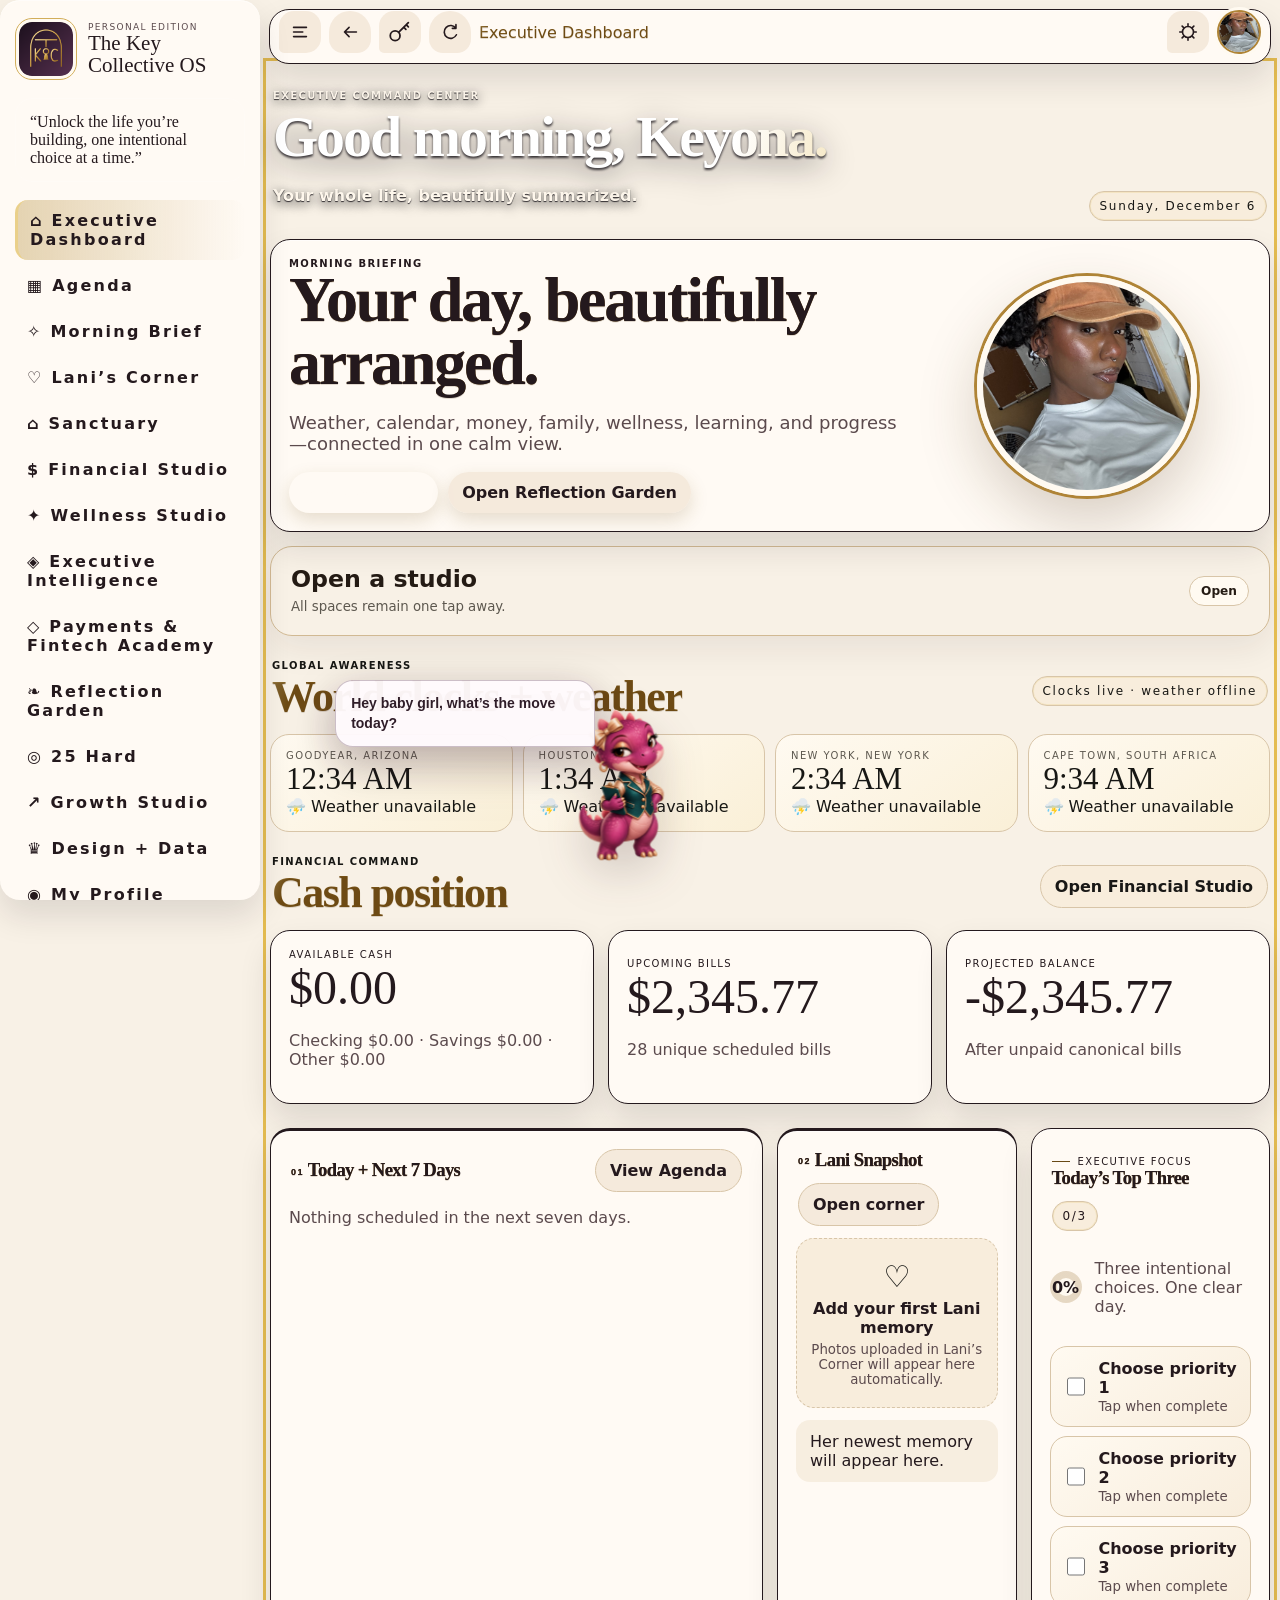
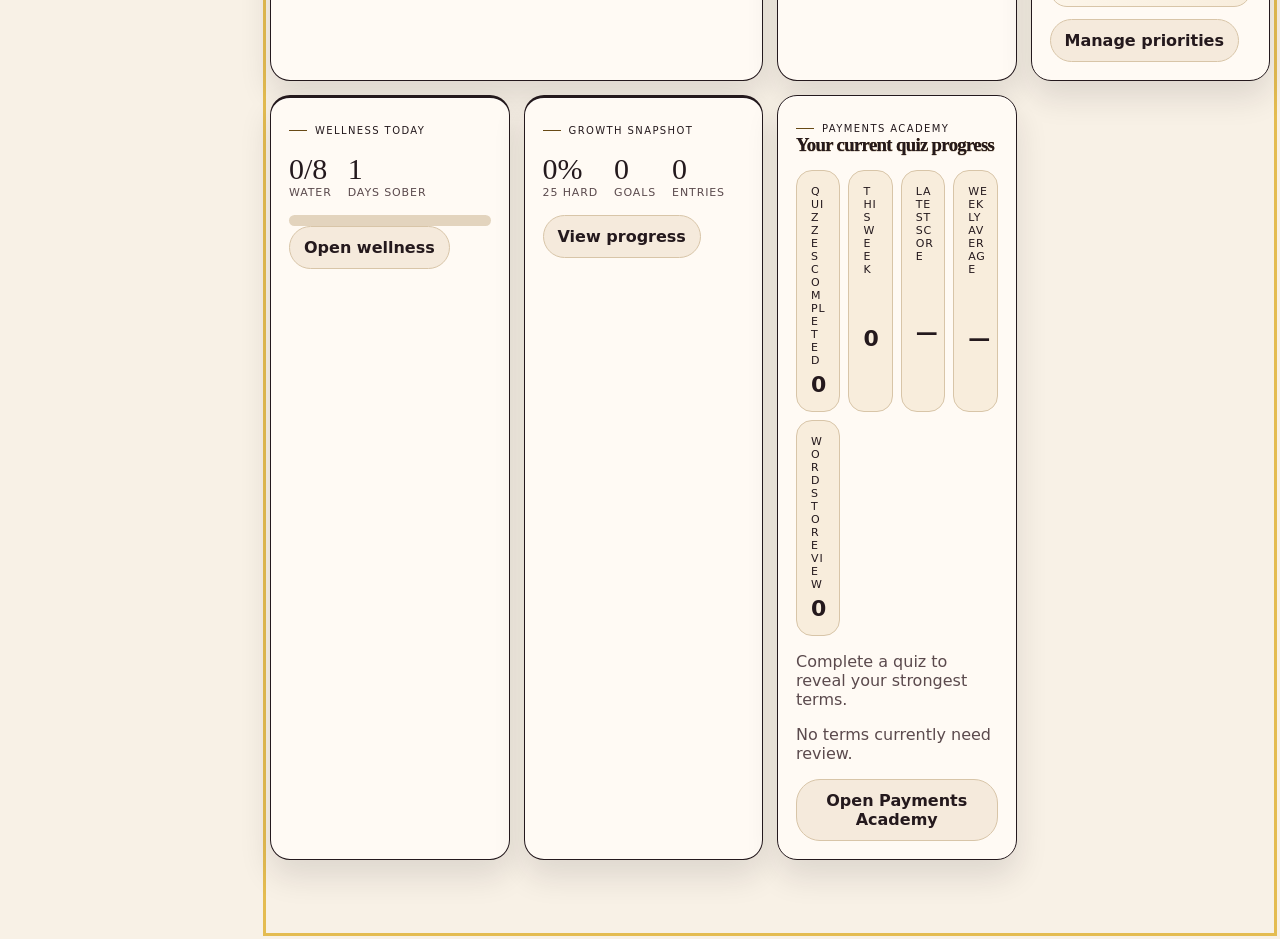
==== index.html @ 986fb818 "Brighten Monster rainbow heading" ====
<!doctype html><html lang="en"><head>
<meta charset="utf-8"><meta name="viewport" content="width=device-width,initial-scale=1,viewport-fit=cover">
<meta name="theme-color" content="#321d32">
<meta name="mobile-web-app-capable" content="yes">
  <meta name="apple-mobile-web-app-capable" content="yes">
  <meta name="apple-mobile-web-app-title" content="Key Collective">
  <meta name="apple-mobile-web-app-status-bar-style" content="black-translucent">
  <meta name="application-name" content="The Key Collective OS">
  <meta name="format-detection" content="telephone=no"><title>The Key Collective OS</title>
<link rel="manifest" href="manifest.webmanifest?v=16.55.59"><link rel="icon" type="image/png" sizes="192x192" href="icon-192.png?v=16.55.59"><link rel="apple-touch-icon" sizes="180x180" href="apple-touch-icon.png?v=16.55.59">
<link rel="preconnect" href="https://fonts.googleapis.com"><link rel="preconnect" href="https://fonts.gstatic.com" crossorigin><link href="https://fonts.googleapis.com/css2?family=Baloo+2:wght@600;700;800&family=Bree+Serif&family=DM+Serif+Display:ital@0;1&family=Fredoka:wght@500;600;700;800&family=Nunito:wght@400;600;700;800;900&display=swap" rel="stylesheet"><link rel="stylesheet" href="tokens.css?v=16.57.3"><link rel="stylesheet" href="app.css?v=16.58.44"><link rel="stylesheet" href="lani-atelier.css?v=16.57.50"><link rel="stylesheet" href="lani-responsive.css?v=16.57.50"><link rel="stylesheet" href="lani-global-collection.css?v=16.58.55">
</head><link rel="stylesheet" href="lani-global-collection.css?v=16.58.56"><body>
<div id="appShell" class="app-shell">
  <div id="menuScrim" class="menu-scrim" aria-hidden="true"></div>
  <aside id="sidebar" class="sidebar" aria-label="Primary navigation">
    <div class="brand"><img src="icon-192.png" alt="TKC — The Key Collective"><div><small>PERSONAL EDITION</small><strong>The Key<br>Collective OS</strong></div></div>
    <blockquote>“Unlock the life you’re building, one intentional choice at a time.”</blockquote>
    <nav id="nav"></nav>
  </aside>
  <main>
    <header class="topbar">
      <button id="menuButton" class="icon-button mobile-only" aria-label="Open menu"><svg viewBox="0 0 24 24" aria-hidden="true"><path d="M5 7h14M5 12h10M5 17h14"/></svg></button>
      <button id="backButton" class="icon-button" aria-label="Go back"><svg viewBox="0 0 24 24" aria-hidden="true"><path d="M19 12H6m5-5-5 5 5 5"/></svg></button>
      <button id="homeButton" class="icon-button" aria-label="Go to dashboard"><svg viewBox="0 0 24 24" aria-hidden="true"><circle cx="7.5" cy="15.5" r="4.5"/><path d="m10.7 12.3 9-9M15.4 7.6l2 2M17.7 5.3l2 2"/></svg></button>
      <button id="refreshButton" class="icon-button" aria-label="Refresh this page"><svg viewBox="0 0 24 24" aria-hidden="true"><path d="M18.5 8A7 7 0 1 0 19 15M18.5 8V4m0 4h-4"/></svg></button>
      <span id="breadcrumb">Executive Dashboard</span><span class="spacer"></span>
      <button id="themeButton" class="icon-button" aria-label="Toggle theme"><svg viewBox="0 0 24 24" aria-hidden="true"><circle cx="12" cy="12" r="6"/><path d="M12 3v2m0 14v2M3 12h2m14 0h2M5.6 5.6 7 7m10 10 1.4 1.4M18.4 5.6 17 7M7 17l-1.4 1.4"/></svg></button>
      <img class="avatar" title="Open My Profile" src="profile.jpg" alt="Key profile photo">
    </header>
    <div id="page" class="page" tabindex="-1"></div>
  </main>
</div>
<div id="offlineBanner" class="offline-banner">Offline mode · saved features remain available</div>
<div id="toast" class="toast" role="status"></div>
<script type="module" src="app.js?v=16.58.55"></script>
</body></html>
---- tokens.css ----
:root{--ivory:#f8f1e6;--cream:#efe2cf;--paper:#fffaf1;--paper2:#f8eddc;--ink:#241b14;--muted:#6c5d51;--gold:#af8436;--gold2:#ead08a;--gold3:#684915;--sage:#6f806b;--rose:#e8b9ca;--rose2:#bd668b;--line:#d8c5a8;--shadow:0 18px 46px rgba(67,43,13,.14);--radius:24px;--hero:#c9a44e;--heroInk:#21170e;--success:#52745b;--warning:#9a5f28;--danger:#9b4d48;--focus:#7657b4;--font-display:Georgia,'Times New Roman',serif;--font-body:Inter,ui-sans-serif,system-ui,-apple-system,BlinkMacSystemFont,'Segoe UI',sans-serif}
:root[data-theme="champagne"]{--ivory:#f8f1e6;--cream:#efe2cf;--paper:#fffaf1;--paper2:#f8eddc;--ink:#241b14;--muted:#6c5d51;--gold:#af8436;--gold2:#ead08a;--gold3:#684915;--sage:#6f806b;--rose:#e8b9ca;--rose2:#bd668b;--line:#d8c5a8;--hero:#c9a44e;--heroInk:#21170e}
:root[data-theme="ivory"]{--ivory:#fcfaf5;--cream:#f2eee5;--paper:#ffffff;--paper2:#f7f3eb;--ink:#1e1c19;--muted:#625d55;--gold:#9d7836;--gold2:#e6d2a4;--gold3:#654916;--sage:#728171;--rose:#e8c6cf;--rose2:#aa6579;--line:#ded7c9;--hero:#e8dfcc;--heroInk:#201c17}
:root[data-theme="midnight"]{--ivory:#14171b;--cream:#1b2026;--paper:#20262d;--paper2:#272f38;--ink:#f7f0e4;--muted:#c9c0b2;--gold:#d5ad58;--gold2:#efd88f;--gold3:#f0ca70;--sage:#8ca598;--rose:#dca0b8;--rose2:#efa5c3;--line:#46505a;--shadow:0 22px 58px rgba(0,0,0,.44);--hero:#2b3440;--heroInk:#fff7e8}
:root[data-theme="espresso"]{--ivory:#1b1410;--cream:#251b15;--paper:#2c2019;--paper2:#35271f;--ink:#fff1dd;--muted:#d6c1aa;--gold:#d0a45a;--gold2:#ebce8a;--gold3:#f4d58e;--sage:#9caf93;--rose:#dba2ae;--rose2:#efb2c1;--line:#5a4738;--shadow:0 22px 58px rgba(0,0,0,.48);--hero:#4a3325;--heroInk:#fff4df}
:root[data-theme="obsidian"]{--ivory:#0f1011;--cream:#171819;--paper:#1d1f20;--paper2:#242627;--ink:#faf5e8;--muted:#c8c1b4;--gold:#d9b85f;--gold2:#f1dc91;--gold3:#f2cc63;--sage:#91a18d;--rose:#d39bad;--rose2:#e9a7bd;--line:#444646;--shadow:0 22px 62px rgba(0,0,0,.56);--hero:#252523;--heroInk:#fff8e7}
:root[data-theme="sage"]{--ivory:#edf1e9;--cream:#dfe6db;--paper:#f9fbf6;--paper2:#e9efe5;--ink:#1d2a21;--muted:#56665a;--gold:#9a7a37;--gold2:#ded09b;--gold3:#665016;--sage:#55705d;--rose:#d9b9bd;--rose2:#a96876;--line:#c4d0c1;--hero:#8ba08a;--heroInk:#122018}
:root[data-theme="rose"]{--ivory:#fbf0f2;--cream:#f2dfe4;--paper:#fff9fa;--paper2:#f8e9ed;--ink:#332126;--muted:#755c64;--gold:#a88443;--gold2:#ead3a0;--gold3:#6b4e1c;--sage:#758779;--rose:#d99bb0;--rose2:#a74f72;--line:#dfc4cd;--hero:#d7a0b2;--heroInk:#2e1720}
:root[data-theme="ocean"]{--ivory:#eaf2f3;--cream:#dae7e9;--paper:#f8fcfc;--paper2:#e6f0f2;--ink:#17282e;--muted:#50666d;--gold:#9b7d42;--gold2:#ddd0a7;--gold3:#675020;--sage:#5f8581;--rose:#d2b5c0;--rose2:#9f647a;--line:#bfd2d5;--hero:#75a0a8;--heroInk:#10262b}
:root[data-theme="lavender"]{--ivory:#f2eff8;--cream:#e5dff0;--paper:#fbf9ff;--paper2:#eee9f7;--ink:#292239;--muted:#655c78;--gold:#9f7f42;--gold2:#e2cf9d;--gold3:#6b501b;--sage:#758878;--rose:#d5abc5;--rose2:#a66791;--line:#d0c6df;--hero:#a995c5;--heroInk:#20172e}
:root[data-theme="autumn"]{--ivory:#f5eadc;--cream:#ead8c3;--paper:#fff8ed;--paper2:#f2e3d0;--ink:#352116;--muted:#735b4b;--gold:#a8732d;--gold2:#dfbd78;--gold3:#6c4312;--sage:#79816a;--rose:#d59a87;--rose2:#a95442;--line:#d6bda4;--hero:#b87543;--heroInk:#27150c}
:root[data-theme="sapphire"]{--ivory:#111928;--cream:#182338;--paper:#202d45;--paper2:#273754;--ink:#f5f4ec;--muted:#c2c9d6;--gold:#d4b35e;--gold2:#edd993;--gold3:#f0ce70;--sage:#83a59c;--rose:#cba1b8;--rose2:#e2a5c3;--line:#435575;--shadow:0 22px 60px rgba(0,0,0,.48);--hero:#294269;--heroInk:#fff9e9}
:root[data-theme="desert"]{--ivory:#f8eee4;--cream:#efdccd;--paper:#fff9f3;--paper2:#f5e5d8;--ink:#35231b;--muted:#745e53;--gold:#ad7b39;--gold2:#e5c58f;--gold3:#714919;--sage:#7e8a72;--rose:#d98f82;--rose2:#ad514a;--line:#ddc4b1;--hero:#d28b68;--heroInk:#30180f}
:root[data-radius="classic"]{--radius:14px}:root[data-radius="soft"]{--radius:24px}:root[data-radius="ultra"]{--radius:34px}
:root[data-type="editorial"]{--font-display:'Times New Roman',Georgia,serif;--font-body:Arial,sans-serif}:root[data-type="modern"]{--font-display:Arial,sans-serif;--font-body:Arial,sans-serif}
:root[data-type="executive"]{--font-display:Georgia,'Times New Roman',serif;--font-body:Inter,ui-sans-serif,system-ui,sans-serif;--type-heading-weight:700;--type-heading-spacing:-.035em;--type-label-spacing:.14em}:root[data-type="classic"]{--font-display:Georgia,'Times New Roman',serif;--font-body:Inter,ui-sans-serif,system-ui,sans-serif;--type-heading-weight:600;--type-heading-spacing:0;--type-label-spacing:.08em}:root[data-type="minimal"]{--font-display:Inter,ui-sans-serif,system-ui,sans-serif;--font-body:Inter,ui-sans-serif,system-ui,sans-serif;--type-heading-weight:700;--type-heading-spacing:-.02em;--type-label-spacing:.12em}:root[data-type="feminine"]{--font-display:'Palatino Linotype',Palatino,Georgia,serif;--font-body:Inter,ui-sans-serif,system-ui,sans-serif;--type-heading-weight:600;--type-heading-spacing:-.015em;--type-label-spacing:.12em}:root[data-type="urban"]{--font-display:Inter,ui-sans-serif,system-ui,sans-serif;--font-body:Inter,ui-sans-serif,system-ui,sans-serif;--type-heading-weight:800;--type-heading-spacing:.01em;--type-label-spacing:.16em}
:root[data-motion="reduced"] *{animation-duration:.001ms!important;animation-iteration-count:1!important;transition-duration:.001ms!important;scroll-behavior:auto!important}
---- app.css ----
*{box-sizing:border-box}html{scroll-behavior:smooth}body{margin:0;background:radial-gradient(circle at 15% 0,rgba(239,217,141,.22),transparent 30%),linear-gradient(180deg,var(--ivory),var(--cream));color:var(--ink);font-family:Inter,-apple-system,BlinkMacSystemFont,"Segoe UI",sans-serif;min-height:100vh}button,input,textarea,select{font:inherit}button{cursor:pointer}.app-shell{display:grid;grid-template-columns:260px 1fr;min-height:100vh}.sidebar{position:sticky;top:0;height:100vh;overflow:auto;background:linear-gradient(180deg,#181612,#292218);color:#fff;padding:18px 15px;z-index:30}.brand{display:flex;gap:11px;align-items:center}.brand img{width:62px;height:62px;border-radius:17px;object-fit:cover;border:1px solid #d2ae5b}.brand small{display:block;color:#d8c9a4;letter-spacing:.15em;font-size:9px}.brand strong{font:21px/1.05 Georgia,serif}.sidebar blockquote{margin:18px 0;padding:14px;border:1px solid #ffffff24;border-radius:17px;background:#ffffff0c;font:16px Georgia,serif;color:#f0e5cf}.sidebar nav{display:grid;gap:5px}.nav-button{border:0;border-radius:13px;padding:11px 12px;background:transparent;color:#eee4d2;text-align:left;font-weight:750}.nav-button:hover,.nav-button.active{background:linear-gradient(90deg,#b892425f,#ffffff0d);border-left:3px solid var(--gold2)}main{min-width:0;padding:9px}.topbar{position:sticky;top:7px;z-index:20;display:flex;align-items:center;gap:8px;padding:9px;border:1px solid var(--line);background:color-mix(in srgb,var(--paper) 90%,transparent);backdrop-filter:blur(16px);border-radius:20px;box-shadow:var(--shadow)}.icon-button{width:42px;height:42px;border-radius:13px;border:1px solid var(--line);background:var(--paper);color:var(--ink);font-weight:900}.spacer{flex:1}.avatar{width:44px;height:44px;border-radius:50%;object-fit:cover;border:2px solid var(--gold);box-shadow:0 0 0 3px var(--paper)}.page{max-width:1500px;margin:auto;padding:22px 1px 70px;outline:none}.pagehead{display:flex;justify-content:space-between;align-items:end;gap:14px;margin:4px 3px 18px}.pagehead h1{margin:2px 0;font:clamp(35px,5vw,58px) Georgia,serif}.eyebrow{font-size:10px;letter-spacing:.19em;color:var(--gold3);font-weight:900;text-transform:uppercase}.sub,.muted{color:var(--muted)}.grid{display:grid;gap:14px}.g2{grid-template-columns:repeat(2,minmax(0,1fr))}.g3{grid-template-columns:repeat(3,minmax(0,1fr))}.g4{grid-template-columns:repeat(4,minmax(0,1fr))}.card{position:relative;overflow:hidden;background:linear-gradient(145deg,var(--paper),var(--paper2));border:1px solid var(--line);border-radius:var(--radius);padding:18px;box-shadow:var(--shadow)}.card.luxe:before{content:"❧";position:absolute;right:14px;top:8px;font-size:42px;color:color-mix(in srgb,var(--gold) 30%,transparent)}.gradient-card{background:linear-gradient(135deg,color-mix(in srgb,var(--paper) 72%,var(--gold2)),var(--paper),color-mix(in srgb,var(--paper) 82%,var(--sage)));transform:translateZ(0)}.card h2,.card h3{font-family:Georgia,serif;margin:0 0 9px}.metric{font:31px Georgia,serif}.mini{font-size:10px;text-transform:uppercase;letter-spacing:.1em;color:var(--muted)}.row{display:flex;gap:9px;align-items:center;justify-content:space-between;flex-wrap:wrap}.stack{display:grid;gap:10px}.btn{border:0;border-radius:14px;padding:11px 14px;background:linear-gradient(135deg,var(--gold3),var(--gold));color:white;font-weight:850;box-shadow:0 7px 18px rgba(118,87,29,.18)}.btn.secondary{background:linear-gradient(135deg,#455744,var(--sage))}.btn.ghost{background:var(--paper2);color:var(--ink);border:1px solid var(--line);box-shadow:none}.btn.danger{background:#743333}.input,textarea,select{width:100%;padding:11px 12px;border-radius:14px;border:1px solid var(--line);background:var(--paper);color:var(--ink)}textarea{resize:vertical}.pill{display:inline-flex;align-items:center;gap:5px;padding:7px 10px;border:1px solid var(--line);border-radius:999px;background:var(--paper2);font-size:12px}.bar{height:11px;border-radius:99px;background:color-mix(in srgb,var(--line) 70%,transparent);overflow:hidden}.bar span{height:100%;display:block;border-radius:99px;background:linear-gradient(90deg,var(--gold3),var(--gold2),var(--gold));box-shadow:0 0 16px rgba(239,217,141,.6)}.module-grid{display:grid;grid-template-columns:repeat(6,minmax(0,1fr));gap:10px}.module{min-height:110px;border:1px solid var(--line);border-radius:21px;background:linear-gradient(145deg,color-mix(in srgb,var(--paper) 75%,var(--gold2)),var(--paper));box-shadow:var(--shadow);color:var(--ink);display:grid;place-items:center;text-align:center;font-weight:850;padding:13px}.module .icon{font-size:33px;filter:drop-shadow(0 6px 6px rgba(70,45,10,.17))}.hero{min-height:230px;background:linear-gradient(125deg,var(--paper) 52%,color-mix(in srgb,var(--paper) 45%,var(--gold2)));display:grid;grid-template-columns:1.3fr .7fr;align-items:center}.hero img{width:180px;height:180px;border-radius:50%;object-fit:cover;border:6px solid var(--paper);box-shadow:0 0 0 3px var(--gold),var(--shadow);justify-self:center}.weather-grid{display:grid;grid-template-columns:repeat(4,minmax(0,1fr));gap:10px}.weather-card{padding:15px;border-radius:19px;background:linear-gradient(145deg,var(--paper),color-mix(in srgb,var(--paper) 75%,var(--gold2)));border:1px solid var(--line)}.calendar{display:grid;grid-template-columns:repeat(7,1fr);gap:6px}.dow{text-align:center;font-size:11px;font-weight:900;color:var(--muted)}.day{min-height:82px;padding:7px;text-align:left;border-radius:13px;border:1px solid var(--line);background:var(--paper)}.day.today{background:color-mix(in srgb,var(--paper) 45%,var(--gold2))}.agenda-item,.entry{padding:12px;border:1px solid var(--line);border-radius:15px;background:var(--paper);margin:8px 0}.gallery{display:grid;grid-template-columns:repeat(3,1fr);gap:9px}.gallery img{width:100%;aspect-ratio:1;object-fit:cover;border-radius:16px}.slideshow{height:320px;position:relative;border-radius:22px;overflow:hidden;background:#f9dbe7}.slideshow img{position:absolute;inset:0;width:100%;height:100%;object-fit:cover;opacity:0;transition:opacity .8s}.slideshow img.active{opacity:1}.lani-page{background:linear-gradient(180deg,#fff5fa,#f8dcea);border-radius:28px;padding:16px}.lani-page .card{--paper:#fffafd;--paper2:#fdebf3;--line:#efbfd1;--gold:#d77aa0;--gold2:#f3bdd2;--gold3:#9e456a}.funfacts{display:grid;grid-template-columns:repeat(2,1fr);gap:8px}.prompt{font:20px Georgia,serif;padding:17px;border-left:5px solid var(--gold);background:color-mix(in srgb,var(--paper) 55%,var(--gold2));border-radius:0 18px 18px 0}.toast{position:fixed;right:20px;bottom:20px;background:#17130f;color:#fff;padding:12px 16px;border-radius:13px;opacity:0;transform:translateY(8px);transition:.2s;z-index:90}.toast.show{opacity:1;transform:none}.menu-scrim{display:none}.mobile-only{display:none}.status{padding:9px 11px;border-radius:12px;background:color-mix(in srgb,var(--paper) 75%,var(--gold2));border:1px solid var(--line)}
@media(max-width:1100px){.module-grid{grid-template-columns:repeat(3,1fr)}.g4,.weather-grid{grid-template-columns:repeat(2,1fr)}}
@media(max-width:780px){.app-shell{display:block}.sidebar{position:fixed;left:-280px;width:260px;transition:left .25s}.app-shell.menu-open .sidebar{left:0}.menu-scrim{display:block;position:fixed;inset:0;background:#0008;opacity:0;pointer-events:none;transition:.2s;z-index:25}.app-shell.menu-open .menu-scrim{opacity:1;pointer-events:auto}.mobile-only{display:inline-grid}.g2,.g3,.g4,.weather-grid,.hero{grid-template-columns:1fr}.module-grid{grid-template-columns:repeat(2,1fr)}.calendar{gap:3px}.day{min-height:58px;font-size:12px}.pagehead{align-items:flex-start;flex-direction:column}.gallery{grid-template-columns:repeat(2,1fr)}}

/* Milestone 2: executive dashboard + responsive foundation patch */
.command-banner{min-height:260px;display:grid;grid-template-columns:minmax(0,1.3fr) minmax(180px,.7fr);align-items:center;gap:24px;background:radial-gradient(circle at 84% 12%,rgba(239,217,141,.35),transparent 30%),linear-gradient(135deg,var(--paper),color-mix(in srgb,var(--paper) 68%,var(--gold2)))}
.command-banner h2{font-size:clamp(34px,5vw,64px);line-height:.98;max-width:720px}.command-banner p{font-size:18px;max-width:760px}.command-banner img{width:min(220px,70vw);aspect-ratio:1;border-radius:50%;object-fit:cover;border:6px solid var(--paper);box-shadow:0 0 0 3px var(--gold),0 25px 60px rgba(72,51,18,.22);justify-self:center}.briefing-actions{display:flex;gap:10px;flex-wrap:wrap;margin-top:18px}
.dashboard-section{margin-top:24px}.section-title{display:flex;justify-content:space-between;align-items:center;gap:12px;flex-wrap:wrap;margin:0 2px 12px}.section-title h2,.section-title h3{margin:0;font-family:Georgia,serif}.section-title h2{font-size:clamp(28px,4vw,44px)}
.premium-modules .module{position:relative;overflow:hidden;align-content:center;gap:7px;background:linear-gradient(145deg,color-mix(in srgb,var(--paper) 70%,var(--gold2)),var(--paper) 58%,color-mix(in srgb,var(--paper) 88%,var(--sage)));box-shadow:inset 0 1px rgba(255,255,255,.55),0 16px 32px rgba(80,58,25,.13);transition:transform .2s ease,box-shadow .2s ease,border-color .2s ease}.premium-modules .module:before{content:"";position:absolute;inset:-40% 40% 45% -30%;transform:rotate(22deg);background:linear-gradient(90deg,transparent,rgba(255,255,255,.34),transparent)}.premium-modules .module:hover,.premium-modules .module:focus-visible{transform:translateY(-3px);box-shadow:inset 0 1px rgba(255,255,255,.65),0 22px 42px rgba(80,58,25,.18);border-color:var(--gold)}.premium-modules .module strong{font-size:16px}.premium-modules .module small{color:var(--muted);font-size:11px;font-weight:600}.premium-modules .module .icon{font-size:31px}
.finance-strip{display:grid;grid-template-columns:repeat(3,minmax(0,1fr));gap:14px}.metric-card{min-height:165px;display:flex;flex-direction:column;justify-content:center;background:linear-gradient(145deg,color-mix(in srgb,var(--paper) 68%,var(--gold2)),var(--paper),color-mix(in srgb,var(--paper) 90%,var(--sage)))}.metric-card .metric{font-size:clamp(32px,5vw,48px)}.warning-card{background:linear-gradient(145deg,color-mix(in srgb,var(--paper) 65%,#e7b9aa),var(--paper))}
.dashboard-grid{display:grid;grid-template-columns:repeat(4,minmax(0,1fr));gap:14px;margin-top:24px}.dashboard-panel{min-height:210px}.dashboard-panel.span-2{grid-column:span 2}.priority-list{display:grid;gap:9px;margin-bottom:12px}.priority-card{display:flex;gap:10px;align-items:center;padding:12px;border:1px solid var(--line);border-radius:17px;background:linear-gradient(145deg,var(--paper),var(--paper2))}.priority-card input{width:21px;height:21px;accent-color:var(--gold3)}.priority-card span{display:grid;gap:2px}.priority-card small{color:var(--muted)}.metric-row{display:flex;gap:16px;flex-wrap:wrap;margin:16px 0}.metric-row span{display:grid}.metric-row b{font:30px Georgia,serif}.metric-row small{font-size:11px;text-transform:uppercase;letter-spacing:.08em;color:var(--muted)}
.card a.entry{display:block;overflow-wrap:anywhere;word-break:break-word}.card .stack .btn,.card .btn{max-width:100%;white-space:normal}.card .row>*{min-width:0}.entry{overflow-wrap:anywhere}.topbar{padding-left:max(9px,env(safe-area-inset-left));padding-right:max(9px,env(safe-area-inset-right))}.page{padding-bottom:calc(70px + env(safe-area-inset-bottom))}
@media(max-width:1100px){.dashboard-grid{grid-template-columns:repeat(2,minmax(0,1fr))}.finance-strip{grid-template-columns:repeat(3,minmax(0,1fr))}}
@media(max-width:780px){main{padding:7px}.topbar{top:6px}.command-banner{grid-template-columns:1fr;text-align:left}.command-banner img{width:170px;justify-self:start}.finance-strip,.dashboard-grid{grid-template-columns:1fr}.dashboard-panel.span-2{grid-column:auto}.premium-modules .module{min-height:150px}.section-title .btn{width:auto}.card{padding:16px}.card .row{align-items:stretch}.card .row>.btn,.card .row>a.btn{flex:1 1 150px}.funfacts{grid-template-columns:1fr}.lani-page{padding:10px}.pagehead h1{font-size:43px}.topbar #breadcrumb{font-size:16px}.weather-card .metric{font-size:29px}}
@media(max-width:420px){.module-grid{gap:9px}.premium-modules .module{min-height:138px;padding:11px}.command-banner{padding:20px}.command-banner h2{font-size:42px}.weather-card{padding:14px}.icon-button{width:40px;height:40px}.avatar{width:42px;height:42px}.topbar{gap:6px}.card .btn,.btn{padding:10px 12px}}

/* Milestone 3 — Lani's Corner */
.lani-page{position:relative;isolation:isolate;background:radial-gradient(circle at 10% 4%,rgba(255,255,255,.96),transparent 26%),linear-gradient(160deg,#fff9fc 0%,#ffe9f3 48%,#f7d7e6 100%);border:1px solid #efbfd1;box-shadow:0 28px 70px rgba(132,65,94,.15);color:#38262f;overflow:hidden}.lani-page:before,.lani-page:after{content:"";position:absolute;border-radius:50%;filter:blur(3px);z-index:-1}.lani-page:before{width:260px;height:260px;right:-100px;top:180px;background:rgba(255,199,222,.35)}.lani-page:after{width:210px;height:210px;left:-100px;bottom:120px;background:rgba(226,205,255,.32)}.lani-page .sub,.lani-page .muted{color:#785d69}.lani-page .eyebrow{color:#9e456a}.lani-page .card{--paper:#fffafd;--paper2:#fdebf3;--line:#eebbd0;--gold:#cf648f;--gold2:#f4bdd4;--gold3:#994061;color:#38262f;box-shadow:0 17px 38px rgba(130,71,96,.13)}.lani-page textarea,.lani-page input{color:#38262f;background:rgba(255,255,255,.72)}.lani-sky{display:flex;justify-content:flex-end;gap:10px;font-size:24px;padding:2px 8px;animation:laniFloat 6s ease-in-out infinite}.lani-stickers{font-size:36px;white-space:nowrap}.lani-hero{display:grid;grid-template-columns:1.4fr .6fr;align-items:center;margin-bottom:14px;background:linear-gradient(135deg,#fffafd,#ffdce9 55%,#e8ddff)}.lani-hero h2{font-size:clamp(30px,5vw,50px)}.lani-quick-facts{display:flex;flex-wrap:wrap;gap:8px}.lani-orbit{display:grid;grid-template-columns:repeat(2,70px);justify-content:center;gap:8px;font-size:42px}.lani-orbit span{display:grid;place-items:center;aspect-ratio:1;border-radius:50%;background:rgba(255,255,255,.68);box-shadow:0 12px 25px rgba(130,71,96,.12)}.lani-orbit span:last-child{grid-column:1/-1;justify-self:center}.slideshow{height:390px;background:linear-gradient(145deg,#f9dbe7,#eadfff);border:1px solid #edbdd0;box-shadow:inset 0 0 0 10px rgba(255,255,255,.34)}.slideshow img{transition:opacity .9s ease,transform 5s ease;transform:scale(1.03)}.slideshow img.active{transform:scale(1.1)}.lani-empty{height:100%;display:grid;place-content:center;text-align:center;gap:8px;padding:30px;color:#5c3c4a}.lani-empty span{font-size:52px}.lani-empty b{font:26px Georgia,serif}.lani-empty small{color:#806574}.slideshow-controls{display:grid;grid-template-columns:auto 1fr auto;gap:10px;align-items:center;margin:10px 0}.slide-dots{display:flex;justify-content:center;gap:6px;flex-wrap:wrap}.slide-dot{width:9px;height:9px;padding:0;border:0;border-radius:50%;background:#d9a9bd}.slide-dot.active{background:#994061;transform:scale(1.35)}.lani-thumbs{display:flex;gap:8px;overflow-x:auto;padding:3px 0 10px;scrollbar-width:thin}.lani-thumb{flex:0 0 65px;height:65px;padding:0;border:2px solid transparent;border-radius:14px;overflow:hidden;background:none}.lani-thumb.active{border-color:#994061}.lani-thumb img{width:100%;height:100%;object-fit:cover}.lani-upload{display:inline-flex}.photo-note{font-size:12px}.sensitive-details{margin-top:14px;border:1px dashed #d99ab4;border-radius:16px;padding:12px;background:rgba(255,255,255,.42)}.sensitive-details summary{cursor:pointer;font-weight:850;color:#7c3655}.sensitive-details label{display:block;margin-top:10px}.memory-timeline{margin-top:14px}.memory-entry{position:relative;display:grid;grid-template-columns:18px 1fr;gap:10px;padding:4px 0 17px}.memory-entry:before{content:"";position:absolute;left:7px;top:15px;bottom:-3px;width:2px;background:#efbfd1}.memory-entry:last-child:before{display:none}.memory-dot{width:16px;height:16px;border-radius:50%;background:linear-gradient(135deg,#994061,#f4bdd4);box-shadow:0 0 0 5px #fff3f8}.text-button{border:0;background:transparent;color:#8c3b5e;text-decoration:underline;padding:0}.snapshot-card{background:linear-gradient(145deg,#fffdf7,#fff1f7)!important}.snapshot-line{display:grid;grid-template-columns:minmax(110px,.8fr) 1.2fr;gap:12px;padding:11px 0;border-bottom:1px solid #eed5df}.snapshot-line:last-child{border-bottom:0}.snapshot-line span{color:#654d58}.check-grid{display:grid;grid-template-columns:repeat(2,minmax(0,1fr));gap:9px}.cute-check{display:flex;align-items:center;gap:10px;padding:13px;border:1px solid #eab7cc;border-radius:16px;background:rgba(255,255,255,.62);font-weight:750}.cute-check input{width:22px;height:22px;accent-color:#bd557f}.dark .lani-page{color:#38262f}.dark .lani-page .card,.dark .lani-page textarea,.dark .lani-page input{color:#38262f}.dark .lani-page .sub,.dark .lani-page .muted{color:#785d69}@keyframes laniFloat{50%{transform:translateY(-5px)}}
@media(max-width:780px){.lani-hero{grid-template-columns:1fr}.lani-orbit{display:none}.lani-stickers{font-size:27px}.slideshow{height:330px}.snapshot-line{grid-template-columns:1fr}.check-grid{grid-template-columns:1fr}.lani-page .pagehead{align-items:start}.lani-page .pagehead h1{font-size:46px}}
@media print{body.print-lani *{visibility:hidden!important}body.print-lani #laniShareCard,body.print-lani #laniShareCard *{visibility:visible!important}body.print-lani #laniShareCard{position:absolute;inset:20px;width:calc(100% - 40px);box-shadow:none;border:2px solid #d9a9bd}}

/* Milestone 4 — Money Studio */
.money-page{display:grid;gap:16px}.money-head{align-items:center}.money-ornament{font-size:clamp(30px,7vw,54px);filter:drop-shadow(0 8px 13px rgba(82,57,14,.2))}.money-hero{display:flex;align-items:center;justify-content:space-between;gap:20px;padding:25px;background:radial-gradient(circle at 80% 15%,rgba(239,217,141,.38),transparent 38%),linear-gradient(135deg,color-mix(in srgb,var(--paper) 82%,var(--gold2)),var(--paper2))}.money-hero h2{font-size:clamp(30px,5vw,52px)}.net-worth-orb{flex:0 0 215px;aspect-ratio:1;border-radius:50%;display:grid;place-content:center;text-align:center;background:radial-gradient(circle at 35% 25%,#fff9d8,#d8af4d 48%,#72500d);border:5px double rgba(255,255,255,.72);box-shadow:0 18px 45px rgba(99,67,12,.28),inset 0 0 32px rgba(255,255,255,.45);color:#221707}.net-worth-orb span{font-size:11px;text-transform:uppercase;letter-spacing:.16em}.net-worth-orb strong{font:clamp(24px,4vw,37px) Georgia,serif}.money-metrics{grid-template-columns:repeat(4,minmax(0,1fr))}.money-primary-grid,.money-secondary-grid,.money-tertiary-grid{margin-top:0}.account-card,.cashflow-card,.bill-manager{min-width:0}.money-form-grid{display:grid;grid-template-columns:repeat(2,minmax(0,1fr));gap:12px;margin:12px 0}.money-form-grid label{display:grid;gap:6px;font-weight:700;color:var(--ink)}.toggle-label{display:flex!important;align-items:center;gap:10px;align-self:end;min-height:54px}.toggle-label input{width:22px;height:22px}.cashflow-card canvas{width:100%;height:250px}.cashflow-legend{display:flex;gap:13px;flex-wrap:wrap;color:var(--muted);font-size:12px}.cashflow-legend span{display:flex;align-items:center;gap:6px}.cashflow-legend i{width:10px;height:10px;border-radius:50%}.legend-income{background:#d8af4d}.legend-bills{background:#b85a5a}.legend-left{background:#63816b}.bill-list,.saving-goal-list,.insight-stack{display:grid;gap:10px;margin-top:16px}.bill-row{display:grid;grid-template-columns:58px minmax(0,1fr) auto;gap:12px;align-items:center;padding:12px;border:1px solid var(--line);border-radius:18px;background:color-mix(in srgb,var(--paper) 86%,var(--gold2));transition:.2s transform,.2s opacity}.bill-row:active{transform:scale(.99)}.bill-row.paid{opacity:.67}.bill-date{width:54px;height:58px;border-radius:14px;display:grid;place-content:center;text-align:center;background:linear-gradient(145deg,var(--gold2),var(--gold));color:#2c1e08;box-shadow:inset 0 1px #fff8}.bill-date span{font-size:10px;text-transform:uppercase}.bill-date b{font:24px Georgia,serif}.bill-info{min-width:0}.bill-info strong{font-size:17px}.bill-info small{display:block;color:var(--muted);margin-top:5px}.bill-actions{text-align:right}.bill-actions>div{display:flex;gap:8px;justify-content:flex-end}.paid-pill{background:#d9eadc;color:#274f32}.danger-text{color:#a13e3e!important}.vault-card{position:relative;overflow:hidden;border:1px solid var(--line);border-radius:21px;padding:16px;background:linear-gradient(135deg,color-mix(in srgb,var(--paper) 82%,var(--gold2)),var(--paper),color-mix(in srgb,var(--paper) 88%,var(--sage)));box-shadow:var(--shadow)}.vault-card.complete{box-shadow:0 0 0 2px color-mix(in srgb,var(--gold) 50%,transparent),0 18px 42px rgba(123,85,10,.24)}.vault-card h4{font:24px Georgia,serif;margin:3px 0}.vault-glow{position:absolute;width:140px;height:140px;border-radius:50%;right:-45px;top:-65px;background:radial-gradient(circle,rgba(255,232,145,.65),transparent 70%);pointer-events:none}.liquid-progress{height:22px;border-radius:99px;background:rgba(89,66,31,.12);overflow:hidden;border:1px solid var(--line);margin:12px 0}.liquid-progress span{display:block;height:100%;border-radius:inherit;background:linear-gradient(90deg,#8d6512,#efcf68,#fff0a6,#af7c16);background-size:180% 100%;animation:goldShimmer 3s linear infinite;box-shadow:inset 0 2px 3px rgba(255,255,255,.6)}@keyframes goldShimmer{to{background-position:180% 0}}.goal-contribute{display:grid;grid-template-columns:minmax(0,1fr) auto auto;gap:8px;margin-top:11px}.compact{padding:10px 13px}.insight{display:grid;grid-template-columns:42px 1fr;gap:10px;align-items:start;padding:13px;border:1px solid var(--line);border-radius:16px;background:color-mix(in srgb,var(--paper) 91%,var(--gold2))}.insight>span{font-size:25px}.insight p{margin:4px 0 0;color:var(--muted)}
/* Lani readability patch carried forward */
.lani-page,.lani-page .card,.lani-page label,.lani-page h1,.lani-page h2,.lani-page h3,.lani-page h4,.lani-page .snapshot-line,.lani-page .cute-check{color:#302128}.lani-page .sub,.lani-page .muted,.lani-page .photo-note{color:#735d68}.lani-page .eyebrow{color:#9d3f68}.lani-page textarea,.lani-page input{color:#302128;background:rgba(255,255,255,.66)}.lani-page .cute-check{display:inline-flex;align-items:center;gap:7px;margin:5px 8px 5px 0;padding:9px 12px;border:1px solid #e8a9c2;border-radius:999px;background:rgba(255,255,255,.58)}.lani-page .cute-check input{width:20px;height:20px;margin:0}.lani-page .snapshot-line{display:grid;grid-template-columns:minmax(120px,.8fr) 1.2fr;gap:12px;padding:10px 0;border-bottom:1px solid #edbfd0}.lani-page .slideshow-empty{line-height:1.25;max-width:100%}
@media(max-width:900px){.money-metrics{grid-template-columns:repeat(2,minmax(0,1fr))}.money-hero{align-items:flex-start}.net-worth-orb{flex-basis:170px}.goal-contribute{grid-template-columns:1fr auto}.goal-contribute .text-button{grid-column:1/-1;justify-self:start}}
@media(max-width:640px){.money-head{align-items:flex-start}.money-ornament{font-size:32px}.money-hero{display:grid}.net-worth-orb{width:170px;justify-self:center}.money-metrics{grid-template-columns:1fr 1fr}.money-form-grid{grid-template-columns:1fr}.bill-row{grid-template-columns:50px minmax(0,1fr)}.bill-actions{grid-column:2;text-align:left}.bill-actions>div{justify-content:flex-start}.goal-contribute{grid-template-columns:1fr}.goal-contribute>*{width:100%}.lani-page .snapshot-line{grid-template-columns:1fr}.lani-page .snapshot-line span{font-size:17px}}

/* Lani’s optional lullaby: a quiet, device-local control that never starts audio without a tap. */
.lani-audio-control{display:flex;align-items:center;gap:12px;flex-wrap:wrap;margin-top:12px;padding-top:10px;border-top:1px solid color-mix(in srgb,var(--lani-line,#efbfd1) 62%,transparent)}
.lani-audio-toggle{padding:8px 12px;border-radius:999px;font-size:12px;letter-spacing:.02em}
.lani-audio-toggle[aria-pressed="true"]{background:linear-gradient(135deg,#b95980,#e4a0ba);color:#fff;border-color:transparent;box-shadow:0 7px 16px rgba(137,61,94,.18)}
.lani-volume{display:flex;align-items:center;gap:8px;color:var(--lani-muted,#735d68);font-size:11px;font-weight:800;letter-spacing:.08em;text-transform:uppercase}
.lani-volume input{width:112px;height:4px;padding:0;border:0;background:transparent;accent-color:#b95980}
@media(max-width:640px){.lani-audio-control{align-items:flex-start}.lani-volume{width:100%}.lani-volume input{flex:1;max-width:180px}}

/* Sprint 6D — Lani’s independent visual worlds. These rules are scoped to
   the Lani route so the adult Global Card Collection remains untouched. */
html[data-lani-theme] body.lani-independent-theme .sidebar{background:linear-gradient(160deg,var(--lani-shell-a),var(--lani-shell-b))!important;color:var(--lani-shell-ink)!important;border-right:1px solid var(--lani-shell-line)}
html[data-lani-theme] body.lani-independent-theme .sidebar blockquote{color:var(--lani-shell-ink)!important;border-color:var(--lani-shell-line)!important;background:rgba(255,255,255,.11)!important}
html[data-lani-theme] body.lani-independent-theme .sidebar .brand small,html[data-lani-theme] body.lani-independent-theme .sidebar .nav-button{color:var(--lani-shell-ink)!important}
html[data-lani-theme] body.lani-independent-theme .sidebar .nav-button.active,html[data-lani-theme] body.lani-independent-theme .sidebar .nav-button:hover{background:var(--lani-shell-active)!important;border-left-color:var(--lani-shell-accent)!important}
html[data-lani-theme] body.lani-independent-theme .topbar{background:var(--lani-topbar)!important;border-color:var(--lani-shell-line)!important;color:var(--lani-shell-ink)!important}
html[data-lani-theme] body.lani-independent-theme .topbar .icon-button{background:var(--lani-topbar-button)!important;border-color:var(--lani-shell-line)!important;color:var(--lani-shell-ink)!important}
html[data-lani-theme] body.lani-independent-theme .topbar #breadcrumb{color:var(--lani-shell-ink)!important}

/* Sprint 6D.4 — screenshot-faithful Lani atelier. The approved vertical world
   is always shown in full and remains fixed; typography changes only the
   readable Global Card Collection and preview surfaces. */
html[data-lani-theme] body.lani-independent-theme{
  background-image:var(--lani-art-portrait)!important;
  background-repeat:no-repeat!important;
  background-position:center top!important;
  background-size:auto 100vh!important;
  background-attachment:fixed!important;
}
html[data-lani-theme="safari"] body.lani-independent-theme{background-color:#304f3e!important}
html[data-lani-theme="monsters"] body.lani-independent-theme{background-color:#9a6688!important}
html[data-lani-theme="dollhouse"] body.lani-independent-theme{background-color:#6e433b!important}

html[data-lani-theme] body.lani-independent-theme #laniExperienceStudio{
  grid-template-areas:"intro" "voices" "preview"!important;
  gap:14px!important;
  padding:20px!important;
  background:linear-gradient(145deg,rgba(255,253,249,.97),rgba(255,246,238,.92))!important;
  border:1px solid rgba(198,146,73,.68)!important;
  box-shadow:0 20px 42px rgba(62,35,39,.2),inset 0 1px rgba(255,255,255,.98)!important;
}
html[data-lani-theme] body.lani-independent-theme #laniExperienceStudio .lani-experience-head{display:contents!important}
html[data-lani-theme] body.lani-independent-theme #laniExperienceStudio .lani-experience-head>div:first-child{grid-area:intro!important;padding-right:190px}
html[data-lani-theme] body.lani-independent-theme #laniExperienceStudio .lani-experience-options{grid-area:voices!important;display:grid!important;grid-template-columns:repeat(3,minmax(0,1fr))!important;gap:12px!important;margin:0!important}
html[data-lani-theme] body.lani-independent-theme #laniExperienceStudio #laniExperiencePreview{grid-area:preview!important;width:100%!important;min-height:0!important;background-size:cover!important;background-position:center!important;border:1px solid rgba(203,155,98,.5)!important;padding:12px!important}

html[data-lani-theme] body.lani-independent-theme #laniExperienceStudio .lani-experience-option{
  display:grid!important;grid-template-columns:1fr!important;gap:8px!important;min-height:190px!important;padding:12px 13px 14px!important;
  background:linear-gradient(150deg,rgba(255,255,255,.97),rgba(255,245,236,.94))!important;
  border:1px solid #e2c095!important;border-radius:18px!important;color:#4d354a!important;text-align:left!important;
}
html[data-lani-theme] body.lani-independent-theme #laniExperienceStudio .lani-experience-sample{
  display:flex!important;align-items:center!important;justify-content:center!important;gap:.01em!important;min-height:108px!important;margin:0!important;
  border:1px solid rgba(185,133,73,.32)!important;border-radius:16px!important;background:#fff9f2!important;
  font-size:68px!important;line-height:1!important;letter-spacing:-.08em!important;text-shadow:none!important;-webkit-text-stroke:0!important;
}
html[data-lani-theme] body.lani-independent-theme #laniExperienceStudio .lani-experience-sample span{display:inline-block;filter:drop-shadow(0 6px 5px rgba(67,37,55,.2));transform:translateZ(0)}
html[data-lani-theme] body.lani-independent-theme #laniExperienceStudio .lani-experience-storybook{font-family:Georgia,"Book Antiqua",serif!important;font-style:normal!important}
html[data-lani-theme] body.lani-independent-theme #laniExperienceStudio .lani-experience-storybook span:nth-child(1){color:#9a76ad;text-shadow:1px 1px 0 #f2d7ec,3px 3px 0 #6f527e}
html[data-lani-theme] body.lani-independent-theme #laniExperienceStudio .lani-experience-storybook span:nth-child(2){color:#c8878b;text-shadow:1px 1px 0 #f8dfcf,3px 3px 0 #94615f}
html[data-lani-theme] body.lani-independent-theme #laniExperienceStudio .lani-experience-storybook span:nth-child(3){color:#8377a7;text-shadow:1px 1px 0 #ded7ef,3px 3px 0 #5f567d}
html[data-lani-theme] body.lani-independent-theme #laniExperienceStudio .lani-experience-wonder{font-family:"Cooper Black","Arial Rounded MT Bold","Trebuchet MS",sans-serif!important;background:#fffaf4!important;border-radius:16px!important}
html[data-lani-theme] body.lani-independent-theme #laniExperienceStudio .lani-experience-wonder span:nth-child(1){color:#7358a2;text-shadow:1px 1px 0 #c4b2dc,3px 3px 0 #46326f}
html[data-lani-theme] body.lani-independent-theme #laniExperienceStudio .lani-experience-wonder span:nth-child(2){color:#ee8848;text-shadow:1px 1px 0 #ffd1a3,3px 3px 0 #ad4f2e}
html[data-lani-theme] body.lani-independent-theme #laniExperienceStudio .lani-experience-wonder span:nth-child(3){color:#e45f7c;text-shadow:1px 1px 0 #ffc1cb,3px 3px 0 #9c3458}
html[data-lani-theme] body.lani-independent-theme #laniExperienceStudio .lani-experience-atelier{font-family:"Arial Rounded MT Bold","Avenir Next",Arial,sans-serif!important;background:#fffaf4!important;border-radius:16px!important}
html[data-lani-theme] body.lani-independent-theme #laniExperienceStudio .lani-experience-atelier span{color:#4ba9a5;text-shadow:1px 1px 0 #b7ebe4,3px 3px 0 #247771}
html[data-lani-theme] body.lani-independent-theme #laniExperienceStudio .lani-experience-option strong{display:block!important;margin-top:2px!important;color:#4d354a!important;font:700 18px/1.15 Georgia,serif!important;text-align:center}
html[data-lani-theme] body.lani-independent-theme #laniExperienceStudio .lani-experience-option small{display:block!important;color:#625761!important;font-size:12px!important;line-height:1.35!important;text-align:center}

html[data-lani-theme] body.lani-independent-theme #laniExperiencePreview .lani-preview-stage{
  display:grid!important;grid-template-columns:minmax(150px,190px) minmax(0,1fr) minmax(100px,150px)!important;gap:22px!important;align-items:center!important;
  min-height:310px!important;margin-top:7px!important;padding:22px!important;border-radius:22px!important;
  background:linear-gradient(135deg,rgba(255,255,255,.91),rgba(255,247,239,.82))!important;border:1px solid rgba(205,160,105,.5)!important;overflow:visible!important;
}
html[data-lani-theme] body.lani-independent-theme #laniExperiencePreview .lani-preview-photo{position:relative!important;width:180px!important;height:216px!important;margin:0!important;padding:0!important;background:#fff7ed!important;overflow:hidden!important;isolation:isolate}
html[data-lani-theme] body.lani-independent-theme #laniExperiencePreview .lani-preview-photo img{display:block!important;width:100%!important;height:100%!important;object-fit:cover!important;object-position:52% 34%!important}
html[data-lani-theme="monsters"] body.lani-independent-theme #laniExperiencePreview .lani-preview-photo{border:6px solid #d69ac7!important;border-radius:46% 54% 44% 56% / 40% 46% 54% 60%!important;box-shadow:0 0 0 3px #f4d8ee,0 12px 24px rgba(77,42,69,.2)!important}
html[data-lani-theme="safari"] body.lani-independent-theme #laniExperiencePreview .lani-preview-photo{border:6px solid #c99d52!important;border-radius:58% 42% 54% 46% / 68% 62% 38% 32%!important;transform:rotate(-2deg);box-shadow:0 0 0 3px #f2dfb7,0 12px 24px rgba(67,53,32,.22)!important}
html[data-lani-theme="dollhouse"] body.lani-independent-theme #laniExperiencePreview .lani-preview-photo{border:7px double #bd7d9e!important;border-radius:50% 50% 22px 22px!important;box-shadow:0 0 0 3px #ead0dc,0 0 0 6px #c69b55,0 13px 25px rgba(78,42,55,.22)!important}

html[data-lani-theme] body.lani-independent-theme #laniExperiencePreview .lani-preview-copy{min-width:0!important;color:#4a3b4b!important}
html[data-lani-theme] body.lani-independent-theme #laniExperiencePreview .lani-preview-wordmark{display:inline-block;font-size:clamp(58px,7vw,92px)!important;line-height:.86!important;letter-spacing:-.04em!important}
html[data-lani-experience="storybook"] body.lani-independent-theme #laniExperiencePreview .lani-preview-wordmark{font-family:Georgia,"Book Antiqua",serif!important;color:#8b69a4!important;-webkit-text-fill-color:#8b69a4!important;background:none!important;text-shadow:1px 1px 0 #f2d4e9,3px 3px 0 #c47f86,0 9px 18px rgba(70,41,76,.2)!important}
html[data-lani-experience="wonder"] body.lani-independent-theme #laniExperiencePreview .lani-preview-wordmark{font-family:"Cooper Black","Arial Rounded MT Bold","Trebuchet MS",sans-serif!important;background:linear-gradient(90deg,#7656a7 0 23%,#e7824a 24% 46%,#e7627e 47% 69%,#4aa6a1 70% 100%)!important;background-clip:text!important;-webkit-background-clip:text!important;color:transparent!important;-webkit-text-fill-color:transparent!important;text-shadow:0 5px 0 rgba(90,50,91,.2),0 10px 18px rgba(67,39,67,.18)!important}
html[data-lani-experience="atelier"] body.lani-independent-theme #laniExperiencePreview .lani-preview-wordmark{font-family:"Arial Rounded MT Bold","Avenir Next",Arial,sans-serif!important;color:#3e9996!important;-webkit-text-fill-color:#3e9996!important;background:none!important;text-shadow:1px 1px 0 #c5eee7,3px 3px 0 #d27c73,0 8px 16px rgba(34,91,89,.2)!important}

html[data-lani-theme] body.lani-independent-theme #laniExperiencePreview .lani-preview-companion{position:relative!important;display:grid!important;place-items:end center!important;width:138px!important;height:220px!important;margin:0!important;background:transparent!important;border:0!important;border-radius:0!important;box-shadow:none!important;overflow:visible!important;transform:none!important}
html[data-lani-theme] body.lani-independent-theme #laniExperiencePreview #laniPreviewCompanion{position:static!important;inset:auto!important;display:block!important;width:100%!important;height:100%!important;object-fit:contain!important;object-position:center bottom!important;background:none!important;border-radius:0!important;filter:drop-shadow(0 12px 12px rgba(75,39,47,.22))!important}
html[data-lani-theme] body.lani-independent-theme #laniExperiencePreview .lani-preview-filmstrip{display:flex!important;gap:7px!important;align-items:center!important;overflow-x:auto!important;margin-top:10px!important;padding:7px 10px!important;border-radius:16px!important;background:rgba(255,251,246,.88)!important;border:1px solid rgba(200,156,103,.46)!important;scrollbar-color:#c58b38 transparent}
html[data-lani-theme] body.lani-independent-theme #laniExperiencePreview .lani-preview-filmstrip img{flex:0 0 88px!important;width:88px!important;height:58px!important;object-fit:cover!important;border-radius:9px!important;border:1px solid rgba(160,103,77,.25)!important}

html[data-lani-experience="storybook"] body.lani-independent-theme .lani-page :is(h1,h2,h3,.section-title h2,.section-title h3){font-family:Georgia,"Book Antiqua",serif!important;color:#62476f!important;-webkit-text-fill-color:#62476f!important;background:none!important;text-shadow:0 2px 0 rgba(255,255,255,.78),0 7px 14px rgba(79,48,79,.18)!important}
html[data-lani-experience="wonder"] body.lani-independent-theme .lani-page :is(h1,h2,.section-title h2){font-family:"Cooper Black","Arial Rounded MT Bold","Trebuchet MS",sans-serif!important;background:linear-gradient(90deg,#7656a7,#e7824a 36%,#e7627e 62%,#4aa6a1)!important;background-clip:text!important;-webkit-background-clip:text!important;color:transparent!important;-webkit-text-fill-color:transparent!important;text-shadow:0 5px 0 rgba(83,49,80,.16),0 10px 20px rgba(69,39,64,.16)!important}
html[data-lani-experience="wonder"] body.lani-independent-theme .lani-page :is(h3,.section-title h3){font-family:"Arial Rounded MT Bold","Trebuchet MS",sans-serif!important;color:#69446e!important;-webkit-text-fill-color:#69446e!important;background:none!important;text-shadow:0 2px 0 rgba(255,255,255,.76),0 6px 12px rgba(74,43,70,.14)!important}
html[data-lani-experience="atelier"] body.lani-independent-theme .lani-page :is(h1,h2,.section-title h2){font-family:"Arial Rounded MT Bold","Avenir Next",Arial,sans-serif!important;color:#2d7777!important;-webkit-text-fill-color:#2d7777!important;background:none!important;text-shadow:1px 1px 0 #d8f3ec,3px 3px 0 rgba(200,117,108,.42),0 8px 16px rgba(43,91,88,.18)!important}
html[data-lani-experience="atelier"] body.lani-independent-theme .lani-page :is(h3,.section-title h3){font-family:"Avenir Next",Arial,sans-serif!important;color:#3e6265!important;-webkit-text-fill-color:#3e6265!important;background:none!important;text-shadow:0 2px 0 rgba(255,255,255,.75)!important}

@media(max-width:980px){
  html[data-lani-theme] body.lani-independent-theme{background-size:auto 100svh!important}
  html[data-lani-theme] body.lani-independent-theme #laniExperienceStudio .lani-experience-options{grid-template-columns:repeat(2,minmax(0,1fr))!important}
  html[data-lani-theme] body.lani-independent-theme #laniExperiencePreview .lani-preview-stage{grid-template-columns:150px minmax(0,1fr) 110px!important;gap:14px!important;padding:18px!important}
  html[data-lani-theme] body.lani-independent-theme #laniExperiencePreview .lani-preview-photo{width:145px!important;height:190px!important}
  html[data-lani-theme] body.lani-independent-theme #laniExperiencePreview .lani-preview-companion{display:grid!important;width:105px!important;height:180px!important}
}
@media(max-width:640px){
  html[data-lani-theme] body.lani-independent-theme{background-size:auto 100svh!important;background-position:center top!important}
  html[data-lani-theme] body.lani-independent-theme #laniExperienceStudio{padding:14px!important}
  html[data-lani-theme] body.lani-independent-theme #laniExperienceStudio .lani-experience-head>div:first-child{padding-right:0!important}
  html[data-lani-theme] body.lani-independent-theme #laniExperienceStudio .lani-experience-options{grid-template-columns:1fr!important}
  html[data-lani-theme] body.lani-independent-theme #laniExperiencePreview .lani-preview-stage{grid-template-columns:112px minmax(0,1fr)!important;gap:12px!important;min-height:0!important;padding:14px!important;text-align:left!important}
  html[data-lani-theme] body.lani-independent-theme #laniExperiencePreview .lani-preview-photo{width:108px!important;height:144px!important}
  html[data-lani-theme] body.lani-independent-theme #laniExperiencePreview .lani-preview-companion{display:grid!important;grid-column:1 / -1!important;justify-self:end!important;width:92px!important;height:130px!important;margin-top:-52px!important}
  html[data-lani-theme] body.lani-independent-theme #laniExperiencePreview .lani-preview-wordmark{font-size:52px!important}
  html[data-lani-theme] body.lani-independent-theme #laniExperiencePreview .lani-preview-filmstrip img{flex-basis:70px!important;width:70px!important;height:48px!important}
}

/* Theme-owned preview character: the typography card previews a character from
   the selected world, while Lulu remains the nurturing page companion. */
html[data-lani-theme] body.lani-independent-theme #laniExperiencePreview .lani-preview-companion{
  position:relative!important;display:grid!important;place-items:center!important;overflow:hidden!important;
  width:92px!important;height:92px!important;border-radius:26px!important;
  background:rgba(255,255,255,.18)!important;color:transparent!important;
  box-shadow:0 10px 22px rgba(65,37,42,.20),0 0 0 2px rgba(203,153,105,.58)!important;
  transform:none!important;
}
html[data-lani-theme] body.lani-independent-theme #laniExperiencePreview #laniPreviewCompanion{
  position:absolute!important;inset:0!important;display:block!important;width:100%!important;height:100%!important;
  border-radius:inherit!important;background-repeat:no-repeat!important;background-color:transparent!important;
  background-size:440% auto!important;box-shadow:none!important;color:transparent!important;
  filter:drop-shadow(0 7px 8px rgba(65,37,42,.24));pointer-events:none!important;
}
html[data-lani-theme="safari"] body.lani-independent-theme #laniExperiencePreview #laniPreviewCompanion{background-size:440% auto!important}
html[data-lani-theme="monsters"] body.lani-independent-theme #laniExperiencePreview #laniPreviewCompanion{background-size:470% auto!important}
html[data-lani-theme="dollhouse"] body.lani-independent-theme #laniExperiencePreview #laniPreviewCompanion{background-size:450% auto!important}
@media(max-width:980px){html[data-lani-theme] body.lani-independent-theme #laniExperiencePreview .lani-preview-companion{display:grid!important}}
@media(max-width:680px){html[data-lani-theme] body.lani-independent-theme #laniExperiencePreview .lani-preview-companion{width:84px!important;height:84px!important}}

/* Sprint 6D.3 — Lani atelier typography is a real page-wide voice. The
   selected world stays untouched; only readable surfaces, menus, and type
   receive the chosen playful treatment. */
html[data-lani-theme] body.lani-independent-theme .lani-experience-studio{position:relative;padding-top:18px!important}
html[data-lani-theme] body.lani-independent-theme .lani-experience-head{padding-right:168px}
html[data-lani-theme] body.lani-independent-theme .lani-experience-actions{position:absolute;top:11px;right:13px;z-index:5;display:flex;align-items:center;gap:7px;justify-content:flex-end}
html[data-lani-theme] body.lani-independent-theme .lani-experience-actions .lani-save-status{color:#f8e1ac;font-size:10px;font-weight:800;white-space:nowrap}
html[data-lani-theme] body.lani-independent-theme #saveLaniExperience{padding:7px 11px}
html[data-lani-theme] body.lani-independent-theme #saveLaniExperience:disabled{opacity:.45;cursor:default}
html[data-lani-theme] body.lani-independent-theme #closeLaniExperience{width:31px;height:31px;border-radius:10px;background:rgba(255,255,255,.12)!important;color:#fffaf0!important;border-color:rgba(255,255,255,.34)!important}
html[data-lani-theme] body.lani-independent-theme .lani-preview-companion{background:transparent!important;box-shadow:none!important;transform:none!important;overflow:visible!important}
html[data-lani-theme] body.lani-independent-theme .lani-preview-companion img{display:block;width:100%;height:100%;object-fit:contain;filter:drop-shadow(0 10px 12px rgba(0,0,0,.24));transform-origin:bottom center}
html[data-lani-theme] body.lani-independent-theme .lani-experience-preview.is-transitioning .lani-preview-companion img{animation:laniCompanionPop .7s cubic-bezier(.2,.85,.25,1.2) both}
html[data-lani-theme] body.lani-independent-theme .lani-preview-wordmark{transition:font-family .4s ease,color .4s ease,filter .5s ease,background-position 1.1s ease}
html[data-lani-theme] body.lani-independent-theme .lani-experience-option .lani-experience-sample{font-weight:800;letter-spacing:.015em;transition:transform .35s ease,filter .4s ease,background-position 1s ease}
html[data-lani-theme] body.lani-independent-theme .lani-experience-option:hover .lani-experience-sample{transform:translateY(-2px) rotate(-1deg);filter:drop-shadow(0 5px 7px rgba(35,20,38,.18))}

html[data-lani-experience="storybook"] body.lani-independent-theme :is(.lani-page,.lani-theme-studio,.lani-experience-studio,.sidebar,.topbar){--lani-display:Georgia,"Times New Roman",serif;--lani-body:"Trebuchet MS",Inter,sans-serif}
html[data-lani-experience="wonder"] body.lani-independent-theme :is(.lani-page,.lani-theme-studio,.lani-experience-studio,.sidebar,.topbar){--lani-display:"Trebuchet MS",Inter,sans-serif;--lani-body:"Trebuchet MS",Inter,sans-serif}
html[data-lani-experience="atelier"] body.lani-independent-theme :is(.lani-page,.lani-theme-studio,.lani-experience-studio,.sidebar,.topbar){--lani-display:"Avenir Next",Inter,Arial,sans-serif;--lani-body:"Avenir Next",Inter,Arial,sans-serif}
html[data-lani-experience] body.lani-independent-theme :is(.lani-page,.lani-theme-studio,.lani-experience-studio,.sidebar,.topbar){font-family:var(--lani-body)!important}
html[data-lani-experience] body.lani-independent-theme :is(.lani-page,.lani-theme-studio,.lani-experience-studio,.sidebar,.topbar) :is(h1,h2,h3,h4,.section-title,.lani-preview-wordmark,.lani-preview-copy h3){font-family:var(--lani-display)!important}
html[data-lani-experience] body.lani-independent-theme .lani-page :is(p,small,label,button,input,textarea,select,.pill,.status,.muted){font-family:var(--lani-body)!important}

html[data-lani-experience="storybook"] body.lani-independent-theme .lani-page :is(h1,h2,h3,.section-title h3),
html[data-lani-experience="storybook"] body.lani-independent-theme #laniExperiencePreview .lani-preview-wordmark,
html[data-lani-experience="storybook"] body.lani-independent-theme .lani-experience-sample.lani-experience-storybook{
  background:linear-gradient(105deg,#7656a7 0%,#d96d88 27%,#e9a33d 47%,#5e9eb1 68%,#7656a7 100%)!important;background-size:240% 100%!important;background-clip:text!important;-webkit-background-clip:text!important;color:transparent!important;-webkit-text-fill-color:transparent!important;text-shadow:1px 2px 0 rgba(255,255,255,.48),0 6px 12px rgba(67,38,74,.18)!important;animation:laniTypeShine 8s ease-in-out infinite!important
}
html[data-lani-experience="storybook"] body.lani-independent-theme .lani-experience-sample.lani-experience-storybook{font:800 32px/1 Georgia,serif!important}

html[data-lani-experience="wonder"] body.lani-independent-theme .lani-page :is(h1,h2,h3,.section-title h3),
html[data-lani-experience="wonder"] body.lani-independent-theme #laniExperiencePreview .lani-preview-wordmark,
html[data-lani-experience="wonder"] body.lani-independent-theme .lani-experience-sample.lani-experience-wonder{
  color:#fff7f2!important;-webkit-text-fill-color:#fff7f2!important;text-shadow:2px 2px 0 #d86f8f,4px 4px 0 #7b5aa6,0 8px 16px rgba(61,31,68,.25)!important;letter-spacing:.01em
}
html[data-lani-experience="wonder"] body.lani-independent-theme .lani-experience-sample.lani-experience-wonder{font:900 31px/1 "Trebuchet MS",sans-serif!important;background:linear-gradient(145deg,#ffe9a7,#f58b8f 46%,#8d69b9)!important;color:#fff!important;-webkit-text-fill-color:#fff!important;text-shadow:2px 2px 0 #a84b7c,0 5px 8px rgba(74,36,73,.22)!important}

html[data-lani-experience="atelier"] body.lani-independent-theme .lani-page :is(h1,h2,h3,.section-title h3),
html[data-lani-experience="atelier"] body.lani-independent-theme #laniExperiencePreview .lani-preview-wordmark,
html[data-lani-experience="atelier"] body.lani-independent-theme .lani-experience-sample.lani-experience-atelier{
  color:#fff9ee!important;-webkit-text-fill-color:#fff9ee!important;text-shadow:0 2px 0 rgba(43,80,82,.55),0 7px 14px rgba(23,49,53,.28)!important;letter-spacing:.02em
}
html[data-lani-experience="atelier"] body.lani-independent-theme .lani-experience-sample.lani-experience-atelier{font:900 31px/1 "Avenir Next",Inter,sans-serif!important;background:linear-gradient(145deg,#5c9ea2,#d66f86 55%,#e7b76f)!important;color:#fff9ee!important;-webkit-text-fill-color:#fff9ee!important}

html[data-lani-experience="storybook"] body.lani-independent-theme #laniExperiencePreview .lani-preview-wordmark{font-family:var(--lani-display)!important}
html[data-lani-experience="wonder"] body.lani-independent-theme #laniExperiencePreview .lani-preview-wordmark{font-family:var(--lani-display)!important}
html[data-lani-experience="atelier"] body.lani-independent-theme #laniExperiencePreview .lani-preview-wordmark{font-family:var(--lani-display)!important}
@keyframes laniTypeShine{0%,100%{background-position:100% 0}50%{background-position:0 0}}
@keyframes laniCompanionPop{0%{opacity:0;transform:translateY(18px) scale(.82) rotate(-4deg)}70%{opacity:1;transform:translateY(-4px) scale(1.04) rotate(2deg)}100%{opacity:1;transform:translateY(0) scale(1) rotate(0)}}
@media(max-width:640px){
  html[data-lani-theme] body.lani-independent-theme .lani-experience-head{padding-right:0}
  html[data-lani-theme] body.lani-independent-theme .lani-experience-actions{position:relative;top:auto;right:auto;margin-bottom:10px;justify-content:flex-start}
  html[data-lani-theme] body.lani-independent-theme .lani-experience-actions .lani-save-status{margin-right:auto}
}

/* Theme-owned preview character: the card shows a cropped detail from the
   selected Lani world, never Lulu or Kiki. */
html[data-lani-theme] body.lani-independent-theme .lani-preview-companion{background:transparent!important;box-shadow:none!important;overflow:visible!important}
html[data-lani-theme] body.lani-independent-theme .lani-preview-character{display:block;width:100%;height:100%;border-radius:inherit;background-repeat:no-repeat;background-size:430% auto;background-color:transparent;filter:drop-shadow(0 10px 12px rgba(0,0,0,.24));transform-origin:bottom center}
html[data-lani-theme="safari"] body.lani-independent-theme .lani-preview-character{background-size:440% auto}
html[data-lani-theme="monsters"] body.lani-independent-theme .lani-preview-character{background-size:470% auto}
html[data-lani-theme="dollhouse"] body.lani-independent-theme .lani-preview-character{background-size:450% auto}
html[data-lani-theme] body.lani-independent-theme .lani-experience-preview.is-transitioning .lani-preview-character{animation:laniCompanionPop .7s cubic-bezier(.2,.85,.25,1.2) both}

/* Lani atelier correction: the atmosphere owns the portrait frame and the
   companion preview. Typography stays as three polished, screenshot-like
   visual voice cards; there is no second frame picker to confuse the choice. */
html[data-lani-theme] body.lani-independent-theme #laniExperienceStudio .lani-frame-options,
html[data-lani-theme] body.lani-independent-theme #laniExperienceStudio .lani-experience-picker{display:none!important}
html[data-lani-theme] body.lani-independent-theme #laniExperienceStudio .lani-experience-option em{display:none!important}
html[data-lani-theme] body.lani-independent-theme #laniExperienceStudio{
  display:grid;grid-template-areas:"intro" "voices" "preview";gap:14px;padding:18px 20px 20px;
}
html[data-lani-theme] body.lani-independent-theme #laniExperienceStudio .lani-experience-head{display:contents}
html[data-lani-theme] body.lani-independent-theme #laniExperienceStudio .lani-experience-head>div:first-child{grid-area:intro}
html[data-lani-theme] body.lani-independent-theme #laniExperienceStudio .lani-experience-options{grid-area:voices;display:grid;grid-template-columns:repeat(3,minmax(0,1fr));gap:12px;margin:0}
html[data-lani-theme] body.lani-independent-theme #laniExperienceStudio #laniExperiencePreview{grid-area:preview;width:100%;min-height:320px;flex:none}
html[data-lani-theme] body.lani-independent-theme #laniExperienceStudio .lani-experience-option{
  display:grid;grid-template-columns:1fr;gap:9px;min-height:190px;padding:12px 13px 13px;border-radius:18px;
  background:linear-gradient(145deg,rgba(255,252,245,.98),rgba(255,240,231,.92))!important;
  border:1px solid rgba(218,174,121,.72);color:#4d354a!important;box-shadow:0 8px 16px rgba(61,34,38,.10);text-align:left;
}
html[data-lani-theme] body.lani-independent-theme #laniExperienceStudio .lani-experience-option:hover{transform:translateY(-3px);box-shadow:0 14px 24px rgba(61,34,38,.16)}
html[data-lani-theme] body.lani-independent-theme #laniExperienceStudio .lani-experience-option.selected{border:2px solid #d8892f;box-shadow:0 0 0 3px rgba(216,137,47,.18),0 14px 25px rgba(61,34,38,.16)}
html[data-lani-theme] body.lani-independent-theme #laniExperienceStudio .lani-experience-sample{
  display:flex;align-items:center;justify-content:center;min-height:104px;margin:0;border:0;border-radius:14px;
  background:linear-gradient(135deg,#e7c4c9,#f5d98d 52%,#8d6aa5);color:#fff8ee;
  font:700 70px/.9 Georgia,serif;letter-spacing:.03em;text-shadow:2px 2px 0 #704565,4px 4px 0 #d88947,0 10px 16px rgba(55,33,46,.24);-webkit-text-stroke:1px rgba(91,49,75,.36)
}
html[data-lani-theme] body.lani-independent-theme #laniExperienceStudio .lani-experience-sample.lani-experience-storybook{font-family:Georgia,serif;font-style:italic;background:linear-gradient(145deg,#d6bddb,#f6d7cc 56%,#e6bd86)}
html[data-lani-theme] body.lani-independent-theme #laniExperienceStudio .lani-experience-sample.lani-experience-wonder{font-family:"Trebuchet MS",sans-serif;font-weight:900;border-radius:25px;background:linear-gradient(145deg,#f49c62,#e46a79 46%,#71539b)}
html[data-lani-theme] body.lani-independent-theme #laniExperienceStudio .lani-experience-sample.lani-experience-atelier{font-family:"Trebuchet MS",sans-serif;font-weight:900;background:linear-gradient(145deg,#69bfc0,#f2bf82 55%,#df758d)}
html[data-lani-theme] body.lani-independent-theme #laniExperienceStudio .lani-experience-option strong{color:#4d354a!important;font:700 18px/1.15 Georgia,serif}
html[data-lani-theme] body.lani-independent-theme #laniExperienceStudio .lani-experience-option small{color:#625761!important;font-size:12px;line-height:1.35;margin-top:1px}
html[data-lani-theme] body.lani-independent-theme #laniExperienceStudio .lani-live-preview-kicker{margin-bottom:1px}
html[data-lani-theme] body.lani-independent-theme #laniExperienceStudio .lani-preview-stage{min-height:270px;grid-template-columns:190px minmax(0,1fr) 112px;padding:20px 22px;border-radius:21px;background:linear-gradient(135deg,rgba(255,255,255,.80),rgba(255,247,239,.62));}
html[data-lani-theme] body.lani-independent-theme #laniExperienceStudio .lani-preview-photo{width:178px;height:208px;}
html[data-lani-theme] body.lani-independent-theme #laniExperienceStudio .lani-preview-companion{
  position:relative;width:104px;height:132px;border-radius:28px 28px 38px 38px;overflow:hidden;
  background-image:var(--lani-art-landscape);background-size:300% auto;background-repeat:no-repeat;
  border:3px solid rgba(255,250,238,.9);box-shadow:0 11px 22px rgba(65,37,42,.20),0 0 0 2px rgba(203,153,105,.58);transform:rotate(3deg)
}
html[data-lani-theme] body.lani-independent-theme #laniExperienceStudio .lani-preview-companion span{display:block;position:absolute;inset:0;background:linear-gradient(180deg,transparent 55%,rgba(40,25,40,.18))}
html[data-lani-theme] body.lani-independent-theme #laniExperienceStudio #laniExperiencePreview[data-lani-frame="safari"] .lani-preview-photo{border-radius:22px 22px 44px 44px;border-color:#dbb272}
html[data-lani-theme] body.lani-independent-theme #laniExperienceStudio #laniExperiencePreview[data-lani-frame="safari"] .lani-preview-companion{background-position:88% 57%;}
html[data-lani-theme] body.lani-independent-theme #laniExperienceStudio #laniExperiencePreview[data-lani-frame="monsters"] .lani-preview-photo{border-radius:42% 42% 30% 30%;border-color:#d894c9}
html[data-lani-theme] body.lani-independent-theme #laniExperienceStudio #laniExperiencePreview[data-lani-frame="monsters"] .lani-preview-companion{background-position:93% 52%;}
html[data-lani-theme] body.lani-independent-theme #laniExperienceStudio #laniExperiencePreview[data-lani-frame="dollhouse"] .lani-preview-photo{border-radius:32px 32px 44px 44px;border-color:#c99bcf}
html[data-lani-theme] body.lani-independent-theme #laniExperienceStudio #laniExperiencePreview[data-lani-frame="dollhouse"] .lani-preview-companion{background-position:49% 62%;}
@media(max-width:980px){html[data-lani-theme] body.lani-independent-theme #laniExperienceStudio .lani-experience-options{grid-template-columns:1fr 1fr}html[data-lani-theme] body.lani-independent-theme #laniExperienceStudio .lani-experience-option{min-height:174px}}
@media(max-width:640px){html[data-lani-theme] body.lani-independent-theme #laniExperienceStudio{padding:14px}.lani-experience-options{grid-template-columns:1fr!important}html[data-lani-theme] body.lani-independent-theme #laniExperienceStudio .lani-preview-stage{grid-template-columns:112px minmax(0,1fr)!important;min-height:250px;padding:14px}.lani-preview-companion{display:none!important}}

/* Lani Corner Atelier — screenshot-led cream cards, dimensional type samples,
   and a compact live preview that keeps the selected vertical world visible. */
html[data-lani-theme] body.lani-independent-theme .lani-page{
  max-width:1400px!important;padding:18px 22px 84px!important;color:#3f3046!important;
}
html[data-lani-theme] body.lani-independent-theme .lani-head.lani-visual-head,
html[data-lani-theme] body.lani-independent-theme .lani-head{
  display:flex;align-items:center;gap:22px;min-height:132px;margin:0 0 14px!important;padding:22px 28px!important;
  border:1px solid rgba(187,132,56,.58)!important;border-radius:26px!important;
  background:linear-gradient(135deg,rgba(255,253,249,.97),rgba(255,246,238,.88))!important;
  color:#402b48!important;box-shadow:0 18px 38px rgba(64,33,39,.18),inset 0 1px rgba(255,255,255,.95)!important;
}
html[data-lani-theme] body.lani-independent-theme .lani-head h1{
  margin:0;color:#5a2d58!important;font:700 clamp(38px,5vw,70px)/.95 Georgia,"Times New Roman",serif!important;
  letter-spacing:-.045em;text-shadow:0 2px 0 rgba(255,255,255,.9),0 8px 18px rgba(80,35,57,.18)!important;
}
html[data-lani-theme] body.lani-independent-theme .lani-head .eyebrow{color:#7e3f68!important;font-size:12px;letter-spacing:.16em;font-weight:900;text-transform:uppercase}
html[data-lani-theme] body.lani-independent-theme .lani-head .sub{max-width:700px;margin:8px 0 0;color:#4d4a50!important;font-size:15px;line-height:1.35}
html[data-lani-theme] body.lani-independent-theme .lani-head:before{content:"✦";display:grid;place-items:center;flex:0 0 54px;width:54px;height:66px;border:2px solid #c58b38;border-radius:18px;color:#c58b38;font-size:32px;background:linear-gradient(145deg,#fffdf4,#f9e7c9);box-shadow:0 6px 12px rgba(113,68,37,.18)}
html[data-lani-theme] body.lani-independent-theme .lani-head-actions{margin-left:auto}
html[data-lani-theme] body.lani-independent-theme .lani-head-actions .btn{background:rgba(255,255,255,.62)!important;color:#5a2d58!important;border-color:#cf9c55!important;box-shadow:0 6px 14px rgba(106,65,44,.13)}

html[data-lani-theme] body.lani-independent-theme #laniThemeStudio{
  margin:0 0 14px!important;padding:12px 16px!important;border-radius:20px!important;
  background:rgba(255,249,242,.84)!important;color:#49344c!important;border:1px solid rgba(207,155,88,.55)!important;
  box-shadow:0 12px 24px rgba(62,36,38,.12),inset 0 1px rgba(255,255,255,.95)!important;backdrop-filter:blur(10px) saturate(1.04)!important;
}
html[data-lani-theme] body.lani-independent-theme #laniThemeStudio .lani-theme-studio-head{align-items:center!important}
html[data-lani-theme] body.lani-independent-theme #laniThemeStudio .lani-theme-intro h2{font-size:22px;color:#5a2d58!important}
html[data-lani-theme] body.lani-independent-theme #laniThemeStudio .lani-theme-intro p{color:#665b64!important}
html[data-lani-theme] body.lani-independent-theme #laniThemeStudio .lani-theme-options{grid-template-columns:repeat(3,minmax(0,1fr));gap:8px;margin-top:9px}
html[data-lani-theme] body.lani-independent-theme #laniThemeStudio .lani-theme-option{grid-template-columns:72px minmax(0,1fr);padding:7px;border-color:#e2c89b;background:rgba(255,255,255,.58)!important;color:#4c3a4c!important}
html[data-lani-theme] body.lani-independent-theme #laniThemeStudio .lani-theme-option-copy strong{color:#5a2d58!important;font-size:13px}
html[data-lani-theme] body.lani-independent-theme #laniThemeStudio .lani-theme-option-copy small{color:#6f646b!important}
html[data-lani-theme] body.lani-independent-theme #laniThemeStudio .lani-theme-badge{color:#8b5a32;background:#f6e6ce}

html[data-lani-theme] body.lani-independent-theme #laniExperienceStudio{
  margin:0 0 16px!important;padding:20px!important;border-radius:27px!important;background:linear-gradient(145deg,rgba(255,253,249,.97),rgba(255,247,239,.90))!important;
  color:#3f3046!important;border:1px solid rgba(198,146,73,.64)!important;box-shadow:0 20px 42px rgba(62,35,39,.20),inset 0 1px rgba(255,255,255,.98)!important;backdrop-filter:blur(12px) saturate(1.04)!important;
}
html[data-lani-theme] body.lani-independent-theme #laniExperienceStudio .lani-experience-head{align-items:flex-start!important;gap:20px;padding:2px 3px 14px;border-bottom:1px solid rgba(189,135,73,.42)}
html[data-lani-theme] body.lani-independent-theme #laniExperienceStudio .lani-experience-head>div:first-child{min-width:0}
html[data-lani-theme] body.lani-independent-theme #laniExperienceStudio .lani-experience-head .eyebrow{color:#75456d!important;font-size:12px;letter-spacing:.14em;font-weight:900;text-transform:uppercase}
html[data-lani-theme] body.lani-independent-theme #laniExperienceStudio .lani-experience-head h2{margin:4px 0 3px;color:#5a2d58!important;font:800 clamp(24px,3vw,34px)/1 Georgia,"Times New Roman",serif!important;letter-spacing:.015em}
html[data-lani-theme] body.lani-independent-theme #laniExperienceStudio .lani-experience-head p{color:#5d555d!important;font-size:14px;line-height:1.35}
html[data-lani-theme] body.lani-independent-theme .lani-experience-picker{display:grid;gap:5px;min-width:190px;color:#735067;font-size:10px;font-weight:900;letter-spacing:.12em;text-transform:uppercase}
html[data-lani-theme] body.lani-independent-theme .lani-experience-picker select{height:40px;padding:0 13px;border:1px solid #d6ad73;border-radius:12px;background:#fffaf3;color:#4a3548;font-size:13px;letter-spacing:0;text-transform:none;box-shadow:inset 0 1px rgba(255,255,255,.9)}
html[data-lani-theme] body.lani-independent-theme #laniExperienceStudio .lani-experience-options{grid-template-columns:repeat(3,minmax(0,1fr));gap:12px;margin:15px 0 0}
html[data-lani-theme] body.lani-independent-theme #laniExperienceStudio .lani-experience-option{position:relative;display:block;min-height:166px;padding:12px;border:1px solid #e7cca8;border-radius:17px;background:linear-gradient(150deg,rgba(255,255,255,.78),rgba(255,242,231,.72))!important;color:#4b3a4a!important;text-align:left;transition:transform .25s ease,box-shadow .25s ease,border-color .25s ease}
html[data-lani-theme] body.lani-independent-theme #laniExperienceStudio .lani-experience-option:hover{transform:translateY(-3px);box-shadow:0 12px 22px rgba(74,43,45,.14)}
html[data-lani-theme] body.lani-independent-theme #laniExperienceStudio .lani-experience-option.selected{border:2px solid #d89432;box-shadow:0 0 0 3px rgba(216,148,50,.16),0 14px 24px rgba(74,43,45,.16)}
html[data-lani-theme] body.lani-independent-theme #laniExperienceStudio .lani-experience-option.selected:after{content:"✓";position:absolute;top:-11px;right:-10px;display:grid;place-items:center;width:30px;height:30px;border-radius:50%;background:#eaa344;color:white;font-weight:900;border:2px solid #fff7e7;box-shadow:0 4px 10px rgba(89,54,32,.22)}
html[data-lani-theme] body.lani-independent-theme #laniExperienceStudio .lani-experience-sample{display:flex;align-items:center;justify-content:center;min-height:88px;margin-bottom:10px;border:1px solid rgba(190,137,75,.35);border-radius:14px;background:linear-gradient(145deg,#f4d7cf,#e4c4e1 52%,#f5d28d);color:#fff7f1;font-size:58px;letter-spacing:.06em;text-shadow:1px 1px 0 #774067,2px 2px 0 #d18b4d,0 7px 14px rgba(67,38,55,.22);-webkit-text-stroke:1px rgba(114,59,77,.38)}
html[data-lani-theme] body.lani-independent-theme #laniExperienceStudio .lani-experience-sample.lani-experience-storybook{font-family:Georgia,serif;font-style:italic;background:linear-gradient(135deg,#cfb7d8,#f2d5c7)}
html[data-lani-theme] body.lani-independent-theme #laniExperienceStudio .lani-experience-sample.lani-experience-wonder{font-family:"Trebuchet MS",sans-serif;background:linear-gradient(135deg,#ffb55c,#f0796b 48%,#8150a3);border-radius:20px}
html[data-lani-theme] body.lani-independent-theme #laniExperienceStudio .lani-experience-sample.lani-experience-atelier{font-family:Arial,sans-serif;font-weight:800;background:linear-gradient(135deg,#79c5c3,#f4bf83 52%,#e87886);border-radius:11px}
html[data-lani-theme] body.lani-independent-theme #laniExperienceStudio .lani-experience-option strong{color:#4d354a!important;font:700 18px/1.12 Georgia,serif}
html[data-lani-theme] body.lani-independent-theme #laniExperienceStudio .lani-experience-option small{display:block;margin-top:5px;color:#625761!important;font-size:12px;line-height:1.3}
html[data-lani-theme] body.lani-independent-theme #laniExperienceStudio .lani-experience-option em{margin-top:9px;color:#a36c2c;font-size:10px;letter-spacing:.07em}

html[data-lani-theme] body.lani-independent-theme #laniExperiencePreview.lani-live-preview{flex:1 1 520px;min-height:0;border-radius:17px;background-position:center;background-size:cover;box-shadow:none;overflow:visible}
html[data-lani-theme] body.lani-independent-theme #laniExperiencePreview.lani-live-preview:before{display:none}
html[data-lani-theme] body.lani-independent-theme .lani-live-preview-kicker{color:#75456d;font-size:11px;letter-spacing:.15em;font-weight:900}
html[data-lani-theme] body.lani-independent-theme .lani-preview-stage{position:relative;display:grid;grid-template-columns:180px minmax(0,1fr) 90px;gap:18px;align-items:center;min-height:250px;margin-top:8px;padding:18px;border-radius:20px;background:linear-gradient(135deg,rgba(255,255,255,.72),rgba(255,246,241,.48));border:1px solid rgba(220,187,151,.58);overflow:hidden}
html[data-lani-theme] body.lani-independent-theme .lani-preview-photo{width:170px;height:190px;border:4px solid #f4d4c0;border-radius:38% 42% 35% 46%;background:linear-gradient(160deg,rgba(255,248,234,.18),rgba(111,74,85,.46)),var(--lani-art-portrait) center/cover no-repeat;box-shadow:0 10px 20px rgba(69,39,42,.18),0 0 0 2px #cdb1df;display:grid;place-items:end center;padding-bottom:10px;overflow:hidden}
html[data-lani-theme] body.lani-independent-theme .lani-preview-photo span{padding:4px 12px;border-radius:999px;background:rgba(255,253,247,.82);color:#5a2d58;font:700 15px Georgia,serif}
html[data-lani-theme] body.lani-independent-theme .lani-preview-copy{min-width:0;color:#4a3b4b}.lani-preview-wordmark{font:700 clamp(48px,6vw,80px)/.85 Georgia,serif;color:#b44e66;text-shadow:1px 1px 0 #f7c25d,2px 2px 0 #8162a5;letter-spacing:.02em}.lani-preview-copy p{margin:10px 0;color:#4d4350;font-size:14px}.lani-preview-copy p span{color:#d76b84}.lani-preview-rule{height:1px;background:#d6ad73;margin:9px 0}.lani-preview-copy h3{margin:0;color:#60405b;font:700 20px Georgia,serif}.lani-preview-copy small{display:block;margin-top:5px;color:#625761;line-height:1.3}.lani-preview-memory{margin-top:11px;padding:7px 12px!important;background:#6f487c!important;border-color:#d3a260!important;color:#fffaf0!important}
html[data-lani-theme] body.lani-independent-theme .lani-preview-companion{display:grid;place-items:center;width:76px;height:76px;border-radius:25px;background:linear-gradient(145deg,#f5ba76,#d86f8f 52%,#7861a4);color:#fff6dc;font-size:45px;box-shadow:0 10px 20px rgba(79,42,50,.18);transform:rotate(6deg)}
html[data-lani-theme] body.lani-independent-theme .lani-frame-options{margin-top:14px;padding-top:12px;border-top:1px solid rgba(189,135,73,.42)}
html[data-lani-theme] body.lani-independent-theme .lani-frame-label{color:#75456d;font-size:11px;letter-spacing:.14em;font-weight:900}
html[data-lani-theme] body.lani-independent-theme .lani-frame-grid{display:grid;grid-template-columns:repeat(3,minmax(0,1fr));gap:10px;margin-top:8px}
html[data-lani-theme] body.lani-independent-theme .lani-frame-option{display:flex;align-items:center;gap:9px;padding:8px;border:1px solid #e7cca8;border-radius:14px;background:rgba(255,255,255,.58);color:#4b3a4a;text-align:left;transition:.25s ease}.lani-frame-option:hover{transform:translateY(-2px);box-shadow:0 8px 16px rgba(74,43,45,.12)}.lani-frame-option.selected{border-color:#d89432;box-shadow:0 0 0 2px rgba(216,148,50,.18)}.lani-frame-swatch{display:grid;place-items:center;flex:0 0 34px;height:34px;border-radius:11px;color:#fff;font-size:19px}.lani-frame-monsters{background:linear-gradient(145deg,#f18f75,#865a9b)}.lani-frame-safari{background:linear-gradient(145deg,#81a76e,#d0a267)}.lani-frame-dollhouse{background:linear-gradient(145deg,#c88ca0,#7d5a99)}.lani-frame-option strong{display:block;color:#4d354a;font:700 13px Georgia,serif}.lani-frame-option small{display:block;margin-top:2px;color:#6b5d67;font-size:10px}

@media(max-width:980px){html[data-lani-theme] body.lani-independent-theme .lani-head{padding:18px!important}.lani-preview-stage{grid-template-columns:140px minmax(0,1fr)!important}.lani-preview-companion{display:none!important}}
@media(max-width:680px){html[data-lani-theme] body.lani-independent-theme .lani-page{padding:10px 9px 58px!important}.lani-head{display:block!important}.lani-head:before{margin-bottom:12px}.lani-head-actions{margin-top:12px}.lani-experience-head{display:block!important}.lani-experience-picker{margin-top:12px}.lani-experience-options,.lani-frame-grid{grid-template-columns:1fr!important}.lani-preview-stage{grid-template-columns:1fr!important;text-align:center}.lani-preview-photo{margin:auto}.lani-preview-copy{display:grid;justify-items:center}}

/* Let the world read as a composition instead of a cropped sliver. The art
   spans the viewport width, while the cards remain the readable foreground. */
html[data-lani-theme] body.lani-independent-theme{
  background-size:100% auto!important;
  background-position:center top!important;
  background-attachment:fixed!important;
  background-color:#f3e6d7!important;
}
html[data-lani-theme] body.lani-independent-theme .lani-page .card{
  background:linear-gradient(145deg,rgba(255,250,243,.82),rgba(246,225,229,.74))!important;
  backdrop-filter:blur(5px) saturate(1.04)!important;
}
html[data-lani-theme="safari"] body.lani-independent-theme .lani-page .card{background:linear-gradient(145deg,rgba(255,250,237,.80),rgba(226,237,218,.72))!important}
html[data-lani-theme="monsters"] body.lani-independent-theme .lani-page .card{background:linear-gradient(145deg,rgba(255,251,254,.78),rgba(247,222,239,.70))!important}
html[data-lani-theme="dollhouse"] body.lani-independent-theme .lani-page .card{background:linear-gradient(145deg,rgba(255,250,243,.80),rgba(244,220,223,.72))!important}
.lani-card-toggle{display:inline-flex;align-items:center;gap:5px;margin-left:auto;padding:6px 9px;border:1px solid color-mix(in srgb,var(--lani-line,#d79ab2) 72%,transparent);border-radius:999px;background:rgba(255,255,255,.30);color:var(--lani-ink,#38262f);font-size:10px;font-weight:850;letter-spacing:.03em;white-space:nowrap}
.lani-card-toggle b{font-size:14px;line-height:.7}.lani-card-toggle:hover,.lani-card-toggle:focus-visible{border-color:var(--lani-shell-accent,#d28aa6);box-shadow:0 5px 14px rgba(75,45,65,.12);outline:none}
.lani-card-body{display:grid;gap:inherit}.lani-card.is-collapsed{padding-bottom:12px}
html[data-lani-theme] body.lani-independent-theme .lani-page .card.is-collapsed .lani-card-toggle{margin-top:0}
html[data-lani-theme] body.lani-independent-theme .avatar{border-color:var(--lani-shell-accent)!important}

html[data-lani-theme="safari"]{--lani-shell-a:#304b3d;--lani-shell-b:#172d27;--lani-shell-ink:#fff6df;--lani-shell-line:#c8a96b80;--lani-shell-active:#b28d4036;--lani-shell-accent:#e7c979;--lani-topbar:rgba(45,77,67,.94);--lani-topbar-button:#396252}
html[data-lani-theme="monsters"]{--lani-shell-a:#783b65;--lani-shell-b:#3d285e;--lani-shell-ink:#fff7fb;--lani-shell-line:#f6b8d78c;--lani-shell-active:#ea91bd3b;--lani-shell-accent:#ffd4e7;--lani-topbar:rgba(112,56,103,.94);--lani-topbar-button:#8d4f82}
html[data-lani-theme="dollhouse"]{--lani-shell-a:#703e54;--lani-shell-b:#382445;--lani-shell-ink:#fff4f5;--lani-shell-line:#e7b47791;--lani-shell-active:#d38d9e3b;--lani-shell-accent:#f2c58b;--lani-topbar:rgba(107,54,75,.95);--lani-topbar-button:#814a63}

html[data-lani-theme="safari"] .lani-page{--lani-ink:#27392d;--lani-muted:#5c6b5e;--lani-line:#b7a06d;--lani-card:#fff7e8;--lani-card-alt:#e6efdc;background-color:#dce8d7!important;background-image:radial-gradient(circle at 8% 10%,rgba(246,231,180,.9) 0 8%,transparent 25%),radial-gradient(circle at 88% 18%,rgba(95,144,112,.42) 0 10%,transparent 29%),linear-gradient(135deg,#dfe9d8 0%,#f4e8c8 48%,#bdd1bc 100%)!important;color:var(--lani-ink)!important}
html[data-lani-theme="safari"] .lani-page:before{background:rgba(84,133,93,.28)!important;filter:blur(1px)!important}
html[data-lani-theme="safari"] .lani-page:after{background:rgba(224,185,103,.27)!important}
html[data-lani-theme="safari"] .lani-page .card{background:linear-gradient(145deg,rgba(255,250,237,.96),rgba(226,237,218,.94))!important;border-color:var(--lani-line)!important;color:var(--lani-ink)!important;box-shadow:0 18px 38px rgba(40,72,49,.18),inset 0 1px rgba(255,255,255,.8)!important}
html[data-lani-theme="safari"] .lani-page .card:after{content:"";position:absolute;right:15px;bottom:13px;width:56px;height:34px;opacity:.14;background:radial-gradient(ellipse at 20% 50%,var(--lani-ink) 0 18%,transparent 20%),radial-gradient(ellipse at 48% 25%,var(--lani-ink) 0 17%,transparent 19%),radial-gradient(ellipse at 75% 60%,var(--lani-ink) 0 18%,transparent 20%);transform:rotate(-12deg);pointer-events:none}

html[data-lani-theme="monsters"] .lani-page{--lani-ink:#45243e;--lani-muted:#73556f;--lani-line:#d786b1;--lani-card:#fff8fd;--lani-card-alt:#f6dcec;background-color:#f4d6e7!important;background-image:radial-gradient(circle at 10% 20%,rgba(248,174,203,.75) 0 7%,transparent 21%),radial-gradient(circle at 88% 14%,rgba(183,171,241,.64) 0 9%,transparent 24%),radial-gradient(circle at 80% 86%,rgba(117,201,198,.5) 0 8%,transparent 24%),linear-gradient(150deg,#f9dfeb 0%,#e9d7f4 48%,#cfeae4 100%)!important;color:var(--lani-ink)!important}
html[data-lani-theme="monsters"] .lani-page:before{background:rgba(237,128,178,.25)!important}
html[data-lani-theme="monsters"] .lani-page:after{background:rgba(125,208,200,.3)!important}
html[data-lani-theme="monsters"] .lani-page .card{background:linear-gradient(145deg,rgba(255,251,254,.97),rgba(247,222,239,.95))!important;border:2px solid var(--lani-line)!important;border-radius:28px!important;color:var(--lani-ink)!important;box-shadow:0 16px 34px rgba(116,66,105,.17),inset 0 1px rgba(255,255,255,.9)!important}
html[data-lani-theme="monsters"] .lani-page .card:after{content:"✦  •  ✦";position:absolute;right:16px;bottom:12px;color:#bc6b9f;letter-spacing:5px;opacity:.32;font-size:14px;pointer-events:none}

html[data-lani-theme="dollhouse"] .lani-page{--lani-ink:#4a2937;--lani-muted:#755364;--lani-line:#c98e9b;--lani-card:#fff7f1;--lani-card-alt:#f4d8d8;background-color:#e7c2c5!important;background-image:linear-gradient(90deg,rgba(255,244,231,.58) 0 8%,transparent 8% 92%,rgba(255,244,231,.42) 92%),radial-gradient(circle at 25% 18%,rgba(255,241,216,.82) 0 8%,transparent 22%),linear-gradient(145deg,#f4d5d3 0%,#e9c3c9 44%,#c7a5c4 100%)!important;color:var(--lani-ink)!important}
html[data-lani-theme="dollhouse"] .lani-page:before{background:rgba(250,213,185,.34)!important}
html[data-lani-theme="dollhouse"] .lani-page:after{background:rgba(185,142,190,.27)!important}
html[data-lani-theme="dollhouse"] .lani-page .card{background:linear-gradient(145deg,rgba(255,250,243,.97),rgba(244,220,223,.95))!important;border-color:var(--lani-line)!important;border-radius:26px 26px 14px 14px!important;color:var(--lani-ink)!important;box-shadow:0 18px 38px rgba(103,55,73,.18),inset 0 1px rgba(255,255,255,.86)!important}
html[data-lani-theme="dollhouse"] .lani-page .card:after{content:"";position:absolute;right:17px;top:13px;width:42px;height:28px;border:2px solid #c78c98;border-bottom:0;border-radius:24px 24px 0 0;opacity:.25;pointer-events:none}

html[data-lani-theme] .lani-page :is(h1,h2,h3,h4,p,label,strong,.sub,.muted,.eyebrow,.mini,.status,.pill){color:var(--lani-ink)!important}
html[data-lani-theme] .lani-page :is(.sub,.muted,.photo-note,.idea-meta){color:var(--lani-muted)!important}
html[data-lani-theme] .lani-page .eyebrow{color:color-mix(in srgb,var(--lani-ink) 72%,var(--lani-line))!important}
html[data-lani-theme] .lani-page :is(input,textarea,select){background:rgba(255,255,255,.78)!important;color:var(--lani-ink)!important;border-color:var(--lani-line)!important}

.lani-theme-studio{display:grid;gap:14px;margin:0 0 15px;padding:17px;border:1px solid color-mix(in srgb,var(--lani-line,#d79ab2) 70%,transparent);border-radius:24px;background:rgba(255,255,255,.28);box-shadow:0 12px 28px rgba(80,45,70,.09);color:var(--lani-ink,#38262f)}
.lani-theme-intro{display:flex;align-items:end;justify-content:space-between;gap:14px;flex-wrap:wrap}.lani-theme-intro h2{margin:3px 0 2px;font:clamp(24px,3vw,34px) Georgia,serif}.lani-theme-intro p{max-width:520px;margin:0;color:var(--lani-muted,#735d68);font-size:13px;line-height:1.45}.lani-theme-options{display:grid;grid-template-columns:repeat(3,minmax(0,1fr));gap:11px}.lani-theme-option{display:grid;grid-template-columns:86px 1fr;gap:11px;align-items:center;text-align:left;padding:10px;border:1px solid color-mix(in srgb,var(--lani-line,#d79ab2) 70%,transparent);border-radius:19px;background:rgba(255,255,255,.45);color:var(--lani-ink,#38262f);transition:transform .2s ease,box-shadow .2s ease,border-color .2s ease}.lani-theme-option:hover,.lani-theme-option.selected{transform:translateY(-2px);border-color:var(--lani-shell-accent,#d28aa6);box-shadow:0 10px 22px rgba(75,45,65,.14)}.lani-theme-option.selected{box-shadow:0 0 0 2px color-mix(in srgb,var(--lani-shell-accent,#d28aa6) 55%,transparent),0 12px 25px rgba(75,45,65,.15)}.lani-theme-art{position:relative;display:block;aspect-ratio:1;border-radius:16px;overflow:hidden;box-shadow:inset 0 0 0 1px rgba(255,255,255,.65)}.lani-theme-art i{position:absolute;z-index:2;left:50%;top:50%;transform:translate(-50%,-50%);font-style:normal;font-size:30px;filter:drop-shadow(0 4px 5px rgba(50,30,35,.25))}.lani-theme-art b,.lani-theme-art em{position:absolute;border-radius:50%;display:block}.lani-art-safari{background:linear-gradient(135deg,#315442,#d2b46f 54%,#8eaf8c)}.lani-art-safari b{width:46px;height:46px;left:-8px;top:9px;border:10px dotted rgba(255,244,207,.74)}.lani-art-safari em{width:50px;height:24px;right:-8px;bottom:12px;background:rgba(246,212,126,.48);transform:rotate(-17deg)}.lani-art-monsters{background:linear-gradient(135deg,#f2b0cb,#c8b5ef 55%,#8fd5cf)}.lani-art-monsters b{width:23px;height:23px;left:10px;bottom:13px;background:#ef8da8;box-shadow:36px -9px #aa94db,49px 9px #7ac6c0}.lani-art-monsters em{width:12px;height:12px;right:10px;top:10px;background:#fff1b9}.lani-art-dollhouse{background:linear-gradient(145deg,#f6d4ce,#9d6d91);border-radius:16px 16px 8px 8px}.lani-art-dollhouse b{width:39px;height:28px;left:24px;bottom:13px;border:5px solid rgba(255,240,218,.88);border-bottom:0;border-radius:24px 24px 0 0}.lani-art-dollhouse em{width:12px;height:12px;right:12px;top:11px;background:#e8b36f;box-shadow:-27px 5px #e0a7ba}.lani-theme-option-copy{display:grid;gap:3px;min-width:0}.lani-theme-option-copy strong{font:700 16px/1.1 Georgia,serif}.lani-theme-option-copy small{font-size:11px;line-height:1.35;color:var(--lani-muted,#735d68)}.lani-theme-badge{justify-self:start;margin-top:2px;padding:4px 7px;border-radius:999px;background:rgba(255,255,255,.5);font-size:9px;font-weight:850;letter-spacing:.08em;text-transform:uppercase}
@media(max-width:900px){.lani-theme-options{grid-template-columns:1fr}.lani-theme-option{grid-template-columns:74px 1fr}.lani-theme-art{max-width:74px}}


/* Milestones 5–7 — connected intelligence, premium experience, data engine */
.page>*{animation:pageRise .34s ease both}@keyframes pageRise{from{opacity:0;transform:translateY(8px)}to{opacity:1;transform:none}}
.module,.card,.btn{transition:transform .18s ease,box-shadow .18s ease,filter .18s ease}.btn:active,.module:active{transform:scale(.985)}
.offline-banner{display:none;position:fixed;left:50%;bottom:16px;transform:translateX(-50%);z-index:120;background:#282117;color:#fff6e6;border:1px solid #947744;border-radius:999px;padding:9px 14px;font-size:12px;box-shadow:0 12px 30px #0005}.offline .offline-banner{display:block}
.intelligence-head{align-items:center}.brief-hero{display:flex;justify-content:space-between;align-items:center;gap:20px;background:radial-gradient(circle at 88% 10%,rgba(239,217,141,.5),transparent 34%),linear-gradient(135deg,var(--paper),color-mix(in srgb,var(--paper) 72%,var(--sage)))}.brief-hero h2{font-size:clamp(35px,6vw,60px)}.brief-score{width:150px;aspect-ratio:1;border-radius:50%;display:grid;place-content:center;text-align:center;background:conic-gradient(var(--gold) var(--score,0%),color-mix(in srgb,var(--line) 65%,transparent) 0);box-shadow:inset 0 0 0 13px var(--paper),var(--shadow)}.brief-score strong{font:34px Georgia,serif}.brief-score span{font-size:11px;text-transform:uppercase;letter-spacing:.14em}.intelligence-grid{display:grid;grid-template-columns:repeat(2,minmax(0,1fr));gap:14px;margin-top:14px}.brief-line{display:flex;gap:10px;align-items:flex-start;padding:12px 0;border-bottom:1px solid var(--line)}.brief-line:last-child{border-bottom:0}.brief-line.done{opacity:.65;text-decoration:line-through}.brief-line span{font-size:20px}.brief-line small{display:block;color:var(--muted);margin-top:4px}.review-list{max-height:290px;overflow:auto;margin-top:12px}.global-search-card{margin-top:14px}.search-results{display:grid;gap:9px;margin-top:12px}.search-result{display:grid;grid-template-columns:auto minmax(0,1fr);gap:10px;padding:12px;border:1px solid var(--line);border-radius:16px;background:var(--paper2)}.search-result p{margin:4px 0 0;color:var(--muted)}.integrity-badge{display:inline-flex;padding:9px 12px;border-radius:999px;font-weight:850;margin:7px 0}.integrity-badge.healthy{background:#dcebdd;color:#275333}.integrity-badge.warning{background:#f2d6d1;color:#7b2e25}
@media(max-width:780px){.intelligence-grid{grid-template-columns:1fr}.brief-hero{display:grid}.brief-score{width:125px}.search-result{grid-template-columns:1fr}}
@media(prefers-reduced-motion:reduce){html{scroll-behavior:auto}.page>*,.module,.card,.btn{animation:none!important;transition:none!important}}

/* Sprint 6C.1 — Kiki companion foundation */
.kiki-companion{position:fixed;left:var(--companion-x,calc(100vw - 190px));bottom:max(12px,env(safe-area-inset-bottom));z-index:78;width:clamp(116px,12vw,172px);display:grid;justify-items:center;filter:drop-shadow(0 16px 22px rgba(53,29,42,.2));pointer-events:none;transition:left 4s cubic-bezier(.35,.05,.2,1)}
.kiki-companion[hidden]{display:none!important}
.kiki-character,.kiki-settings-button{pointer-events:auto;border:0;background:transparent;color:var(--ink)}
.kiki-character{padding:0;width:100%;transition:transform .3s ease}.kiki-character:hover{transform:translateY(-5px) rotate(-1deg)}
.kiki-character img{display:block;width:100%;height:auto;max-height:190px;object-fit:contain}
.kiki-companion.is-surprise-art{width:clamp(142px,15vw,205px)}.kiki-companion.is-surprise-art .kiki-character img{max-height:220px;animation:kikiArtReveal .5s cubic-bezier(.2,.9,.2,1)}
.kiki-settings-button{position:fixed;right:18px;bottom:max(18px,env(safe-area-inset-bottom));z-index:82;width:40px;height:40px;border-radius:50%;border:1px solid color-mix(in srgb,var(--gold) 45%,var(--line));background:color-mix(in srgb,var(--paper) 96%,transparent);color:var(--ink);box-shadow:var(--shadow);font-weight:900;letter-spacing:1px;pointer-events:auto}
.kiki-bubble{position:absolute;right:68%;bottom:74%;width:min(260px,65vw);padding:13px 15px;border:1px solid color-mix(in srgb,var(--gold) 52%,var(--line));border-radius:18px 18px 4px 18px;background:color-mix(in srgb,var(--paper) 96%,transparent);color:var(--ink);box-shadow:0 14px 40px rgba(53,29,42,.18);font:700 14px/1.4 Inter,sans-serif;backdrop-filter:blur(15px);pointer-events:none}
.kiki-companion[data-activity="arrive"] .kiki-character{animation:kikiArrive .7s cubic-bezier(.2,.8,.2,1)}
.kiki-companion.is-talking .kiki-character{animation:kikiTalk .75s ease-in-out infinite alternate}
.kiki-companion.is-walking .kiki-character{animation:kikiWalk .55s ease-in-out infinite alternate}.kiki-companion[data-mode="lulu"]{filter:drop-shadow(0 16px 24px rgba(206,93,142,.24))}
.kiki-settings{position:fixed;right:clamp(16px,3vw,42px);bottom:clamp(150px,22vh,235px);z-index:79;width:min(330px,calc(100vw - 32px));padding:17px;border:1px solid var(--line);border-radius:22px;background:color-mix(in srgb,var(--paper) 96%,transparent);box-shadow:0 25px 70px rgba(31,18,26,.28);backdrop-filter:blur(20px)}
.kiki-settings-head{display:flex;align-items:flex-start;justify-content:space-between;margin-bottom:11px}.kiki-settings-head span{display:block;font:22px Georgia,serif}.kiki-settings-head b{display:block;color:var(--muted);font-size:12px;margin-top:2px}.kiki-settings-head button{border:0;background:transparent;color:var(--ink);font-size:24px}.kiki-settings label{display:flex;align-items:center;justify-content:space-between;gap:18px;padding:10px 2px;border-top:1px solid var(--line);font-weight:750}.kiki-settings select{width:auto;min-width:112px;padding:7px 9px;border-radius:12px}.kiki-settings input[type="checkbox"]{width:20px;height:20px;accent-color:var(--gold3)}
@keyframes kikiArrive{0%{opacity:0;transform:translateX(45px) rotate(5deg)}70%{opacity:1;transform:translateX(-4px) rotate(-2deg)}100%{transform:none}}
@keyframes kikiTalk{to{transform:translateY(-4px) rotate(1.5deg)}}
@keyframes kikiWalk{to{transform:translateY(-7px) rotate(-2deg)}}
.kiki-character.hover-twirl{animation:kikiTwirl 1.2s cubic-bezier(.3,.8,.3,1)}.kiki-character.hover-shimmy{animation:kikiShimmy .24s ease-in-out 5 alternate}.kiki-character.hover-hop{animation:kikiHop .62s ease-in-out 2}.kiki-character.hover-sass{animation:kikiSass 1.2s ease-in-out}
@keyframes kikiTwirl{50%{transform:rotateY(180deg) scale(.92)}100%{transform:rotateY(360deg)}}@keyframes kikiShimmy{to{transform:translateX(9px) rotate(4deg)}}@keyframes kikiHop{50%{transform:translateY(-22px) scale(1.03)}}@keyframes kikiSass{35%{transform:rotate(-8deg) translateY(-5px)}65%{transform:rotate(5deg) translateY(-3px)}}
.kiki-character.idle-peek{animation:kikiPeek 1.7s ease}.kiki-character.idle-sway{animation:kikiSway 1.8s ease-in-out}.kiki-character.move-celebrate{animation:kikiCelebrate 1.4s ease}.kiki-character.move-soft-bounce{animation:kikiSoftBounce 1.5s ease}.kiki-character.surprise-moonwalk{animation:kikiMoonwalk 4.8s ease-in-out infinite}.kiki-character.surprise-drag{animation:kikiDrag 5s ease-in-out infinite}.kiki-character.surprise-present{animation:kikiPresent 4.8s ease-in-out infinite}.kiki-character.surprise-dance{animation:kikiDance .55s ease-in-out infinite alternate}.kiki-character.surprise-sway{animation:kikiSway 4.8s ease-in-out infinite}.kiki-character.surprise-hug{animation:kikiHug 4.8s ease-in-out infinite}
@keyframes kikiPeek{30%{transform:translateX(-18px) rotate(-8deg)}65%{transform:translateX(8px) rotate(5deg)}}@keyframes kikiSway{50%{transform:translateX(8px) rotate(4deg)}}@keyframes kikiCelebrate{25%,75%{transform:translateY(-18px) rotate(-5deg)}50%{transform:translateY(0) rotate(6deg)}}@keyframes kikiSoftBounce{45%{transform:translateY(-10px) scale(1.03)}70%{transform:translateY(-3px)}}@keyframes kikiMoonwalk{30%{transform:translateX(38px) rotate(4deg)}70%{transform:translateX(-42px) rotate(-4deg)}}@keyframes kikiDrag{40%{transform:translateX(-28px) rotate(-7deg)}75%{transform:translateX(22px) rotate(5deg)}}@keyframes kikiPresent{35%{transform:scale(.88) rotate(-7deg)}65%{transform:scale(1.08) rotate(5deg)}}@keyframes kikiDance{to{transform:translateY(-10px) rotate(8deg)}}@keyframes kikiHug{45%{transform:scale(1.1) rotate(-2deg)}70%{transform:scale(.97)}}
@keyframes kikiArtReveal{from{opacity:0;transform:scale(.78) rotate(-5deg)}to{opacity:1;transform:none}}
html[data-companion-motion="reduced"] .kiki-companion *{animation:none!important;transition:none!important}
@media(prefers-reduced-motion:reduce){.kiki-companion *{animation:none!important;transition:none!important}}
@media(max-width:720px){.kiki-companion{width:106px;right:8px;bottom:max(8px,env(safe-area-inset-bottom))}.kiki-bubble{right:60%;bottom:78%;font-size:13px;width:min(230px,70vw)}.kiki-settings{bottom:125px}}

/* Keep Lulu/Kiki messages anchored to their companion so movement never leaves a bubble behind. */
.kiki-companion .kiki-bubble{position:absolute;right:68%;left:auto;bottom:74%;z-index:79;width:min(260px,65vw);transition:opacity .2s ease,transform .2s ease}
.kiki-talk-button{width:100%;margin:2px 0 12px;padding:11px 14px;border:1px solid color-mix(in srgb,var(--gold) 55%,var(--line));border-radius:12px;background:color-mix(in srgb,var(--paper) 92%,var(--gold));color:var(--ink);font:700 13px/1.2 Inter,sans-serif;cursor:pointer}
.kiki-talk-button:hover,.kiki-talk-button:focus-visible{filter:brightness(1.04);outline:2px solid color-mix(in srgb,var(--gold) 60%,transparent);outline-offset:2px}
.kiki-mode-note{margin:0 0 12px;color:var(--muted);font:600 12px/1.45 Inter,sans-serif}
.kiki-restore{position:fixed;right:18px;bottom:max(18px,env(safe-area-inset-bottom));z-index:78;padding:9px 13px;border:1px solid color-mix(in srgb,var(--gold) 55%,var(--line));border-radius:999px;background:color-mix(in srgb,var(--paper) 94%,transparent);color:var(--ink);box-shadow:0 10px 28px rgba(53,29,42,.14);font:700 12px/1 Inter,sans-serif;cursor:pointer}
.kiki-restore[hidden]{display:none!important}
@media(max-width:720px){.kiki-companion .kiki-bubble{right:60%;bottom:78%;width:min(230px,70vw)}}
.kiki-settings:popover-open{inset:auto clamp(16px,3vw,42px) clamp(150px,22vh,235px) auto;margin:0}

/* Sprint 6C.3 — Lani's Corner experience */
.lani-experience{display:grid;gap:14px;margin:14px 0}.lani-welcome-card{display:flex;align-items:center;justify-content:space-between;gap:20px;background:linear-gradient(135deg,color-mix(in srgb,var(--paper) 88%,#f5dff5),color-mix(in srgb,var(--paper) 86%,#ffe4ee));border-color:color-mix(in srgb,var(--line) 60%,#c99bd5)}.lani-welcome-card h2{margin:.2em 0}.lani-discovery-grid,.lani-connection-grid{align-items:start}.lani-feature-card{min-width:0}.lani-filter-grid{display:grid;grid-template-columns:1fr 1fr;gap:9px;margin:14px 0}.lani-filter-grid select{width:100%;min-width:0;padding:10px;border-radius:13px;background:var(--paper);color:var(--ink);border:1px solid var(--line)}.lani-idea-list{display:grid;gap:10px;margin-top:14px;max-height:520px;overflow:auto;padding-right:4px}.lani-idea{padding:14px;border:1px solid color-mix(in srgb,var(--line) 72%,#cfa7db);border-radius:17px;background:color-mix(in srgb,var(--paper) 92%,#f3e5fa)}.lani-idea.featured{background:linear-gradient(135deg,color-mix(in srgb,var(--paper) 82%,#ead4fa),color-mix(in srgb,var(--paper) 88%,#ffe2ed))}.lani-idea h4{margin:5px 0;font:700 18px/1.2 Georgia,serif}.lani-idea p{margin:0 0 8px;color:var(--muted);line-height:1.5}.idea-meta{color:color-mix(in srgb,var(--ink) 72%,#8c4fa0);font:800 11px/1.2 Inter,sans-serif;text-transform:uppercase;letter-spacing:.06em}.recipe-rating{display:flex;gap:6px;flex-wrap:wrap}.mini-choice{padding:6px 9px;border:1px solid var(--line);border-radius:999px;background:var(--paper);color:var(--ink);font-size:11px}.mini-choice.active{background:#8e4f9e;color:#fff;border-color:#8e4f9e}.tiny-win-entry{display:flex;gap:9px;margin:12px 0}.tiny-win-entry .input{margin:0}.tiny-win{display:flex;gap:10px;padding:10px 0;border-top:1px solid var(--line)}.tiny-win>span{color:#b67837}.tiny-win small{display:block;color:var(--muted);margin-top:3px}.lulu-love-card{background:radial-gradient(circle at 92% 10%,rgba(236,180,221,.35),transparent 35%),linear-gradient(145deg,var(--paper),color-mix(in srgb,var(--paper) 78%,#ead7fa))}.lulu-love-card h3{font-size:clamp(24px,3vw,36px);line-height:1.25}.lani-experience-6c3 .lani-page{--lani-lilac:#ead7fa}
@media(max-width:720px){.lani-welcome-card{display:grid}.lani-filter-grid{grid-template-columns:1fr}.tiny-win-entry{display:grid}.lani-idea-list{max-height:430px}}
.tiny-win{display:grid;grid-template-columns:auto 1fr auto;align-items:start}
.lani-photo-enter{transform-origin:center;will-change:transform,opacity,filter;backface-visibility:hidden}.slideshow[data-transition="bloom"] .lani-photo-enter{animation:laniPhotoBloom 1.25s cubic-bezier(.22,.61,.36,1) both}.slideshow[data-transition="slide"] .lani-photo-enter{animation:laniPhotoSlide 1.2s cubic-bezier(.22,.61,.36,1) both}.slideshow[data-transition="storybook"]{perspective:1200px}.slideshow[data-transition="storybook"] .lani-photo-enter{animation:laniPhotoStory 1.3s cubic-bezier(.22,.61,.36,1) both;transform-origin:left center}.slideshow[data-transition="cozy-zoom"] .lani-photo-enter{animation:laniPhotoCozy 1.35s cubic-bezier(.22,.61,.36,1) both}
@keyframes laniPhotoBloom{from{opacity:.08;filter:blur(4px) saturate(.88);transform:scale(.975)}to{opacity:1;filter:none;transform:none}}@keyframes laniPhotoSlide{from{opacity:.08;transform:translateX(18px) scale(.99)}to{opacity:1;transform:none}}@keyframes laniPhotoStory{from{opacity:.08;transform:rotateY(-10deg) scale(.985)}to{opacity:1;transform:none}}@keyframes laniPhotoCozy{from{opacity:.08;filter:brightness(1.04);transform:scale(1.035)}to{opacity:1;filter:none;transform:none}}
html[data-companion-motion="reduced"] .lani-photo-enter{animation:none!important}@media(prefers-reduced-motion:reduce){.lani-photo-enter{animation:none!important}}
.card.luxe:before{display:none!important;content:none!important}

/* The Key Collective signature language */
.card.luxe{background-image:linear-gradient(90deg,var(--gold3) 0 34px,transparent 34px),linear-gradient(180deg,color-mix(in srgb,var(--gold2) 55%,transparent) 0 1px,transparent 1px),linear-gradient(145deg,var(--paper),var(--paper2));background-size:72px 2px,100% 100%,100% 100%;background-repeat:no-repeat;background-position:18px 0,0 0,0 0}
.dashboard-grid{counter-reset:key-brief}
.dashboard-panel{counter-increment:key-brief;border-radius:22px 22px 22px 7px;box-shadow:0 20px 48px color-mix(in srgb,var(--ink) 10%,transparent)}
.dashboard-panel h3:first-child:before,.dashboard-panel .section-title h3:first-child:before{content:"0" counter(key-brief) "  ";font-family:Inter,sans-serif;font-size:9px;letter-spacing:.16em;color:var(--gold3);vertical-align:middle}
.dashboard-panel .mini{display:inline-flex;align-items:center;gap:8px}.dashboard-panel .mini:before{content:"";width:18px;height:1px;background:var(--gold3)}
.module .icon{width:58px;height:54px;display:grid;place-items:center;margin-inline:auto;background:linear-gradient(145deg,color-mix(in srgb,var(--paper) 72%,var(--gold2)),var(--paper));border:1px solid color-mix(in srgb,var(--gold3) 45%,var(--line));border-radius:18px 18px 18px 5px;box-shadow:inset 0 1px rgba(255,255,255,.65),0 10px 24px color-mix(in srgb,var(--ink) 11%,transparent)}
.module:nth-child(4n+2) .icon{border-radius:50% 50% 18% 18%/60% 60% 24% 24%;clip-path:polygon(50% 0,88% 17%,100% 58%,76% 100%,24% 100%,0 58%,12% 17%)}
.module:nth-child(4n+3) .icon{border-radius:50% 50% 12px 12px;clip-path:polygon(22% 0,78% 0,100% 24%,100% 76%,78% 100%,22% 100%,0 76%,0 24%)}
.module:nth-child(4n) .icon{border-radius:28px 8px 28px 8px;transform:rotate(-2deg)}
.module:nth-child(4n) .icon>*{transform:rotate(2deg)}
.icon-button{border-radius:15px 15px 15px 5px}.topbar .icon-button:nth-of-type(even){border-radius:50% 50% 14px 14px}
@media(max-width:600px){.module .icon{width:52px;height:49px}.dashboard-panel{border-radius:19px 19px 19px 6px}}

/* Page shortcuts: one cohesive arched silhouette, with unframed artwork */
.premium-modules .module,.module-grid .module{min-height:152px;padding:28px 15px 17px;border-radius:50% 50% 22px 22px/38% 38% 22px 22px;background:linear-gradient(155deg,color-mix(in srgb,var(--paper) 88%,var(--gold2)),var(--paper));border:1px solid color-mix(in srgb,var(--gold3) 32%,var(--line));box-shadow:inset 0 1px rgba(255,255,255,.72),0 18px 38px color-mix(in srgb,var(--ink) 11%,transparent);transition:transform .28s cubic-bezier(.2,.8,.2,1),box-shadow .28s ease}
.premium-modules .module:hover,.module-grid .module:hover{transform:translateY(-4px);box-shadow:inset 0 1px rgba(255,255,255,.76),0 24px 48px color-mix(in srgb,var(--ink) 15%,transparent)}
.premium-modules .module .icon,.module-grid .module .icon,.premium-modules .module:nth-child(n) .icon,.module-grid .module:nth-child(n) .icon{display:block;width:auto;height:auto;margin:0 0 7px;padding:0;background:none;border:0;border-radius:0;clip-path:none;box-shadow:none;transform:none;font-size:34px;filter:drop-shadow(0 7px 8px color-mix(in srgb,var(--ink) 17%,transparent))}
@media(max-width:600px){.premium-modules .module,.module-grid .module{min-height:135px;padding-top:24px}.premium-modules .module .icon,.module-grid .module .icon{width:auto;height:auto}}

/* Compact arched shortcut grid */
.premium-modules.module-grid,.dashboard-studios-6b49 .module-grid{grid-template-columns:repeat(auto-fit,minmax(108px,1fr));gap:8px}
.premium-modules .module,.module-grid .module{min-height:116px;padding:19px 10px 12px;border-radius:50% 50% 17px 17px/35% 35% 17px 17px;gap:4px}
.premium-modules .module .icon,.module-grid .module .icon{font-size:28px;margin-bottom:3px}
.premium-modules .module strong,.module-grid .module strong{font-size:13px;line-height:1.15}
.premium-modules .module small,.module-grid .module small{font-size:9px;line-height:1.2}
@media(max-width:780px){.premium-modules.module-grid,.dashboard-studios-6b49 .module-grid{grid-template-columns:repeat(3,minmax(0,1fr))}.premium-modules .module,.module-grid .module{min-height:110px;padding:17px 8px 11px}}
@media(max-width:430px){.premium-modules.module-grid,.dashboard-studios-6b49 .module-grid{grid-template-columns:repeat(3,minmax(0,1fr));gap:7px}.premium-modules .module,.module-grid .module{min-height:103px;padding:15px 6px 9px}.premium-modules .module .icon,.module-grid .module .icon{font-size:25px}}
.topbar .icon-button{display:grid;place-items:center;background:transparent;border:0;box-shadow:none;color:var(--gold3);transition:color .2s ease,transform .2s ease}.topbar .icon-button svg{width:22px;height:22px;fill:none;stroke:currentColor;stroke-width:1.75;stroke-linecap:round;stroke-linejoin:round}.topbar .icon-button:hover{color:var(--ink);transform:translateY(-1px)}.topbar #homeButton svg{width:26px;height:26px;stroke-width:1.65}

/* Sprint 6C.3 — twelve complete monochromatic luxury atmospheres */
html[data-theme="pearl"]{--ivory:#f4ead9;--cream:#e8d5b7;--paper:#fffaf0;--paper2:#f5e6ce;--ink:#2f2419;--muted:#705f4c;--gold:#b8893f;--gold2:#e9cf9b;--gold3:#75531f;--line:#d9c09a;--accent:#b8893f;--accent-2:#dfbd7d;--sidebar:#8d6933;--sidebar-ink:#fffaf0;--lux-bg:url('assets/theme-pearl-champagne-couture.png') center top/760px auto repeat;--lux-image:url('assets/theme-pearl-champagne-couture.png');--lux-card:linear-gradient(145deg,rgba(255,253,247,.98),rgba(245,230,206,.94));--lux-side:linear-gradient(180deg,#8d6933,#4e381c)}
html[data-theme="blackberry"]{--ivory:#321d32;--cream:#4e2b49;--paper:#fdf4fb;--paper2:#ead6e7;--ink:#342032;--muted:#725c70;--gold:#9a732c;--gold2:#d8bb70;--gold3:#69470f;--line:#cdb2c8;--accent:#7e356e;--accent-2:#b9873a;--sidebar:#2a172a;--sidebar-ink:#fff4fb;--lux-bg:url('assets/theme-blackberry-deco.png') center top/700px auto repeat;--lux-image:url('assets/theme-blackberry-deco.png');--lux-card:linear-gradient(145deg,rgba(255,249,253,.98),rgba(234,214,231,.96));--lux-side:linear-gradient(180deg,#321d32,#170b18)}
html[data-theme="ruby"]{--ivory:#4b0f1d;--cream:#751b31;--paper:#fff5f6;--paper2:#f5dce1;--ink:#3c1720;--muted:#76575e;--gold:#a91f43;--gold2:#e495a8;--gold3:#75102d;--line:#d9afb9;--accent:#b31f48;--accent-2:#e45a78;--sidebar:#4a0d1c;--sidebar-ink:#fff6f7;--lux-bg:url('assets/theme-garnet-jewel-mosaic.png') center top/760px auto repeat;--lux-image:url('assets/theme-garnet-jewel-mosaic.png');--lux-card:linear-gradient(145deg,rgba(255,250,250,.98),rgba(245,220,225,.95));--lux-side:linear-gradient(180deg,#650f28,#2a0710)}
html[data-theme="rose"]{--ivory:#ffeaf1;--cream:#f8dbe5;--paper:#fffafb;--paper2:#fbe8ef;--ink:#44212d;--muted:#805e69;--gold:#a95c66;--gold2:#d9ad78;--gold3:#7d2f4d;--line:#dfb7c5;--accent:#b84d68;--accent-2:#d69b66;--sidebar:#873a58;--sidebar-ink:#fff8fb;--lux-bg:url('assets/theme-rose-couture-tweed.png') center top/700px auto repeat;--lux-image:url('assets/theme-rose-couture-tweed.png');--lux-card:linear-gradient(145deg,rgba(255,252,253,.98),rgba(251,232,239,.96));--lux-side:linear-gradient(180deg,#a84d70,#632740)}
html[data-theme="amethyst"]{--ivory:#39244e;--cream:#56386f;--paper:#faf6ff;--paper2:#e7dcef;--ink:#342442;--muted:#6d6079;--gold:#7951a0;--gold2:#c3a5db;--gold3:#4e2b70;--line:#c9b6d8;--accent:#8053aa;--accent-2:#b579d0;--sidebar:#2d1b3e;--sidebar-ink:#fcf6ff;--lux-bg:linear-gradient(rgba(45,12,61,.12),rgba(45,12,61,.12)),url('assets/theme-amethyst-cheetah.png') center top/680px auto repeat;--lux-image:url('assets/theme-amethyst-cheetah.png');--lux-card:linear-gradient(145deg,rgba(253,250,255,.98),rgba(232,220,240,.95));--lux-side:linear-gradient(180deg,#472b60,#20102e)}
html[data-theme="sapphire"]{--ivory:#102640;--cream:#193b62;--paper:#f6f9ff;--paper2:#dce7f3;--ink:#172c45;--muted:#5e6e82;--gold:#356ea5;--gold2:#9ec4e3;--gold3:#174c7c;--line:#aec5da;--accent:#2f73b5;--accent-2:#63a6dc;--sidebar:#0c2138;--sidebar-ink:#f5f9ff;--lux-bg:url('assets/theme-sapphire-stardust.png') center top/700px auto repeat;--lux-image:url('assets/theme-sapphire-stardust.png');--lux-card:linear-gradient(145deg,rgba(249,252,255,.98),rgba(221,233,244,.96));--lux-side:linear-gradient(180deg,#12385c,#071522)}
html[data-theme="emerald"]{--ivory:#163e32;--cream:#285e4c;--paper:#f5fbf8;--paper2:#dcece5;--ink:#19382e;--muted:#5a7067;--gold:#2f7b61;--gold2:#c5a75b;--gold3:#17543f;--line:#a9c9bc;--accent:#2b8062;--accent-2:#b99744;--sidebar:#12352b;--sidebar-ink:#f4fbf8;--lux-bg:url('assets/theme-emerald-crocodile.png') center top/720px auto repeat;--lux-image:url('assets/theme-emerald-crocodile.png');--lux-card:linear-gradient(145deg,rgba(249,253,251,.98),rgba(220,236,229,.95));--lux-side:linear-gradient(180deg,#1c513f,#0b241c)}
html[data-theme="teal"]{--ivory:#17464b;--cream:#287079;--paper:#f3fcfc;--paper2:#d8eeee;--ink:#17383c;--muted:#587276;--gold:#27818a;--gold2:#d1b56f;--gold3:#155b62;--line:#a7ced0;--accent:#26818a;--accent-2:#b99a4c;--sidebar:#103b40;--sidebar-ink:#f1fcfc;--lux-bg:url('assets/theme-teal-murano.png') center top/720px auto repeat;--lux-image:url('assets/theme-teal-murano.png');--lux-card:linear-gradient(145deg,rgba(247,254,254,.97),rgba(216,238,238,.94));--lux-side:linear-gradient(180deg,#19545a,#09282b)}
html[data-theme="copper"]{--ivory:#4b281b;--cream:#7c452f;--paper:#fff8f3;--paper2:#efddcf;--ink:#42291f;--muted:#796257;--gold:#a85a35;--gold2:#ddb08e;--gold3:#71381e;--line:#d1b39f;--accent:#ac5d39;--accent-2:#d78458;--sidebar:#3b2118;--sidebar-ink:#fff7f1;--lux-bg:url('assets/theme-copper-chainmail.png') center top/760px auto repeat;--lux-image:url('assets/theme-copper-chainmail.png');--lux-card:linear-gradient(145deg,rgba(255,251,247,.98),rgba(239,221,207,.95));--lux-side:linear-gradient(180deg,#65351f,#28140e)}
html[data-theme="espresso"]{--ivory:#2c1e18;--cream:#493329;--paper:#fff8ef;--paper2:#eadccf;--ink:#38281f;--muted:#706057;--gold:#78513a;--gold2:#c6a48d;--gold3:#4f3022;--line:#c7b3a5;--accent:#79503a;--accent-2:#a97859;--sidebar:#271a15;--sidebar-ink:#fff7ee;--lux-bg:linear-gradient(118deg,rgba(30,15,8,.48),transparent 32%,rgba(255,232,199,.22) 49%,transparent 67%,rgba(28,13,7,.38)),radial-gradient(circle at 14% 5%,rgba(255,232,199,.35),transparent 30%),url('assets/theme-espresso-houndstooth.png') center top/640px auto repeat;--lux-image:url('assets/theme-espresso-houndstooth.png');--lux-card:linear-gradient(145deg,rgba(255,250,244,.98),rgba(235,220,207,.95));--lux-side:linear-gradient(180deg,#38261f,#180f0c)}
html[data-theme="onyx"]{--ivory:#151517;--cream:#242428;--paper:#faf9fb;--paper2:#e3e1e6;--ink:#232226;--muted:#65636b;--gold:#4d4b52;--gold2:#b9b7bf;--gold3:#28272c;--line:#c4c2c8;--accent:#4b4950;--accent-2:#85828d;--sidebar:#111114;--sidebar-ink:#fbfafc;--lux-bg:linear-gradient(132deg,rgba(255,255,255,.08),transparent 38%,rgba(0,0,0,.26) 78%,transparent),url('assets/theme-onyx-bandana.png') center top/690px auto repeat;--lux-image:url('assets/theme-onyx-bandana.png');--lux-card:linear-gradient(145deg,rgba(253,252,254,.98),rgba(228,226,231,.95));--lux-side:linear-gradient(180deg,#25252a,#08080a)}
html[data-theme="silver"]{--ivory:#d8d9df;--cream:#bfc2ca;--paper:#ffffff;--paper2:#e8e9ed;--ink:#292b31;--muted:#666a73;--gold:#747985;--gold2:#cbd0d8;--gold3:#4a4f59;--line:#c0c3ca;--accent:#737985;--accent-2:#a6abb5;--sidebar:#4c5059;--sidebar-ink:#fff;--lux-bg:url('assets/theme-platinum-deco-brocade.png') center top/760px auto repeat;--lux-image:url('assets/theme-platinum-deco-brocade.png');--lux-card:linear-gradient(145deg,rgba(255,255,255,.98),rgba(232,233,237,.96));--lux-side:linear-gradient(180deg,#666b75,#30333a)}

html:is([data-theme="pearl"],[data-theme="blackberry"],[data-theme="ruby"],[data-theme="rose"],[data-theme="amethyst"],[data-theme="sapphire"],[data-theme="emerald"],[data-theme="teal"],[data-theme="copper"],[data-theme="espresso"],[data-theme="onyx"],[data-theme="silver"]) body{background-color:var(--ivory);background-image:var(--lux-bg)!important;background-attachment:fixed;background-size:cover;color:var(--ink)}
html:is([data-theme="pearl"],[data-theme="blackberry"],[data-theme="ruby"],[data-theme="rose"],[data-theme="amethyst"],[data-theme="sapphire"],[data-theme="emerald"],[data-theme="teal"],[data-theme="copper"],[data-theme="espresso"],[data-theme="onyx"],[data-theme="silver"]) .sidebar{background:var(--lux-side)!important;color:var(--sidebar-ink);box-shadow:18px 0 50px rgba(0,0,0,.16)}
html:is([data-theme="pearl"],[data-theme="blackberry"],[data-theme="ruby"],[data-theme="rose"],[data-theme="amethyst"],[data-theme="sapphire"],[data-theme="emerald"],[data-theme="teal"],[data-theme="copper"],[data-theme="espresso"],[data-theme="onyx"],[data-theme="silver"]) .card{background:var(--lux-card);border-color:color-mix(in srgb,var(--accent) 28%,white);box-shadow:inset 0 1px rgba(255,255,255,.86),0 20px 52px rgba(14,8,14,.16);color:var(--ink)}
html:is([data-theme="pearl"],[data-theme="blackberry"],[data-theme="ruby"],[data-theme="rose"],[data-theme="amethyst"],[data-theme="sapphire"],[data-theme="emerald"],[data-theme="teal"],[data-theme="copper"],[data-theme="espresso"],[data-theme="onyx"],[data-theme="silver"]) .topbar{background:color-mix(in srgb,var(--paper) 88%,transparent);border-color:color-mix(in srgb,var(--accent) 24%,transparent)}
html:is([data-theme="pearl"],[data-theme="blackberry"],[data-theme="ruby"],[data-theme="rose"],[data-theme="amethyst"],[data-theme="sapphire"],[data-theme="emerald"],[data-theme="teal"],[data-theme="copper"],[data-theme="espresso"],[data-theme="onyx"],[data-theme="silver"]) :is(.btn:not(.ghost),.bar span,.segmented button.active){background:linear-gradient(135deg,var(--accent),var(--accent-2));color:#fff}
html:is([data-theme="pearl"],[data-theme="blackberry"],[data-theme="ruby"],[data-theme="rose"],[data-theme="amethyst"],[data-theme="sapphire"],[data-theme="emerald"],[data-theme="teal"],[data-theme="copper"],[data-theme="espresso"],[data-theme="onyx"],[data-theme="silver"]) :is(input,textarea,select,.btn.ghost){background:color-mix(in srgb,var(--paper) 92%,var(--accent) 8%);border-color:var(--line);color:var(--ink)}

.theme-preview.theme-pearl{background:radial-gradient(ellipse at 15% 0,#fff 0 9%,transparent 36%),conic-gradient(from 210deg at 55% 115%,#a97832,#f8e8c5,#c99a4f,#fff7e7,#b98236,#efd8a7,#fffaf0,#c49347,#a97832)}.theme-preview.theme-blackberry{background:repeating-linear-gradient(135deg,#321d32 0 14px,#452441 14px 28px)}.theme-preview.theme-ruby{background:radial-gradient(ellipse at 72% -10%,rgba(255,213,221,.7) 0 4%,transparent 35%),radial-gradient(ellipse at 50% 45%,#c12650,#790d2d 48%,#2c020d)}.theme-preview.theme-rose{background:radial-gradient(circle,#a6496c 0 4px,transparent 5px) 0 0/24px 24px,linear-gradient(145deg,#f4c1d2,#d7789c)}.theme-preview.theme-amethyst{background:radial-gradient(ellipse at 18% 28%,transparent 0 6px,#251033 7px 11px,transparent 12px) 0 0/58px 48px,radial-gradient(ellipse at 70% 68%,transparent 0 4px,#371547 5px 9px,transparent 10px) 0 0/48px 42px,linear-gradient(145deg,#361746,#a65bc0)}.theme-preview.theme-sapphire{background:linear-gradient(32deg,transparent 60%,#3c719e 60% 72%,transparent 72%),linear-gradient(145deg,#08192a,#1d4c75)}.theme-preview.theme-emerald{background:repeating-radial-gradient(ellipse at 100% 0,#2c7058 0 3px,#174434 4px 18px)}.theme-preview.theme-teal{background:linear-gradient(120deg,rgba(255,255,255,.25) 0 20%,transparent 20% 52%,rgba(94,201,204,.2) 52% 70%,transparent 70%),linear-gradient(145deg,#123e43,#32828a)}.theme-preview.theme-copper{background:linear-gradient(45deg,#682c19 25%,transparent 25% 75%,#682c19 75%) 0 0/48px 48px,linear-gradient(45deg,#db946e 25%,transparent 25% 75%,#db946e 75%) 24px 24px/48px 48px,linear-gradient(145deg,#73351f,#bd7048)}.theme-preview.theme-espresso{background:repeating-linear-gradient(92deg,rgba(255,255,255,.06) 0 1px,transparent 1px 5px),linear-gradient(145deg,#20130f,#543a2e)}.theme-preview.theme-onyx{background:radial-gradient(circle at 50% 50%,transparent 0 5px,#ffffff28 6px 7px,transparent 8px 15px,#00000077 16px 17px,transparent 18px) 0 0/52px 52px,conic-gradient(from 45deg,transparent 0 12.5%,#ffffff15 12.5% 25%,transparent 25% 50%,#00000055 50% 62.5%,transparent 62.5%) 0 0/52px 52px,linear-gradient(145deg,#08080a,#29292f)}.theme-preview.theme-silver{background:radial-gradient(ellipse at 8% 10%,#fff 0 7%,transparent 30%),conic-gradient(from 128deg at 46% 52%,#5f6672,#f8f9fb,#8d939e,#fff,#707783,#e4e7eb,#8b919c,#fff,#6f7681,#d9dce2,#5f6672)}
.theme-preview.theme-amethyst{background:linear-gradient(rgba(45,12,61,.08),rgba(45,12,61,.08)),url('assets/theme-amethyst-cheetah.png') center/cover}
.theme-preview.theme-espresso{background:linear-gradient(118deg,rgba(34,16,8,.42),transparent 38%,rgba(255,231,197,.24) 55%,transparent 72%),url('assets/theme-espresso-houndstooth.png') center/cover}
.theme-preview.theme-rose{background:#ffeaf1 url('assets/theme-rose-couture-tweed.png') center/cover}
.theme-preview.theme-teal{background:#0d3135 url('assets/theme-teal-murano.png') center/cover}
.theme-preview.theme-ruby{background:#4b0f1d url('assets/theme-garnet-jewel-mosaic.png') center/cover}
.theme-preview.theme-pearl{background:#f4ead9 url('assets/theme-pearl-champagne-couture.png') center/cover}
.theme-preview.theme-copper{background:#4b281b url('assets/theme-copper-chainmail.png') center/cover}
.theme-preview.theme-silver{background:#d8d9df url('assets/theme-platinum-deco-brocade.png') center/cover}
.theme-preview.theme-onyx{background:linear-gradient(135deg,rgba(255,255,255,.03),rgba(0,0,0,.16)),url('assets/theme-onyx-bandana.png') center/cover}
.theme-preview.theme-sapphire{background:#071828 url('assets/theme-sapphire-stardust.png') center/cover}
.theme-preview.theme-blackberry{background:#281225 url('assets/theme-blackberry-deco.png') center/cover}
.theme-preview.theme-emerald{background:#0c2b22 url('assets/theme-emerald-crocodile.png') center/cover}
.theme-preview:is(.theme-pearl,.theme-blackberry,.theme-ruby,.theme-rose,.theme-amethyst,.theme-sapphire,.theme-emerald,.theme-teal,.theme-copper,.theme-espresso,.theme-onyx,.theme-silver)>*{background:rgba(255,255,255,.72)!important;border:1px solid rgba(255,255,255,.5)}
html:is([data-theme="pearl"],[data-theme="blackberry"],[data-theme="ruby"],[data-theme="rose"],[data-theme="amethyst"],[data-theme="sapphire"],[data-theme="emerald"],[data-theme="teal"],[data-theme="copper"],[data-theme="espresso"],[data-theme="onyx"],[data-theme="silver"]) :is(.card,.luxury-disclosure-6b49,.studio-section,.theme-card){color:var(--ink)!important;-webkit-text-fill-color:var(--ink)}
html:is([data-theme="pearl"],[data-theme="blackberry"],[data-theme="ruby"],[data-theme="rose"],[data-theme="amethyst"],[data-theme="sapphire"],[data-theme="emerald"],[data-theme="teal"],[data-theme="copper"],[data-theme="espresso"],[data-theme="onyx"],[data-theme="silver"]) :is(.card,.luxury-disclosure-6b49,.studio-section,.theme-card) :is(p,small,.muted,.sub){color:var(--muted)!important;-webkit-text-fill-color:var(--muted)}
html:is([data-theme="blackberry"],[data-theme="ruby"],[data-theme="amethyst"],[data-theme="sapphire"],[data-theme="emerald"],[data-theme="teal"],[data-theme="copper"],[data-theme="espresso"],[data-theme="onyx"]) .pagehead{color:#fff8fc;text-shadow:0 2px 18px rgba(0,0,0,.22)}
html:is([data-theme="blackberry"],[data-theme="ruby"],[data-theme="amethyst"],[data-theme="sapphire"],[data-theme="emerald"],[data-theme="teal"],[data-theme="copper"],[data-theme="espresso"],[data-theme="onyx"]) .pagehead :is(.sub,.eyebrow){color:rgba(255,248,252,.82)!important;-webkit-text-fill-color:rgba(255,248,252,.82)}
html:is([data-theme="pearl"],[data-theme="blackberry"],[data-theme="ruby"],[data-theme="rose"],[data-theme="amethyst"],[data-theme="sapphire"],[data-theme="emerald"],[data-theme="teal"],[data-theme="copper"],[data-theme="espresso"],[data-theme="onyx"],[data-theme="silver"]) :is(.card,.luxury-disclosure-6b49,.theme-card){background:var(--lux-card)!important}
html:is([data-theme="pearl"],[data-theme="blackberry"],[data-theme="ruby"],[data-theme="rose"],[data-theme="amethyst"],[data-theme="sapphire"],[data-theme="emerald"],[data-theme="teal"],[data-theme="copper"],[data-theme="espresso"],[data-theme="onyx"],[data-theme="silver"]) :is(.card,.luxury-disclosure-6b49,.studio-section,.theme-card) :is(h1,h2,h3,h4,strong,label,summary){color:var(--ink)!important;-webkit-text-fill-color:var(--ink)}

/* Milestone 8 — Pulse + connected intelligence */
.pulse-head{align-items:center}.pulse-actions{display:flex;gap:10px;align-items:center;flex-wrap:wrap}.pulse-hero{min-height:245px;display:flex;align-items:center;justify-content:space-between;gap:25px;background:radial-gradient(circle at 82% 12%,rgba(239,217,141,.44),transparent 34%),linear-gradient(135deg,var(--paper),color-mix(in srgb,var(--paper) 76%,var(--sage)))}.pulse-hero h2{font-size:clamp(34px,5vw,58px);max-width:760px}.pulse-state{min-width:190px;padding:20px;border:1px solid var(--line);border-radius:24px;background:color-mix(in srgb,var(--paper) 78%,transparent);text-align:center;display:grid;justify-items:center;gap:7px}.pulse-state small{color:var(--muted)}.pulse-orb{width:72px;aspect-ratio:1;border-radius:50%;background:radial-gradient(circle at 35% 30%,#fff6be,#d4a935 48%,#65440b);box-shadow:0 0 0 8px color-mix(in srgb,var(--paper) 72%,transparent),0 16px 38px rgba(90,61,11,.28);animation:pulseGlow 2.2s ease-in-out infinite}@keyframes pulseGlow{50%{transform:scale(1.04);filter:brightness(1.08)}}.pulse-summary{display:grid;grid-template-columns:repeat(3,minmax(0,1fr));gap:14px;margin:14px 0}.summary-story{display:grid;gap:10px}.summary-story a,.headline a{color:inherit;text-decoration:none}.summary-story a:hover,.headline a:hover{text-decoration:underline}.pulse-topic-grid{display:grid;grid-template-columns:repeat(2,minmax(0,1fr));gap:14px}.pulse-topic{min-height:260px}.headline{padding:12px 0;border-bottom:1px solid var(--line)}.headline:last-child{border-bottom:0}.headline b{display:block;line-height:1.35}.headline small{display:block;color:var(--muted);margin-top:6px}.pulse-skeleton{display:grid;gap:14px}.pulse-skeleton i{display:block;height:42px;border-radius:12px;background:linear-gradient(90deg,var(--paper2),color-mix(in srgb,var(--paper2) 55%,var(--gold2)),var(--paper2));background-size:200% 100%;animation:skeletonMove 1.4s linear infinite}@keyframes skeletonMove{to{background-position:-200% 0}}.pulse-connection{margin-top:14px;display:flex;justify-content:space-between;gap:20px;align-items:center}.pulse-empty{padding:18px;border:1px dashed var(--line);border-radius:16px;color:var(--muted)}.pulse-error{border-color:#b65e53;background:color-mix(in srgb,var(--paper) 82%,#efc4bf)}
@media(max-width:900px){.pulse-summary{grid-template-columns:1fr 1fr}.pulse-topic-grid{grid-template-columns:1fr}}
@media(max-width:640px){.pulse-hero,.pulse-connection{display:grid}.pulse-state{min-width:0}.pulse-summary{grid-template-columns:1fr}.pulse-actions{width:100%}.pulse-actions .btn{flex:1}}
.brief-metric-grid{display:grid;grid-template-columns:repeat(4,minmax(0,1fr));gap:14px;margin-top:14px}.growth-rings{display:grid;grid-template-columns:repeat(4,minmax(0,1fr));gap:14px}.growth-ring-card{text-align:center}.growth-ring{--p:0;width:126px;aspect-ratio:1;border-radius:50%;display:grid;place-items:center;margin:0 auto 13px;background:conic-gradient(var(--gold) calc(var(--p)*1%),color-mix(in srgb,var(--line) 70%,transparent) 0);position:relative}.growth-ring:after{content:"";position:absolute;inset:12px;border-radius:50%;background:var(--paper)}.growth-ring span{position:relative;z-index:1;font:25px Georgia,serif}.timeline-row{display:grid;grid-template-columns:18px 1fr;gap:10px;padding:10px 0}.timeline-row small{display:block;color:var(--muted);margin:4px 0 8px}.timeline-dot{width:12px;height:12px;border-radius:50%;margin-top:4px;background:var(--gold);box-shadow:0 0 0 5px color-mix(in srgb,var(--gold2) 50%,transparent)}.heatmap{display:grid;grid-template-columns:repeat(14,1fr);gap:7px}.heatmap span{aspect-ratio:1;border-radius:5px;background:color-mix(in srgb,var(--line) 72%,transparent)}.heatmap span[data-level="1"]{background:color-mix(in srgb,var(--sage) 35%,var(--paper))}.heatmap span[data-level="2"]{background:color-mix(in srgb,var(--sage) 60%,var(--paper))}.heatmap span[data-level="3"],.heatmap span[data-level="4"]{background:var(--sage)}
@media(max-width:900px){.brief-metric-grid,.growth-rings{grid-template-columns:repeat(2,1fr)}}@media(max-width:560px){.brief-metric-grid,.growth-rings{grid-template-columns:1fr 1fr}.growth-ring{width:100px}.heatmap{grid-template-columns:repeat(7,1fr)}}

/* Theme-owned preview character: the typography card previews a character from
   the selected world, while Lulu remains the nurturing page companion. Keep
   this crop visible on every device and prevent legacy emoji/gradient styling
   from masking the artwork. */
html[data-lani-theme] body.lani-independent-theme #laniExperiencePreview .lani-preview-companion{
  position:relative!important;display:grid!important;place-items:center!important;overflow:hidden!important;
  width:92px!important;height:92px!important;border-radius:26px!important;
  background:rgba(255,255,255,.18)!important;color:transparent!important;
  box-shadow:0 10px 22px rgba(65,37,42,.20),0 0 0 2px rgba(203,153,105,.58)!important;
  transform:none!important;
}
html[data-lani-theme] body.lani-independent-theme #laniExperiencePreview #laniPreviewCompanion{
  position:absolute!important;inset:0!important;display:block!important;width:100%!important;height:100%!important;
  border-radius:inherit!important;background-repeat:no-repeat!important;background-color:transparent!important;
  background-size:440% auto!important;box-shadow:none!important;color:transparent!important;
  filter:drop-shadow(0 7px 8px rgba(65,37,42,.24));pointer-events:none!important;
}
html[data-lani-theme="safari"] body.lani-independent-theme #laniExperiencePreview #laniPreviewCompanion{background-size:440% auto!important}
html[data-lani-theme="monsters"] body.lani-independent-theme #laniExperiencePreview #laniPreviewCompanion{background-size:470% auto!important}
html[data-lani-theme="dollhouse"] body.lani-independent-theme #laniExperiencePreview #laniPreviewCompanion{background-size:450% auto!important}
@media(max-width:980px){html[data-lani-theme] body.lani-independent-theme #laniExperiencePreview .lani-preview-companion{display:grid!important}}
@media(max-width:680px){html[data-lani-theme] body.lani-independent-theme #laniExperiencePreview .lani-preview-companion{width:84px!important;height:84px!important}}

/* Executive Refinement Sprint 1 — Design System + Founder Profile */
body{font-family:var(--font-body);color:var(--ink);background:var(--ivory)}h1,h2,h3,h4,.brand strong,.metric,.growth-ring span{font-family:var(--font-display)}
.avatar{cursor:pointer;outline-offset:4px}.avatar:hover{transform:translateY(-1px);box-shadow:0 0 0 3px var(--gold2),0 10px 25px rgba(0,0,0,.18)}.avatar:focus-visible{outline:3px solid var(--focus)}
:where(button,a,input,textarea,select):focus-visible{outline:3px solid var(--focus);outline-offset:3px}
:root[data-texture="linen"] body{background-image:repeating-linear-gradient(0deg,transparent 0 3px,color-mix(in srgb,var(--ink) 2%,transparent) 3px 4px)}
:root[data-texture="glow"] body{background-image:radial-gradient(circle at 75% 2%,color-mix(in srgb,var(--gold2) 25%,transparent),transparent 36%),radial-gradient(circle at 8% 88%,color-mix(in srgb,var(--sage) 16%,transparent),transparent 35%)}
:root[data-cards="solid"] .card{background:var(--paper);backdrop-filter:none}:root[data-cards="soft"] .card{background:color-mix(in srgb,var(--paper) 94%,var(--cream));box-shadow:0 10px 26px color-mix(in srgb,var(--ink) 10%,transparent)}
.card,.module,.btn,input,textarea,select,.pill{border-radius:var(--radius)}
.design-hero{display:flex;align-items:center;justify-content:space-between;gap:30px;min-height:220px;background:linear-gradient(135deg,var(--hero),color-mix(in srgb,var(--hero) 72%,var(--paper)));color:var(--heroInk)}.design-hero .eyebrow,.design-hero p{color:color-mix(in srgb,var(--heroInk) 82%,transparent)}.design-hero h2{font-size:clamp(34px,5vw,58px);max-width:720px}.design-swatch{display:grid;grid-template-columns:repeat(2,62px);gap:10px}.design-swatch i{display:block;aspect-ratio:1;border-radius:20px;border:1px solid color-mix(in srgb,var(--heroInk) 20%,transparent)}.design-swatch i:nth-child(1){background:var(--paper)}.design-swatch i:nth-child(2){background:var(--ink)}.design-swatch i:nth-child(3){background:var(--gold)}.design-swatch i:nth-child(4){background:var(--sage)}
.studio-section{margin-top:28px}.theme-gallery{display:grid;grid-template-columns:repeat(3,minmax(0,1fr));gap:14px}.theme-card{position:relative;text-align:left;padding:14px;border:1px solid var(--line);background:var(--paper);color:var(--ink);border-radius:22px;box-shadow:0 10px 28px color-mix(in srgb,var(--ink) 8%,transparent);cursor:pointer}.theme-card:hover{transform:translateY(-3px);box-shadow:var(--shadow)}.theme-card.selected{border:2px solid var(--gold);box-shadow:0 0 0 4px color-mix(in srgb,var(--gold2) 40%,transparent),var(--shadow)}.theme-card em{position:absolute;top:22px;right:22px;padding:5px 9px;border-radius:999px;background:var(--ink);color:var(--paper);font-size:10px;font-style:normal;font-weight:800;text-transform:uppercase;letter-spacing:.08em}.theme-preview{height:112px;border-radius:16px;padding:13px;display:grid;grid-template-columns:1fr 34%;grid-template-rows:26px 1fr;gap:9px;overflow:hidden}.theme-preview span{grid-column:1/-1;border-radius:999px}.theme-preview b,.theme-preview i{display:block;border-radius:10px}.theme-copy{display:grid;grid-template-columns:32px 1fr;gap:9px;margin-top:12px;align-items:start}.theme-copy>span{font-size:23px}.theme-copy strong,.theme-copy small{display:block}.theme-copy small{margin-top:4px;color:var(--muted);line-height:1.35}
.theme-champagne{background:#f8f1e6}.theme-champagne span{background:#af8436}.theme-champagne b{background:#fffaf1}.theme-champagne i{background:#6f806b}.theme-ivory{background:#fcfaf5}.theme-ivory span{background:#9d7836}.theme-ivory b{background:#fff}.theme-ivory i{background:#e8dfcc}.theme-midnight{background:#14171b}.theme-midnight span{background:#d5ad58}.theme-midnight b{background:#20262d}.theme-midnight i{background:#8ca598}.theme-espresso{background:#1b1410}.theme-espresso span{background:#d0a45a}.theme-espresso b{background:#2c2019}.theme-espresso i{background:#9caf93}.theme-obsidian{background:#0f1011}.theme-obsidian span{background:#d9b85f}.theme-obsidian b{background:#1d1f20}.theme-obsidian i{background:#444646}.theme-sage{background:#edf1e9}.theme-sage span{background:#55705d}.theme-sage b{background:#f9fbf6}.theme-sage i{background:#9a7a37}.theme-rose{background:#fbf0f2}.theme-rose span{background:#d99bb0}.theme-rose b{background:#fff9fa}.theme-rose i{background:#a88443}.theme-ocean{background:#eaf2f3}.theme-ocean span{background:#75a0a8}.theme-ocean b{background:#f8fcfc}.theme-ocean i{background:#9b7d42}.theme-lavender{background:#f2eff8}.theme-lavender span{background:#a995c5}.theme-lavender b{background:#fbf9ff}.theme-lavender i{background:#9f7f42}.theme-autumn{background:#f5eadc}.theme-autumn span{background:#b87543}.theme-autumn b{background:#fff8ed}.theme-autumn i{background:#79816a}.theme-sapphire{background:#111928}.theme-sapphire span{background:#d4b35e}.theme-sapphire b{background:#202d45}.theme-sapphire i{background:#83a59c}.theme-desert{background:#f8eee4}.theme-desert span{background:#d28b68}.theme-desert b{background:#fff9f3}.theme-desert i{background:#7e8a72}
.studio-grid{display:grid;grid-template-columns:repeat(2,minmax(0,1fr));gap:14px;margin-top:20px}.studio-grid label,.blueprint-card label{display:grid;gap:7px;margin:13px 0;font-weight:750}.contrast-demo{padding:18px;border-radius:20px;background:var(--paper2);border:1px solid var(--line)}.contrast-demo h4{font-size:25px;margin:0 0 7px}.quality-list{display:grid;gap:8px;padding-left:20px;color:var(--muted)}
.founder-card{display:grid;grid-template-columns:180px minmax(0,1fr) 155px;align-items:center;gap:26px;background:radial-gradient(circle at 88% 10%,color-mix(in srgb,var(--gold2) 48%,transparent),transparent 34%),linear-gradient(135deg,var(--paper),color-mix(in srgb,var(--paper) 76%,var(--sage)))}.founder-card>img{width:180px;height:210px;object-fit:cover;border-radius:80px 80px 26px 26px;border:4px solid var(--paper);box-shadow:var(--shadow)}.founder-card h2{font-size:clamp(42px,6vw,72px);margin:2px 0}.founder-title{font-weight:800;color:var(--gold3)}.founder-card blockquote{font-family:var(--font-display);font-size:20px;line-height:1.45;margin:18px 0;color:var(--ink)}.founder-meta{display:flex;gap:8px;flex-wrap:wrap}.founder-meta span{padding:7px 10px;border:1px solid var(--line);border-radius:999px;font-size:11px;font-weight:800}.life-orb{width:145px;aspect-ratio:1;border-radius:50%;display:grid;place-content:center;text-align:center;background:conic-gradient(var(--gold) var(--score),color-mix(in srgb,var(--line) 70%,transparent) 0);box-shadow:inset 0 0 0 13px var(--paper),var(--shadow)}.life-orb strong{font:38px var(--font-display)}.life-orb small{font-weight:800}.profile-metrics{display:grid;grid-template-columns:repeat(4,minmax(0,1fr));gap:14px;margin:14px 0}.profile-grid{display:grid;grid-template-columns:repeat(2,minmax(0,1fr));gap:14px}.profile-grid .span-2{grid-column:1/-1}.value-chips{display:flex;flex-wrap:wrap;gap:8px;margin:15px 0}.value-chips span{padding:9px 12px;border-radius:999px;background:color-mix(in srgb,var(--gold2) 42%,var(--paper));border:1px solid var(--line);font-weight:800}.quick-actions{display:grid;gap:8px;margin-top:20px}.achievement-grid{display:grid;grid-template-columns:repeat(4,minmax(0,1fr));gap:12px}.achievement{display:grid;grid-template-columns:42px 1fr;gap:10px;align-items:center;padding:14px;border:1px solid var(--line);border-radius:18px;background:var(--paper2)}.achievement>span{font-size:30px}.achievement small{display:block;color:var(--muted);margin-top:3px}
@media(max-width:980px){.theme-gallery{grid-template-columns:repeat(2,1fr)}.founder-card{grid-template-columns:140px 1fr}.founder-card>img{width:140px;height:175px}.life-orb{grid-column:1/-1;width:125px}.profile-metrics,.achievement-grid{grid-template-columns:repeat(2,1fr)}}
@media(max-width:680px){.design-hero,.founder-card{display:grid}.design-swatch{grid-template-columns:repeat(4,42px)}.theme-gallery,.studio-grid,.profile-grid{grid-template-columns:1fr}.profile-grid .span-2{grid-column:auto}.theme-preview{height:95px}.founder-card{grid-template-columns:1fr;text-align:center}.founder-card>img{justify-self:center;width:150px;height:180px}.founder-meta,.value-chips{justify-content:center}.life-orb{grid-column:auto;justify-self:center}.profile-metrics{grid-template-columns:1fr 1fr}.achievement-grid{grid-template-columns:1fr}.profile-head{align-items:flex-start}}


/* Executive Refinement Sprint 2 — Identity, Intelligence, Motivation */
h1,h2,h3{font-weight:700;letter-spacing:-.018em}.sub,.muted,.card p{font-weight:520}.american-pulse{background:radial-gradient(circle at 88% 5%,color-mix(in srgb,var(--gold2) 55%,transparent),transparent 35%),linear-gradient(135deg,var(--hero),color-mix(in srgb,var(--hero) 82%,#17324c));}.pulse-preferences{margin:14px 0}.topic-toggle-grid{display:grid;grid-template-columns:repeat(3,1fr);gap:10px}.topic-toggle{display:flex;align-items:center;gap:10px;padding:13px;border:1px solid var(--line);border-radius:16px;background:var(--paper2);font-weight:800}.topic-toggle input{accent-color:var(--gold)}
.level-hero{display:flex;justify-content:space-between;align-items:center;gap:25px;background:radial-gradient(circle at 83% 10%,color-mix(in srgb,var(--gold2) 60%,transparent),transparent 35%),linear-gradient(135deg,var(--paper),color-mix(in srgb,var(--paper) 75%,var(--sage)))}.level-hero h2{font-size:clamp(42px,7vw,76px);margin:3px 0}.level-bar{height:13px;border-radius:999px;background:color-mix(in srgb,var(--line) 70%,transparent);overflow:hidden;max-width:560px}.level-bar span{display:block;height:100%;background:linear-gradient(90deg,var(--gold3),var(--gold));border-radius:inherit}.xp-orb{width:165px;aspect-ratio:1;border-radius:50%;display:grid;place-content:center;text-align:center;background:linear-gradient(145deg,var(--gold2),var(--paper));box-shadow:inset 0 0 0 12px color-mix(in srgb,var(--paper) 80%,transparent),var(--shadow)}.xp-orb strong{font:32px var(--font-display)}.xp-orb small{font-weight:800}.growth-story-grid,.profile-focus-grid{display:grid;grid-template-columns:repeat(4,1fr);gap:14px;margin:14px 0}.badge-grid{display:grid;grid-template-columns:repeat(3,1fr);gap:10px}.growth-badge{display:grid;text-align:center;gap:6px;padding:16px 10px;border:1px solid var(--line);border-radius:18px;background:var(--paper2)}.growth-badge>span{font-size:32px}.growth-badge small{color:var(--muted)}.growth-badge.locked{filter:saturate(.25);opacity:.55}.growth-badge.unlocked{box-shadow:inset 0 0 0 2px color-mix(in srgb,var(--gold) 55%,transparent)}.celebration{border-left:4px solid var(--gold)}
.sanctuary-hero{display:flex;align-items:center;justify-content:space-between;min-height:190px;background:radial-gradient(circle at 85% 25%,color-mix(in srgb,var(--sage) 36%,transparent),transparent 38%),linear-gradient(135deg,var(--paper),var(--paper2))}.sanctuary-hero h2{font-size:clamp(32px,5vw,55px);max-width:800px}.sanctuary-mark{font:88px var(--font-display);color:var(--gold);opacity:.75}.ritual-grid{display:grid;grid-template-columns:repeat(2,1fr);gap:14px;margin-top:14px}.ritual-card{display:grid;grid-template-columns:56px 1fr;gap:10px}.ritual-icon{font-size:38px}.ritual-checks,.ritual-card textarea{grid-column:1/-1}.ritual-checks{display:grid;gap:8px;margin:7px 0}.ritual-checks label{display:flex;align-items:center;gap:10px;padding:10px;border-radius:13px;background:var(--paper2);font-weight:700}.ritual-checks input{accent-color:var(--sage)}
.founder-experience{min-height:300px}.profile-focus-grid textarea{min-height:92px}.identity-stat{display:grid;align-content:center}.profile-data{display:grid;gap:4px;padding:14px;margin-top:18px;border:1px solid var(--line);border-radius:16px;background:var(--paper2)}.profile-data small{color:var(--muted)}
.card,.module,.theme-card{transition:transform .22s ease,box-shadow .22s ease,border-color .22s ease}.card:hover{border-color:color-mix(in srgb,var(--gold) 42%,var(--line))}.module:hover,.theme-card:hover{transform:translateY(-4px)}.status,.pulse-empty{font-family:var(--font-display);font-size:17px;line-height:1.5}.span-2{grid-column:1/-1}
@media(max-width:900px){.growth-story-grid,.profile-focus-grid{grid-template-columns:repeat(2,1fr)}.topic-toggle-grid,.badge-grid{grid-template-columns:repeat(2,1fr)}}
@media(max-width:680px){.level-hero,.sanctuary-hero{display:grid}.xp-orb{width:130px}.growth-story-grid,.profile-focus-grid,.ritual-grid,.topic-toggle-grid{grid-template-columns:1fr}.badge-grid{grid-template-columns:repeat(2,1fr)}.sanctuary-mark{display:none}}
/* Sprint 3 · Living Intelligence */
.page-enter{animation:pageRise .42s cubic-bezier(.2,.8,.2,1)}@keyframes pageRise{from{opacity:0;transform:translateY(10px)}to{opacity:1;transform:none}}
.card,.module,.btn{transition:transform .22s ease,box-shadow .22s ease,opacity .22s ease}.card:hover{transform:translateY(-2px)}.btn:active,.module:active{transform:scale(.98)}
.celebration-burst{position:fixed;z-index:9999;left:50%;top:18%;transform:translateX(-50%);padding:18px 28px;border-radius:999px;background:var(--surface);box-shadow:0 20px 80px rgba(0,0,0,.24);display:flex;gap:16px;align-items:center;animation:celebrate 2.2s both}.celebration-burst span,.celebration-burst i{font-size:24px;color:var(--gold)}@keyframes celebrate{0%{opacity:0;transform:translate(-50%,-20px) scale(.8)}18%,75%{opacity:1;transform:translate(-50%,0) scale(1)}100%{opacity:0;transform:translate(-50%,-15px) scale(1.05)}}
.hard-hero{display:grid;grid-template-columns:1fr 1fr;gap:24px;align-items:end}.hard-add{display:grid;gap:10px}.hard-grid{display:grid;grid-template-columns:repeat(3,minmax(0,1fr));gap:18px;margin-top:20px}.hard-card{min-height:300px;padding:22px;border:1px solid var(--line);border-radius:var(--radius);background:var(--surface);position:relative;display:flex;flex-direction:column;gap:14px}.hard-card.complete{box-shadow:0 0 0 2px color-mix(in srgb,var(--gold) 55%,transparent),0 20px 60px rgba(121,86,20,.15)}.hard-number{font-family:var(--serif);font-size:34px;color:var(--gold);opacity:.7}.hard-empty{margin:auto;text-align:center;display:grid;gap:8px}.hard-empty span{font-size:42px;color:var(--gold)}.hard-ring,.wellness-ring{width:110px;height:110px;border-radius:50%;display:grid;place-items:center;background:conic-gradient(var(--gold) var(--p),color-mix(in srgb,var(--line) 75%,transparent) 0);position:relative}.hard-ring:before,.wellness-ring:before{content:"";position:absolute;inset:9px;border-radius:50%;background:var(--surface)}.hard-ring strong,.wellness-ring strong,.wellness-ring small{z-index:1}.wellness-ring small{display:block}.academy-hero{display:grid;gap:22px}.academy-flow{display:flex;flex-wrap:wrap;align-items:center;gap:10px}.academy-flow span{padding:10px 14px;border:1px solid var(--line);border-radius:999px}.academy-flow i{color:var(--gold)}.quiz-options{display:grid;gap:12px;margin-top:20px}.quiz-option{padding:16px;text-align:left;border:1px solid var(--line);border-radius:14px;background:var(--surface-2);color:var(--ink)}.quiz-option.correct{outline:2px solid #4e8f66}.quiz-option.wrong{outline:2px solid #a65b5b}.wellness-score{display:flex;align-items:center;gap:28px}.wellness-grid{display:grid;grid-template-columns:repeat(3,1fr);gap:18px;margin-top:20px}.forecast-hero{display:grid;grid-template-columns:1fr 2fr;gap:24px;align-items:center}.forecast-strip{display:grid;grid-template-columns:repeat(4,1fr);gap:12px}.forecast-strip div{padding:16px;border-radius:14px;background:var(--surface-2);display:grid;gap:6px}.journal-library{display:grid;gap:12px;max-height:580px;overflow:auto;margin-top:16px}.journal-entry p{white-space:pre-wrap}.save-story{margin-top:8px}.headline{position:relative;padding-right:4px}
@media(max-width:900px){.hard-hero,.forecast-hero{grid-template-columns:1fr}.hard-grid,.wellness-grid{grid-template-columns:1fr 1fr}.forecast-strip{grid-template-columns:1fr 1fr}}@media(max-width:620px){.hard-grid,.wellness-grid{grid-template-columns:1fr}.wellness-score{align-items:flex-start}.hard-card{min-height:250px}}
@media(prefers-reduced-motion:reduce){.page-enter,.celebration-burst{animation:none}.card,.module,.btn{transition:none}}

/* Executive Refinement Sprint 4 */
.snapshot-caption{margin-top:12px;padding:12px 14px;border-radius:14px;background:color-mix(in srgb,var(--gold) 10%,transparent);font-family:var(--serif)}
.snapshot-caption p{margin:.3rem 0 0;font-size:1.02rem;line-height:1.45}.dashboard-lani-photo{width:100%;height:180px;object-fit:cover;border-radius:18px}
.calendar-legend,.agenda-tabs{display:flex;gap:12px;flex-wrap:wrap;margin-bottom:14px}.calendar-legend span{font-size:.78rem;display:flex;align-items:center;gap:5px}.dot{display:inline-block;width:7px;height:7px;border-radius:50%}.dot.event{background:#4f7cac}.dot.task{background:#5f8a67}.dot.birthday{background:#d17f9e}.dot.holiday{background:#9d74bd}.dot.bill{background:#c7962e}.day-dots{display:flex;gap:3px;min-height:8px;margin-top:6px}.day-detail-group{padding:8px 0;border-bottom:1px solid var(--line)}.day-detail-group p{margin:.2rem 0}.agenda-tabs .active{box-shadow:inset 0 0 0 1px var(--gold)}
.editable-pill{cursor:pointer;border:1px solid var(--line)}.vault-thumb{position:relative}.vault-thumb span{position:absolute;right:4px;top:4px;width:22px;height:22px;border-radius:50%;background:rgba(20,15,10,.72);color:white;display:grid;place-items:center}
.quick-info-grid{display:grid;grid-template-columns:repeat(3,minmax(0,1fr));gap:12px}.quick-info-grid label{margin:0}.quick-info-card{overflow:hidden}
.morning-routine-card{margin-bottom:14px}.routine-grid{display:grid;grid-template-columns:repeat(2,minmax(0,1fr));gap:10px}.routine-item{display:flex;align-items:center;gap:10px;padding:12px;border:1px solid var(--line);border-radius:14px;background:var(--surface-soft)}
.bill-import-card{margin-top:16px}.academy-expansion{margin-top:14px}.academy-track-grid{display:grid;grid-template-columns:repeat(2,minmax(0,1fr));gap:12px}.academy-track-grid article,.resource-library a{padding:14px;border:1px solid var(--line);border-radius:14px}.resource-library{display:grid;grid-template-columns:repeat(3,minmax(0,1fr));gap:10px;margin-top:14px}.resource-library a{text-decoration:none;color:var(--ink)}
.compact-goals{display:grid;grid-template-columns:repeat(3,minmax(0,1fr));gap:12px;margin-top:14px}.compact-goals .gradient-card{min-height:190px;padding:15px;position:relative}.goal-icon{font-size:1.55rem;display:block;margin-bottom:8px}.compact-goals h3{font-size:1.05rem;margin:.5rem 0}.premium-glyph{letter-spacing:.2em;color:var(--gold)}
.prompt-chip-grid{display:flex;flex-wrap:wrap;gap:8px}.profile-grid,.studio-grid,.intelligence-grid{align-items:start}#progressCanvas{display:block;width:100%;max-width:100%;min-height:260px}.growth-grid,.progress-grid{overflow:visible!important}
@media(max-width:760px){.quick-info-grid,.academy-track-grid,.resource-library,.compact-goals,.routine-grid{grid-template-columns:1fr 1fr}.compact-goals .gradient-card{min-height:170px}.calendar .day{min-height:62px;padding:7px}.day .mini{display:none}}
@media(max-width:460px){.quick-info-grid,.academy-track-grid,.resource-library{grid-template-columns:1fr}.compact-goals{grid-template-columns:1fr 1fr;gap:9px}.compact-goals .gradient-card{min-height:155px;padding:12px}}
/* Executive Refinement Sprint 5 */
.intelligence-command,.preview-room{display:flex;justify-content:space-between;align-items:center;gap:24px}.memo-list,.memory-note{display:grid;gap:12px}.memo-row,.memory-note{display:flex;align-items:center;gap:12px;padding:12px;border:1px solid var(--line);border-radius:16px;background:var(--surface)}.memo-row audio{max-width:260px}.memo-row>div,.memory-note>div{flex:1}.memo-row small{display:block}.span-2{grid-column:span 2}.autosave-indicator{font-size:12px;color:var(--muted);margin-top:10px}.ritual-grid{display:grid;grid-template-columns:repeat(2,minmax(0,1fr));gap:16px}.editable-check{display:grid;grid-template-columns:auto 1fr auto;gap:8px;align-items:center;margin:8px 0}.editable-check input[type="text"],.editable-check input:not([type]){margin:0}.design-pack-grid{display:grid;grid-template-columns:repeat(4,minmax(0,1fr));gap:12px;margin:16px 0}.design-pack{padding:16px;text-align:left;border:1px solid var(--line);background:var(--surface);color:var(--ink);border-radius:16px}.design-pack strong,.design-pack small{display:block}.design-pack.selected,.theme-card.selected{outline:2px solid var(--accent);box-shadow:0 0 0 4px color-mix(in srgb,var(--accent) 16%,transparent)}.preview-mini{width:220px;min-height:150px;border-radius:24px;padding:18px;background:var(--surface);box-shadow:var(--shadow);display:grid;gap:10px}.preview-mini .preview-top{height:18px;border-radius:99px;background:var(--accent)}.preview-mini i{display:block;height:24px;border-radius:10px;background:color-mix(in srgb,var(--accent) 15%,var(--surface))}.celebration-layer{position:fixed;inset:0;pointer-events:none;z-index:9999;overflow:hidden}.celebration-layer i{position:absolute;left:50%;top:45%;font-style:normal;color:var(--accent);animation:kcBurst .9s ease-out forwards;transform:rotate(calc(var(--i)*21deg)) translateY(0)}@keyframes kcBurst{to{opacity:0;transform:rotate(calc(var(--i)*21deg)) translateY(calc(-70px - var(--i)*4px)) scale(.5)}}
html[data-theme="royal"]{--bg:#f7f4ea;--surface:rgba(255,255,255,.82);--ink:#13243f;--muted:#647064;--accent:#b89643;--accent-2:#8fa28e;--line:rgba(19,36,63,.14);--sidebar:#162845;--sidebar-ink:#fffdf5}
html[data-theme="crimson"]{--bg:#fbf4f3;--surface:rgba(255,255,255,.84);--ink:#40151c;--muted:#795a5d;--accent:#a51f36;--accent-2:#d4af75;--line:rgba(64,21,28,.14);--sidebar:#651526;--sidebar-ink:#fff8f5}
html[data-theme="amber"]{--bg:#fff7ec;--surface:rgba(255,255,255,.84);--ink:#34261d;--muted:#736358;--accent:#c66b25;--accent-2:#d7a74f;--line:rgba(52,38,29,.14);--sidebar:#5b311b;--sidebar-ink:#fffaf3}
html[data-theme="sun"]{--bg:#fffceb;--surface:rgba(255,255,255,.88);--ink:#27313a;--muted:#697078;--accent:#d0a61d;--accent-2:#f0cf65;--line:rgba(39,49,58,.14);--sidebar:#34404a;--sidebar-ink:#fffceb}
html[data-theme="emerald"]{--bg:#f2f8f4;--surface:rgba(255,255,255,.84);--ink:#17352b;--muted:#61736c;--accent:#1f7a58;--accent-2:#c3a75d;--line:rgba(23,53,43,.14);--sidebar:#174b3b;--sidebar-ink:#f8fff9}
html[data-theme="sapphire"]{--bg:#f2f6fc;--surface:rgba(255,255,255,.86);--ink:#102946;--muted:#607083;--accent:#2466a8;--accent-2:#a9c8e8;--line:rgba(16,41,70,.14);--sidebar:#102f55;--sidebar-ink:#f7fbff}
html[data-theme="amethyst"]{--bg:#f8f4fb;--surface:rgba(255,255,255,.85);--ink:#332041;--muted:#75657c;--accent:#7d4aa8;--accent-2:#c8acd8;--line:rgba(51,32,65,.14);--sidebar:#402352;--sidebar-ink:#fff9ff}
html[data-theme="rose"]{--bg:#fff5f8;--surface:rgba(255,255,255,.86);--ink:#3d2030;--muted:#7a6570;--accent:#bd4f7a;--accent-2:#e6b8c9;--line:rgba(61,32,48,.14);--sidebar:#632a43;--sidebar-ink:#fff8fb}
html[data-theme="teal"]{--bg:#eff9f8;--surface:rgba(255,255,255,.86);--ink:#15363a;--muted:#5d7375;--accent:#248b8a;--accent-2:#9bcac3;--line:rgba(21,54,58,.14);--sidebar:#164b50;--sidebar-ink:#f5ffff}
html[data-theme="coral"]{--bg:#fff5f1;--surface:rgba(255,255,255,.86);--ink:#422720;--muted:#7b6862;--accent:#d26955;--accent-2:#efb9a7;--line:rgba(66,39,32,.14);--sidebar:#6b3028;--sidebar-ink:#fff9f5}
html[data-theme="silver"]{--bg:#f4f6f8;--surface:rgba(255,255,255,.9);--ink:#202831;--muted:#69727c;--accent:#68798a;--accent-2:#b9c1c9;--line:rgba(32,40,49,.14);--sidebar:#28313b;--sidebar-ink:#f9fbfd}
html[data-theme="noir"]{--bg:#111318;--surface:rgba(30,33,40,.9);--ink:#f8f3e8;--muted:#b8b4ab;--accent:#d3b15a;--accent-2:#8e99a6;--line:rgba(255,255,255,.14);--sidebar:#090b0e;--sidebar-ink:#fff9e9}
.sidebar{background:var(--sidebar,var(--surface));color:var(--sidebar-ink,var(--ink))}.sidebar a,.sidebar button,.sidebar blockquote{color:inherit}
html[data-type="executive"] h1,html[data-type="executive"] h2,html[data-type="executive"] h3{letter-spacing:-.025em}html[data-type="modern"]{font-family:Inter,system-ui,sans-serif}html[data-type="modern"] h1,html[data-type="modern"] h2,html[data-type="modern"] h3{font-family:Inter,system-ui,sans-serif}html[data-type="urban"] h1,html[data-type="urban"] h2{text-transform:uppercase;letter-spacing:.01em}html[data-type="feminine"] h1,html[data-type="feminine"] h2{font-style:italic}html[data-texture="paper"] body{background-image:repeating-linear-gradient(0deg,transparent 0 3px,rgba(0,0,0,.018) 3px 4px)}html[data-texture="pearl"] body{background-image:radial-gradient(circle at 20% 10%,rgba(255,255,255,.9),transparent 42%),radial-gradient(circle at 90% 30%,color-mix(in srgb,var(--accent) 10%,transparent),transparent 40%)}
html[data-type] body{font-family:var(--font-body)}html[data-type] h1,html[data-type] h2,html[data-type] h3,html[data-type] h4,html[data-type] .brand strong,html[data-type] .metric,html[data-type] .growth-ring span{font-family:var(--font-display)}html[data-type] h1,html[data-type] h2,html[data-type] h3{font-weight:var(--type-heading-weight,600);letter-spacing:var(--type-heading-spacing,0)}html[data-type] .eyebrow,html[data-type] .mini,html[data-type] .pill,html[data-type] .nav-button{letter-spacing:var(--type-label-spacing,.08em)}html[data-type="executive"] h1,html[data-type="executive"] h2,html[data-type="executive"] h3{font-weight:700}html[data-type="editorial"] h1,html[data-type="editorial"] h2,html[data-type="editorial"] h3{font-weight:500;letter-spacing:-.015em}html[data-type="modern"] h1,html[data-type="modern"] h2,html[data-type="modern"] h3{font-weight:700;letter-spacing:-.035em}html[data-type="minimal"] .eyebrow,html[data-type="minimal"] .mini{font-size:.68rem;letter-spacing:.18em}html[data-type="feminine"] h1,html[data-type="feminine"] h2,html[data-type="feminine"] h3{font-style:italic;font-weight:600}html[data-type="urban"] h1,html[data-type="urban"] h2,html[data-type="urban"] h3{font-weight:800;text-transform:uppercase;letter-spacing:.015em}
@media(max-width:760px){.span-2{grid-column:auto}.ritual-grid,.design-pack-grid{grid-template-columns:1fr}.intelligence-command,.preview-room{align-items:flex-start;flex-direction:column}.preview-mini{width:100%}.memo-row{align-items:flex-start;flex-wrap:wrap}.memo-row audio{width:100%;max-width:none}}

/* Sprint 6A — Executive Experience Foundation */
.hard-command{display:grid;grid-template-columns:minmax(0,.8fr) minmax(320px,1.2fr);gap:22px;align-items:center}.hard-toolbar{display:flex;justify-content:space-between;align-items:center;gap:18px;margin:18px 0 12px}.view-switch{display:inline-flex;padding:4px;border:1px solid var(--line);border-radius:15px;background:color-mix(in srgb,var(--paper) 82%,transparent)}.view-button{border:0;background:transparent;color:var(--muted);padding:9px 14px;border-radius:11px;font-weight:850}.view-button.active{background:var(--gold3);color:var(--paper);box-shadow:0 8px 20px color-mix(in srgb,var(--gold3) 28%,transparent)}.hard-progress-summary{display:flex;align-items:center;gap:10px;min-width:min(330px,45%)}.hard-progress-bar{height:8px;flex:1;border-radius:999px;background:color-mix(in srgb,var(--line) 80%,transparent);overflow:hidden}.hard-progress-bar i,.hard-inline-progress i{display:block;height:100%;background:linear-gradient(90deg,var(--gold3),var(--gold2));border-radius:inherit;transition:width .45s ease}.hard-board.grid-view{display:grid;grid-template-columns:repeat(auto-fit,minmax(190px,1fr));gap:11px}.hard-board.list-view{display:grid;gap:8px}.hard-tile{position:relative;border:1px solid var(--line);border-radius:17px;background:linear-gradient(145deg,color-mix(in srgb,var(--paper) 92%,transparent),color-mix(in srgb,var(--paper2) 88%,transparent));overflow:hidden;transition:transform .22s ease,border-color .22s ease,box-shadow .22s ease}.hard-tile:hover{transform:translateY(-2px);border-color:var(--gold2);box-shadow:0 12px 30px color-mix(in srgb,var(--gold3) 12%,transparent)}.hard-board.grid-view .hard-tile{min-height:190px;padding:12px}.hard-board.list-view .hard-tile{display:grid;grid-template-columns:58px 1fr;min-height:96px;padding:10px 14px}.hard-index{font:700 12px Georgia,serif;letter-spacing:.12em;color:var(--muted)}.hard-tile-main{display:grid;gap:7px}.hard-board.list-view .hard-tile-main{grid-template-columns:minmax(180px,1fr) 54px minmax(120px,.7fr) minmax(130px,.7fr);align-items:center;gap:14px}.hard-tile-heading h3{font-size:17px;margin:5px 0 0}.mini-ring{width:49px;aspect-ratio:1;border-radius:50%;display:grid;place-items:center;background:conic-gradient(var(--gold3) var(--p),color-mix(in srgb,var(--line) 65%,transparent) 0);position:relative}.mini-ring:after{content:"";position:absolute;inset:5px;border-radius:50%;background:var(--paper)}.mini-ring strong{position:relative;z-index:1;font-size:11px}.hard-inline-progress{height:7px;border-radius:99px;background:color-mix(in srgb,var(--line) 65%,transparent);overflow:hidden}.hard-tile input[type=range]{width:100%;accent-color:var(--gold3)}.hard-tile-actions{display:flex;justify-content:space-between;gap:8px;font-size:12px}.hard-tile.complete:after{content:"✦";position:absolute;right:9px;top:7px;color:var(--gold3);animation:softPulse 2.2s infinite}.hard-empty-action{height:100%;width:100%;border:0;background:transparent;color:var(--muted);display:grid;place-content:center;gap:5px}.hard-empty-action span{font-size:25px;color:var(--gold3)}.hard-board.list-view .hard-tile.empty{min-height:72px}.hard-board.list-view .hard-empty-action{grid-column:2;display:flex;justify-content:flex-start;align-items:center}.milestone-unlock,.focus-celebration{position:fixed;inset:0;z-index:150;display:grid;place-items:center;pointer-events:none;background:color-mix(in srgb,#000 18%,transparent);animation:fadeAway 1.8s forwards}.milestone-unlock>div,.focus-celebration{font-family:Georgia,serif}.milestone-unlock>div{display:grid;gap:7px;text-align:center;padding:25px 34px;border:1px solid var(--gold2);border-radius:22px;background:var(--paper);box-shadow:0 24px 75px color-mix(in srgb,var(--gold3) 30%,transparent);animation:unlockRise .55s ease}.milestone-unlock span{font-size:32px;color:var(--gold3)}.focus-celebration{display:flex;gap:12px;font-size:23px;color:var(--paper)}
.executive-focus-card{position:relative;overflow:hidden}.focus-ring-wrap{display:flex;align-items:center;gap:13px;margin:8px 0 14px}.focus-ring{--focus:0%;width:67px;aspect-ratio:1;border-radius:50%;display:grid;place-items:center;background:conic-gradient(var(--gold3) var(--focus),color-mix(in srgb,var(--line) 65%,transparent) 0);position:relative}.focus-ring:after{content:"";position:absolute;inset:7px;border-radius:50%;background:var(--paper)}.focus-ring strong{position:relative;z-index:1}.priority-dialog{border:0;padding:0;background:transparent;max-width:min(720px,calc(100vw - 24px));width:100%;color:var(--ink)}.priority-dialog::backdrop{background:rgba(18,14,11,.5);backdrop-filter:blur(7px)}.priority-dialog-shell{padding:22px;border:1px solid var(--line);border-radius:24px;background:var(--paper);box-shadow:0 28px 90px rgba(0,0,0,.25)}.priority-rank-tabs{display:grid;grid-template-columns:repeat(3,1fr);gap:7px;margin:15px 0}.rank-tab{padding:10px;border:1px solid var(--line);border-radius:12px;background:var(--paper2);color:var(--ink);font-weight:800}.rank-tab.active{background:var(--gold3);color:var(--paper)}.priority-editor-grid{display:grid;grid-template-columns:1fr 1fr;gap:12px}.priority-editor-grid label{display:grid;gap:6px}.priority-editor-grid .wide{grid-column:1/-1}.priority-dialog-actions{display:flex;justify-content:space-between;gap:10px;margin-top:16px}.date-wrap{display:flex;width:100%;min-width:0;border:1px solid var(--line);border-radius:12px;padding:10px;background:var(--paper2)}.date-wrap input{display:block;width:100%;min-width:0;border:0;background:transparent;padding:0;color:var(--ink)}
.dashboard-photo-stage{position:relative;width:100%;height:190px;padding:0;border:0;border-radius:18px;overflow:hidden;background:var(--paper2)}.dashboard-photo-stage img{position:absolute;inset:0;width:100%;height:100%;object-fit:cover;opacity:0;transform:scale(1.025);transition:opacity 1s ease,transform 6s ease}.dashboard-photo-stage img.active{opacity:1;transform:scale(1.09)}.photo-count{position:absolute;right:10px;bottom:10px;padding:6px 9px;border-radius:999px;background:rgba(20,17,15,.68);color:#fff;font-size:11px;backdrop-filter:blur(8px)}.dashboard-photo-empty{width:100%;min-height:170px;border:1px dashed var(--gold2);border-radius:18px;background:color-mix(in srgb,var(--paper) 78%,var(--gold2));color:var(--ink);display:grid;place-content:center;gap:5px}.dashboard-photo-empty:first-letter{font-size:28px;color:var(--gold3)}
.contrast-demo .btn{position:relative;overflow:hidden}.contrast-demo .btn:before{content:"";position:absolute;inset:-120% -40%;background:linear-gradient(110deg,transparent 35%,rgba(255,255,255,.55),transparent 65%);transform:translateX(-60%);transition:transform .7s ease}.contrast-demo .btn:hover:before,.contrast-demo .btn.preview-success:before{transform:translateX(60%)}.button-ripple{position:absolute;width:12px;height:12px;border-radius:50%;background:rgba(255,255,255,.55);transform:translate(-50%,-50%) scale(0);animation:ripple .65s ease-out}.contrast-demo .btn.preview-success{animation:buttonSuccess .75s ease}
@keyframes ripple{to{transform:translate(-50%,-50%) scale(18);opacity:0}}@keyframes buttonSuccess{40%{transform:scale(.96)}70%{transform:scale(1.035)}}@keyframes unlockRise{from{opacity:0;transform:translateY(18px) scale(.94)}}@keyframes fadeAway{0%,72%{opacity:1}100%{opacity:0}}@keyframes softPulse{50%{filter:drop-shadow(0 0 7px var(--gold2));transform:scale(1.15)}}
/* Adaptive contrast safety net */
:root:not([data-theme="midnight"]):not([data-theme="obsidian"]):not([data-theme="sapphire"]){--adaptive-text:#28231f;--adaptive-muted:#665e57} :root:not([data-theme="midnight"]):not([data-theme="obsidian"]):not([data-theme="sapphire"]) body{color:var(--adaptive-text)} :root:not([data-theme="midnight"]):not([data-theme="obsidian"]):not([data-theme="sapphire"]) .muted,:root:not([data-theme="midnight"]):not([data-theme="obsidian"]):not([data-theme="sapphire"]) .sub{color:var(--adaptive-muted)}
@media(max-width:800px){.hard-command{grid-template-columns:1fr}.hard-toolbar{align-items:flex-start;flex-direction:column}.hard-progress-summary{min-width:100%}.hard-board.grid-view{grid-template-columns:repeat(2,minmax(0,1fr))}.hard-board.list-view .hard-tile{grid-template-columns:42px 1fr}.hard-board.list-view .hard-tile-main{grid-template-columns:1fr 50px}.hard-board.list-view .hard-inline-progress,.hard-board.list-view input,.hard-board.list-view .hard-tile-actions{grid-column:1/-1}.priority-editor-grid{grid-template-columns:1fr}.priority-editor-grid .wide{grid-column:auto}}
@media(max-width:470px){.hard-board.grid-view{grid-template-columns:1fr 1fr}.hard-board.grid-view .hard-tile{min-height:172px;padding:10px}.hard-tile-heading h3{font-size:15px}.hard-tile-actions{flex-direction:column}.priority-dialog-actions{flex-direction:column-reverse}.priority-dialog-actions .btn{width:100%}}

/* Sprint 6D.4 final authority: atmosphere-owned portrait frame and companion.
   This deliberately sits after legacy Lani layers so old crop-based previews
   cannot override the approved cloud, footprint, and royal frames. */
html[data-lani-theme] body.lani-independent-theme{
  background-image:var(--lani-art-portrait)!important;
  background-repeat:no-repeat!important;
  background-position:center top!important;
  background-size:auto 100vh!important;
  background-attachment:fixed!important;
}
html[data-lani-theme] body.lani-independent-theme #laniExperiencePreview .lani-preview-photo{
  position:relative!important;width:180px!important;height:216px!important;margin:0!important;padding:0!important;
  overflow:hidden!important;background:#fff8ef!important;transform:none!important;
}
html[data-lani-theme] body.lani-independent-theme #laniExperiencePreview .lani-preview-photo img{
  display:block!important;width:100%!important;height:100%!important;object-fit:cover!important;object-position:52% 34%!important;
}
html[data-lani-theme="monsters"] body.lani-independent-theme #laniExperiencePreview .lani-preview-photo{
  border:6px solid #d69ac7!important;border-radius:46% 54% 44% 56% / 40% 46% 54% 60%!important;
  box-shadow:0 0 0 3px #f4d8ee,0 12px 24px rgba(77,42,69,.2)!important;
}
html[data-lani-theme="safari"] body.lani-independent-theme #laniExperiencePreview .lani-preview-photo{
  border:6px solid #c99d52!important;border-radius:64% 44% 58% 38% / 70% 60% 44% 34%!important;
  clip-path:polygon(35% 0,65% 0,73% 12%,83% 7%,94% 17%,90% 30%,100% 42%,91% 54%,95% 69%,80% 76%,74% 92%,59% 88%,48% 100%,36% 89%,20% 94%,15% 79%,2% 70%,8% 55%,0 42%,11% 31%,7% 17%,21% 9%)!important;
  box-shadow:0 0 0 3px #f2dfb7,0 12px 24px rgba(67,53,32,.22)!important;
}
html[data-lani-theme="dollhouse"] body.lani-independent-theme #laniExperiencePreview .lani-preview-photo{
  border:7px double #bd7d9e!important;border-radius:50% 50% 22px 22px!important;
  outline:3px solid #c69b55!important;outline-offset:3px!important;
  box-shadow:0 13px 25px rgba(78,42,55,.22)!important;
}
html[data-lani-theme] body.lani-independent-theme #laniExperiencePreview .lani-preview-companion{
  position:relative!important;display:grid!important;place-items:end center!important;width:138px!important;height:220px!important;
  margin:0!important;background:transparent!important;border:0!important;border-radius:0!important;box-shadow:none!important;
  overflow:visible!important;transform:none!important;
}
html[data-lani-theme] body.lani-independent-theme #laniExperiencePreview #laniPreviewCompanion{
  position:static!important;inset:auto!important;display:block!important;width:100%!important;height:100%!important;
  object-fit:contain!important;object-position:center bottom!important;background:none!important;border-radius:0!important;
  box-shadow:none!important;filter:drop-shadow(0 12px 12px rgba(75,39,47,.22))!important;pointer-events:none!important;
}
@media(max-width:980px){
  html[data-lani-theme] body.lani-independent-theme #laniExperiencePreview .lani-preview-photo{width:145px!important;height:190px!important}
  html[data-lani-theme] body.lani-independent-theme #laniExperiencePreview .lani-preview-companion{display:grid!important;width:105px!important;height:180px!important}
}
@media(max-width:640px){
  html[data-lani-theme] body.lani-independent-theme{background-size:auto 100svh!important}
  html[data-lani-theme] body.lani-independent-theme #laniExperiencePreview .lani-preview-photo{width:108px!important;height:144px!important}
  html[data-lani-theme] body.lani-independent-theme #laniExperiencePreview .lani-preview-companion{display:grid!important;width:92px!important;height:130px!important}
}
/* Sprint 6B — Executive Intelligence + interaction repair */
:root{--text-on-light:#211d1a;--muted-on-light:#625a53;--text-on-dark:#fffaf0;--muted-on-dark:#ded5c8}.card,input,textarea,select,button{color:var(--ink)}html[data-theme="noir"] .card,html[data-theme="sapphire"] .card,html[data-theme="emerald"] .card{--ink:var(--text-on-dark);--muted:var(--muted-on-dark)}.contrast-safe{color:var(--ink)!important}.lux-fireworks,.mini-fireworks{position:fixed;inset:0;z-index:999;pointer-events:none;overflow:hidden}.lux-fireworks i,.mini-fireworks i{position:absolute;left:var(--x);bottom:12%;width:7px;height:7px;border-radius:50%;background:radial-gradient(circle,#fff 0 25%,#d6aa3a 30% 70%,transparent 72%);animation:firework 1.6s var(--d) ease-out forwards}.mini-fireworks i{width:4px;height:4px;animation-duration:.7s}@keyframes firework{to{transform:translate(calc((var(--i) - 15)*3px),-70vh) scale(.1);opacity:0}}.lani-arrow{position:absolute;top:50%;transform:translateY(-50%);z-index:4;width:44px;height:44px;border-radius:50%;border:1px solid currentColor;background:rgba(20,18,18,.72);color:#fff;font-size:22px}.lani-arrow.prev{left:12px}.lani-arrow.next{right:12px}.cash-command{margin-top:18px}.cash-grid{display:grid;grid-template-columns:repeat(2,1fr);gap:12px}.cash-grid label{display:grid;gap:6px}.cash-summary{display:grid;grid-template-columns:repeat(3,1fr);gap:10px;margin-top:14px}.cash-summary>div{padding:14px;border-radius:16px;background:var(--paper2);display:grid;gap:4px}.cash-summary strong{font-size:22px}.reflection-dialog{border:0;background:transparent;width:min(720px,calc(100vw - 24px));color:var(--ink)}.reflection-dialog::backdrop{background:rgba(0,0,0,.55);backdrop-filter:blur(6px)}.reflection-close{float:right}.reflection-body{white-space:pre-wrap;font-size:1.08rem;line-height:1.7}.preview-room .btn{position:relative;overflow:hidden;transition:transform .15s ease}.preview-room .btn.is-pressed{transform:scale(.96)}.preview-room .btn.is-loading:after{content:"";position:absolute;inset:0;background:linear-gradient(100deg,transparent,rgba(255,255,255,.5),transparent);animation:shimmer .65s linear}.preview-room .btn.is-success{box-shadow:0 0 0 4px color-mix(in srgb,var(--gold2) 35%,transparent)}@keyframes shimmer{from{transform:translateX(-100%)}to{transform:translateX(100%)}}html[data-texture="linen"] body{background-image:linear-gradient(135deg,#dff4ff 0%,#eefbff 42%,#fff8e8 100%),repeating-linear-gradient(0deg,rgba(255,255,255,.22) 0 1px,transparent 1px 4px)}html[data-texture="paper"] body{background-image:repeating-linear-gradient(0deg,transparent 0 3px,rgba(82,62,35,.035) 3px 4px),linear-gradient(#fbf2df,#fffaf0)}.hard-board.grid-view{grid-template-columns:repeat(auto-fit,minmax(145px,1fr))}.hard-board.grid-view .hard-tile{min-height:145px}.hard-board.list-view .hard-tile{min-height:76px}.hard-tile-heading h3{font-size:15px}@media(max-width:600px){.cash-grid,.cash-summary{grid-template-columns:1fr}.hard-board.grid-view{grid-template-columns:repeat(2,minmax(0,1fr))}}

/* Sprint 6B connected-experience completion */
.theme-gallery{grid-template-columns:repeat(auto-fit,minmax(190px,1fr));gap:10px}.theme-card{min-height:92px;padding:10px}.theme-preview{min-height:48px}.theme-copy{gap:8px}.theme-copy small{line-height:1.25}.theme-card.selected{box-shadow:0 0 0 3px color-mix(in srgb,var(--accent) 34%,transparent),var(--shadow)}
.dashboard-lani-photo{width:100%;height:190px;object-fit:cover;border-radius:18px;display:block}.agenda-dialog{border:0;padding:0;background:transparent;width:min(680px,calc(100vw - 24px));color:var(--ink)}.agenda-dialog::backdrop{background:rgba(7,10,16,.62);backdrop-filter:blur(12px)}.agenda-modal{max-height:82vh;overflow:auto;background:color-mix(in srgb,var(--surface) 94%,transparent);backdrop-filter:blur(24px)}.agenda-quick-list{display:grid;gap:10px}.agenda-quick-item{width:100%;text-align:left;border:1px solid var(--line);background:color-mix(in srgb,var(--surface) 92%,transparent);border-radius:16px;padding:13px;display:flex;gap:12px;align-items:flex-start}.agenda-quick-item small{display:block;color:var(--muted);margin-bottom:3px}.agenda-dot{width:10px;height:10px;border-radius:50%;margin-top:7px;background:var(--accent)}.agenda-dot.birthday{background:#df78aa}.agenda-dot.holiday{background:#69b978}.agenda-dot.task{background:#a98bd1}.agenda-dot.bill{background:#dc7064}.calendar-connect{display:flex;flex-wrap:wrap;gap:10px;align-items:center;margin-top:12px}.sync-status{font-size:.82rem;color:var(--muted)}
html[data-theme="noir"],html[data-theme="sapphire"],html[data-theme="emerald"]{--ink:#fffaf0;--muted:#d6d0c6}html[data-theme="noir"] .card,html[data-theme="sapphire"] .card,html[data-theme="emerald"] .card{color:#fffaf0}html[data-theme="noir"] .card p,html[data-theme="noir"] .card small,html[data-theme="noir"] .card label,html[data-theme="sapphire"] .card p,html[data-theme="sapphire"] .card small,html[data-theme="sapphire"] .card label,html[data-theme="emerald"] .card p,html[data-theme="emerald"] .card small,html[data-theme="emerald"] .card label{color:#ded8cf}html[data-theme="noir"] .card input,html[data-theme="noir"] .card textarea,html[data-theme="noir"] .card select,html[data-theme="sapphire"] .card input,html[data-theme="sapphire"] .card textarea,html[data-theme="sapphire"] .card select,html[data-theme="emerald"] .card input,html[data-theme="emerald"] .card textarea,html[data-theme="emerald"] .card select{background:rgba(9,13,21,.74);color:#fffaf0;border-color:rgba(230,196,111,.28)}html[data-theme="noir"] ::placeholder,html[data-theme="sapphire"] ::placeholder,html[data-theme="emerald"] ::placeholder{color:#aeb4bf;opacity:1}
@media(max-width:600px){.theme-gallery{grid-template-columns:repeat(2,minmax(0,1fr))}.theme-card{min-height:82px;padding:8px}.theme-copy small{display:none}.theme-preview{min-height:38px}}

/* Sprint 6B.1 verified completion layer */
.sprint-6b1 .card{--card-title:var(--ink);--card-body:color-mix(in srgb,var(--ink) 88%,transparent);--card-muted:color-mix(in srgb,var(--ink) 68%,transparent)}
html[data-theme="noir"] .card,html[data-theme="sapphire"] .card,html[data-theme="emerald"] .card{--card-title:#fff8e8;--card-body:#eee9df;--card-muted:#bec5cf}
.sprint-6b1 .card h1,.sprint-6b1 .card h2,.sprint-6b1 .card h3,.sprint-6b1 .card strong,.sprint-6b1 .card b{color:var(--card-title)}
.sprint-6b1 .card p,.sprint-6b1 .card label,.sprint-6b1 .card .entry{color:var(--card-body)}
.sprint-6b1 .card small,.sprint-6b1 .card .muted{color:var(--card-muted)}
html[data-theme="noir"] .ritual-editor input,html[data-theme="noir"] .ritual-editor textarea,html[data-theme="sapphire"] .ritual-editor input,html[data-theme="sapphire"] .ritual-editor textarea,html[data-theme="emerald"] .ritual-editor input,html[data-theme="emerald"] .ritual-editor textarea{background:#101827;color:#fff8e8;border-color:rgba(221,183,86,.35)}
html[data-theme="noir"] .ritual-editor input::placeholder,html[data-theme="noir"] .ritual-editor textarea::placeholder,html[data-theme="sapphire"] .ritual-editor input::placeholder,html[data-theme="sapphire"] .ritual-editor textarea::placeholder,html[data-theme="emerald"] .ritual-editor input::placeholder,html[data-theme="emerald"] .ritual-editor textarea::placeholder{color:#aeb6c3}
.lux-notifications{position:fixed;right:18px;top:78px;z-index:9999;display:grid;gap:10px;width:min(360px,calc(100vw - 32px));pointer-events:none}.lux-notice{display:grid;grid-template-columns:34px 1fr;gap:10px;padding:13px 15px;border:1px solid color-mix(in srgb,var(--gold) 46%,var(--line));border-radius:18px;background:color-mix(in srgb,var(--paper) 88%,transparent);backdrop-filter:blur(22px);box-shadow:var(--shadow);opacity:0;transform:translateY(-12px) scale(.98);transition:.24s ease;color:var(--ink)}.lux-notice.show{opacity:1;transform:none}.lux-notice small{display:block;margin-top:3px;color:var(--muted)}.notice-mark{width:30px;height:30px;border-radius:50%;display:grid;place-items:center;background:color-mix(in srgb,var(--gold2) 32%,transparent);color:var(--gold3);font-weight:900}
.calendar-bridge{margin-top:16px;padding:18px;border:1px solid var(--line);border-radius:22px;background:color-mix(in srgb,var(--paper2) 88%,transparent)}.provider-grid{display:grid;grid-template-columns:repeat(2,minmax(0,1fr));gap:12px}.provider-grid article{display:grid;gap:9px;padding:15px;border:1px solid var(--line);border-radius:18px;background:var(--paper)}.provider-grid article small{min-height:38px;color:var(--muted)}.bridge-checks{display:flex;gap:8px;flex-wrap:wrap;margin-top:12px}.bridge-checks span{padding:6px 9px;border-radius:999px;background:color-mix(in srgb,var(--sage) 20%,var(--paper));font-size:.76rem;font-weight:800}.intelligence-receipt{display:flex;gap:11px;align-items:center;margin-bottom:14px;padding:12px 15px;border:1px solid var(--line);border-radius:18px;background:color-mix(in srgb,var(--paper) 88%,transparent);backdrop-filter:blur(16px)}.intelligence-receipt>span{font-size:22px;color:var(--gold)}.intelligence-receipt small{display:block;color:var(--muted)}.lux-pressed{transform:scale(.97)!important}.achievement-ready{animation:achievementIn .5s both;animation-delay:var(--delay)}@keyframes achievementIn{from{opacity:0;transform:translateY(8px)}to{opacity:1;transform:none}}
@media(max-width:650px){.provider-grid{grid-template-columns:1fr}.lux-notifications{top:68px;right:16px}}


/* Sprint 6B.1 Final corrective release */
html.sprint-6b1-final[data-contrast="dark"]{
  --ink:#fff8e8;--muted:#d2cbc0;--card-title:#fffaf0;--card-body:#eee8dc;--card-muted:#c3c9d2;
}
html.sprint-6b1-final[data-contrast="dark"] body,
html.sprint-6b1-final[data-contrast="dark"] main,
html.sprint-6b1-final[data-contrast="dark"] .pagehead,
html.sprint-6b1-final[data-contrast="dark"] .pagehead h1,
html.sprint-6b1-final[data-contrast="dark"] .pagehead h2,
html.sprint-6b1-final[data-contrast="dark"] .pagehead p,
html.sprint-6b1-final[data-contrast="dark"] .sub{color:#fff8e8}
html.sprint-6b1-final[data-theme="noir"] .page>p,
html.sprint-6b1-final[data-theme="noir"] .page>div>p,
html.sprint-6b1-final[data-theme="noir"] .muted{color:#d2cbc0!important}
html.sprint-6b1-final[data-contrast="dark"] .btn:not(.secondary):not(.ghost){color:#17130d}
html.sprint-6b1-final[data-contrast="dark"] .btn.secondary,
html.sprint-6b1-final[data-contrast="dark"] .btn.ghost,
html.sprint-6b1-final[data-contrast="dark"] button{color:#fff8e8}
html.sprint-6b1-final[data-theme="ivory"],
html.sprint-6b1-final[data-theme="champagne"]{--ink:#241f1a;--muted:#625b53}
html.sprint-6b1-final[data-theme="ivory"] .card,
html.sprint-6b1-final[data-theme="ivory"] input,
html.sprint-6b1-final[data-theme="ivory"] textarea,
html.sprint-6b1-final[data-theme="ivory"] select{color:#241f1a}

.provider-choice-modal{max-width:680px}
.provider-choice-grid{display:grid;gap:10px;margin:18px 0}
.provider-choice{display:grid;grid-template-columns:48px 1fr auto;align-items:center;gap:12px;width:100%;padding:14px;text-align:left;border:1px solid var(--line);border-radius:17px;background:var(--paper2);color:var(--ink)}
.provider-choice div{display:grid;gap:3px}.provider-choice small{color:var(--muted)}
.provider-logo{width:42px;height:42px;border-radius:13px;display:grid;place-items:center;font-weight:900;background:var(--paper);border:1px solid var(--line)}
.provider-logo.google{color:#4285f4}.provider-logo.apple{color:var(--ink)}.provider-logo.file{font-size:11px;color:var(--gold)}
.provider-detail{margin-top:15px}.connection-panel{display:grid;gap:12px;padding:16px;border:1px solid var(--line);border-radius:18px;background:var(--paper2)}
.connection-panel .btn,.connection-panel a.btn{width:100%;justify-content:center}
.connection-summary{display:grid;grid-template-columns:repeat(3,1fr);gap:10px}
.connection-summary>div{display:grid;grid-template-columns:42px 1fr;gap:3px 10px;align-items:center;padding:12px;border:1px solid var(--line);border-radius:16px;background:var(--paper)}
.connection-summary .provider-logo{grid-row:1/3}.connection-summary small{color:var(--muted)}
.calendar-choice{display:flex;gap:10px;align-items:center;padding:10px;border:1px solid var(--line);border-radius:14px}.calendar-choice span{display:grid}.calendar-choice small{color:var(--muted)}
.status.warning{border-color:color-mix(in srgb,#d6aa3a 55%,var(--line));background:color-mix(in srgb,#d6aa3a 10%,var(--paper))}
.modal-actions{margin-top:16px}

.dashboard-lani-carousel{position:relative;min-height:190px}.dashboard-lani-carousel .dashboard-photo-stage{width:100%}.dashboard-lani-carousel .photo-count{position:absolute;right:12px;bottom:10px;z-index:5;padding:5px 9px;border-radius:999px;background:rgba(0,0,0,.58);color:#fff;font-size:11px}
.dashboard-lani-carousel .lani-arrow{width:38px;height:38px}
.dashboard-photo-stage img{position:absolute;inset:0;width:100%;height:190px;object-fit:cover;border-radius:18px;opacity:0;transition:opacity .8s ease}.dashboard-photo-stage img.active{opacity:1}.dashboard-photo-stage{position:relative;height:190px;border:0;background:transparent}

.hard-tile{perspective:900px}.hard-tile.gold-flipped{background:linear-gradient(145deg,#f8e7a3,#b78626 55%,#6e4a12);border-color:#f8df85;color:#1d1508;box-shadow:0 18px 40px rgba(183,134,38,.28)}
.hard-tile.gold-flipped .pill,.hard-tile.gold-flipped .hard-index,.hard-tile.gold-flipped .text-button{color:#241a08}.hard-tile.just-completed{animation:goldFlip .75s ease both}
@keyframes goldFlip{0%{transform:rotateY(0)}50%{transform:rotateY(90deg) scale(1.04)}100%{transform:rotateY(0)}}

.brief-priority-field{display:grid;gap:7px;margin:12px 0}.brief-priority-field input{width:100%}

.connected-accounts-card{margin-bottom:16px}.wellness-provider-grid{display:grid;grid-template-columns:repeat(2,1fr);gap:12px}
.wellness-provider-grid article{display:grid;grid-template-columns:46px 1fr;gap:10px;align-items:center;padding:14px;border:1px solid var(--line);border-radius:17px;background:var(--paper2)}
.wellness-provider-grid article .btn{grid-column:1/3}.wellness-provider-icon{width:44px;height:44px;border-radius:14px;display:grid;place-items:center;background:linear-gradient(145deg,var(--gold2),var(--gold));color:#241a08;font-weight:900}.wellness-provider-grid small{display:block;color:var(--muted)}

.financial-luxury-page{position:relative}.financial-luxury-page:before{content:"";position:absolute;inset:-20px;z-index:-1;border-radius:30px;background:radial-gradient(circle at 15% 10%,rgba(70,127,92,.2),transparent 38%),linear-gradient(145deg,rgba(8,48,35,.12),rgba(167,203,177,.08)),repeating-radial-gradient(ellipse at 80% 20%,transparent 0 9px,rgba(192,218,194,.08) 10px 11px)}
.financial-depth-card{position:relative;overflow:hidden;box-shadow:0 18px 44px rgba(7,35,25,.12);transition:transform .25s ease,box-shadow .25s ease}
.financial-depth-card:hover{transform:translateY(-3px);box-shadow:0 24px 54px rgba(7,35,25,.18)}
.financial-depth-card:after{content:"";position:absolute;inset:auto -20% -55% 30%;height:130px;border-radius:50%;background:repeating-radial-gradient(ellipse,transparent 0 8px,rgba(218,185,99,.12) 9px 10px);pointer-events:none}

@media(max-width:640px){.connection-summary,.wellness-provider-grid{grid-template-columns:1fr}.provider-choice-modal{padding:14px}}



/* Home-screen PWA parity */
@supports (padding: max(0px)){
  body{
    padding-top:env(safe-area-inset-top);
    padding-right:env(safe-area-inset-right);
    padding-bottom:env(safe-area-inset-bottom);
    padding-left:env(safe-area-inset-left);
  }
  .sidebar{padding-bottom:max(18px,env(safe-area-inset-bottom))}
  .topbar{padding-top:max(0px,env(safe-area-inset-top))}
}
@media (display-mode: standalone){
  html,body{min-height:100%;overscroll-behavior-y:none}
  body{user-select:none;-webkit-user-select:none}
  input,textarea,select,[contenteditable="true"]{user-select:text;-webkit-user-select:text}
}


/* Sprint 6B.2 interaction repair */
.hard-create-grid{display:grid;grid-template-columns:minmax(140px,.7fr) minmax(220px,1.5fr) auto;gap:12px;align-items:end}
.hard-create-grid label{display:grid;gap:7px}.hard-toolbar{display:flex;justify-content:space-between;gap:16px;align-items:center;margin-top:18px}
.segmented{display:inline-flex;padding:4px;border:1px solid var(--line);border-radius:999px;background:var(--paper2)}
.segmented button{border:0;background:transparent;color:var(--muted);padding:9px 18px;border-radius:999px}
.segmented button.active{background:var(--gold);color:#211708;font-weight:800}
.hard-progress-summary{min-width:230px;display:grid;gap:5px}.hard-progress-summary>span{height:8px;border-radius:999px;background:var(--paper2);overflow:hidden}.hard-progress-summary i{display:block;height:100%;background:linear-gradient(90deg,var(--gold2),var(--gold));transition:width .35s ease}
.hard-board{display:grid;grid-template-columns:repeat(auto-fit,minmax(210px,1fr));gap:14px;margin-top:14px}.hard-board.list-view{grid-template-columns:1fr}
.hard-tile{min-height:210px;padding:16px;border:1px solid var(--line);border-radius:20px;background:var(--paper);position:relative;overflow:hidden}.hard-board.list-view .hard-tile{min-height:0}
.hard-index{font-family:var(--serif);font-size:22px;color:var(--gold)}.hard-empty-action{width:100%;min-height:145px;border:0;background:transparent;color:var(--muted);display:grid;place-items:center;align-content:center;gap:5px}.hard-empty-action span{font-size:28px}
.hard-tile-heading h3{margin:10px 0}.hard-inline-progress{height:8px;border-radius:999px;background:var(--paper2);overflow:hidden}.hard-inline-progress i{display:block;height:100%;background:linear-gradient(90deg,var(--gold2),var(--gold))}
.hard-range-label{display:grid;grid-template-columns:1fr auto;gap:8px;margin-top:14px}.hard-range-label input{grid-column:1/3;width:100%}.hard-tile-actions{display:flex;justify-content:space-between;margin-top:10px}
.hard-tile.gold-flipped{background:linear-gradient(145deg,#fff0ad,#c89531 55%,#745017);color:#1d1508;border-color:#f7df87}.hard-tile.just-completed{animation:goldFlip .8s ease}
.agenda-primary-actions{display:grid;grid-template-columns:1fr 1fr;gap:12px}.agenda-month-controls{display:flex;align-items:center;gap:8px}
.calendar{display:grid;grid-template-columns:repeat(7,minmax(0,1fr));gap:5px}.calendar-weekday{text-align:center;font-size:11px;color:var(--muted);padding:6px 0}.calendar-blank{min-height:54px}
.calendar-day{min-height:58px;border:1px solid var(--line);border-radius:13px;background:var(--paper2);color:var(--ink);display:flex;flex-direction:column;justify-content:space-between;padding:8px;text-align:left}.calendar-day.today{box-shadow:inset 0 0 0 2px var(--gold)}.calendar-day:active{transform:scale(.97)}
.calendar-dots{display:flex;gap:3px}.agenda-upcoming{width:100%;border:0;background:transparent;text-align:left}
.interaction-day-modal{backdrop-filter:blur(24px);-webkit-backdrop-filter:blur(24px);background:color-mix(in srgb,var(--paper) 88%,transparent)}
.provider-choice-grid{display:grid;gap:10px;margin:15px 0}.provider-choice{display:grid;grid-template-columns:45px 1fr auto;gap:12px;align-items:center;text-align:left;width:100%;padding:13px;border:1px solid var(--line);border-radius:16px;background:var(--paper2);color:var(--ink)}.provider-choice div{display:grid}.provider-choice small{color:var(--muted)}
.provider-logo{width:42px;height:42px;border-radius:13px;display:grid;place-items:center;background:var(--paper);border:1px solid var(--line);font-weight:900}.connection-panel{display:grid;gap:12px;padding:15px;border:1px solid var(--line);border-radius:17px;background:var(--paper2)}.connection-panel .btn{justify-content:center;width:100%}
html[data-interaction-contrast="dark"] body,html[data-interaction-contrast="dark"] .pagehead,html[data-interaction-contrast="dark"] .pagehead h1,html[data-interaction-contrast="dark"] .pagehead p{color:#fff8e8}
html[data-interaction-contrast="dark"] .muted{color:#d5cec1!important}html[data-interaction-contrast="dark"] .card h2,html[data-interaction-contrast="dark"] .card h3,html[data-interaction-contrast="dark"] .card b{color:#fffaf1}
html[data-interaction-contrast="dark"] input,html[data-interaction-contrast="dark"] textarea,html[data-interaction-contrast="dark"] select{color:#fff8e8;background:rgba(14,16,20,.58)}html[data-interaction-contrast="dark"] ::placeholder{color:#aeb1b9;opacity:1}
@media(max-width:680px){.hard-create-grid{grid-template-columns:1fr}.hard-toolbar{align-items:stretch;flex-direction:column}.hard-progress-summary{min-width:0}.agenda-primary-actions{grid-template-columns:1fr}.calendar{gap:3px}.calendar-day{min-height:50px;padding:6px}.calendar-weekday{font-size:9px}}



/* Sprint 6B.3 canonical baseline */
html[data-palette-mode="dark"],html[data-palette-mode="dark"] body{color:#fff8e8}
html[data-palette-mode="dark"] .pagehead,
html[data-palette-mode="dark"] .pagehead h1,
html[data-palette-mode="dark"] .pagehead h2,
html[data-palette-mode="dark"] .pagehead p,
html[data-palette-mode="dark"] .card h1,
html[data-palette-mode="dark"] .card h2,
html[data-palette-mode="dark"] .card h3,
html[data-palette-mode="dark"] .card b{color:#fff8e8}
html[data-palette-mode="dark"] .muted,
html[data-palette-mode="dark"] .sub,
html[data-palette-mode="dark"] small,
html[data-palette-mode="dark"] label{color:#d8d0c3}
html[data-palette-mode="dark"] input,
html[data-palette-mode="dark"] textarea,
html[data-palette-mode="dark"] select{color:#fff8e8;background:rgba(12,15,18,.64);border-color:rgba(255,239,201,.22)}
html[data-palette-mode="dark"] input::placeholder,
html[data-palette-mode="dark"] textarea::placeholder{color:#aeb3bc;opacity:1}
.canonical-lani-carousel{position:relative;min-height:190px;overflow:hidden;border-radius:18px}
.canonical-lani-stage{position:relative;width:100%;height:190px;padding:0;border:0;background:transparent}
.canonical-lani-stage img{position:absolute;inset:0;width:100%;height:100%;object-fit:cover;opacity:0;transition:opacity .75s ease}
.canonical-lani-stage img.active{opacity:1}
.canonical-lani-arrow{position:absolute;top:50%;z-index:3;width:40px;height:40px;border-radius:50%;border:1px solid rgba(255,255,255,.35);background:rgba(13,13,13,.58);color:#fff;font-size:25px;transform:translateY(-50%);backdrop-filter:blur(12px)}
.canonical-lani-arrow.previous{left:10px}.canonical-lani-arrow.next{right:10px}
.canonical-lani-count{position:absolute;right:10px;bottom:10px;z-index:3;padding:5px 9px;border-radius:999px;background:rgba(13,13,13,.62);color:#fff;font-size:11px}
.dashboard-photo-empty{width:100%;min-height:170px;display:grid;place-items:center;align-content:center;gap:5px;border:1px dashed var(--line);border-radius:18px;background:var(--paper2);color:var(--ink)}
.dashboard-photo-empty span{font-size:30px;color:var(--gold)}
html[data-install-mode="standalone"] body{min-height:100dvh;overscroll-behavior-y:none}



/* Sprint 6B.4 identity, continuity, and central theme lock */
html[data-palette-mode="dark"] body,
html[data-palette-mode="dark"] main,
html[data-palette-mode="dark"] .page,
html[data-palette-mode="dark"] .sidebar,
html[data-palette-mode="dark"] .topbar{color:#fff8e8}
html[data-palette-mode="dark"] .page h1,
html[data-palette-mode="dark"] .page h2,
html[data-palette-mode="dark"] .page h3,
html[data-palette-mode="dark"] .page h4,
html[data-palette-mode="dark"] .page strong,
html[data-palette-mode="dark"] .page b{color:#fff8e8}
html[data-palette-mode="dark"] .page p,
html[data-palette-mode="dark"] .page label,
html[data-palette-mode="dark"] .page small,
html[data-palette-mode="dark"] .page .muted,
html[data-palette-mode="dark"] .page .sub{color:#d8d0c3}
html[data-palette-mode="light"] .page,
html[data-palette-mode="light"] .page h1,
html[data-palette-mode="light"] .page h2,
html[data-palette-mode="light"] .page h3,
html[data-palette-mode="light"] .page p,
html[data-palette-mode="light"] .page label{color:var(--ink)}
.kc-build-status{margin:14px;width:calc(100% - 28px);display:flex;align-items:center;gap:10px;padding:11px 12px;border:1px solid var(--line);border-radius:15px;background:var(--paper2);color:var(--ink);text-align:left}
.kc-build-status span:last-child{display:grid}.kc-build-status small{color:var(--muted)}
.kc-build-dot{width:10px;height:10px;border-radius:50%;background:#54c77a;box-shadow:0 0 0 5px rgba(84,199,122,.14)}
.build-diagnostics-modal{max-width:720px}
.diagnostic-grid{display:grid;grid-template-columns:repeat(2,minmax(0,1fr));gap:10px;margin:16px 0}
.diagnostic-grid>div{display:grid;gap:4px;padding:12px;border:1px solid var(--line);border-radius:14px;background:var(--paper2);overflow-wrap:anywhere}
.diagnostic-grid small{color:var(--muted)}
.diagnostic-note{padding:14px;border:1px solid var(--line);border-radius:15px;background:color-mix(in srgb,var(--gold) 7%,var(--paper2))}
.diagnostic-note p{margin-bottom:0}
.diagnostic-actions{display:grid;gap:10px;margin-top:14px}.diagnostic-actions .btn{width:100%;justify-content:center}
.kc-install-guidance{position:fixed;left:max(12px,env(safe-area-inset-left));right:max(12px,env(safe-area-inset-right));bottom:max(12px,env(safe-area-inset-bottom));z-index:10000;display:grid;grid-template-columns:1fr auto;gap:12px;align-items:center;padding:13px 15px;border:1px solid rgba(218,185,99,.42);border-radius:17px;background:rgba(19,20,22,.94);color:#fff8e8;box-shadow:0 18px 50px rgba(0,0,0,.32);backdrop-filter:blur(18px)}
.kc-install-guidance div{display:grid;gap:3px}.kc-install-guidance small{color:#d7d0c3}.kc-install-guidance button{border:0;background:transparent;color:#fff;font-size:24px}
@media(max-width:640px){.diagnostic-grid{grid-template-columns:1fr}.kc-build-status{margin:10px;width:calc(100% - 20px)}}



/* Sprint 6B.5 stabilization */
html[data-foreground-mode="light-on-dark"]{
  --kc-surface-text:#fff8e8;
  --kc-muted-text:#d8d0c3;
  --kc-input-bg:rgba(8,12,18,.72);
  --kc-input-border:rgba(255,244,215,.28);
}
html[data-foreground-mode="dark-on-light"]{
  --kc-surface-text:#191816;
  --kc-muted-text:#5f5a52;
  --kc-input-bg:rgba(255,255,255,.82);
  --kc-input-border:rgba(40,36,30,.22);
}
html[data-foreground-mode] body,
html[data-foreground-mode] .page,
html[data-foreground-mode] .sidebar,
html[data-foreground-mode] .topbar,
html[data-foreground-mode] .card,
html[data-foreground-mode] dialog,
html[data-foreground-mode] .module,
html[data-foreground-mode] .entry,
html[data-foreground-mode] .status,
html[data-foreground-mode] .prompt{
  color:var(--kc-surface-text) !important;
}
html[data-foreground-mode] h1,
html[data-foreground-mode] h2,
html[data-foreground-mode] h3,
html[data-foreground-mode] h4,
html[data-foreground-mode] h5,
html[data-foreground-mode] h6,
html[data-foreground-mode] p,
html[data-foreground-mode] span,
html[data-foreground-mode] b,
html[data-foreground-mode] strong,
html[data-foreground-mode] label,
html[data-foreground-mode] li,
html[data-foreground-mode] td,
html[data-foreground-mode] th,
html[data-foreground-mode] legend{
  color:inherit;
}
html[data-foreground-mode] small,
html[data-foreground-mode] .muted,
html[data-foreground-mode] .sub,
html[data-foreground-mode] .mini{
  color:var(--kc-muted-text) !important;
}
html[data-foreground-mode] input,
html[data-foreground-mode] textarea,
html[data-foreground-mode] select{
  color:var(--kc-surface-text) !important;
  background:var(--kc-input-bg) !important;
  border-color:var(--kc-input-border) !important;
  -webkit-text-fill-color:var(--kc-surface-text);
}
html[data-foreground-mode] input::placeholder,
html[data-foreground-mode] textarea::placeholder{
  color:var(--kc-muted-text) !important;
  opacity:1;
}
html[data-foreground-mode] .btn,
html[data-foreground-mode] button,
html[data-foreground-mode] a{
  text-decoration-color:currentColor;
}
html[data-foreground-mode="light-on-dark"] .btn:not(.ghost):not(.secondary){
  color:#17140e !important;
}
html[data-foreground-mode="dark-on-light"] .btn:not(.ghost):not(.secondary){
  color:#17140e !important;
}
html[data-foreground-mode] .btn.ghost,
html[data-foreground-mode] .btn.secondary,
html[data-foreground-mode] .icon-button,
html[data-foreground-mode] .calendar-day,
html[data-foreground-mode] .agenda-choice{
  color:var(--kc-surface-text) !important;
}
.frosted-day-dialog::backdrop,
#agendaImport6B5::backdrop,
#agendaExport6B5::backdrop{
  background:rgba(5,8,13,.52);
  backdrop-filter:blur(14px);
  -webkit-backdrop-filter:blur(14px);
}
.frosted-day-dialog .agenda-modal,
#agendaImport6B5 .agenda-modal,
#agendaExport6B5 .agenda-modal{
  background:color-mix(in srgb,var(--paper) 86%,transparent);
  border:1px solid color-mix(in srgb,var(--gold) 30%,var(--line));
  box-shadow:0 28px 90px rgba(0,0,0,.32);
  backdrop-filter:blur(24px) saturate(135%);
  -webkit-backdrop-filter:blur(24px) saturate(135%);
}
.agenda-choice-grid{
  display:grid;
  grid-template-columns:repeat(3,minmax(0,1fr));
  gap:12px;
  margin-top:16px;
}
.agenda-choice{
  min-height:150px;
  display:grid;
  align-content:center;
  justify-items:start;
  gap:7px;
  padding:18px;
  border:1px solid var(--line);
  border-radius:18px;
  background:var(--paper2);
  text-align:left;
}
.agenda-choice>span{font-size:28px}
.agenda-choice small{line-height:1.45}
.wellness-essential-grid{align-items:stretch}
.wellness-water-card .metric{margin:8px 0 10px}
.wellness-water-bar{margin-bottom:16px}
.calendar-day{touch-action:manipulation;cursor:pointer}
.calendar-day:focus-visible{outline:3px solid var(--gold);outline-offset:2px}
.hard-tile.complete,
.hard-tile.gold-flipped{
  border-color:#d8b85b !important;
  background:linear-gradient(145deg,#f4dc8c,#9d7526) !important;
  color:#17140e !important;
}
.hard-tile.complete *,
.hard-tile.gold-flipped *{color:#17140e !important}
@media(max-width:720px){
  .agenda-choice-grid{grid-template-columns:1fr}
  .agenda-choice{min-height:112px}
}



/* Sprint 6B.6 — component-surface contrast engine */
:root{
  --kc-on-light:#171714;
  --kc-on-light-muted:#5d584f;
  --kc-on-dark:#fff8e8;
  --kc-on-dark-muted:#d7d0c2;
}
[data-surface-tone="light"]{
  --kc-component-fg:var(--kc-on-light);
  --kc-component-muted:var(--kc-on-light-muted);
  color:var(--kc-component-fg) !important;
}
[data-surface-tone="dark"]{
  --kc-component-fg:var(--kc-on-dark);
  --kc-component-muted:var(--kc-on-dark-muted);
  color:var(--kc-component-fg) !important;
}
[data-surface-tone] h1,
[data-surface-tone] h2,
[data-surface-tone] h3,
[data-surface-tone] h4,
[data-surface-tone] h5,
[data-surface-tone] h6,
[data-surface-tone] p,
[data-surface-tone] label,
[data-surface-tone] legend,
[data-surface-tone] li,
[data-surface-tone] td,
[data-surface-tone] th,
[data-surface-tone] strong,
[data-surface-tone] b,
[data-surface-tone] em,
[data-surface-tone] span:not(.dot):not(.agenda-dot):not(.notice-mark):not(.kc-build-dot){
  color:inherit !important;
  -webkit-text-fill-color:currentColor;
}
[data-surface-tone] small,
[data-surface-tone] .muted,
[data-surface-tone] .sub,
[data-surface-tone] .mini,
[data-surface-tone] .autosave-indicator{
  color:var(--kc-component-muted) !important;
  -webkit-text-fill-color:var(--kc-component-muted);
}
[data-surface-tone="light"] input,
[data-surface-tone="light"] textarea,
[data-surface-tone="light"] select{
  color:var(--kc-on-light) !important;
  -webkit-text-fill-color:var(--kc-on-light);
  background:#fffdf7 !important;
  border-color:rgba(31,29,24,.26) !important;
}
[data-surface-tone="dark"] input,
[data-surface-tone="dark"] textarea,
[data-surface-tone="dark"] select{
  color:var(--kc-on-dark) !important;
  -webkit-text-fill-color:var(--kc-on-dark);
  background:rgba(6,10,17,.78) !important;
  border-color:rgba(255,246,220,.28) !important;
}
[data-surface-tone="light"] input::placeholder,
[data-surface-tone="light"] textarea::placeholder{
  color:#716b61 !important;
  -webkit-text-fill-color:#716b61;
  opacity:1;
}
[data-surface-tone="dark"] input::placeholder,
[data-surface-tone="dark"] textarea::placeholder{
  color:#c7c0b3 !important;
  -webkit-text-fill-color:#c7c0b3;
  opacity:1;
}

/* Buttons use their own actual surface rather than inheriting the page. */
.btn[data-surface-tone="light"],
button[data-surface-tone="light"],
.theme-card[data-surface-tone="light"],
.design-pack[data-surface-tone="light"],
.calendar-day[data-surface-tone="light"],
.agenda-choice[data-surface-tone="light"]{
  color:var(--kc-on-light) !important;
}
.btn[data-surface-tone="dark"],
button[data-surface-tone="dark"],
.theme-card[data-surface-tone="dark"],
.design-pack[data-surface-tone="dark"],
.calendar-day[data-surface-tone="dark"],
.agenda-choice[data-surface-tone="dark"]{
  color:var(--kc-on-dark) !important;
}
.btn:not(.ghost):not(.secondary){
  color:#17140e !important;
  -webkit-text-fill-color:#17140e;
}
.btn.ghost[data-surface-tone="dark"],
.btn.secondary[data-surface-tone="dark"]{
  color:var(--kc-on-dark) !important;
}
.btn.ghost[data-surface-tone="light"],
.btn.secondary[data-surface-tone="light"]{
  color:var(--kc-on-light) !important;
}

/* Design + Data dedicated repair */
.design-data-6b6 .design-head,
.design-data-6b6 .design-hero,
.design-data-6b6 .studio-section,
.design-data-6b6 .studio-grid>.card,
.design-data-6b6 .readability-card,
.design-data-6b6 .contrast-demo{
  isolation:isolate;
}
.design-data-6b6 .design-head[data-surface-tone="light"] h1,
.design-data-6b6 .design-head[data-surface-tone="light"] .eyebrow,
.design-data-6b6 .design-head[data-surface-tone="light"] .sub{
  color:var(--kc-on-light) !important;
}
.design-data-6b6 .design-head[data-surface-tone="dark"] h1,
.design-data-6b6 .design-head[data-surface-tone="dark"] .eyebrow,
.design-data-6b6 .design-head[data-surface-tone="dark"] .sub{
  color:var(--kc-on-dark) !important;
}
.design-data-6b6 .theme-card{
  min-height:176px;
}
.design-data-6b6 .theme-copy{
  position:relative;
  z-index:2;
}
.design-data-6b6 .theme-copy strong{
  display:block;
  font-weight:800;
  line-height:1.15;
}
.design-data-6b6 .theme-copy small{
  display:block;
  margin-top:4px;
  line-height:1.35;
}
.design-data-6b6 .theme-preview,
.design-data-6b6 .theme-preview *{
  -webkit-text-fill-color:initial;
}
.design-data-6b6 .design-pack{
  min-height:74px;
}
.design-data-6b6 .design-pack strong{
  font-weight:800;
}
.design-data-6b6 .design-control-label{
  display:grid;
  gap:7px;
  font-weight:700;
}
.design-data-6b6 .design-control-label select{
  width:100%;
}
.design-data-6b6 .quality-list li{
  color:inherit !important;
}
.design-data-6b6 .readability-card .contrast-demo{
  border:1px solid color-mix(in srgb,currentColor 18%,transparent);
}
.design-data-6b6 .autosave-indicator,
.design-data-6b6 .status,
.design-data-6b6 .prompt{
  opacity:1 !important;
}

/* Explicit fallback before JS classification completes. */
html[data-theme="champagne"] .design-data-6b6,
html[data-theme="ivory"] .design-data-6b6,
html[data-theme="sage"] .design-data-6b6,
html[data-theme="rose"] .design-data-6b6,
html[data-theme="ocean"] .design-data-6b6,
html[data-theme="lavender"] .design-data-6b6,
html[data-theme="autumn"] .design-data-6b6,
html[data-theme="desert"] .design-data-6b6{
  --kc-fallback-fg:var(--kc-on-light);
  color:var(--kc-fallback-fg);
}
html[data-theme="midnight"] .design-data-6b6,
html[data-theme="espresso"] .design-data-6b6,
html[data-theme="obsidian"] .design-data-6b6,
html[data-theme="sapphire"] .design-data-6b6{
  --kc-fallback-fg:var(--kc-on-dark);
  color:var(--kc-fallback-fg);
}

/* Visible focus and disabled states in either tone. */
[data-surface-tone] :focus-visible{
  outline:3px solid #e4bc51 !important;
  outline-offset:3px;
}
[data-surface-tone] :disabled,
[data-surface-tone] [aria-disabled="true"]{
  opacity:.58;
  color:var(--kc-component-muted) !important;
}

/* Gold completion remains intentionally dark on a light gold surface. */
.hard-tile.complete,
.hard-tile.gold-flipped,
.hard-tile.complete *,
.hard-tile.gold-flipped *{
  color:#17140e !important;
  -webkit-text-fill-color:#17140e !important;
}



/* Sprint 6B.7 — interaction and contrast closure */

/* retired legacy theme is retired. A legacy noir attribute receives Midnight Noir tokens
   only long enough for state migration to complete. */
html[data-theme="noir"]{
  --paper:#111722;
  --paper2:#182236;
  --surface:#1d2940;
  --ink:#fff8e8;
  --muted:#d4ccbe;
  --line:rgba(255,244,216,.22);
  --gold:#d8b34f;
}

/* Agenda's final capture-owned dialog. */
.agenda-day-6b7::backdrop{
  background:rgba(5,8,14,.56);
  backdrop-filter:blur(16px);
  -webkit-backdrop-filter:blur(16px);
}
.agenda-day-6b7 .agenda-modal{
  background:color-mix(in srgb,var(--paper) 88%,transparent);
  border:1px solid color-mix(in srgb,var(--gold) 32%,var(--line));
  box-shadow:0 30px 100px rgba(0,0,0,.38);
  backdrop-filter:blur(26px) saturate(140%);
  -webkit-backdrop-filter:blur(26px) saturate(140%);
}
.agenda-day-6b7 .agenda-quick-item{
  min-height:62px;
}

/* Theme cards must remain readable even before the contrast observer's
   second render pass completes. */
.theme-card-6b7{
  color:#171714 !important;
  -webkit-text-fill-color:#171714;
}
.theme-card-6b7 .theme-copy,
.theme-card-6b7 .theme-copy strong{
  color:#171714 !important;
  -webkit-text-fill-color:#171714;
}
.theme-card-6b7 .theme-copy small{
  color:#5d584f !important;
  -webkit-text-fill-color:#5d584f;
  opacity:1 !important;
}
.theme-card-6b7 .theme-preview,
.theme-card-6b7 .theme-preview *{
  -webkit-text-fill-color:initial;
}

/* Component contrast still wins when a card truly renders as dark. */
.theme-card-6b7[data-surface-tone="dark"],
.theme-card-6b7[data-surface-tone="dark"] .theme-copy,
.theme-card-6b7[data-surface-tone="dark"] .theme-copy strong{
  color:#fff8e8 !important;
  -webkit-text-fill-color:#fff8e8;
}
.theme-card-6b7[data-surface-tone="dark"] .theme-copy small{
  color:#d7d0c2 !important;
  -webkit-text-fill-color:#d7d0c2;
}

/* Transparent and gradient panels receive explicit tone inheritance once
   their effective blended surface has been measured. */
[data-surface-tone="light"]{
  --kc-component-fg:#171714;
  --kc-component-muted:#5d584f;
}
[data-surface-tone="dark"]{
  --kc-component-fg:#fff8e8;
  --kc-component-muted:#d7d0c2;
}
[data-surface-tone] > :where(h1,h2,h3,h4,h5,h6,p,label,legend,strong,b,em,li){
  color:inherit !important;
}
[data-surface-tone="light"] :where(.eyebrow,.section-title,.theme-copy,.autosave-indicator){
  color:#171714;
}
[data-surface-tone="dark"] :where(.eyebrow,.section-title,.theme-copy,.autosave-indicator){
  color:#fff8e8;
}

/* 25 Hard release-state styling. */
#hardBoard[data-verification="create-persist-complete-gold"] .hard-tile.complete,
#hardBoard[data-verification="create-persist-complete-gold"] .hard-tile.gold-flipped{
  background:linear-gradient(145deg,#f5dd8b,#b8882f) !important;
  border-color:#dfbd5d !important;
  color:#17140e !important;
}
#hardBoard[data-verification="create-persist-complete-gold"] .hard-tile.complete *,
#hardBoard[data-verification="create-persist-complete-gold"] .hard-tile.gold-flipped *{
  color:#17140e !important;
  -webkit-text-fill-color:#17140e !important;
}

/* Wellness is approved and intentionally untouched by 6B.7. */



/* Sprint 6B.8 — final 6B closure */
.frosted-day-dialog::backdrop{
  background:rgba(5,8,14,.58);
  backdrop-filter:blur(16px);
  -webkit-backdrop-filter:blur(16px);
}
.frosted-day-dialog .agenda-modal{
  background:color-mix(in srgb,var(--paper) 88%,transparent);
  border:1px solid color-mix(in srgb,var(--gold) 34%,var(--line));
  box-shadow:0 30px 100px rgba(0,0,0,.38);
  backdrop-filter:blur(26px) saturate(140%);
  -webkit-backdrop-filter:blur(26px) saturate(140%);
}
.bill-tracking-toolbar{
  display:flex;
  justify-content:space-between;
  align-items:center;
  gap:12px;
  margin:16px 0;
  padding:12px;
  border:1px solid var(--line);
  border-radius:16px;
  background:var(--paper2);
}
.bill-tracking-toolbar>div:first-child{display:grid;gap:3px}
.bill-paid-check{
  min-width:92px;
  display:grid;
  justify-items:center;
  gap:5px;
  padding:10px;
  border-radius:14px;
  background:var(--paper2);
}
.bill-paid-check input{width:22px;height:22px}
.bill-row.paid{opacity:.78}
.bill-row.paid .bill-info strong{text-decoration:line-through}
#personalHighlights6B8,#dashboardInsights6B8{display:grid;gap:9px}
#dashboardInsights6B8 .brief-line{padding:8px 0}
@media(max-width:640px){
  .bill-tracking-toolbar{align-items:stretch;flex-direction:column}
  .bill-tracking-toolbar .segmented{width:100%}
  .bill-tracking-toolbar .segmented button{flex:1}
}



/* Sprint 6B.9 — Payments Academy and command-center refinement */
.academy-luxe{display:grid;gap:18px}
.academy-head{align-items:flex-end}
.academy-hero{
  display:grid;
  grid-template-columns:1fr auto;
  align-items:center;
  gap:24px;
  overflow:hidden;
  background:
    radial-gradient(circle at 88% 12%,color-mix(in srgb,var(--gold) 26%,transparent),transparent 34%),
    linear-gradient(145deg,color-mix(in srgb,var(--paper) 92%,transparent),var(--paper2));
}
.academy-orb,.academy-result-orb{
  width:132px;height:132px;border-radius:50%;
  display:grid;place-content:center;text-align:center;
  border:1px solid color-mix(in srgb,var(--gold) 44%,var(--line));
  background:radial-gradient(circle at 35% 25%,color-mix(in srgb,var(--gold) 34%,white),color-mix(in srgb,var(--paper2) 88%,transparent));
  box-shadow:inset 0 1px 0 rgba(255,255,255,.32),0 20px 50px rgba(0,0,0,.14);
}
.academy-orb strong,.academy-result-orb{font-size:34px;font-family:var(--serif)}
.academy-orb span{font-size:12px;max-width:82px}
.academy-grid{display:grid;grid-template-columns:minmax(0,1.55fr) minmax(280px,.75fr);gap:18px}
.academy-search-row{display:grid;grid-template-columns:1fr 220px;gap:10px;margin-bottom:14px}
.academy-deck{min-height:365px;outline:none;touch-action:pan-y}
.glossary-card{
  position:relative;min-height:365px;padding:34px;border-radius:28px;overflow:hidden;
  display:grid;align-content:center;gap:16px;
  border:1px solid color-mix(in srgb,var(--gold) 36%,var(--line));
  background:
    linear-gradient(135deg,rgba(255,255,255,.09),transparent 42%),
    radial-gradient(circle at 88% 10%,color-mix(in srgb,var(--gold) 24%,transparent),transparent 30%),
    var(--paper2);
  box-shadow:0 24px 70px color-mix(in srgb,var(--ink) 14%,transparent);
}
.glossary-card h2{font-size:clamp(32px,5vw,54px);line-height:1.02;margin:0}
.glossary-card p{font-size:18px;line-height:1.65;max-width:760px;margin:0}
.glossary-shine{position:absolute;inset:-40% 58% auto -18%;height:220%;transform:rotate(18deg);background:linear-gradient(90deg,transparent,rgba(255,255,255,.12),transparent);pointer-events:none}
.glossary-footer{display:flex;justify-content:space-between;gap:16px;margin-top:14px;padding-top:14px;border-top:1px solid var(--line);font-size:12px}
.academy-controls{display:flex;justify-content:space-between;gap:10px;margin-top:14px}
.academy-stat-grid{display:grid;grid-template-columns:1fr 1fr;gap:10px;margin:14px 0}
.academy-stat-grid>div,.paid-metric-grid>div,.academy-summary-lines>div{
  padding:14px;border-radius:16px;border:1px solid var(--line);background:var(--paper2);display:grid;gap:5px
}
.academy-stat-grid span,.paid-metric-grid span,.academy-summary-lines span{font-size:11px;text-transform:uppercase;letter-spacing:.08em}
.academy-stat-grid strong,.paid-metric-grid b,.academy-summary-lines b{font-size:22px}
.academy-signal{padding:14px 0;border-top:1px solid var(--line)}
.academy-signal p{margin:5px 0 0}
.glossary-category{padding:16px 0;border-top:1px solid var(--line)}
.glossary-category:first-child{border-top:0}
.glossary-category h4{margin:0 0 10px}
.glossary-row{width:100%;text-align:left;padding:14px 0;border:0;border-top:1px solid color-mix(in srgb,var(--line) 70%,transparent);background:transparent;display:grid;gap:4px}
.glossary-row span{font-weight:800}
.glossary-row small{line-height:1.45}
.academy-dialog::backdrop{background:rgba(5,8,14,.62);backdrop-filter:blur(16px);-webkit-backdrop-filter:blur(16px)}
.academy-quiz-modal{width:min(720px,calc(100vw - 28px));max-height:88vh;overflow:auto}
.quiz-prompt{font-size:20px;line-height:1.55;padding:18px;border-radius:18px;background:var(--paper2);border:1px solid var(--line);margin:14px 0}
.quiz-options{display:grid;gap:10px}
.quiz-option{text-align:left;padding:15px;border-radius:16px;border:1px solid var(--line);background:var(--paper2)}
.quiz-option.correct{border-color:#4b9c6a;background:color-mix(in srgb,#4b9c6a 18%,var(--paper2))}
.quiz-option.incorrect{border-color:#b45b5b;background:color-mix(in srgb,#b45b5b 16%,var(--paper2))}
.quiz-feedback{margin-top:16px;padding:16px;border-radius:18px;border:1px solid var(--line)}
.academy-result-orb{margin:18px auto}
.academy-summary-lines{display:grid;grid-template-columns:repeat(3,1fr);gap:8px;margin:10px 0}
.paid-command{margin:16px 0}
.paid-metric-grid{display:grid;grid-template-columns:repeat(4,1fr);gap:10px;margin:14px 0}
.paid-bill-row{display:grid;grid-template-columns:auto 1fr auto;align-items:center;gap:12px;padding:13px 0;border-top:1px solid var(--line)}
.paid-bill-row input{width:24px;height:24px}
.paid-bill-row div{display:grid;gap:3px}
.agenda-final-dialog::backdrop{background:rgba(5,8,14,.6);backdrop-filter:blur(18px);-webkit-backdrop-filter:blur(18px)}
.saved-confirmation{border-color:color-mix(in srgb,#4b9c6a 44%,var(--line));background:color-mix(in srgb,#4b9c6a 13%,var(--paper2))}
html[data-theme="sapphire"] .sapphire-readable-6b9,
html[data-theme="sapphire"] .sapphire-readable-6b9 .card,
html[data-theme="sapphire"] .sapphire-readable-6b9 .status,
html[data-theme="sapphire"] .sapphire-readable-6b9 .prompt{
  color:#fff8e8 !important;
}
html[data-theme="sapphire"] .sapphire-readable-6b9 .muted,
html[data-theme="sapphire"] .sapphire-readable-6b9 .sub,
html[data-theme="sapphire"] .sapphire-readable-6b9 small{
  color:#ded6c8 !important;
  -webkit-text-fill-color:#ded6c8 !important;
}
html[data-theme="sapphire"] .sapphire-readable-6b9 input,
html[data-theme="sapphire"] .sapphire-readable-6b9 textarea,
html[data-theme="sapphire"] .sapphire-readable-6b9 select{
  color:#fff8e8 !important;
  -webkit-text-fill-color:#fff8e8 !important;
}
@media(max-width:760px){
  .academy-hero,.academy-grid{grid-template-columns:1fr}
  .academy-orb{width:108px;height:108px}
  .academy-search-row{grid-template-columns:1fr}
  .academy-controls{display:grid;grid-template-columns:1fr 1fr}
  .academy-controls .btn:last-child{grid-column:1/-1}
  .academy-summary-lines,.paid-metric-grid{grid-template-columns:1fr 1fr}
  .glossary-card{min-height:390px;padding:26px}
}



/* Sprint 6B.10 — Agenda and Financial Closure */
.agenda-6b10{display:grid;gap:14px}
.agenda-field-grid{display:grid;grid-template-columns:1fr 1fr;gap:12px;margin:14px 0}
.agenda-field-grid label{display:grid;gap:6px}
.agenda-field-grid .span-2{grid-column:1/-1}
.agenda-dialog-6b10::backdrop{background:rgba(5,8,14,.62);backdrop-filter:blur(18px);-webkit-backdrop-filter:blur(18px)}
.agenda-dialog-6b10 .agenda-modal{width:min(820px,calc(100vw - 28px));max-height:90vh;overflow:auto}
.agenda-dialog-summary{display:grid;gap:9px;margin:12px 0 18px}
.bill-checklist-card-6b10{margin-top:18px}
.bill-checklist-6b10{display:grid;margin-top:14px}
.bill-check-row-6b10{
  display:grid;grid-template-columns:auto 1fr auto;align-items:center;gap:14px;
  padding:15px 0;border-top:1px solid var(--line)
}
.bill-check-row-6b10 input{width:26px;height:26px}
.bill-check-row-6b10 div{display:grid;gap:4px}
.bill-check-row-6b10>span{font-weight:800}
.bill-check-row-6b10.paid{opacity:.78}
.bill-check-row-6b10.paid b{text-decoration:line-through}
.bill-filter-6b10{margin-top:12px}
@media(max-width:680px){
  .agenda-field-grid{grid-template-columns:1fr}
  .agenda-field-grid .span-2{grid-column:auto}
  .bill-check-row-6b10{grid-template-columns:auto 1fr}
  .bill-check-row-6b10>span{grid-column:2}
}



/* Sprint 6B.11 — Stability and Navigation Closure */
.agenda-6b11{display:grid;gap:14px}
.academy-review-panel-6b11{margin:18px 0}
.review-chip-grid{display:flex;flex-wrap:wrap;gap:8px}



/* Sprint 6B.12 — Financial interaction, shared routine progress, and approved theme refinements */
.bill-list-6b12{display:grid;margin-top:14px}
.bill-row-6b12{
  appearance:none;width:100%;display:grid;grid-template-columns:auto 1fr auto;align-items:center;gap:14px;
  text-align:left;padding:15px 0;border:0;border-top:1px solid var(--line);background:transparent;color:var(--ink);
  cursor:pointer;touch-action:manipulation
}
.bill-row-6b12:focus-visible{outline:2px solid var(--accent);outline-offset:4px}
.bill-checkbox-6b12{
  width:28px;height:28px;border-radius:8px;border:2px solid color-mix(in srgb,var(--accent) 72%,var(--line));
  display:grid;place-items:center;font-weight:900;background:var(--surface);color:white
}
.bill-row-6b12.is-paid .bill-checkbox-6b12{background:var(--accent)}
.bill-row-6b12.is-paid{opacity:.82}
.bill-row-6b12.is-paid .bill-copy-6b12>b{text-decoration:line-through}
.bill-copy-6b12{display:grid;gap:4px}
.bill-row-6b12>strong{white-space:nowrap}
.sanctuary-progress-6b12{display:grid;gap:12px}
.routine-summary-number{font-family:var(--serif);font-size:36px;margin:8px 0}
.sanctuary-summary-6b12 .bar,.sanctuary-progress-6b12 .bar{height:10px;border-radius:99px;overflow:hidden;background:color-mix(in srgb,var(--accent) 14%,var(--surface))}
.sanctuary-summary-6b12 .bar span,.sanctuary-progress-6b12 .bar span{display:block;height:100%;border-radius:inherit;background:linear-gradient(90deg,var(--accent),var(--accent-2))}

/* Coral Society — coral-orange with refined teal accents */
html[data-theme="coral"]{
  --bg:#fff4ee;
  --surface:rgba(255,255,255,.9);
  --ink:#35211d;
  --muted:#745f59;
  --accent:#e45f3f;
  --accent-2:#2b9b93;
  --line:rgba(53,33,29,.15);
  --sidebar:#b8422f;
  --sidebar-ink:#fffaf6;
}
html[data-theme="coral"] .bar span,
html[data-theme="coral"] .segmented button.active,
html[data-theme="coral"] .theme-card.selected{
  background-color:var(--accent-2);
}

/* Amber Studio — brighter luxury orange */
html[data-theme="amber"]{
  --bg:#fff6e8;
  --surface:rgba(255,255,255,.9);
  --ink:#312119;
  --muted:#725b4e;
  --accent:#f27622;
  --accent-2:#ffb24d;
  --line:rgba(49,33,25,.15);
  --sidebar:#a84712;
  --sidebar-ink:#fffaf2;
}

/* Sunlit Citron — deep golden yellow, never brown */
html[data-theme="sun"]{
  --bg:#fff9cf;
  --surface:rgba(255,255,248,.92);
  --ink:#211f17;
  --muted:#5f5a45;
  --accent:#e4b400;
  --accent-2:#ffd84d;
  --line:rgba(33,31,23,.18);
  --sidebar:#d5a600;
  --sidebar-ink:#1f1c12;
}
html[data-theme="sun"] body,
html[data-theme="sun"] .page,
html[data-theme="sun"] .card,
html[data-theme="sun"] input,
html[data-theme="sun"] textarea,
html[data-theme="sun"] select,
html[data-theme="sun"] button{
  color:#211f17;
}
html[data-theme="sun"] .sidebar,
html[data-theme="sun"] .sidebar button,
html[data-theme="sun"] .sidebar .nav-button{
  color:#1f1c12;
}
@media(max-width:680px){
  .bill-row-6b12{grid-template-columns:auto 1fr}
  .bill-row-6b12>strong{grid-column:2}
}



/* Sprint 6B.13 — Agenda restoration and financial consolidation */
.calendar-grid-6b13{
  display:grid !important;
  grid-template-columns:repeat(7,minmax(0,1fr));
  gap:8px;
  min-height:420px;
  margin-top:14px;
}
.calendar-weekday-6b13{
  text-align:center;
  font-size:11px;
  font-weight:800;
  text-transform:uppercase;
  letter-spacing:.08em;
  color:var(--muted);
  padding:6px 0;
}
.calendar-blank-6b13{min-height:76px}
.calendar-day-6b13{
  min-height:88px;
  padding:10px;
  border:1px solid var(--line);
  border-radius:16px;
  background:var(--surface);
  color:var(--ink);
  text-align:left;
  display:grid;
  align-content:start;
  gap:6px;
  touch-action:manipulation;
}
.calendar-day-6b13.today{
  outline:2px solid var(--accent);
  outline-offset:2px;
}
.calendar-day-6b13 b{font-size:16px}
.calendar-day-6b13 small{
  font-size:10px;
  line-height:1.3;
  overflow:hidden;
  display:-webkit-box;
  -webkit-line-clamp:2;
  -webkit-box-orient:vertical;
}
.agenda-nav-6b13{display:flex;align-items:center;gap:10px}
.agenda-fields-6b13{display:grid;grid-template-columns:1fr 1fr;gap:12px;margin:14px 0}
.agenda-fields-6b13 label{display:grid;gap:6px}
.agenda-fields-6b13 .span-2{grid-column:1/-1}
.agenda-dialog-6b13::backdrop{background:rgba(5,8,14,.62);backdrop-filter:blur(18px);-webkit-backdrop-filter:blur(18px)}
.agenda-dialog-6b13 .agenda-modal{width:min(840px,calc(100vw - 28px));max-height:90vh;overflow:auto}
.agenda-summary-6b13{display:grid;gap:8px;margin:12px 0 16px}
.balance-grid-6b13{display:grid;grid-template-columns:repeat(3,1fr);gap:12px;margin:14px 0}
.balance-grid-6b13 label{display:grid;gap:6px}
.hidden-legacy-bills-6b13{display:none !important}
.canonical-bills-6b13{margin-top:18px}
.canonical-bill-list-6b13{display:grid;margin-top:14px}
.canonical-bill-row-6b13{
  width:100%;
  display:grid;
  grid-template-columns:auto 1fr auto;
  align-items:center;
  gap:14px;
  padding:15px 0;
  border:0;
  border-top:1px solid var(--line);
  background:transparent;
  color:var(--ink);
  text-align:left;
  touch-action:manipulation;
}
.canonical-bill-row-6b13>span:nth-child(2){display:grid;gap:4px}
.canonical-bill-row-6b13.paid{opacity:.8}
.canonical-bill-row-6b13.paid b{text-decoration:line-through}
@media(max-width:760px){
  .calendar-grid-6b13{gap:5px;min-height:360px}
  .calendar-day-6b13{min-height:72px;padding:7px;border-radius:12px}
  .calendar-day-6b13 small{display:none}
  .agenda-fields-6b13,.balance-grid-6b13{grid-template-columns:1fr}
  .agenda-fields-6b13 .span-2{grid-column:auto}
  .canonical-bill-row-6b13{grid-template-columns:auto 1fr}
  .canonical-bill-row-6b13>strong{grid-column:2}
}



/* Sprint 6B.14 corrective */
.agenda-month-picker-6b14{
  appearance:none;border:1px solid var(--line);cursor:pointer;font:inherit;
}
.agenda-month-native-6b14{
  position:fixed;width:1px;height:1px;opacity:.01;pointer-events:none;left:50%;top:80px;
}
.bill-import-preview-6b14{display:grid;gap:10px;max-height:520px;overflow:auto;margin:14px 0;padding-right:4px}
.bill-import-row-6b14{display:grid;grid-template-columns:32px minmax(180px,2fr) minmax(100px,.7fr) minmax(145px,1fr) minmax(130px,1fr) minmax(115px,.8fr);gap:8px;align-items:center}
.bill-import-row-6b14 input,.bill-import-row-6b14 select{min-width:0;width:100%;padding:10px;border:1px solid var(--line);border-radius:12px;background:var(--paper);color:var(--ink)}
.bill-import-index{display:grid;place-items:center;width:28px;height:28px;border-radius:50%;background:var(--paper2);font-size:11px;font-weight:800}
.academy-summary-6b14{grid-template-columns:repeat(4,minmax(0,1fr))}
:root[data-theme="sapphire"] .agenda-final-6b13 .agenda-calendar-card-6b13,
:root[data-theme="sapphire"] .agenda-final-6b13 .calendar-day-6b13,
:root[data-theme="sapphire"] .agenda-final-6b13 .agenda-editor-card-6b13,
:root[data-theme="sapphire"] .agenda-dialog-6b13 .agenda-modal{
  background:#f4f7fc !important;color:#172235 !important;
}
:root[data-theme="sapphire"] .agenda-final-6b13 .calendar-day-6b13 *,
:root[data-theme="sapphire"] .agenda-final-6b13 .agenda-calendar-card-6b13 *,
:root[data-theme="sapphire"] .agenda-final-6b13 .agenda-editor-card-6b13 *,
:root[data-theme="sapphire"] .agenda-dialog-6b13 .agenda-modal *{
  color:#172235;
}
:root[data-theme="sapphire"] .agenda-final-6b13 input,
:root[data-theme="sapphire"] .agenda-final-6b13 textarea,
:root[data-theme="sapphire"] .agenda-dialog-6b13 input,
:root[data-theme="sapphire"] .agenda-dialog-6b13 textarea{
  background:#fff !important;color:#172235 !important;border-color:#a9b7ca !important;
}
:root[data-theme="sapphire"] .agenda-final-6b13 input::placeholder,
:root[data-theme="sapphire"] .agenda-final-6b13 textarea::placeholder,
:root[data-theme="sapphire"] .agenda-dialog-6b13 input::placeholder,
:root[data-theme="sapphire"] .agenda-dialog-6b13 textarea::placeholder{color:#637087 !important}
@media(max-width:760px){
  .bill-import-row-6b14{grid-template-columns:28px 1fr 96px}
  .bill-import-row-6b14 [data-bill-field="due"],
  .bill-import-row-6b14 [data-bill-field="category"],
  .bill-import-row-6b14 [data-bill-field="frequency"]{grid-column:2/-1}
  .academy-summary-6b14{grid-template-columns:repeat(2,minmax(0,1fr))}
}


/* Sprint 6B.15 — final Sapphire Lani contrast and shared-data corrections */
:root[data-theme="sapphire"] .lani-page .card,
:root[data-theme="sapphire"] .lani-page .lani-hero,
:root[data-theme="sapphire"] .lani-page .lani-collage-card,
:root[data-theme="sapphire"] .lani-page .lani-main-grid .card,
:root[data-theme="sapphire"] .lani-page .lani-memory-card,
:root[data-theme="sapphire"] .lani-page .lani-facts-card{
  color:#172235 !important;
}
:root[data-theme="sapphire"] .lani-page .card *,
:root[data-theme="sapphire"] .lani-page .lani-hero *,
:root[data-theme="sapphire"] .lani-page .lani-main-grid .card *{
  color:#172235;
}
:root[data-theme="sapphire"] .lani-page input,
:root[data-theme="sapphire"] .lani-page textarea,
:root[data-theme="sapphire"] .lani-page select{
  background:#fff !important;
  color:#172235 !important;
  border-color:#a9b7ca !important;
}
:root[data-theme="sapphire"] .lani-page input::placeholder,
:root[data-theme="sapphire"] .lani-page textarea::placeholder{
  color:#637087 !important;
}
:root[data-theme="sapphire"] .lani-page .btn,
:root[data-theme="sapphire"] .lani-page .pill{
  color:#172235;
}



/* Sprint 6B.16 — native month picker overlay and final Lani contrast */
.agenda-nav-6b13{position:relative}
.agenda-month-native-6b14{
  opacity:.01 !important;
  pointer-events:auto !important;
  cursor:pointer;
  color:transparent !important;
  background:transparent !important;
  -webkit-appearance:none;
  appearance:none;
}
:root[data-theme="sapphire"] .lani-page,
:root[data-theme="sapphire"] .lani-page .pagehead,
:root[data-theme="sapphire"] .lani-page .pagehead *,
:root[data-theme="sapphire"] .lani-page .lani-head,
:root[data-theme="sapphire"] .lani-page .lani-head *,
:root[data-theme="sapphire"] .lani-page h1,
:root[data-theme="sapphire"] .lani-page h2,
:root[data-theme="sapphire"] .lani-page h3,
:root[data-theme="sapphire"] .lani-page h4,
:root[data-theme="sapphire"] .lani-page p,
:root[data-theme="sapphire"] .lani-page label,
:root[data-theme="sapphire"] .lani-page small,
:root[data-theme="sapphire"] .lani-page .mini,
:root[data-theme="sapphire"] .lani-page .eyebrow,
:root[data-theme="sapphire"] .lani-page .muted{
  color:#172235 !important;
}
:root[data-theme="sapphire"] .lani-page input,
:root[data-theme="sapphire"] .lani-page textarea,
:root[data-theme="sapphire"] .lani-page select{
  color:#172235 !important;
  -webkit-text-fill-color:#172235 !important;
}



/* Sprint 6B.17 — final Financial Studio tracker and Dashboard Academy card */
.bill-checklist-final-6b17{
  margin-top:24px;
}
.bill-checklist-final-6b17 .canonical-bill-list-6b13{
  display:grid;
  gap:10px;
}
.bill-checklist-final-6b17 .canonical-bill-row-6b13{
  width:100%;
  text-align:left;
}
.bill-checklist-final-6b17 .bill-checkbox-6b12{
  flex:0 0 auto;
}
.academy-dashboard-final-6b17 .academy-summary-lines{
  margin:14px 0;
}
@media(max-width:640px){
  .bill-checklist-final-6b17 .canonical-bill-row-6b13{
    grid-template-columns:auto minmax(0,1fr);
  }
  .bill-checklist-final-6b17 .canonical-bill-row-6b13 strong{
    grid-column:2;
    justify-self:start;
  }
}



/* Sprint 6B.18 — open-page corrections only */
.academy-dashboard-final-6b18 .academy-summary-lines{
  margin:14px 0;
}
.global-result-6b18{
  width:100%;
  display:grid;
  grid-template-columns:auto minmax(0,1fr);
  gap:12px;
  text-align:left;
  border:0;
  background:transparent;
  color:inherit;
  padding:12px;
  border-radius:14px;
}
.global-result-6b18:hover,
.global-result-6b18:focus-visible{
  background:color-mix(in srgb,var(--paper2) 82%,transparent);
}
.global-result-6b18 small{
  display:block;
  margin-top:2px;
}
.bill-manager-final-6b18{
  margin-top:24px;
}
.bill-add-card-6b18,
.bill-manager-row-6b18{
  border:1px solid var(--line);
  border-radius:18px;
  padding:16px;
  margin-top:14px;
  background:color-mix(in srgb,var(--paper2) 88%,transparent);
}
.bill-manager-list-6b18{
  display:grid;
  gap:12px;
  margin-top:16px;
}
.bill-manager-head-6b18{
  display:flex;
  align-items:center;
  justify-content:space-between;
  gap:12px;
  margin-bottom:12px;
}
.bill-manager-fields-6b18{
  display:grid;
  grid-template-columns:repeat(5,minmax(0,1fr));
  gap:10px;
}
.bill-manager-fields-6b18 label{
  display:grid;
  gap:6px;
  font-weight:750;
  font-size:12px;
}
.bill-manager-fields-6b18 input,
.bill-manager-fields-6b18 select{
  width:100%;
}
.bill-paid-toggle-6b18{
  display:flex !important;
  align-items:center;
  gap:8px;
  font-weight:800;
}
.sobriety-streak-6b18{
  text-align:center;
  padding:18px;
}
.sobriety-streak-6b18 .metric{
  font-size:clamp(54px,12vw,86px);
}
.btn.danger{
  border-color:color-mix(in srgb,#a83b3b 45%,var(--line));
}
@media(max-width:900px){
  .bill-manager-fields-6b18{
    grid-template-columns:repeat(2,minmax(0,1fr));
  }
}
@media(max-width:560px){
  .bill-manager-fields-6b18{
    grid-template-columns:1fr;
  }
  .bill-manager-head-6b18{
    align-items:flex-start;
  }
}


/* Sprint 6B.19 — Financial Studio bill list only */
.bill-control-mount-6b19{margin-top:18px}
.full-bill-manager-6b19{margin-top:0}
.bill-add-6b19,.bill-row-6b19{border:1px solid var(--line);border-radius:18px;padding:16px;margin-top:14px;background:color-mix(in srgb,var(--paper2) 88%,transparent)}
.bill-list-final-6b19{display:grid;gap:12px;margin-top:16px}
.bill-row-6b19.is-paid{opacity:.78}
.bill-row-top-6b19,.bill-row-footer-6b19{display:flex;align-items:center;justify-content:space-between;gap:12px}
.bill-row-footer-6b19{margin-top:12px}
.bill-status-6b19{display:flex;align-items:center;gap:8px;font-weight:800}
.bill-fields-6b19{display:grid;grid-template-columns:repeat(5,minmax(0,1fr));gap:10px;margin:12px 0}
.bill-fields-6b19 label{display:grid;gap:6px;font-size:12px;font-weight:750}
.bill-fields-6b19 input,.bill-fields-6b19 select{width:100%}
@media(max-width:900px){.bill-fields-6b19{grid-template-columns:repeat(2,minmax(0,1fr))}}
@media(max-width:560px){.bill-fields-6b19{grid-template-columns:1fr}.bill-row-top-6b19,.bill-row-footer-6b19{align-items:flex-start;flex-direction:column}.bill-row-top-6b19 .btn,.bill-row-footer-6b19 .btn{width:100%}}
\n\n/* Sprint 6B.20 — Financial Studio and Dashboard final ownership */
.financial-controls-6b20{display:grid;gap:18px;margin-top:18px}
.balance-control-6b20,.full-bill-manager-6b20{scroll-margin-top:84px}
.balance-grid-6b20{display:grid;grid-template-columns:repeat(3,minmax(0,1fr));gap:12px;align-items:end}
.balance-grid-6b20 label,.bill-fields-6b20 label{display:grid;gap:7px;font-weight:750;font-size:12px}
.balance-grid-6b20 input,.bill-fields-6b20 input,.bill-fields-6b20 select{width:100%}
.balance-total-6b20{display:grid;gap:6px;min-height:56px;padding:12px 14px;border:1px solid var(--line);border-radius:14px;background:color-mix(in srgb,var(--paper2) 88%,transparent)}
.balance-total-6b20 strong{font-size:24px}
.bill-add-6b20,.bill-row-6b20{border:1px solid var(--line);border-radius:18px;padding:16px;background:color-mix(in srgb,var(--paper2) 88%,transparent)}
.bill-add-6b20{margin-top:16px}
.bill-list-6b20{display:grid;gap:12px;margin-top:16px}
.bill-fields-6b20{display:grid;grid-template-columns:repeat(5,minmax(0,1fr));gap:10px}
.bill-row-top-6b20,.bill-row-footer-6b20{display:flex;justify-content:space-between;align-items:center;gap:12px}
.bill-row-top-6b20{margin-bottom:12px}.bill-row-footer-6b20{margin-top:12px}
.bill-status-6b20{display:flex!important;align-items:center;gap:8px;font-weight:800}
.bill-row-6b20.is-paid{opacity:.82}
.btn.danger{border-color:color-mix(in srgb,#a63d3d 48%,var(--line))}
@media(max-width:900px){.balance-grid-6b20{grid-template-columns:repeat(2,minmax(0,1fr))}.balance-total-6b20{grid-column:1/-1}.bill-fields-6b20{grid-template-columns:repeat(2,minmax(0,1fr))}}
@media(max-width:560px){.balance-grid-6b20,.bill-fields-6b20{grid-template-columns:1fr}.bill-row-top-6b20,.bill-row-footer-6b20{align-items:flex-start;flex-direction:column}.bill-row-footer-6b20 .btn{width:100%}}

/* Sprint 6B.23: Emerald Estate readability + targeted controls */
.editable-movement-6b23{display:grid;gap:10px}
.movement-edit-6b23{display:grid;gap:6px}
.movement-edit-6b23 input{font-size:1.35rem;font-weight:700}
html[data-theme="emerald"]{--ink:#17352b!important;--muted:#53665e!important}
html[data-theme="emerald"] body,html[data-theme="emerald"] .pagehead,html[data-theme="emerald"] .pagehead h1,html[data-theme="emerald"] .pagehead h2,html[data-theme="emerald"] .pagehead h3,html[data-theme="emerald"] .pagehead p,html[data-theme="emerald"] .pagehead .sub,html[data-theme="emerald"] .eyebrow,html[data-theme="emerald"] .mini{color:#17352b!important}
html[data-theme="emerald"] .card{--ink:#17352b!important;--muted:#53665e!important;color:#17352b!important;background:rgba(255,255,255,.90)!important}
html[data-theme="emerald"] .card h1,html[data-theme="emerald"] .card h2,html[data-theme="emerald"] .card h3,html[data-theme="emerald"] .card h4,html[data-theme="emerald"] .card b,html[data-theme="emerald"] .card strong,html[data-theme="emerald"] .card label,html[data-theme="emerald"] .card p,html[data-theme="emerald"] .card small,html[data-theme="emerald"] .card span{color:#17352b!important}
html[data-theme="emerald"] .card .muted,html[data-theme="emerald"] .card small{color:#53665e!important}
html[data-theme="emerald"] input,html[data-theme="emerald"] textarea,html[data-theme="emerald"] select{background:#fffdf8!important;color:#17352b!important;border-color:rgba(23,53,43,.30)!important}
html[data-theme="emerald"] input::placeholder,html[data-theme="emerald"] textarea::placeholder{color:#71827b!important;opacity:1!important}
html[data-theme="emerald"] .btn:not(.secondary):not(.ghost){color:#fffaf0!important}

/* Sprint 6B.24: durable connected controls + Emerald Estate refresh safety */
.editable-movement-6b24,.editable-savings-6b24{display:grid;gap:10px;align-content:start}
.movement-edit-6b24,.savings-goal-edit-6b24{display:grid;gap:6px}
.movement-edit-6b24 input,.savings-goal-edit-6b24 input{font-size:1.25rem;font-weight:800;min-height:48px}
.editable-movement-6b24 .btn,.editable-savings-6b24 .btn{width:100%}
.morning-routine-card .routine-summary-number,[data-morning-routine24] .routine-summary-number{font-size:2rem;font-weight:850;margin:7px 0}
html[data-theme="emerald"] .module,html[data-theme="emerald"] .dashboard-panel,html[data-theme="emerald"] .metric-card,html[data-theme="emerald"] .brief-metric-grid>.card{background:rgba(255,255,255,.94)!important;border-color:rgba(23,53,43,.20)!important;color:#17352b!important}
html[data-theme="emerald"] .module .icon{color:#1f7a58!important;opacity:1!important;visibility:visible!important;filter:none!important}
html[data-theme="emerald"] .module strong,html[data-theme="emerald"] .module small,html[data-theme="emerald"] .dashboard-panel h3,html[data-theme="emerald"] .dashboard-panel .mini,html[data-theme="emerald"] .dashboard-panel p,html[data-theme="emerald"] .metric-card .mini,html[data-theme="emerald"] .metric-card .metric{color:#17352b!important;opacity:1!important;visibility:visible!important}
html[data-theme="emerald"] .module small,html[data-theme="emerald"] .dashboard-panel p,html[data-theme="emerald"] .muted{color:#53665e!important}
html[data-theme="emerald"] .entry,html[data-theme="emerald"] .brief-line,html[data-theme="emerald"] .insight,html[data-theme="emerald"] .status,html[data-theme="emerald"] .pill{color:#17352b!important}
html[data-theme="emerald"] .topbar,html[data-theme="emerald"] #breadcrumb{color:#17352b!important}
html[data-theme="emerald"] .btn.ghost,html[data-theme="emerald"] .btn.secondary{color:#17352b!important;border-color:rgba(23,53,43,.28)!important;background:rgba(255,255,255,.66)!important}
html[data-theme="emerald"] [data-interaction-contrast="dark"] .module strong,html[data-theme="emerald"] [data-interaction-contrast="dark"] .module small{color:#17352b!important}
@media(max-width:560px){.editable-movement-6b24,.editable-savings-6b24{min-width:0}}
html[data-theme="emerald"][data-interaction-contrast="dark"] .module strong,
html[data-theme="emerald"][data-interaction-contrast="dark"] .module small,
html[data-theme="emerald"][data-contrast="dark"] .module strong,
html[data-theme="emerald"][data-contrast="dark"] .module small{color:#17352b!important;opacity:1!important}

/* Sprint 6B.25: stable Morning Brief controls, Sanctuary history, Emerald icon contrast */
.stable-control-6b25{min-width:0;overflow:hidden;contain:layout paint}
.stable-control-6b25 .bar,.sanctuary-stat-6b25 .bar{display:block;width:100%;max-width:100%;overflow:hidden;box-sizing:border-box}
.stable-control-6b25 .bar>span,.sanctuary-stat-6b25 .bar>span{display:block;max-width:100%;min-width:0}
.stable-control-6b25 input{width:100%;max-width:100%;box-sizing:border-box}
.savings-progress-625{margin:.2rem 0 .45rem}
.sanctuary-history-6b25{margin:18px 0 24px}
.sanctuary-stats-grid-6b25{display:grid;grid-template-columns:repeat(4,minmax(0,1fr));gap:12px;margin-top:16px}
.sanctuary-stat-6b25{min-width:0;padding:15px;border:1px solid var(--line);border-radius:16px;background:color-mix(in srgb,var(--surface) 78%,transparent);display:grid;gap:8px}
.sanctuary-stat-6b25 strong{font-size:1.3rem}
.sanctuary-rule-6b25{margin:14px 0 0}
html[data-theme="emerald"] .module .icon,
html[data-theme="emerald"] .topbar .icon-button,
html[data-theme="emerald"] .dashboard-shortcuts .icon,
html[data-theme="emerald"] .quick-nav .icon{color:#17352b!important;-webkit-text-fill-color:#17352b!important;opacity:1!important;visibility:visible!important;filter:none!important;text-shadow:none!important}
html[data-theme="emerald"] .module .icon *{color:#17352b!important;fill:#17352b!important;stroke:#17352b!important}
@media(max-width:760px){.sanctuary-stats-grid-6b25{grid-template-columns:repeat(2,minmax(0,1fr))}}
@media(max-width:420px){.sanctuary-stats-grid-6b25{grid-template-columns:1fr}}

/* Sprint 6B.26 · Executive polish + synchronization */
.closest-goals-6b26{display:grid;gap:10px;margin-top:10px}
.closest-goal-6b26{display:grid;grid-template-columns:30px minmax(0,1fr) auto;gap:10px;align-items:center;padding:10px;border:1px solid var(--line);border-radius:14px;background:color-mix(in srgb,var(--paper) 88%,var(--accent-2,var(--gold2)))}
.closest-goal-6b26>div{min-width:0;display:grid;gap:7px}.closest-goal-6b26 b{white-space:nowrap;overflow:hidden;text-overflow:ellipsis}.closest-goal-6b26 strong{font:20px Georgia,serif}.goal-rank-6b26{width:28px;height:28px;border-radius:50%;display:grid;place-items:center;background:var(--accent,var(--gold));color:#fff!important;font-weight:900}
.brief-hard-6b26{grid-column:span 2}.brief-water-actions-6b26{margin-top:12px}.brief-water-actions-6b26 .btn{min-width:48px}

/* Emerald Estate: every known light surface uses dark text; known dark surfaces use light text. */
html[data-theme="emerald"]{--emerald-dark:#17352b;--emerald-muted:#53665e;--emerald-light:#fffdf8;--emerald-on-dark:#f8fff9}
html[data-theme="emerald"] .emerald-light-surface-6b26,
html[data-theme="emerald"] .emerald-light-surface-6b26 *,
html[data-theme="emerald"] #page .card,
html[data-theme="emerald"] #page .card *,
html[data-theme="emerald"] #page .ritual-checks label,
html[data-theme="emerald"] #page .ritual-checks label *{color:var(--emerald-dark)!important;-webkit-text-fill-color:var(--emerald-dark)!important}
html[data-theme="emerald"] #page .card .muted,
html[data-theme="emerald"] #page .card small,
html[data-theme="emerald"] #page .sub{color:var(--emerald-muted)!important;-webkit-text-fill-color:var(--emerald-muted)!important}
html[data-theme="emerald"] #page input,
html[data-theme="emerald"] #page textarea,
html[data-theme="emerald"] #page select{background:var(--emerald-light)!important;color:var(--emerald-dark)!important;-webkit-text-fill-color:var(--emerald-dark)!important}
html[data-theme="emerald"] #page input::placeholder,
html[data-theme="emerald"] #page textarea::placeholder{color:#71827b!important;-webkit-text-fill-color:#71827b!important;opacity:1!important}
html[data-theme="emerald"] .emerald-dark-surface-6b26,
html[data-theme="emerald"] .emerald-dark-surface-6b26 *,
html[data-theme="emerald"] #page .btn:not(.ghost):not(.secondary),
html[data-theme="emerald"] #page .btn:not(.ghost):not(.secondary) *{color:var(--emerald-on-dark)!important;-webkit-text-fill-color:var(--emerald-on-dark)!important}
html[data-theme="emerald"] #page .btn.ghost,
html[data-theme="emerald"] #page .btn.secondary,
html[data-theme="emerald"] #page .btn.danger{color:var(--emerald-dark)!important;-webkit-text-fill-color:var(--emerald-dark)!important;background:#fff!important;border-color:rgba(23,53,43,.32)!important}
html[data-theme="emerald"] #page [data-delete-ritual],
html[data-theme="emerald"] #page [data-remove-ritual],
html[data-theme="emerald"] #page .danger-text,
html[data-theme="emerald"] #page .btn.danger{font-weight:1000!important;opacity:1!important;visibility:visible!important}
html[data-theme="emerald"] .topbar .icon-button,
html[data-theme="emerald"] .module .icon{color:var(--emerald-dark)!important;-webkit-text-fill-color:var(--emerald-dark)!important;opacity:1!important;visibility:visible!important}

/* Theme accent choreography. Sapphire Executive intentionally remains unchanged. */
html:not([data-theme="sapphire"]):not([data-theme="noir"]) .module:nth-child(3n+1),
html:not([data-theme="sapphire"]):not([data-theme="noir"]) .dashboard-panel:nth-child(3n+1),
html:not([data-theme="sapphire"]):not([data-theme="noir"]) .brief-metric-grid>.card:nth-child(3n+1){border-top:3px solid var(--accent,var(--gold))}
html:not([data-theme="sapphire"]):not([data-theme="noir"]) .module:nth-child(3n+2),
html:not([data-theme="sapphire"]):not([data-theme="noir"]) .dashboard-panel:nth-child(3n+2),
html:not([data-theme="sapphire"]):not([data-theme="noir"]) .brief-metric-grid>.card:nth-child(3n+2){border-top:3px solid var(--accent-2,var(--sage))}
html:not([data-theme="sapphire"]):not([data-theme="noir"]) .pill{box-shadow:inset 0 0 0 1px color-mix(in srgb,var(--accent-2,var(--gold2)) 32%,transparent)}
html[data-theme="crimson"]{--accent-2:#8b4052}
html[data-theme="coral"]{--accent-2:#2f8f8c}
html[data-theme="emerald"]{--accent-2:#c3a75d}
html[data-theme="royal"]{--accent-2:#7c987f}
html[data-theme="amber"]{--accent-2:#8a704e}
html[data-theme="sun"]{--accent-2:#748796}
html[data-theme="amethyst"]{--accent-2:#b48cae}
html[data-theme="rose"]{--accent-2:#a47188}
html[data-theme="teal"]{--accent-2:#496f91}
html[data-theme="silver"]{--accent-2:#8b97a3}

@media(max-width:700px){.brief-hard-6b26{grid-column:auto}.closest-goal-6b26{grid-template-columns:28px minmax(0,1fr) auto}.closest-goal-6b26 strong{font-size:17px}}

/* Sprint 6B.27 — functional synchronization only; Design + Data remains frozen */
.brief-water-controls-6b27{display:grid;grid-template-columns:1fr 1fr;gap:8px;margin-top:12px}
.brief-water-controls-6b27 .btn{width:100%;min-width:0;padding:10px 12px;font-size:20px;line-height:1}
.brief-water-6b27 small{display:block;margin-top:9px}
.morning-routine-6b27 .bar{overflow:hidden;max-width:100%}
.morning-routine-6b27 .bar>span{max-width:100%}

/* Sprint 6B.28 — Morning Brief + Wellness only */
.brief-stepper-6b28{display:grid;grid-template-columns:1fr 1fr;gap:.45rem;margin-top:.7rem}
.brief-stepper-6b28 .btn{min-width:0;padding:.65rem .35rem;font-size:1.25rem}
.brief-water-6b28 small,.brief-gym-6b28 small{display:block;margin-top:.65rem;line-height:1.35}
.brief-gym-6b28 strong{display:block;margin-top:.6rem;font-size:.88rem}
.wellness-gym-card-6b28{margin-bottom:1.2rem}
.wellness-gym-number-6b28{font-size:4rem;line-height:1;margin-top:1rem;text-align:center}
.wellness-gym-label-6b28{text-align:center;font-weight:700}
.wellness-gym-actions-6b28{display:grid;grid-template-columns:1fr 1fr;gap:.65rem;margin:1rem 0}
.wellness-gym-actions-6b28 .btn{min-width:0}
.wellness-gym-goal-6b28{display:block;font-weight:700;margin-top:1rem}
.wellness-gym-goal-row-6b28{display:grid;grid-template-columns:minmax(0,1fr) auto;gap:.65rem;margin-top:.45rem}
.wellness-gym-goal-row-6b28 input{min-width:0}
.morning-routine-6b28 .routine-summary-number{font-size:1.65rem;font-weight:800;margin:.35rem 0}
@media (max-width:430px){
 .wellness-gym-actions-6b28{grid-template-columns:1fr 1fr}
 .wellness-gym-goal-row-6b28{grid-template-columns:1fr}
}

/* Sprint 6B.29 — active Morning Brief + Wellness corrections only */
.brief-water-actions-6b29,.wellness-gym-actions-6b29{display:grid;grid-template-columns:repeat(2,minmax(0,1fr));gap:8px;margin-top:12px}
.brief-open-wellness-6b29{width:100%;margin-top:8px}
.brief-gym-6b29 .btn,.morning-routine-6b29 .btn{margin-top:12px;width:100%}
.wellness-gym-card-6b29{margin-bottom:14px}
.wellness-gym-number-6b29{font:54px Georgia,serif;margin:8px 0 0}
.wellness-gym-actions-6b29{margin:15px 0}
.wellness-gym-goal-6b29{display:grid;gap:7px;font-weight:800}
.wellness-gym-goal-row-6b29{display:grid;grid-template-columns:minmax(0,1fr) auto;gap:8px}
.wellness-gym-goal-row-6b29 input{width:100%;padding:11px 12px;border-radius:14px;border:1px solid var(--line);background:var(--paper);color:var(--ink)}
.dashboard-grid .card.luxe.no-vine-6b29:before{display:none!important;content:none!important}
@media(max-width:620px){.wellness-gym-actions-6b29{grid-template-columns:repeat(2,minmax(0,1fr))}.wellness-gym-goal-row-6b29{grid-template-columns:1fr}.brief-water-actions-6b29 .btn{min-height:45px}}

/* Sprint 6B.31 — active Morning Brief + Wellness consolidation */
.wellness-gym-card-6b31 .wellness-gym-number-6b31{font-size:clamp(2.3rem,8vw,4rem);font-weight:800;line-height:1;margin:.3rem 0}
.wellness-gym-actions-6b31{display:grid;grid-template-columns:repeat(2,minmax(0,1fr));gap:.55rem;margin:1rem 0}
.wellness-gym-goal-row-6b31{display:grid;grid-template-columns:minmax(0,1fr) auto;gap:.6rem;align-items:center;margin-top:.4rem}
.brief-water-actions-6b31{display:grid;grid-template-columns:minmax(0,.7fr) minmax(0,1.3fr);gap:.55rem;margin:.8rem 0}
.brief-gym-6b31 strong,.brief-gym-6b31 small{display:block;margin-top:.45rem}
@media(max-width:520px){.wellness-gym-actions-6b31{grid-template-columns:1fr 1fr}.wellness-gym-goal-row-6b31{grid-template-columns:1fr}.brief-water-actions-6b31{grid-template-columns:1fr 1fr}}

/* Sprint 6B.32 — direct runtime correction for active Morning Brief + Wellness only */
.brief-controls-632,.gym-controls-632{display:grid;grid-template-columns:repeat(2,minmax(0,1fr));gap:.55rem;margin:.8rem 0}
.wide-632{width:100%;margin-top:.65rem}.gym-number-632{font-size:clamp(3rem,10vw,5rem);font-weight:800;line-height:1;text-align:center;margin:.8rem 0}.gym-goal-row-632{display:grid;grid-template-columns:minmax(0,1fr) auto;gap:.6rem;margin-top:.45rem}.wellness-gym-632{margin-block:1rem}.brief-gym-632 strong,.brief-gym-632 small{display:block;margin-top:.45rem}.brief-gym-632 .bar,.brief-water-632 .bar,[data-morning-reset-632] .bar{overflow:hidden}.brief-gym-632 .bar span,.brief-water-632 .bar span,[data-morning-reset-632] .bar span{max-width:100%}
@media(max-width:520px){.gym-goal-row-632{grid-template-columns:1fr}.brief-controls-632,.gym-controls-632{grid-template-columns:1fr 1fr}}

/* Sprint 6B.34 — keep decorative card layers from swallowing taps. */
[data-interactive634="true"],#wellnessGym634{position:relative;isolation:isolate}
[data-interactive634="true"]::before,[data-interactive634="true"]::after,#wellnessGym634::before,#wellnessGym634::after{pointer-events:none!important}
[data-interactive634="true"] button,#wellnessGym634 button,#wellnessGym634 input{position:relative;z-index:5;pointer-events:auto!important;touch-action:manipulation}
.controls-634{display:grid;grid-template-columns:repeat(2,minmax(0,1fr));gap:8px;margin-top:8px}
.gym-controls-634{grid-template-columns:repeat(4,minmax(0,1fr))}
.goal-row-634{display:grid;grid-template-columns:minmax(0,1fr) auto;gap:8px;align-items:center}
.wide-634{width:100%;margin-top:8px}
@media(max-width:520px){.gym-controls-634{grid-template-columns:repeat(2,minmax(0,1fr))}.goal-row-634{grid-template-columns:1fr}.goal-row-634 .btn{width:100%}}

/* Sprint 6B.35 — keep live Morning Brief values visible after legacy rerenders */
.brief-live-value-635{display:block!important;visibility:visible!important;opacity:1!important;color:var(--ink)!important;min-height:1.25em;margin:.3rem 0!important}
.brief-live-copy-635{display:block!important;visibility:visible!important;opacity:1!important;color:var(--ink)!important;margin:.25rem 0!important}
.controls-635{display:grid;grid-template-columns:1fr 1fr;gap:.45rem;margin:.55rem 0}.wide-635{width:100%;margin-top:.45rem}.goal-row-635{display:grid;grid-template-columns:minmax(0,1fr) auto;gap:.5rem;align-items:center}.gym-controls-635{grid-template-columns:repeat(4,minmax(0,1fr))}@media(max-width:560px){.gym-controls-635{grid-template-columns:1fr 1fr}}
.kc44-section-head{display:flex;justify-content:space-between;gap:18px;align-items:flex-start;margin:26px 0 16px}.kc44-section-head h2{margin:.25rem 0}.kc44-intel-grid,.kc44-reflection-grid{display:grid;grid-template-columns:repeat(2,minmax(0,1fr));gap:16px}.kc44-span-2{grid-column:1/-1}.kc44-signal{display:grid;grid-template-columns:minmax(90px,auto) 1fr;gap:12px;padding:12px 0;border-bottom:1px solid var(--line)}.kc44-signal>span{font-size:.72rem;text-transform:uppercase;letter-spacing:.08em;color:var(--accent)}.kc44-signal p,.kc44-signal small{margin:.25rem 0}.kc44-chips{display:flex;flex-wrap:wrap;gap:8px;margin:12px 0}.kc44-chips span{padding:7px 11px;border-radius:999px;background:var(--soft);border:1px solid var(--line)}.kc44-form-grid{display:grid;grid-template-columns:repeat(2,minmax(0,1fr));gap:12px;margin:12px 0}.kc44-timeline{margin-top:14px}.kc44-garden-hero{display:grid;grid-template-columns:minmax(0,1fr) minmax(220px,.7fr);align-items:center;gap:22px}.kc44-garden{min-height:150px;display:flex;flex-wrap:wrap;align-content:center;justify-content:center;gap:8px;padding:18px;border-radius:24px;background:radial-gradient(circle at 50% 100%,rgba(107,139,92,.22),transparent 60%),linear-gradient(145deg,rgba(242,215,167,.24),rgba(255,255,255,.05))}.kc44-garden span{font-size:1.8rem;color:var(--accent);filter:drop-shadow(0 4px 6px rgba(0,0,0,.12))}.kc44-garden .seed{opacity:.3}.kc44-compose{grid-column:1/-1}.kc44-prompt-tabs{display:flex;gap:8px;overflow-x:auto;padding:6px 0 12px}.kc44-prompt-tabs button{border:1px solid var(--line);background:var(--soft);color:var(--text);padding:8px 12px;border-radius:999px;white-space:nowrap}.kc44-prompt-tabs button.active{background:linear-gradient(135deg,var(--accent),var(--accent-2));color:#20170a}.kc44-journal-list{max-height:640px;overflow:auto}.kc44-entry-image{width:100%;max-height:260px;object-fit:cover;border-radius:16px;margin-top:10px}.kc44-search-result{width:100%;display:grid;grid-template-columns:auto 1fr;gap:12px;text-align:left;background:transparent;color:var(--text);border:0;border-bottom:1px solid var(--line);padding:14px 4px}.kc44-search-result:hover{background:var(--soft)}.kc44-search-result p{margin:.25rem 0}.kc44-attach{position:relative}.kc44-reflection textarea,.kc44-intel textarea{width:100%}@media(max-width:760px){.kc44-intel-grid,.kc44-reflection-grid,.kc44-form-grid,.kc44-garden-hero{grid-template-columns:1fr}.kc44-span-2,.kc44-compose{grid-column:auto}.kc44-section-head{flex-direction:column}.kc44-signal{grid-template-columns:1fr}.kc44-garden{min-height:120px}.kc44-journal-list{max-height:none}}
.kc44-evolution-card{min-width:0}.kc44-evolution-prompt{padding:12px 14px;border-radius:16px;background:var(--soft);border:1px solid var(--line)}.kc44-evolution-grid{display:grid;grid-template-columns:repeat(3,minmax(0,1fr));gap:10px;margin:14px 0}.kc44-evolution-month{display:grid;gap:7px;align-content:start;padding:10px;border:1px solid var(--line);border-radius:18px;background:color-mix(in srgb,var(--surface) 88%,transparent)}.kc44-evolution-month.current{border-color:var(--accent);box-shadow:0 0 0 2px color-mix(in srgb,var(--accent) 22%,transparent)}.kc44-evolution-preview{aspect-ratio:4/3;display:grid;place-items:center;overflow:hidden;border-radius:13px;background:linear-gradient(145deg,var(--soft),color-mix(in srgb,var(--accent) 12%,transparent));color:var(--muted);font-size:1.35rem}.kc44-evolution-preview :is(img,video){width:100%;height:100%;object-fit:cover}.kc44-evolution-month strong,.kc44-evolution-month small{display:block}.kc44-evolution-month small{min-height:2.4em;color:var(--muted)}.kc44-evolution-month .btn{width:100%;padding:7px 9px}.kc44-evolution-month .text-button{justify-self:start}@media(max-width:980px){.kc44-evolution-grid{grid-template-columns:repeat(2,minmax(0,1fr))}}@media(max-width:520px){.kc44-evolution-grid{grid-template-columns:1fr}}
.kc44-paycheck{margin-top:18px}.kc44-money-metrics{display:grid;grid-template-columns:repeat(3,minmax(0,1fr));gap:10px;margin:16px 0}.kc44-money-metrics>div{padding:14px;border:1px solid var(--line);border-radius:16px;background:color-mix(in srgb,var(--surface) 88%,var(--accent) 12%)}.kc44-money-metrics small,.kc44-money-metrics b{display:block}.kc44-money-metrics b{font-size:1.18rem;margin-top:5px}.kc44-money-metrics .is-short{border-color:#b65b63;background:color-mix(in srgb,var(--surface) 82%,#b65b63 18%)}.kc44-period-bills,.kc44-bill-drawer{margin-top:14px;border:1px solid var(--line);border-radius:18px;padding:0 14px}.kc44-period-bills>summary,.kc44-bill-drawer>summary{cursor:pointer;list-style:none;display:flex;justify-content:space-between;align-items:center;gap:10px;padding:16px 0;font-weight:800}.kc44-period-bills>summary::-webkit-details-marker,.kc44-bill-drawer>summary::-webkit-details-marker{display:none}.kc44-bill-filters{display:flex;flex-wrap:wrap;gap:8px;padding:0 0 14px}.kc44-bill-filters .active{border-color:var(--accent);box-shadow:0 0 0 2px color-mix(in srgb,var(--accent) 20%,transparent)}.kc44-bill-drawer #billList22{margin-bottom:14px}.kc44-bill-drawer [hidden]{display:none!important}
.kc44-bill-drawer>summary::after{content:'⌄';font-size:1.15rem;color:var(--muted);transition:transform .2s ease}.kc44-bill-drawer[open]>summary::after{transform:rotate(180deg)}
.kc44-bill-drawer>summary .pill{margin-left:auto}.kc44-bill-drawer #billList22{max-height:min(54vh,560px);overflow-y:auto;overscroll-behavior:contain;scrollbar-gutter:stable;padding:2px 8px 14px 2px;scrollbar-width:thin;scrollbar-color:color-mix(in srgb,var(--accent) 62%,var(--line)) transparent}.kc44-bill-drawer #billList22::-webkit-scrollbar{width:9px}.kc44-bill-drawer #billList22::-webkit-scrollbar-track{background:transparent}.kc44-bill-drawer #billList22::-webkit-scrollbar-thumb{background:color-mix(in srgb,var(--accent) 56%,var(--line));border:2px solid transparent;border-radius:999px;background-clip:padding-box}.kc44-bill-drawer #billList22:focus-visible{outline:2px solid var(--accent);outline-offset:3px}
@media(max-width:640px){.kc44-bill-drawer{padding-inline:12px}.kc44-bill-drawer #billList22{max-height:62vh;padding-right:5px}.kc44-bill-drawer>summary{font-size:.96rem}}
.academy-library{padding:0 18px}.academy-term-drawer>summary{cursor:pointer;list-style:none;display:flex;align-items:center;justify-content:space-between;gap:16px;padding:18px 0}.academy-term-drawer>summary::-webkit-details-marker{display:none}.academy-term-drawer>summary>span:first-child{display:grid;gap:4px}.academy-term-drawer>summary strong{font-family:var(--serif);font-size:clamp(1.15rem,2vw,1.5rem)}.academy-term-drawer>summary::after{content:'⌄';color:var(--muted);font-size:1.15rem;transition:transform .2s ease}.academy-term-drawer[open]>summary::after{transform:rotate(180deg)}.academy-term-drawer>summary .pill{margin-left:auto}.academy-term-drawer #academyLibrary{max-height:min(58vh,620px);overflow-y:auto;overscroll-behavior:contain;scrollbar-gutter:stable;padding:0 9px 18px 2px;scrollbar-width:thin;scrollbar-color:color-mix(in srgb,var(--accent) 62%,var(--line)) transparent}.academy-term-drawer #academyLibrary::-webkit-scrollbar{width:9px}.academy-term-drawer #academyLibrary::-webkit-scrollbar-track{background:transparent}.academy-term-drawer #academyLibrary::-webkit-scrollbar-thumb{background:color-mix(in srgb,var(--accent) 56%,var(--line));border:2px solid transparent;border-radius:999px;background-clip:padding-box}.academy-term-drawer #academyLibrary:focus-visible{outline:2px solid var(--accent);outline-offset:3px}
@media(max-width:640px){.academy-library{padding-inline:13px}.academy-term-drawer>summary{gap:10px}.academy-term-drawer>summary strong{font-size:1rem}.academy-term-drawer #academyLibrary{max-height:64vh;padding-right:5px}}
.agenda-dialog,.agenda-dialog-6b10,.agenda-dialog-6b13{max-width:100vw!important;width:calc(100vw - 20px)!important;margin:auto!important}.agenda-dialog .agenda-modal,.agenda-dialog-6b10 .agenda-modal,.agenda-dialog-6b13 .agenda-modal{box-sizing:border-box!important;width:100%!important;max-width:100%!important;overflow-x:hidden!important}.agenda-modal *{box-sizing:border-box;min-width:0}.agenda-modal input,.agenda-modal textarea,.agenda-modal select{display:block;width:100%!important;max-width:100%!important}.agenda-modal .grid,.agenda-modal .form-grid,.agenda-modal .calendar-editor-grid,.agenda-modal .bill-fields-6b20{grid-template-columns:minmax(0,1fr)!important}.agenda-quick-item,.agenda-dialog-summary,.interaction-day-modal{max-width:100%;overflow-wrap:anywhere}
@media(max-width:640px){.kc44-money-metrics{grid-template-columns:repeat(2,minmax(0,1fr))}.kc44-paycheck .kc44-form-grid{grid-template-columns:minmax(0,1fr)}.agenda-modal{padding:16px!important}}

/* Sprint 6B.44.2 navigation + Agenda Intelligence */
.kc44-agenda-intel{margin-bottom:16px;background:radial-gradient(circle at 88% 10%,color-mix(in srgb,var(--gold2) 34%,transparent),transparent 35%),linear-gradient(145deg,var(--paper),var(--paper2))}.kc44-agenda-concierge{margin-top:18px;padding:18px;border:1px solid var(--line);border-radius:20px;background:color-mix(in srgb,var(--paper2) 88%,transparent)}.kc44-agenda-concierge label{display:grid;gap:6px;font-weight:700}.kc44-agenda-concierge .status{margin-top:12px}.calendar-connect{margin-top:14px}#refreshButton[aria-busy="true"]{animation:kc44Spin .8s linear infinite}@keyframes kc44Spin{to{transform:rotate(360deg)}}
@media(max-width:560px){.topbar{gap:5px}.topbar .icon-button{width:38px;height:38px;flex:0 0 38px}.topbar .avatar{width:38px;height:38px}.topbar #breadcrumb{min-width:0;overflow:hidden;text-overflow:ellipsis;white-space:nowrap;font-size:12px}.kc44-agenda-concierge{padding:14px}.kc44-agenda-concierge .row .btn{width:100%;flex-basis:100%}}

/* Sprint 6B.46 final stabilization */
.priority-card-editable{cursor:pointer;transition:transform .18s ease,border-color .18s ease,box-shadow .18s ease}.priority-card-editable:hover,.priority-card-editable:focus-within{transform:translateY(-1px);border-color:var(--gold3);box-shadow:0 10px 28px rgba(32,23,10,.1)}
.agenda-jump-fields,.memory-field-grid{display:grid;grid-template-columns:repeat(2,minmax(0,1fr));gap:12px;margin:16px 0}.agenda-jump-fields label,.memory-detail-shell label{display:grid;gap:7px;font-weight:700}.agenda-jump-fields .wide{grid-column:1/-1}.agenda-month-native-6b14{position:absolute!important;width:1px!important;height:1px!important;opacity:0!important;pointer-events:none!important}
.memory-detail-dialog{border:0;padding:0;background:transparent;color:var(--ink);width:min(900px,calc(100vw - 24px));max-height:calc(100vh - 24px)}.memory-detail-dialog::backdrop{background:rgba(24,16,32,.6);backdrop-filter:blur(8px)}.memory-detail-shell{position:relative;box-sizing:border-box;padding:28px;overflow:auto;max-height:calc(100vh - 24px);border:1px solid color-mix(in srgb,#b99ae8 45%,var(--line));border-radius:28px;background:radial-gradient(circle at 90% 0,rgba(185,154,232,.2),transparent 34%),linear-gradient(145deg,var(--paper),color-mix(in srgb,var(--paper2) 85%,#d8c6f0 15%));box-shadow:0 30px 100px rgba(16,9,25,.35)}.memory-detail-close{position:absolute;right:18px;top:18px}.memory-detail-shell section{margin-top:20px;padding:20px;border:1px solid color-mix(in srgb,#b99ae8 40%,var(--line));border-radius:22px;background:color-mix(in srgb,var(--paper) 92%,#e8ddf6 8%)}.memory-detail-shell input,.memory-detail-shell textarea,.memory-detail-shell select{color:var(--ink);background:var(--paper2);border-color:var(--line)}.check-label{display:flex!important;grid-template-columns:auto 1fr!important;align-items:center;align-self:end;padding:12px;border:1px solid var(--line);border-radius:14px;background:var(--paper2)}.check-label input{width:auto}.final-reflection-mark{font-size:2rem;filter:drop-shadow(0 5px 10px rgba(73,48,107,.2))}.memory-update-timeline{display:grid;gap:14px}.memory-update-timeline article{display:grid;grid-template-columns:38px 1fr;gap:12px}.memory-update-dot{width:34px;height:34px;border-radius:50%;display:grid;place-items:center;background:#e4d4f5;color:#2d2038;border:1px solid #b99ae8}.memory-update-timeline small{display:block;color:var(--muted);margin-top:5px}.memory-card-footer{display:flex;justify-content:space-between;align-items:center;gap:12px;margin-top:14px;padding-top:12px;border-top:1px solid var(--line);color:var(--muted)}
html[data-theme="midnight"] .memory-detail-shell,html[data-theme="midnight"] .memory-detail-shell section{color:#faf7ff}.memory-detail-shell .btn,.memory-detail-shell .text-button,.agenda-jump-dialog .btn{color:var(--ink)}.memory-detail-shell .btn:not(.ghost):not(.secondary),.agenda-jump-dialog .btn:not(.ghost){color:#21142d}.memory-detail-shell :focus-visible,.agenda-jump-dialog :focus-visible,.priority-card-editable:focus-visible{outline:3px solid color-mix(in srgb,#8d62c2 75%,white);outline-offset:3px}
@media(max-width:640px){.agenda-jump-fields,.memory-field-grid{grid-template-columns:1fr}.agenda-jump-fields .wide{grid-column:auto}.memory-detail-shell{padding:22px 15px}.memory-detail-shell section{padding:15px}.memory-card-footer{align-items:flex-start;flex-direction:column}.memory-card-footer .btn{width:100%}}

/* Sprint 6B.49 — luxury compression + responsive repair */
.luxury-compression-6b49{min-width:0}
.luxury-compression-6b49>*{max-width:100%;min-width:0}
.luxury-disclosure-6b49{margin:16px 0;border:1px solid color-mix(in srgb,var(--line) 82%,var(--gold));border-radius:22px;background:linear-gradient(145deg,color-mix(in srgb,var(--paper) 96%,transparent),color-mix(in srgb,var(--paper2) 92%,var(--gold2)));box-shadow:0 12px 34px color-mix(in srgb,var(--ink) 8%,transparent);overflow:hidden}
.luxury-disclosure-6b49>summary{cursor:pointer;list-style:none;display:flex;align-items:center;justify-content:space-between;gap:18px;padding:18px 20px;color:var(--ink)}
.luxury-disclosure-6b49>summary::-webkit-details-marker{display:none}
.luxury-disclosure-6b49>summary>span:first-child{display:grid;gap:4px;min-width:0}
.luxury-disclosure-6b49>summary strong{font-family:var(--font-display,var(--serif));font-size:clamp(1.15rem,2.4vw,1.48rem)}
.luxury-disclosure-6b49>summary small{color:var(--muted);line-height:1.45}
.disclosure-action-6b49{flex:0 0 auto;padding:7px 11px;border:1px solid var(--line);border-radius:999px;background:var(--paper);font-size:.76rem;font-weight:850;color:var(--muted)}
.luxury-disclosure-6b49[open] .disclosure-action-6b49{font-size:0}
.luxury-disclosure-6b49[open] .disclosure-action-6b49::after{content:'Close';font-size:.76rem}
.luxury-disclosure-6b49>article,.luxury-disclosure-6b49>section,.luxury-disclosure-6b49>.module-grid{margin:0 14px 14px;width:calc(100% - 28px);max-width:calc(100% - 28px);box-sizing:border-box}
.luxury-disclosure-6b49>.module-grid{padding:4px}
.dashboard-studios-6b49{margin-top:14px}
.settings-tools-6b49>section.studio-section{padding:14px}

@media(max-width:760px){
  .luxury-compression-6b49 .pagehead{align-items:flex-start;flex-direction:column}
  .luxury-compression-6b49 .grid,.luxury-compression-6b49 .g2,.luxury-compression-6b49 .g3,.luxury-compression-6b49 .g4,.luxury-compression-6b49 .dashboard-grid,.luxury-compression-6b49 .profile-grid,.luxury-compression-6b49 .kc44-intel-grid,.luxury-compression-6b49 .kc44-reflection-grid,.luxury-compression-6b49 .wellness-grid,.luxury-compression-6b49 .forecast-hero,.luxury-compression-6b49 .founder-card{grid-template-columns:minmax(0,1fr)!important}
  .luxury-compression-6b49 .span-2,.luxury-compression-6b49 .kc44-span-2{grid-column:auto!important}
  .luxury-compression-6b49 input,.luxury-compression-6b49 textarea,.luxury-compression-6b49 select,.luxury-compression-6b49 button{max-width:100%;min-width:0}
  .luxury-compression-6b49 .row{max-width:100%}
  .luxury-disclosure-6b49>summary{padding:16px;align-items:flex-start}
  .luxury-disclosure-6b49>summary small{font-size:.8rem}
  .luxury-disclosure-6b49>article,.luxury-disclosure-6b49>section,.luxury-disclosure-6b49>.module-grid{margin:0 10px 10px;width:calc(100% - 20px);max-width:calc(100% - 20px)}
  .dashboard-studios-6b49 .module-grid{grid-template-columns:repeat(2,minmax(0,1fr))}
  .luxury-compression-6b49 .calendar{min-width:0;gap:4px}
  .luxury-compression-6b49 .calendar-day,.luxury-compression-6b49 .day{min-width:0;padding:6px 4px}
}

@media(max-width:420px){
  .luxury-disclosure-6b49>summary{gap:10px}
  .disclosure-action-6b49{padding:6px 8px}
  .dashboard-studios-6b49 .module-grid{grid-template-columns:1fr 1fr}
  .luxury-compression-6b49 .pagehead h1{font-size:clamp(2.1rem,12vw,3rem)}
}

/* Final monochromatic theme authority — intentionally last in cascade. */
html:is([data-theme="pearl"],[data-theme="blackberry"],[data-theme="ruby"],[data-theme="rose"],[data-theme="amethyst"],[data-theme="sapphire"],[data-theme="emerald"],[data-theme="teal"],[data-theme="copper"],[data-theme="espresso"],[data-theme="onyx"],[data-theme="silver"]) body{background:var(--lux-bg)!important;background-attachment:fixed!important;background-repeat:no-repeat!important;background-size:cover!important;color:var(--ink)}
html:is([data-theme="pearl"],[data-theme="blackberry"],[data-theme="ruby"],[data-theme="rose"],[data-theme="amethyst"],[data-theme="sapphire"],[data-theme="emerald"],[data-theme="teal"],[data-theme="copper"],[data-theme="espresso"],[data-theme="onyx"],[data-theme="silver"]) .sidebar{background:var(--lux-side)!important;color:var(--sidebar-ink)!important}
html:is([data-theme="pearl"],[data-theme="blackberry"],[data-theme="ruby"],[data-theme="rose"],[data-theme="amethyst"],[data-theme="sapphire"],[data-theme="emerald"],[data-theme="teal"],[data-theme="copper"],[data-theme="espresso"],[data-theme="onyx"],[data-theme="silver"]) :is(.card,.luxury-disclosure-6b49,.theme-card){background:var(--lux-card)!important;border-color:color-mix(in srgb,var(--accent) 28%,white)!important;color:var(--ink)!important}
html:is([data-theme="pearl"],[data-theme="blackberry"],[data-theme="ruby"],[data-theme="rose"],[data-theme="amethyst"],[data-theme="sapphire"],[data-theme="emerald"],[data-theme="teal"],[data-theme="copper"],[data-theme="espresso"],[data-theme="onyx"],[data-theme="silver"]) :is(.card,.luxury-disclosure-6b49,.studio-section,.theme-card) :is(h1,h2,h3,h4,strong,label,summary){color:var(--ink)!important;-webkit-text-fill-color:var(--ink)!important}
html:is([data-theme="pearl"],[data-theme="rose"],[data-theme="silver"]) .pagehead{color:var(--ink)!important;text-shadow:none}
html:is([data-theme="pearl"],[data-theme="rose"],[data-theme="silver"]) .pagehead :is(h1,.sub,.eyebrow){color:var(--ink)!important;-webkit-text-fill-color:var(--ink)!important}
html:is([data-theme="blackberry"],[data-theme="ruby"],[data-theme="amethyst"],[data-theme="sapphire"],[data-theme="emerald"],[data-theme="teal"],[data-theme="copper"],[data-theme="espresso"],[data-theme="onyx"]) .pagehead :is(h1,.sub,.eyebrow){color:#fff8fc!important;-webkit-text-fill-color:#fff8fc!important}
html[data-theme="copper"] .pagehead :is(h1,.sub,.eyebrow){text-shadow:0 2px 4px rgba(35,14,8,.92),0 0 18px rgba(35,14,8,.82)!important}

/* Lani's Corner keeps its joyful identity while carrying the selected theme with richer depth. */
html:is([data-theme="pearl"],[data-theme="blackberry"],[data-theme="ruby"],[data-theme="rose"],[data-theme="amethyst"],[data-theme="sapphire"],[data-theme="emerald"],[data-theme="teal"],[data-theme="copper"],[data-theme="espresso"],[data-theme="onyx"],[data-theme="silver"]) .lani-page{
  background:
    radial-gradient(circle at 88% 8%,color-mix(in srgb,#f7b7d2 68%,var(--accent) 32%),transparent 34%),
    radial-gradient(circle at 8% 86%,color-mix(in srgb,#c8a7eb 66%,var(--accent-2) 34%),transparent 38%),
    linear-gradient(145deg,color-mix(in srgb,#f2a9c8 66%,var(--accent) 34%),color-mix(in srgb,#d4b2eb 70%,var(--accent-2) 30%))!important;
  border-color:color-mix(in srgb,#8e3f69 52%,var(--accent) 48%)!important;
  box-shadow:0 28px 72px rgba(83,35,67,.24)!important;
}
html:is([data-theme="pearl"],[data-theme="blackberry"],[data-theme="ruby"],[data-theme="rose"],[data-theme="amethyst"],[data-theme="sapphire"],[data-theme="emerald"],[data-theme="teal"],[data-theme="copper"],[data-theme="espresso"],[data-theme="onyx"],[data-theme="silver"]) .lani-page :is(.card,.luxury-disclosure-6b49,.lani-idea,.cute-check,.sensitive-details){
  background:linear-gradient(145deg,rgba(255,250,253,.94),rgba(247,219,237,.91))!important;
  border-color:rgba(126,57,91,.3)!important;
  box-shadow:0 16px 36px rgba(82,35,66,.16)!important;
}
html:is([data-theme="pearl"],[data-theme="blackberry"],[data-theme="ruby"],[data-theme="rose"],[data-theme="amethyst"],[data-theme="sapphire"],[data-theme="emerald"],[data-theme="teal"],[data-theme="copper"],[data-theme="espresso"],[data-theme="onyx"],[data-theme="silver"]) .lani-page :is(.pagehead,h1,h2,h3,h4,p,label,strong,.sub,.muted,.eyebrow){
  color:#3e2031!important;
  -webkit-text-fill-color:#3e2031!important;
}

/* Living themes: restrained motion matched to each material. */
html[data-theme="pearl"] body{animation:tkcSilkFlow 24s ease-in-out infinite alternate}
html[data-theme="copper"] body{animation:tkcPatternGlide 34s linear infinite}
html[data-theme="blackberry"] body{animation:tkcBlackberryFanGlide 52s ease-in-out infinite alternate}
@keyframes tkcBlackberryFanGlide{from{background-position:center top}to{background-position:70px 38px}}
html[data-theme="rose"] body{animation:tkcRoseTweedDrift 48s ease-in-out infinite alternate}
@keyframes tkcRoseTweedDrift{from{background-position:center top}to{background-position:58px 42px}}
html[data-theme="ruby"] body{animation:tkcLacquerLight 20s ease-in-out infinite alternate}
html[data-theme="amethyst"] body{animation:tkcCoutureProwl 30s ease-in-out infinite alternate}
html[data-theme="silver"] body{animation:tkcSheenSweep 25s ease-in-out infinite alternate}
html[data-theme="teal"] body{animation:tkcTealMuranoFlow 44s ease-in-out infinite alternate}
@keyframes tkcTealMuranoFlow{from{background-position:center top}to{background-position:-72px 54px}}
html[data-theme="sapphire"] body{animation:tkcSapphireDrift 48s ease-in-out infinite alternate}
@keyframes tkcSapphireDrift{from{background-position:center top}to{background-position:90px 60px}}
html[data-theme="emerald"] body{animation:tkcEmeraldLacquerGlide 46s ease-in-out infinite alternate}
@keyframes tkcEmeraldLacquerGlide{from{background-position:center top}to{background-position:-64px 48px}}
html[data-theme="espresso"] body{animation:tkcTailoredGlide 36s linear infinite}
html[data-theme="onyx"] body{animation:tkcBandanaDrift 40s ease-in-out infinite alternate}
html[data-theme="espresso"] .topbar{background:rgba(255,248,239,.94)!important;color:#38281f!important}
html[data-theme="espresso"] :is(.theme-card,.luxury-disclosure-6b49,.studio-section,.card) :is(h1,h2,h3,h4,strong,p,small,label,summary,span){color:#38281f!important;-webkit-text-fill-color:#38281f!important}
@keyframes tkcSilkFlow{from{background-position:0 0}to{background-position:4vw 3vh}}
@keyframes tkcPatternGlide{from{background-position:0 0}to{background-position:72px 72px}}
@keyframes tkcLacquerLight{from{background-position:0 0}to{background-position:7vw -3vh}}
@keyframes tkcCoutureProwl{from{background-position:center top}to{background-position:90px 48px}}
@keyframes tkcSheenSweep{from{background-position:-3vw 0}to{background-position:7vw 4vh}}
@keyframes tkcMoireRipple{from{background-position:0 0}to{background-position:-52px 34px}}
@keyframes tkcTailoredGlide{from{background-position:0 0,0 0,center top}to{background-position:8vw 2vh,-5vw 3vh,96px 64px}}
@keyframes tkcRoseFloat{from{background-position:center top}to{background-position:86px 58px}}
@keyframes tkcBandanaDrift{from{background-position:0 0,center top}to{background-position:6vw 2vh,92px 46px}}
html[data-motion="reduced"] body{animation:none!important}
@media(prefers-reduced-motion:reduce){html body{animation:none!important}}

/* Universal contrast authority: surface tone determines foreground tone. */
html:is([data-theme="pearl"],[data-theme="blackberry"],[data-theme="ruby"],[data-theme="rose"],[data-theme="amethyst"],[data-theme="sapphire"],[data-theme="emerald"],[data-theme="teal"],[data-theme="copper"],[data-theme="espresso"],[data-theme="onyx"],[data-theme="silver"]) .topbar{
  background:color-mix(in srgb,var(--paper) 94%,transparent)!important;
  color:var(--ink)!important;
}
html:is([data-theme="pearl"],[data-theme="blackberry"],[data-theme="ruby"],[data-theme="rose"],[data-theme="amethyst"],[data-theme="sapphire"],[data-theme="emerald"],[data-theme="teal"],[data-theme="copper"],[data-theme="espresso"],[data-theme="onyx"],[data-theme="silver"]) .topbar :is(#breadcrumb,.icon-button){color:var(--ink)!important;-webkit-text-fill-color:var(--ink)!important}
html:is([data-theme="pearl"],[data-theme="blackberry"],[data-theme="ruby"],[data-theme="rose"],[data-theme="amethyst"],[data-theme="sapphire"],[data-theme="emerald"],[data-theme="teal"],[data-theme="copper"],[data-theme="espresso"],[data-theme="onyx"],[data-theme="silver"]) .topbar .icon-button svg{stroke:currentColor!important}
html:is([data-theme="pearl"],[data-theme="blackberry"],[data-theme="ruby"],[data-theme="rose"],[data-theme="amethyst"],[data-theme="sapphire"],[data-theme="emerald"],[data-theme="teal"],[data-theme="copper"],[data-theme="espresso"],[data-theme="onyx"],[data-theme="silver"]) .sidebar :is(.brand,.brand strong,.nav-button,blockquote){color:var(--sidebar-ink)!important;-webkit-text-fill-color:var(--sidebar-ink)!important}
html:is([data-theme="pearl"],[data-theme="blackberry"],[data-theme="ruby"],[data-theme="rose"],[data-theme="amethyst"],[data-theme="sapphire"],[data-theme="emerald"],[data-theme="teal"],[data-theme="copper"],[data-theme="espresso"],[data-theme="onyx"],[data-theme="silver"]) :is(.card,.luxury-disclosure-6b49,.theme-card,.studio-section,.agenda-modal,.memory-detail-shell,.kiki-settings){color:var(--ink)!important;-webkit-text-fill-color:var(--ink)!important}
html:is([data-theme="pearl"],[data-theme="blackberry"],[data-theme="ruby"],[data-theme="rose"],[data-theme="amethyst"],[data-theme="sapphire"],[data-theme="emerald"],[data-theme="teal"],[data-theme="copper"],[data-theme="espresso"],[data-theme="onyx"],[data-theme="silver"]) :is(.card,.luxury-disclosure-6b49,.theme-card,.studio-section,.agenda-modal,.memory-detail-shell,.kiki-settings) :is(h1,h2,h3,h4,strong,label,summary){color:var(--ink)!important;-webkit-text-fill-color:var(--ink)!important}
html:is([data-theme="pearl"],[data-theme="blackberry"],[data-theme="ruby"],[data-theme="rose"],[data-theme="amethyst"],[data-theme="sapphire"],[data-theme="emerald"],[data-theme="teal"],[data-theme="copper"],[data-theme="espresso"],[data-theme="onyx"],[data-theme="silver"]) :is(.card,.luxury-disclosure-6b49,.theme-card,.studio-section,.agenda-modal,.memory-detail-shell,.kiki-settings) :is(p,small,.muted,.sub,.mini){color:var(--muted)!important;-webkit-text-fill-color:var(--muted)!important}
html:is([data-theme="pearl"],[data-theme="blackberry"],[data-theme="ruby"],[data-theme="rose"],[data-theme="amethyst"],[data-theme="sapphire"],[data-theme="emerald"],[data-theme="teal"],[data-theme="copper"],[data-theme="espresso"],[data-theme="onyx"],[data-theme="silver"]) :is(input,textarea,select,.btn.ghost,.pill){background:color-mix(in srgb,var(--paper) 94%,var(--accent) 6%)!important;color:var(--ink)!important;-webkit-text-fill-color:var(--ink)!important}
html:is([data-theme="pearl"],[data-theme="rose"],[data-theme="copper"],[data-theme="silver"]) .btn:not(.ghost):not(.danger){color:#281820!important;-webkit-text-fill-color:#281820!important}
html:is([data-theme="blackberry"],[data-theme="ruby"],[data-theme="amethyst"],[data-theme="sapphire"],[data-theme="emerald"],[data-theme="teal"],[data-theme="espresso"],[data-theme="onyx"]) .btn:not(.ghost):not(.danger){color:#fffafc!important;-webkit-text-fill-color:#fffafc!important}
html:is([data-theme="pearl"],[data-theme="blackberry"],[data-theme="ruby"],[data-theme="rose"],[data-theme="amethyst"],[data-theme="sapphire"],[data-theme="emerald"],[data-theme="teal"],[data-theme="copper"],[data-theme="espresso"],[data-theme="onyx"],[data-theme="silver"]) :is(input,textarea)::placeholder{color:color-mix(in srgb,var(--muted) 88%,transparent)!important;opacity:1}
.kiki-bubble,.kiki-settings,.kiki-restore{
  background:rgba(255,250,253,.96)!important;
  color:#2f1d28!important;
  -webkit-text-fill-color:#2f1d28!important;
  border-color:rgba(74,39,59,.28)!important;
}
.kiki-bubble *,.kiki-settings :is(h1,h2,h3,h4,strong,label,span,b,button),.kiki-restore{color:#2f1d28!important;-webkit-text-fill-color:#2f1d28!important}
.kiki-companion[data-mode="lulu"] .kiki-bubble{background:rgba(255,242,248,.97)!important;color:#3d2130!important;-webkit-text-fill-color:#3d2130!important}
.toast{background:#1c1118!important;color:#fffafc!important;-webkit-text-fill-color:#fffafc!important}

/* Theme-specific foreground authority: pale cards always receive deep readable ink. */
html[data-theme="espresso"]{--ink:#21140e;--muted:#4c382d}
html[data-theme="sapphire"]{--ink:#10263f;--muted:#435a72}
html:is([data-theme="espresso"],[data-theme="sapphire"]) :is(.topbar,.card,.luxury-disclosure-6b49,.theme-card,.studio-section,.agenda-modal,.memory-detail-shell,.kiki-settings){color:var(--ink)!important;-webkit-text-fill-color:var(--ink)!important}
html:is([data-theme="espresso"],[data-theme="sapphire"]) :is(.topbar,.card,.luxury-disclosure-6b49,.theme-card,.studio-section,.agenda-modal,.memory-detail-shell,.kiki-settings) :is(h1,h2,h3,h4,h5,strong,b,label,summary,legend,span,.eyebrow,.status,.pill){color:var(--ink)!important;-webkit-text-fill-color:var(--ink)!important}
html:is([data-theme="espresso"],[data-theme="sapphire"]) :is(.topbar,.card,.luxury-disclosure-6b49,.theme-card,.studio-section,.agenda-modal,.memory-detail-shell,.kiki-settings) :is(p,small,.muted,.sub,.mini){color:var(--muted)!important;-webkit-text-fill-color:var(--muted)!important}
html:is([data-theme="espresso"],[data-theme="sapphire"]) :is(.card,.luxury-disclosure-6b49,.theme-card,.studio-section) :is(input,textarea,select,.btn.ghost){background:color-mix(in srgb,var(--paper) 94%,var(--accent) 6%)!important;color:var(--ink)!important;-webkit-text-fill-color:var(--ink)!important}
html:is([data-theme="espresso"],[data-theme="sapphire"]) :is(.card,.luxury-disclosure-6b49,.theme-card,.studio-section) .btn:not(.ghost):not(.danger){color:#fffafc!important;-webkit-text-fill-color:#fffafc!important}
html[data-theme="espresso"] :is(.topbar,.card,.luxury-disclosure-6b49,.theme-card,.studio-section,.agenda-modal,.memory-detail-shell,.kiki-settings) :is(h1,h2,h3,h4,h5,strong,b,label,summary,legend,span,.eyebrow,.status,.pill){color:#21140e!important;-webkit-text-fill-color:#21140e!important}
html[data-theme="espresso"] :is(.topbar,.card,.luxury-disclosure-6b49,.theme-card,.studio-section,.agenda-modal,.memory-detail-shell,.kiki-settings) :is(p,small,.muted,.sub,.mini){color:#4c382d!important;-webkit-text-fill-color:#4c382d!important}
html[data-theme="sapphire"] :is(.topbar,.card,.luxury-disclosure-6b49,.theme-card,.studio-section,.agenda-modal,.memory-detail-shell,.kiki-settings) :is(h1,h2,h3,h4,h5,strong,b,label,summary,legend,span,.eyebrow,.status,.pill){color:#10263f!important;-webkit-text-fill-color:#10263f!important}
html[data-theme="sapphire"] :is(.topbar,.card,.luxury-disclosure-6b49,.theme-card,.studio-section,.agenda-modal,.memory-detail-shell,.kiki-settings) :is(p,small,.muted,.sub,.mini){color:#435a72!important;-webkit-text-fill-color:#435a72!important}
html:is([data-theme="espresso"],[data-theme="sapphire"]) :is(.card,.luxury-disclosure-6b49,.theme-card,.studio-section) .btn:not(.ghost):not(.danger) :is(span,strong,b){color:#fffafc!important;-webkit-text-fill-color:#fffafc!important}

/* Rose Couture + Teal Murano: keep gallery copy dark on pearl collection cards. */
html:is([data-theme="rose"],[data-theme="teal"]) .theme-gallery .theme-card,
html:is([data-theme="rose"],[data-theme="teal"]) .theme-gallery .theme-card :is(span,strong,small,p){color:var(--ink)!important;-webkit-text-fill-color:var(--ink)!important;text-shadow:none!important}
html:is([data-theme="rose"],[data-theme="teal"]) .theme-gallery .theme-card small{color:var(--muted)!important;-webkit-text-fill-color:var(--muted)!important}
/* Sprint 6B.49 — a collection-specific luxury guide for every color family */
.collection-guide-6b49{margin:18px 0 14px;padding:18px 18px 14px;border:1px solid color-mix(in srgb,var(--gold) 52%,var(--line));border-radius:24px;background:linear-gradient(135deg,color-mix(in srgb,var(--lux-card,var(--paper)) 94%,var(--accent) 6%),color-mix(in srgb,var(--paper) 76%,var(--gold2) 24%));box-shadow:inset 0 1px rgba(255,255,255,.65),0 18px 36px color-mix(in srgb,var(--ink) 10%,transparent);color:var(--ink)}
.collection-guide-head-6b49{display:flex;align-items:flex-start;justify-content:space-between;gap:20px;padding-bottom:14px;border-bottom:1px solid color-mix(in srgb,var(--gold) 34%,var(--line))}.collection-guide-head-6b49 h3{margin:4px 0 6px;font-family:var(--font-display);font-size:clamp(24px,3vw,34px);line-height:1.05;letter-spacing:-.02em}.collection-guide-head-6b49 h3 span{display:block;margin-top:5px;font-family:var(--font-body);font-size:12px;font-weight:700;letter-spacing:.12em;text-transform:uppercase;color:var(--muted)}.collection-guide-head-6b49 p{max-width:620px;margin:0;color:var(--muted);line-height:1.55}.collection-guide-swatch-row-6b49{display:flex;gap:8px;flex:0 0 auto;padding-top:7px}.collection-guide-swatch-row-6b49 span{width:34px;height:34px;border-radius:50%;background:var(--guide-swatch);border:2px solid color-mix(in srgb,var(--paper) 65%,var(--gold));box-shadow:0 4px 12px color-mix(in srgb,var(--ink) 16%,transparent)}
.collection-guide-scroll-6b49{max-height:184px;overflow:auto;margin:14px 0 10px;padding:1px 12px 4px 0;scrollbar-width:thin;scrollbar-color:var(--gold) color-mix(in srgb,var(--paper) 70%,var(--accent) 30%)}.collection-guide-scroll-6b49::-webkit-scrollbar{width:10px}.collection-guide-scroll-6b49::-webkit-scrollbar-track{background:color-mix(in srgb,var(--paper) 76%,var(--accent) 24%);border-radius:999px}.collection-guide-scroll-6b49::-webkit-scrollbar-thumb{min-height:42px;background:linear-gradient(180deg,var(--gold2),var(--gold),var(--gold3));border:2px solid color-mix(in srgb,var(--paper) 70%,transparent);border-radius:999px;box-shadow:0 0 8px color-mix(in srgb,var(--gold) 45%,transparent)}.collection-guide-grid-6b49{display:grid;grid-template-columns:repeat(4,minmax(0,1fr));gap:10px}.collection-guide-grid-6b49>div{padding:12px;border:1px solid color-mix(in srgb,var(--gold) 25%,var(--line));border-radius:15px;background:color-mix(in srgb,var(--surface,var(--paper)) 82%,transparent)}.collection-guide-grid-6b49>div:nth-last-child(-n+2){grid-column:span 2}.collection-guide-grid-6b49 small{display:block;margin-bottom:5px;color:var(--muted);font-size:10px;font-weight:800;letter-spacing:.1em;text-transform:uppercase}.collection-guide-grid-6b49 strong{display:block;font-size:14px;line-height:1.35}.collection-guide-grid-6b49 p{margin:0;color:var(--muted);font-size:13px;line-height:1.5}.collection-guide-foot-6b49{display:flex;justify-content:space-between;gap:12px;color:var(--muted);font-size:11px;letter-spacing:.04em}.collection-guide-foot-6b49 b{color:var(--ink);font-weight:800}@media(max-width:760px){.collection-guide-head-6b49{display:block}.collection-guide-swatch-row-6b49{padding-top:14px}.collection-guide-grid-6b49{grid-template-columns:repeat(2,minmax(0,1fr))}.collection-guide-grid-6b49>div:nth-last-child(-n+2){grid-column:span 2}}@media(max-width:430px){.collection-guide-6b49{padding:14px}.collection-guide-grid-6b49{grid-template-columns:1fr}.collection-guide-grid-6b49>div:nth-last-child(-n+2){grid-column:auto}.collection-guide-foot-6b49{display:block}.collection-guide-foot-6b49 b{display:block;margin-top:5px}}

/* Sprint 6C — Typography & Experience previews: show the choice before it is applied. */
.typography-experience-6c{position:relative;overflow:hidden;padding:22px!important;background:linear-gradient(145deg,color-mix(in srgb,var(--paper) 90%,var(--accent) 10%),color-mix(in srgb,var(--paper) 72%,var(--accent-2) 28%))!important;border-color:color-mix(in srgb,var(--gold) 46%,var(--line))!important;box-shadow:inset 0 1px rgba(255,255,255,.78),0 24px 54px color-mix(in srgb,var(--ink) 16%,transparent)!important}
.typography-experience-6c:before{content:"";position:absolute;inset:-35% -18% auto auto;width:58%;height:70%;pointer-events:none;background:radial-gradient(circle at 50% 50%,color-mix(in srgb,var(--accent-2) 24%,transparent),transparent 62%);filter:blur(8px);opacity:.62}
.experience-heading-6c,.experience-layout-6c,.experience-controls-6c{position:relative;z-index:1}.experience-heading-6c{display:flex;justify-content:space-between;align-items:flex-start;gap:18px;padding-bottom:18px;border-bottom:1px solid color-mix(in srgb,var(--gold) 38%,var(--line))}.experience-heading-6c h2{margin:.2rem 0 .35rem;font-family:var(--font-display);font-size:clamp(28px,4vw,43px);line-height:1.02;letter-spacing:-.035em}.experience-heading-6c p{max-width:720px;margin:0;color:var(--muted);line-height:1.5}.experience-badge-6c{padding:8px 12px;border:1px solid color-mix(in srgb,var(--gold) 62%,var(--line));border-radius:999px;color:var(--ink);font-size:11px;font-weight:800;letter-spacing:.12em;text-transform:uppercase;white-space:nowrap;background:color-mix(in srgb,var(--paper) 78%,transparent)}
.experience-layout-6c{display:grid;grid-template-columns:minmax(250px,.92fr) minmax(0,1.55fr);gap:16px;padding:18px 0;border-bottom:1px solid color-mix(in srgb,var(--gold) 32%,var(--line))}.experience-featured-6c{position:relative;min-height:360px;overflow:hidden;padding:18px 20px 20px;border:1px solid color-mix(in srgb,var(--gold) 44%,var(--line));border-radius:var(--radius,22px);background:linear-gradient(145deg,color-mix(in srgb,var(--paper) 82%,var(--accent) 18%),color-mix(in srgb,var(--paper) 56%,var(--accent) 44%));box-shadow:inset 0 1px rgba(255,255,255,.74),0 18px 34px color-mix(in srgb,var(--ink) 18%,transparent);color:var(--ink)}.experience-featured-6c:after{content:"";position:absolute;right:-16%;bottom:-24%;width:72%;height:68%;background:radial-gradient(ellipse at center,color-mix(in srgb,var(--gold2) 34%,transparent),transparent 66%);filter:blur(4px);opacity:.65;pointer-events:none}.experience-kicker-6c{position:relative;z-index:1;font-size:11px;font-weight:900;letter-spacing:.18em;text-transform:uppercase;color:var(--muted)}.experience-kicker-6c span{color:var(--ink);margin-left:6px}.experience-glyph-6c{position:relative;z-index:1;margin:22px 0 3px;font-family:var(--font-display);font-size:clamp(96px,11vw,164px);line-height:.72;letter-spacing:-.1em;color:var(--ink);text-shadow:0 4px 18px color-mix(in srgb,var(--ink) 19%,transparent)}.experience-featured-6c h3{position:relative;z-index:1;margin:20px 0 7px;font-family:var(--font-display);font-size:clamp(22px,3vw,31px);line-height:1}.experience-hero-line-6c{position:relative;z-index:1;max-width:360px;margin:0;font-family:var(--font-display);font-size:clamp(20px,2.2vw,28px);line-height:1.22}.experience-rule-6c{position:relative;z-index:1;width:44px;height:2px;margin:18px 0 12px;background:var(--gold)}.experience-hero-copy-6c{position:relative;z-index:1;max-width:370px;margin:0;color:var(--muted);line-height:1.45;font-size:13px}.experience-kiki-6c{position:absolute;right:12px;bottom:-6px;z-index:2;width:92px;max-height:142px;object-fit:contain;filter:drop-shadow(0 10px 12px rgba(0,0,0,.24))}
.experience-pack-grid-6c{display:grid;grid-template-columns:repeat(4,minmax(0,1fr));gap:10px;align-content:start}.experience-pack-6c{min-height:145px;padding:12px 12px 11px;text-align:left;border:1px solid color-mix(in srgb,var(--gold) 32%,var(--line));border-radius:var(--radius,18px);background:linear-gradient(145deg,color-mix(in srgb,var(--paper) 76%,var(--accent) 24%),color-mix(in srgb,var(--paper) 90%,var(--accent-2) 10%));color:var(--ink);transition:transform .2s ease,box-shadow .2s ease,border-color .2s ease}.experience-pack-6c:hover{transform:translateY(-3px);box-shadow:0 12px 22px color-mix(in srgb,var(--ink) 14%,transparent)}.experience-pack-6c.selected{border-color:var(--gold);box-shadow:0 0 0 3px color-mix(in srgb,var(--gold2) 48%,transparent),0 12px 26px color-mix(in srgb,var(--ink) 14%,transparent)}.pack-glyph-6c{display:block;margin-bottom:9px;font-family:var(--font-display);font-size:38px;line-height:.8;color:var(--ink)}.experience-pack-6c strong,.experience-pack-6c small,.experience-pack-6c em{display:block}.experience-pack-6c strong{font-size:15px;line-height:1.1}.experience-pack-6c small{margin-top:5px;color:var(--muted);font-size:11px;line-height:1.3}.experience-pack-6c em{margin-top:8px;color:var(--muted);font-size:10px;font-style:normal;line-height:1.25}
.experience-controls-6c{display:grid;grid-template-columns:repeat(2,minmax(0,1fr));gap:18px 20px;padding-top:18px}.experience-control-6c{min-width:0}.experience-control-6c>label{display:block;margin-bottom:7px;color:var(--ink);font-size:14px;font-weight:800;letter-spacing:.04em}.experience-control-6c select{width:100%;min-height:42px}.visual-source-select-6c{position:absolute!important;width:1px!important;height:1px!important;padding:0!important;border:0!important;opacity:0!important;pointer-events:none!important;clip:rect(0 0 0 0)!important}.profile-choices-6c{display:grid;grid-template-columns:repeat(5,minmax(0,1fr));overflow:hidden;border:1px solid color-mix(in srgb,var(--gold) 48%,var(--line));border-radius:18px;background:color-mix(in srgb,var(--paper) 64%,transparent)}.profile-choice-6c{min-height:70px;padding:8px 4px;border:0;border-right:1px solid color-mix(in srgb,var(--gold) 22%,var(--line));background:transparent;color:var(--ink)}.profile-choice-6c:last-child{border-right:0}.profile-choice-6c span{display:block;font-size:30px;line-height:1;font-family:Georgia,serif}.profile-choice-6c small{display:block;margin-top:6px;color:var(--muted);font-size:9px;line-height:1.1}.profile-choice-6c.selected{background:linear-gradient(145deg,color-mix(in srgb,var(--accent) 22%,transparent),color-mix(in srgb,var(--gold2) 20%,transparent));box-shadow:inset 0 0 0 2px var(--gold)}.motion-demo-6c,.surface-demo-6c{position:relative;height:46px;margin-top:9px;overflow:hidden;border:1px solid color-mix(in srgb,var(--gold) 30%,var(--line));border-radius:14px;background:color-mix(in srgb,var(--paper) 66%,transparent)}.motion-demo-6c span,.motion-demo-6c i,.motion-demo-6c b{position:absolute;display:block;border-radius:999px;background:linear-gradient(90deg,transparent,color-mix(in srgb,var(--accent-2) 75%,white),transparent)}.motion-demo-6c span{left:-15%;top:11px;width:72%;height:4px;transform:rotate(-8deg);animation:atelierWave 4s ease-in-out infinite}.motion-demo-6c i{left:12%;top:26px;width:56%;height:2px;transform:rotate(7deg);opacity:.65;animation:atelierWave 4s .7s ease-in-out infinite reverse}.motion-demo-6c b{right:8%;top:18px;width:8px;height:8px;border-radius:50%;box-shadow:0 0 16px 5px color-mix(in srgb,var(--gold) 68%,transparent);animation:atelierSpark 2.4s ease-in-out infinite}@keyframes atelierWave{0%,100%{translate:-12px 0;opacity:.28}50%{translate:68px 0;opacity:1}}@keyframes atelierSpark{0%,100%{scale:.6;opacity:.25}50%{scale:1.25;opacity:1}}
.surface-demo-6c{display:flex;align-items:center;gap:9px;padding:7px 10px}.surface-demo-6c span,.surface-demo-6c i{display:block;width:46%;height:28px;border:1px solid color-mix(in srgb,var(--gold) 36%,var(--line));border-radius:var(--radius,12px);background:linear-gradient(145deg,color-mix(in srgb,var(--paper) 62%,transparent),color-mix(in srgb,var(--accent) 22%,transparent));box-shadow:inset 0 1px rgba(255,255,255,.65),0 5px 10px color-mix(in srgb,var(--ink) 10%,transparent)}.surface-demo-6c i{background:color-mix(in srgb,var(--paper) 72%,var(--accent) 28%);box-shadow:none}
.texture-choices-6c{display:grid;grid-template-columns:repeat(6,minmax(0,1fr));gap:7px}.texture-choice-6c{min-width:0;padding:0;border:1px solid color-mix(in srgb,var(--gold) 34%,var(--line));border-radius:12px;background:transparent;color:var(--ink);overflow:hidden}.texture-choice-6c span{display:block;height:40px;background:color-mix(in srgb,var(--paper) 80%,var(--accent) 20%)}.texture-choice-6c small{display:block;padding:5px 2px;font-size:8px;color:var(--muted);white-space:nowrap;overflow:hidden;text-overflow:ellipsis}.texture-choice-6c.selected{border-color:var(--gold);box-shadow:0 0 0 2px color-mix(in srgb,var(--gold2) 46%,transparent)}.texture-linen span{background:repeating-linear-gradient(0deg,color-mix(in srgb,var(--paper) 80%,var(--accent) 20%) 0 3px,color-mix(in srgb,var(--ink) 6%,transparent) 3px 4px),linear-gradient(145deg,var(--paper),var(--accent-2))}.texture-glow span{background:radial-gradient(circle at 70% 25%,color-mix(in srgb,var(--gold2) 70%,transparent),transparent 35%),linear-gradient(145deg,var(--paper),var(--accent))}.texture-paper span{background:radial-gradient(circle,color-mix(in srgb,var(--ink) 11%,transparent) 0 1px,transparent 1.5px) 0 0/7px 7px,color-mix(in srgb,var(--paper) 86%,var(--accent) 14%)}.texture-pearl span{background:radial-gradient(ellipse at 20% 10%,rgba(255,255,255,.92),transparent 42%),linear-gradient(145deg,var(--paper),color-mix(in srgb,var(--gold2) 42%,var(--paper)))}.texture-stardust span{background:radial-gradient(circle at 20% 32%,#fff 0 1px,transparent 2px),radial-gradient(circle at 66% 58%,var(--gold2) 0 1px,transparent 2px),radial-gradient(circle at 85% 20%,#fff 0 1px,transparent 2px),linear-gradient(145deg,#0b2447,#2e6da2);background-size:auto,auto,auto,auto}
@media(max-width:920px){.experience-layout-6c{grid-template-columns:1fr}.experience-featured-6c{min-height:280px}.experience-pack-grid-6c{grid-template-columns:repeat(4,minmax(0,1fr))}}@media(max-width:680px){.experience-heading-6c{display:block}.experience-badge-6c{display:inline-block;margin-top:12px}.experience-controls-6c{grid-template-columns:1fr}.experience-pack-grid-6c{grid-template-columns:repeat(2,minmax(0,1fr))}.texture-choices-6c{grid-template-columns:repeat(3,minmax(0,1fr))}}@media(max-width:420px){.typography-experience-6c{padding:15px!important}.experience-pack-grid-6c{gap:7px}.experience-pack-6c{min-height:126px;padding:10px 8px}.pack-glyph-6c{font-size:30px}.profile-choice-6c{min-height:60px}.profile-choice-6c small{font-size:8px}}

/* Sapphire keeps its native star density instead of enlarging a square texture to fill a wide screen. */
html[data-theme="sapphire"] body{background-size:auto 100vh!important;background-repeat:repeat-x!important;background-position:center top!important;background-color:#071828!important}

/* Stable collection canvas: keep the high-detail texture anchored while cards scroll over it. */
html:is([data-theme="pearl"],[data-theme="blackberry"],[data-theme="ruby"],[data-theme="rose"],[data-theme="amethyst"],[data-theme="sapphire"],[data-theme="emerald"],[data-theme="teal"],[data-theme="copper"],[data-theme="espresso"],[data-theme="onyx"],[data-theme="silver"]){isolation:isolate}
html:is([data-theme="pearl"],[data-theme="blackberry"],[data-theme="ruby"],[data-theme="rose"],[data-theme="amethyst"],[data-theme="sapphire"],[data-theme="emerald"],[data-theme="teal"],[data-theme="copper"],[data-theme="espresso"],[data-theme="onyx"],[data-theme="silver"]) body{position:relative;isolation:isolate;background-color:var(--ivory)!important;background-image:none!important;background-attachment:initial!important}
html:is([data-theme="pearl"],[data-theme="blackberry"],[data-theme="ruby"],[data-theme="rose"],[data-theme="amethyst"],[data-theme="sapphire"],[data-theme="emerald"],[data-theme="teal"],[data-theme="copper"],[data-theme="espresso"],[data-theme="onyx"],[data-theme="silver"]) body:before{content:"";position:fixed;inset:0;z-index:-1;pointer-events:none;background:var(--lux-bg)!important;background-position:center top!important;background-repeat:no-repeat!important;background-size:max(100vw,1440px) auto!important;transform:translateZ(0);will-change:transform}
@media(max-width:680px){html:is([data-theme="pearl"],[data-theme="blackberry"],[data-theme="ruby"],[data-theme="rose"],[data-theme="amethyst"],[data-theme="sapphire"],[data-theme="emerald"],[data-theme="teal"],[data-theme="copper"],[data-theme="espresso"],[data-theme="onyx"],[data-theme="silver"]) body:before{background-size:max(100vw,1100px) auto!important}}

/* Surface-only collection treatment: the active texture belongs to cards and menus, not the page canvas. */
html:is([data-theme="pearl"],[data-theme="blackberry"],[data-theme="ruby"],[data-theme="rose"],[data-theme="amethyst"],[data-theme="sapphire"],[data-theme="emerald"],[data-theme="teal"],[data-theme="copper"],[data-theme="espresso"],[data-theme="onyx"],[data-theme="silver"]) body{background:linear-gradient(180deg,#f8f5f0,#ece8e1)!important;background-image:none!important;background-attachment:initial!important;animation:none!important}
html:is([data-theme="pearl"],[data-theme="blackberry"],[data-theme="ruby"],[data-theme="rose"],[data-theme="amethyst"],[data-theme="sapphire"],[data-theme="emerald"],[data-theme="teal"],[data-theme="copper"],[data-theme="espresso"],[data-theme="onyx"],[data-theme="silver"]) body:before{background:linear-gradient(180deg,#fbf8f4,#eeeae5)!important;background-size:100% 100%!important}
html:is([data-theme="pearl"],[data-theme="blackberry"],[data-theme="ruby"],[data-theme="rose"],[data-theme="amethyst"],[data-theme="sapphire"],[data-theme="emerald"],[data-theme="teal"],[data-theme="copper"],[data-theme="espresso"],[data-theme="onyx"],[data-theme="silver"]) :is(.sidebar,.topbar,.card,.studio-section,.luxury-disclosure-6b49,.collection-guide-6b49,.theme-card,.agenda-modal,.memory-detail-shell,.kiki-settings){background-image:var(--lux-image)!important;background-color:color-mix(in srgb,var(--paper) 84%,transparent)!important;background-size:cover!important;background-position:center top!important;background-repeat:no-repeat!important;background-blend-mode:soft-light!important}
html:is([data-theme="pearl"],[data-theme="blackberry"],[data-theme="ruby"],[data-theme="rose"],[data-theme="amethyst"],[data-theme="sapphire"],[data-theme="emerald"],[data-theme="teal"],[data-theme="copper"],[data-theme="espresso"],[data-theme="onyx"],[data-theme="silver"]) .sidebar{background-color:transparent!important;background-image:var(--lux-image)!important;background-size:cover!important;background-position:center top!important;background-blend-mode:soft-light!important}
html:is([data-theme="pearl"],[data-theme="blackberry"],[data-theme="ruby"],[data-theme="rose"],[data-theme="amethyst"],[data-theme="sapphire"],[data-theme="emerald"],[data-theme="teal"],[data-theme="copper"],[data-theme="espresso"],[data-theme="onyx"],[data-theme="silver"]) .topbar{backdrop-filter:blur(16px)!important}
html:is([data-theme="pearl"],[data-theme="blackberry"],[data-theme="ruby"],[data-theme="rose"],[data-theme="amethyst"],[data-theme="sapphire"],[data-theme="emerald"],[data-theme="teal"],[data-theme="copper"],[data-theme="espresso"],[data-theme="onyx"],[data-theme="silver"])[data-cards="solid"] :is(.card,.studio-section,.luxury-disclosure-6b49,.collection-guide-6b49){background-color:var(--paper)!important;background-blend-mode:normal!important;backdrop-filter:none!important}
html:is([data-theme="pearl"],[data-theme="blackberry"],[data-theme="ruby"],[data-theme="rose"],[data-theme="amethyst"],[data-theme="sapphire"],[data-theme="emerald"],[data-theme="teal"],[data-theme="copper"],[data-theme="espresso"],[data-theme="onyx"],[data-theme="silver"])[data-cards="soft"] :is(.card,.studio-section,.luxury-disclosure-6b49,.collection-guide-6b49){background-color:color-mix(in srgb,var(--paper) 92%,var(--cream))!important;box-shadow:0 14px 30px color-mix(in srgb,var(--ink) 12%,transparent),inset 0 1px rgba(255,255,255,.7)!important}
html[data-texture="linen"] :is(.sidebar,.topbar,.card,.studio-section,.luxury-disclosure-6b49,.collection-guide-6b49,.theme-card){background-image:repeating-linear-gradient(0deg,transparent 0 3px,color-mix(in srgb,var(--ink) 7%,transparent) 3px 4px),var(--lux-image)!important;background-size:auto,cover!important;background-blend-mode:soft-light,soft-light!important}
html[data-texture="glow"] :is(.sidebar,.topbar,.card,.studio-section,.luxury-disclosure-6b49,.collection-guide-6b49,.theme-card){background-image:radial-gradient(circle at 76% 18%,color-mix(in srgb,var(--gold2) 32%,transparent),transparent 34%),var(--lux-image)!important;background-size:cover,cover!important;background-blend-mode:screen,soft-light!important}
html[data-texture="paper"] :is(.sidebar,.topbar,.card,.studio-section,.luxury-disclosure-6b49,.collection-guide-6b49,.theme-card){background-image:radial-gradient(circle,color-mix(in srgb,var(--ink) 10%,transparent) 0 1px,transparent 1.5px),var(--lux-image)!important;background-size:8px 8px,cover!important;background-blend-mode:multiply,soft-light!important}
html[data-texture="pearl"] :is(.sidebar,.topbar,.card,.studio-section,.luxury-disclosure-6b49,.collection-guide-6b49,.theme-card){background-image:radial-gradient(ellipse at 18% 10%,rgba(255,255,255,.82),transparent 42%),var(--lux-image)!important;background-size:cover,cover!important;background-blend-mode:screen,soft-light!important}
html[data-texture="stardust"] :is(.sidebar,.topbar,.card,.studio-section,.luxury-disclosure-6b49,.collection-guide-6b49,.theme-card){background-image:radial-gradient(circle at 20% 32%,#fff 0 1px,transparent 2px),radial-gradient(circle at 66% 58%,var(--gold2) 0 1px,transparent 2px),var(--lux-image)!important;background-size:auto,auto,cover!important;background-blend-mode:screen,screen,soft-light!important}
/* Motion is a surface behavior: the canvas never drifts, while cards and both menus can breathe together. */
html[data-motion="standard"] :is(.sidebar,.topbar,.card,.studio-section,.luxury-disclosure-6b49,.collection-guide-6b49,.theme-card){animation:tkcSurfaceDrift 34s ease-in-out infinite alternate}
html[data-motion="sparkle"] :is(.sidebar,.topbar,.card,.studio-section,.luxury-disclosure-6b49,.collection-guide-6b49,.theme-card){animation:tkcSurfaceSparkle 10s ease-in-out infinite alternate}
html[data-motion="reduced"] :is(.sidebar,.topbar,.card,.studio-section,.luxury-disclosure-6b49,.collection-guide-6b49,.theme-card),html[data-motion="reduced"] body{animation:none!important}
@keyframes tkcSurfaceDrift{from{background-position:center top}to{background-position:34px 22px}}
@keyframes tkcSurfaceSparkle{from{background-position:center top;filter:saturate(1)}50%{background-position:-18px 16px;filter:saturate(1.08)}to{background-position:24px -12px;filter:saturate(1.14)}}
@media(prefers-reduced-motion:reduce){html[data-motion] :is(.sidebar,.topbar,.card,.studio-section,.luxury-disclosure-6b49,.collection-guide-6b49,.theme-card){animation:none!important}}

/* Atelier preview mirrors the saved system tokens before the user commits them. */
.typography-experience-6c{--atelier-radius:var(--radius,22px);--atelier-display:var(--font-display);--atelier-body:var(--font-body)}
.typography-experience-6c[data-radius="square"]{--atelier-radius:5px}.typography-experience-6c[data-radius="soft"]{--atelier-radius:18px}.typography-experience-6c[data-radius="ultra"]{--atelier-radius:28px}.typography-experience-6c[data-radius="circle"]{--atelier-radius:999px}
.typography-experience-6c[data-pack="modern"]{--atelier-display:Inter,system-ui,sans-serif;--atelier-body:Inter,system-ui,sans-serif}.typography-experience-6c[data-pack="editorial"]{--atelier-display:Georgia,serif;--atelier-body:Georgia,serif}.typography-experience-6c[data-pack="classic"]{--atelier-display:Georgia,serif;--atelier-body:Georgia,serif}.typography-experience-6c[data-pack="minimal"]{--atelier-display:Inter,system-ui,sans-serif;--atelier-body:Inter,system-ui,sans-serif}.typography-experience-6c[data-pack="feminine"]{--atelier-display:"Baskerville",Georgia,serif;--atelier-body:"Baskerville",Georgia,serif}.typography-experience-6c[data-pack="urban"]{--atelier-display:Inter,system-ui,sans-serif;--atelier-body:Inter,system-ui,sans-serif}
.typography-experience-6c :is(.experience-featured-6c,.experience-pack-6c,.surface-demo-6c,.motion-demo-6c){border-radius:var(--atelier-radius)!important;font-family:var(--atelier-body)}.typography-experience-6c :is(.experience-featured-6c,.experience-featured-6c h3,.experience-glyph-6c,.experience-hero-line-6c,.experience-heading-6c h2){font-family:var(--atelier-display)}.typography-experience-6c[data-cards="solid"] :is(.experience-featured-6c,.experience-pack-6c,.surface-demo-6c){background:var(--paper)!important;backdrop-filter:none!important;box-shadow:none!important}.typography-experience-6c[data-cards="soft"] :is(.experience-featured-6c,.experience-pack-6c,.surface-demo-6c){background:color-mix(in srgb,var(--paper) 90%,var(--cream))!important;box-shadow:0 14px 28px color-mix(in srgb,var(--ink) 14%,transparent)!important}.typography-experience-6c[data-cards="glass"] :is(.experience-featured-6c,.experience-pack-6c,.surface-demo-6c){backdrop-filter:blur(15px);background-color:color-mix(in srgb,var(--paper) 62%,transparent)}
.typography-experience-6c[data-texture-choice="linen"] :is(.experience-featured-6c,.experience-pack-6c){background-image:repeating-linear-gradient(0deg,transparent 0 3px,color-mix(in srgb,var(--ink) 7%,transparent) 3px 4px),var(--lux-image)!important;background-size:auto,cover!important;background-blend-mode:soft-light,soft-light!important}.typography-experience-6c[data-texture-choice="glow"] :is(.experience-featured-6c,.experience-pack-6c){background-image:radial-gradient(circle at 76% 18%,color-mix(in srgb,var(--gold2) 32%,transparent),transparent 34%),var(--lux-image)!important;background-size:cover,cover!important;background-blend-mode:screen,soft-light!important}.typography-experience-6c[data-texture-choice="paper"] :is(.experience-featured-6c,.experience-pack-6c){background-image:radial-gradient(circle,color-mix(in srgb,var(--ink) 10%,transparent) 0 1px,transparent 1.5px),var(--lux-image)!important;background-size:8px 8px,cover!important;background-blend-mode:multiply,soft-light!important}.typography-experience-6c[data-texture-choice="pearl"] :is(.experience-featured-6c,.experience-pack-6c){background-image:radial-gradient(ellipse at 18% 10%,rgba(255,255,255,.82),transparent 42%),var(--lux-image)!important;background-size:cover,cover!important;background-blend-mode:screen,soft-light!important}.typography-experience-6c[data-texture-choice="stardust"] :is(.experience-featured-6c,.experience-pack-6c){background-image:radial-gradient(circle at 20% 32%,#fff 0 1px,transparent 2px),radial-gradient(circle at 66% 58%,var(--gold2) 0 1px,transparent 2px),var(--lux-image)!important;background-size:auto,auto,cover!important;background-blend-mode:screen,screen,soft-light!important}
.typography-experience-6c[data-motion="sparkle"] .experience-kiki-6c{animation:atelierKikiSparkle 3.2s ease-in-out infinite alternate}.typography-experience-6c[data-motion="standard"] .experience-kiki-6c{animation:atelierKikiFloat 6s ease-in-out infinite alternate}.typography-experience-6c[data-motion="reduced"] .experience-kiki-6c{animation:none!important}@keyframes atelierKikiFloat{to{transform:translateY(-7px)}}@keyframes atelierKikiSparkle{to{transform:translateY(-10px) rotate(2deg);filter:drop-shadow(0 0 12px color-mix(in srgb,var(--gold2) 68%,transparent))}}
.experience-heading-actions-6c{display:flex;align-items:flex-start;gap:10px;flex-wrap:wrap;justify-content:flex-end}.atelier-save-6c{padding:9px 12px;font-size:12px;white-space:nowrap}.atelier-save-6c.is-saved{background:linear-gradient(135deg,#3f694e,#5e936f)!important}
/* 6C.3 final surface scope: preserve each collection's chosen canvas while
   letting card, sidebar, and topbar treatments carry the saved visual voice. */
html:is([data-theme="pearl"],[data-theme="blackberry"],[data-theme="ruby"],[data-theme="rose"],[data-theme="amethyst"],[data-theme="sapphire"],[data-theme="emerald"],[data-theme="teal"],[data-theme="copper"],[data-theme="espresso"],[data-theme="onyx"],[data-theme="silver"]) body{background-color:var(--ivory)!important;background-image:var(--lux-image)!important;background-repeat:repeat!important;background-position:center top!important;background-size:cover!important;background-attachment:fixed!important;animation:none!important}
html:is([data-theme="pearl"],[data-theme="blackberry"],[data-theme="ruby"],[data-theme="rose"],[data-theme="amethyst"],[data-theme="sapphire"],[data-theme="emerald"],[data-theme="teal"],[data-theme="copper"],[data-theme="espresso"],[data-theme="onyx"],[data-theme="silver"]) body:before{background:transparent!important;display:none!important}
html:is([data-theme="pearl"],[data-theme="blackberry"],[data-theme="ruby"],[data-theme="rose"],[data-theme="amethyst"],[data-theme="sapphire"],[data-theme="emerald"],[data-theme="teal"],[data-theme="copper"],[data-theme="espresso"],[data-theme="onyx"],[data-theme="silver"]) :is(.sidebar,.topbar){background-color:color-mix(in srgb,var(--paper) 86%,transparent)!important;background-image:var(--lux-image)!important;background-blend-mode:soft-light!important}
.brand img{content:url('icon-192.png');object-fit:contain;background:var(--paper);padding:3px}
.typography-experience-6c[data-motion="sparkle"] .motion-demo-6c,.typography-experience-6c[data-motion="sparkle"] .experience-featured-6c{animation:atelierPreviewSparkle 4.4s ease-in-out infinite alternate}
.typography-experience-6c[data-motion="standard"] .motion-demo-6c{animation:atelierPreviewDrift 7s ease-in-out infinite alternate}
.typography-experience-6c[data-motion="reduced"] :is(.motion-demo-6c,.experience-featured-6c,.motion-demo-6c span,.motion-demo-6c i,.motion-demo-6c b){animation:none!important}
@keyframes atelierPreviewDrift{to{background-position:18px 0}}
@keyframes atelierPreviewSparkle{to{filter:saturate(1.1) brightness(1.04);background-position:20px -8px}}
/* Typography packs are global: every readable label, control, and body copy
   follows the saved type voice, while display headings retain the display face. */
html[data-type] :is(.page,.sidebar,.topbar,.card,.module,.btn,.pill,button,input,textarea,select,summary,label,p,small,strong,em,a){font-family:var(--font-body)}
html[data-type] :is(h1,h2,h3,h4,h5,h6,.brand strong,.metric,.growth-ring span,.prompt,.experience-glyph-6c,.experience-hero-line-6c){font-family:var(--font-display)}

/* 6C.4 — collection-aware heading contrast and intermittent atelier shine. */
html{--kc-heading:#795817;--kc-heading-shadow:rgba(62,40,9,.18)}
html:is([data-theme="blackberry"],[data-theme="ruby"],[data-theme="amethyst"],[data-theme="sapphire"],[data-theme="emerald"],[data-theme="teal"],[data-theme="copper"],[data-theme="espresso"],[data-theme="onyx"]){--kc-heading:#ffe7a0;--kc-heading-shadow:rgba(0,0,0,.42)}
html:is([data-theme="pearl"],[data-theme="rose"],[data-theme="silver"]){--kc-heading:#765217;--kc-heading-shadow:rgba(255,255,255,.5)}
html[data-surface-tone="light"],[data-surface-tone="light"]{--kc-heading:#765217;--kc-heading-shadow:rgba(62,40,9,.16)}
html[data-surface-tone="dark"],[data-surface-tone="dark"]{--kc-heading:#ffe7a0;--kc-heading-shadow:rgba(0,0,0,.44)}

html[data-theme] :is(.page h1,.page h2,.page h3,.page h4,.page h5,.page h6,.topbar #breadcrumb,.collection-guide-6b49 h3){
  color:var(--kc-heading)!important;
  background:linear-gradient(112deg,var(--kc-heading) 0%,var(--kc-heading) 38%,#fff4bf 49%,var(--kc-heading) 60%,var(--kc-heading) 100%);
  background-size:240% 100%;
  background-position:100% 0;
  background-clip:text;
  -webkit-background-clip:text;
  -webkit-text-fill-color:transparent;
  text-shadow:0 1px 0 var(--kc-heading-shadow);
  animation:tkcHeaderShine 13s ease-in-out infinite;
}
html[data-theme] :is(.pagehead,.pagehead p,.pagehead .sub,.topbar,#breadcrumb){color:var(--kc-surface-text,var(--ink))}
html:is([data-theme="blackberry"],[data-theme="ruby"],[data-theme="amethyst"],[data-theme="sapphire"],[data-theme="emerald"],[data-theme="teal"],[data-theme="copper"],[data-theme="espresso"],[data-theme="onyx"]) :is(.pagehead,.pagehead p,.pagehead .sub,.topbar,#breadcrumb){--kc-surface-text:#fff8e8;color:#fff8e8!important}
html:is([data-theme="pearl"],[data-theme="rose"],[data-theme="silver"]) :is(.pagehead,.pagehead p,.pagehead .sub,.topbar,#breadcrumb){--kc-surface-text:#241b14;color:#241b14!important}
@keyframes tkcHeaderShine{0%,68%{background-position:100% 0}82%{background-position:0 0}100%{background-position:100% 0}}
@media(prefers-reduced-motion:reduce){html[data-theme] :is(.page h1,.page h2,.page h3,.page h4,.page h5,.page h6,.topbar #breadcrumb,.collection-guide-6b49 h3){animation:none;background-position:100% 0}}

/* Global Card Collection authority. The selected monochromatic collection
   remains the body canvas; these rules style only the shared shell surfaces. */
html[data-global-tone="light"]{
  --global-surface:#fffaf4;
  --global-surface-alt:#f3e6d7;
  --global-ink:#24191d;
  --global-muted:#5b4a4d;
  --global-border:color-mix(in srgb,var(--accent) 30%,#8c776c);
}
html[data-global-tone="dark"]{
  --global-surface:#24191f;
  --global-surface-alt:#34242d;
  --global-ink:#fff8ed;
  --global-muted:#ead9c9;
  --global-border:color-mix(in srgb,var(--accent-2) 58%,#f1dfc8);
}
html[data-global-tone] :is(.sidebar,.topbar,#page .card:not(.typography-experience-6c),#page .module,#page .studio-section,#page .theme-card,#page .collection-guide-6b49,.agenda-modal,.memory-detail-shell,.kiki-settings){
  color:var(--global-ink)!important;
  border-color:var(--global-border)!important;
  font-family:var(--font-body)!important;
}
html[data-global-tone="light"] :is(.sidebar,.topbar,#page .card:not(.typography-experience-6c),#page .module,#page .studio-section,#page .theme-card,#page .collection-guide-6b49,.agenda-modal,.memory-detail-shell,.kiki-settings){
  background-color:var(--global-surface)!important;
  background-image:none!important;
}
html[data-global-tone="dark"] :is(.sidebar,.topbar,#page .card:not(.typography-experience-6c),#page .module,#page .studio-section,#page .theme-card,#page .collection-guide-6b49,.agenda-modal,.memory-detail-shell,.kiki-settings){
  background-color:var(--global-surface)!important;
  background-image:none!important;
}
html[data-global-tone] :is(.sidebar,.topbar,#page .card:not(.typography-experience-6c),#page .module,#page .studio-section,#page .theme-card,#page .collection-guide-6b49,.agenda-modal,.memory-detail-shell,.kiki-settings) :is(h1,h2,h3,h4,h5,h6,strong,b,label,summary,legend,.eyebrow,.mini,.status,.pill,.metric,.nav-button,.brand,.brand strong){
  color:var(--global-ink)!important;
  -webkit-text-fill-color:var(--global-ink)!important;
}
html[data-global-tone] :is(.sidebar,.topbar,#page .card:not(.typography-experience-6c),#page .module,#page .studio-section,#page .theme-card,#page .collection-guide-6b49,.agenda-modal,.memory-detail-shell,.kiki-settings) :is(p,small,.sub,.muted,.mini,.hint,.description){
  color:var(--global-muted)!important;
  -webkit-text-fill-color:var(--global-muted)!important;
}
html[data-global-tone="dark"] .sidebar :is(.brand,.brand strong,.nav-button,blockquote),
html[data-global-tone="dark"] .topbar :is(#breadcrumb,.icon-button),
html[data-global-tone="dark"] .topbar :is(.icon-button svg){color:var(--global-ink)!important;stroke:currentColor!important}
html[data-global-tone="light"] .sidebar :is(.brand,.brand strong,.nav-button,blockquote),
html[data-global-tone="light"] .topbar :is(#breadcrumb,.icon-button),
html[data-global-tone="light"] .topbar :is(.icon-button svg){color:var(--global-ink)!important;stroke:currentColor!important}
html[data-global-tone] :is(#page .card:not(.typography-experience-6c),#page .module,#page .theme-card,#page .collection-guide-6b49,.agenda-modal,.memory-detail-shell,.kiki-settings) :is(input,textarea,select){
  background:var(--global-surface-alt)!important;
  color:var(--global-ink)!important;
  -webkit-text-fill-color:var(--global-ink)!important;
  border-color:var(--global-border)!important;
}
html[data-global-tone] :is(#page .card:not(.typography-experience-6c),#page .module,#page .theme-card,#page .collection-guide-6b49,.agenda-modal,.memory-detail-shell,.kiki-settings) :is(input,textarea,select)::placeholder{color:var(--global-muted)!important;opacity:1!important}
html[data-global-tone="light"] :is(.topbar,.sidebar) .icon-button,
html[data-global-tone="light"] :is(#page .card:not(.typography-experience-6c),#page .module,#page .theme-card) .btn.ghost,
html[data-global-tone="light"] :is(#page .card:not(.typography-experience-6c),#page .module,#page .theme-card) .btn.secondary{color:var(--global-ink)!important;background:color-mix(in srgb,var(--global-surface-alt) 78%,transparent)!important}
html[data-global-tone="dark"] :is(.topbar,.sidebar) .icon-button,
html[data-global-tone="dark"] :is(#page .card:not(.typography-experience-6c),#page .module,#page .theme-card) .btn.ghost,
html[data-global-tone="dark"] :is(#page .card:not(.typography-experience-6c),#page .module,#page .theme-card) .btn.secondary{color:var(--global-ink)!important;background:color-mix(in srgb,var(--global-surface-alt) 78%,transparent)!important}
html[data-global-tone="light"] :is(#page .card:not(.typography-experience-6c),#page .module,#page .theme-card) .btn:not(.ghost):not(.secondary):not(.danger){color:#fffaf4!important;-webkit-text-fill-color:#fffaf4!important;background:linear-gradient(135deg,color-mix(in srgb,var(--accent) 78%,#3b2430),color-mix(in srgb,var(--accent-2) 74%,#6b4029))!important}
html[data-global-tone="dark"] :is(#page .card:not(.typography-experience-6c),#page .module,#page .theme-card) .btn:not(.ghost):not(.secondary):not(.danger){color:#21151a!important;-webkit-text-fill-color:#21151a!important;background:linear-gradient(135deg,var(--gold2),color-mix(in srgb,var(--accent-2) 72%,#fff0bf))!important}

/* Global card treatment is deliberately separate from the full-page artwork. */
html[data-global-cards="glass"] :is(.sidebar,.topbar,#page .card:not(.typography-experience-6c),#page .module,#page .studio-section,#page .theme-card,#page .collection-guide-6b49,.agenda-modal,.memory-detail-shell,.kiki-settings){backdrop-filter:blur(16px) saturate(1.08)!important;box-shadow:inset 0 1px rgba(255,255,255,.58),0 16px 32px color-mix(in srgb,var(--global-ink) 12%,transparent)!important}
html[data-global-cards="solid"] :is(.sidebar,.topbar,#page .card:not(.typography-experience-6c),#page .module,#page .studio-section,#page .theme-card,#page .collection-guide-6b49,.agenda-modal,.memory-detail-shell,.kiki-settings){backdrop-filter:none!important;box-shadow:none!important}
html[data-global-cards="soft"] :is(.sidebar,.topbar,#page .card:not(.typography-experience-6c),#page .module,#page .studio-section,#page .theme-card,#page .collection-guide-6b49,.agenda-modal,.memory-detail-shell,.kiki-settings){backdrop-filter:none!important;background-image:linear-gradient(145deg,color-mix(in srgb,var(--global-surface) 96%,var(--accent) 4%),color-mix(in srgb,var(--global-surface-alt) 88%,var(--accent-2) 12%))!important;box-shadow:0 18px 36px color-mix(in srgb,var(--global-ink) 18%,transparent),inset 0 1px rgba(255,255,255,.72)!important}

/* Texture is a treatment on shared surfaces only; it never touches body. */
html[data-global-texture="clean"] :is(.sidebar,.topbar,#page .card:not(.typography-experience-6c),#page .module,#page .studio-section,#page .theme-card,#page .collection-guide-6b49,.agenda-modal,.memory-detail-shell,.kiki-settings){background-image:none!important}
html[data-global-texture="linen"] :is(.sidebar,.topbar,#page .card:not(.typography-experience-6c),#page .module,#page .studio-section,#page .theme-card,#page .collection-guide-6b49,.agenda-modal,.memory-detail-shell,.kiki-settings){background-image:repeating-linear-gradient(0deg,rgba(255,255,255,.13) 0 2px,rgba(40,20,30,.11) 2px 4px),repeating-linear-gradient(90deg,rgba(255,255,255,.08) 0 2px,transparent 2px 5px)!important;background-size:10px 10px,12px 12px!important;background-blend-mode:soft-light,multiply!important}
html[data-global-texture="glow"] :is(.sidebar,.topbar,#page .card:not(.typography-experience-6c),#page .module,#page .studio-section,#page .theme-card,#page .collection-guide-6b49,.agenda-modal,.memory-detail-shell,.kiki-settings){background-image:radial-gradient(circle at 78% 16%,color-mix(in srgb,var(--accent-2) 48%,transparent),transparent 34%),radial-gradient(circle at 16% 86%,color-mix(in srgb,var(--accent) 34%,transparent),transparent 44%)!important;background-size:cover,cover!important;background-blend-mode:screen,soft-light!important}
html[data-global-texture="paper"] :is(.sidebar,.topbar,#page .card:not(.typography-experience-6c),#page .module,#page .studio-section,#page .theme-card,#page .collection-guide-6b49,.agenda-modal,.memory-detail-shell,.kiki-settings){background-image:radial-gradient(circle,color-mix(in srgb,var(--global-ink) 16%,transparent) 0 1px,transparent 1.7px)!important;background-size:9px 9px!important;background-blend-mode:multiply!important}
html[data-global-texture="pearl"] :is(.sidebar,.topbar,#page .card:not(.typography-experience-6c),#page .module,#page .studio-section,#page .theme-card,#page .collection-guide-6b49,.agenda-modal,.memory-detail-shell,.kiki-settings){background-image:linear-gradient(118deg,transparent 0 32%,rgba(255,255,255,.62) 44%,transparent 56%)!important;background-size:210% 210%!important;background-position:-24% -18%!important;background-blend-mode:screen!important}
html[data-global-texture="stardust"] :is(.sidebar,.topbar,#page .card:not(.typography-experience-6c),#page .module,#page .studio-section,#page .theme-card,#page .collection-guide-6b49,.agenda-modal,.memory-detail-shell,.kiki-settings){background-image:radial-gradient(circle at 18% 24%,rgba(255,255,255,.92) 0 1.5px,transparent 2.6px),radial-gradient(circle at 68% 58%,color-mix(in srgb,var(--accent-2) 78%,white) 0 1.6px,transparent 2.8px),radial-gradient(circle at 88% 18%,rgba(255,255,255,.78) 0 1px,transparent 2px)!important;background-size:25px 25px,33px 33px,39px 39px!important;background-blend-mode:screen,screen,screen!important}

/* Radius and readable wrapping across the shared collection. */
html[data-global-radius="classic"] :is(.sidebar,.topbar,#page .card:not(.typography-experience-6c),#page .module,#page .studio-section,#page .theme-card,#page .collection-guide-6b49){border-radius:14px!important}
html[data-global-radius="square"] :is(.sidebar,.topbar,#page .card:not(.typography-experience-6c),#page .module,#page .studio-section,#page .theme-card,#page .collection-guide-6b49){border-radius:5px!important}
html[data-global-radius="soft"] :is(.sidebar,.topbar,#page .card:not(.typography-experience-6c),#page .module,#page .studio-section,#page .theme-card,#page .collection-guide-6b49){border-radius:20px!important}
html[data-global-radius="ultra"] :is(.sidebar,.topbar,#page .card:not(.typography-experience-6c),#page .module,#page .studio-section,#page .theme-card,#page .collection-guide-6b49){border-radius:28px!important}
html[data-global-radius="circle"] :is(.sidebar,.topbar,#page .card:not(.typography-experience-6c),#page .module,#page .studio-section,#page .theme-card,#page .collection-guide-6b49){border-radius:34px!important}
html[data-global-radius] :is(#page .card:not(.typography-experience-6c),#page .module,#page .theme-card,#page .collection-guide-6b49) :is(h1,h2,h3,h4,h5,h6,p,small,strong,label,summary,span){min-width:0;overflow-wrap:anywhere;word-break:normal}

/* Motion lives on shared surfaces, never on the selected collection canvas. */
@keyframes kcGlobalCardBreath{from{box-shadow:inset 0 1px rgba(255,255,255,.52),0 14px 28px color-mix(in srgb,var(--global-ink) 10%,transparent)}to{box-shadow:inset 0 1px rgba(255,255,255,.78),0 20px 38px color-mix(in srgb,var(--global-ink) 20%,transparent)}}
@keyframes kcGlobalCardSparkle{from{filter:saturate(1);background-position:0 0}to{filter:saturate(1.1) brightness(1.035);background-position:18px 10px}}
html[data-global-motion="standard"] :is(.sidebar,.topbar,#page .card:not(.typography-experience-6c),#page .module,#page .studio-section,#page .theme-card,#page .collection-guide-6b49,.agenda-modal,.memory-detail-shell,.kiki-settings){animation:kcGlobalCardBreath 12s ease-in-out infinite alternate}
html[data-global-motion="sparkle"] :is(.sidebar,.topbar,#page .card:not(.typography-experience-6c),#page .module,#page .studio-section,#page .theme-card,#page .collection-guide-6b49,.agenda-modal,.memory-detail-shell,.kiki-settings){animation:kcGlobalCardSparkle 6s ease-in-out infinite alternate}
html[data-global-motion="reduced"] :is(.sidebar,.topbar,#page .card:not(.typography-experience-6c),#page .module,#page .studio-section,#page .theme-card,#page .collection-guide-6b49,.agenda-modal,.memory-detail-shell,.kiki-settings){animation:none!important;filter:none!important}
/* Motion belongs to the Global Card Collection only; the selected collection canvas stays still. */
html[data-global-motion] body{animation:none!important}

/* Only busy Rose and Espresso canvases receive the gold header treatment. */
html[data-theme="rose"] #page>.pagehead :is(.eyebrow,h1,.sub),
html[data-theme="espresso"] #page>.pagehead :is(.eyebrow,h1,.sub){
  color:#e4bf73!important;
  -webkit-text-fill-color:transparent!important;
  background:linear-gradient(112deg,#c9984b 0%,#f4d995 38%,#fff4bf 49%,#d2a75a 60%,#f2d18a 100%);
  background-size:220% 100%;
  -webkit-background-clip:text;
  background-clip:text;
  animation:kcHeaderShine 20s ease-in-out infinite;
  text-shadow:0 1px 0 rgba(39,20,10,.42);
}
@keyframes kcHeaderShine{0%,72%{background-position:0% 50%}88%,100%{background-position:100% 50%}}
html[data-theme]:not([data-theme="rose"]):not([data-theme="espresso"]) #page>.pagehead :is(.eyebrow,h1,.sub){background:none!important;color:var(--global-ink,var(--ink))!important;-webkit-text-fill-color:var(--global-ink,var(--ink))!important;animation:none!important;text-shadow:none!important}
html[data-theme="rose"] #page>.pagehead .sub,html[data-theme="espresso"] #page>.pagehead .sub{font-weight:700}
@media(prefers-reduced-motion:reduce){html[data-global-motion] :is(.sidebar,.topbar,#page .card:not(.typography-experience-6c),#page .module,#page .studio-section,#page .theme-card,#page .collection-guide-6b49,.agenda-modal,.memory-detail-shell,.kiki-settings),html[data-theme="rose"] #page>.pagehead :is(.eyebrow,h1,.sub),html[data-theme="espresso"] #page>.pagehead :is(.eyebrow,h1,.sub){animation:none!important}}
.collection-save-6b49{padding:8px 11px!important;font-size:11px!important;line-height:1!important;white-space:nowrap!important}
.collection-save-6b49.is-saved{background:linear-gradient(135deg,#4c765a,#7ba47b)!important;color:#fff!important;-webkit-text-fill-color:#fff!important}

/* 6C.4 atelier compression — keep each visual collection as one clean, closeable card. */
.luxury-compression-6b49 .studio-section{position:relative;margin-top:18px;padding:16px!important;border:1px solid color-mix(in srgb,var(--gold) 46%,var(--line));border-radius:24px;box-shadow:inset 0 1px rgba(255,255,255,.7),0 18px 38px color-mix(in srgb,var(--ink) 12%,transparent)}
.luxury-compression-6b49 .studio-section>.section-title{display:flex;align-items:flex-start;justify-content:space-between;gap:14px;margin-bottom:12px}
.luxury-compression-6b49 .studio-section>.section-title h2{margin:.2rem 0 0;font-size:clamp(1.55rem,3.2vw,2.25rem);line-height:1.05}
.luxury-compression-6b49 .atelier-close-6c{display:inline-grid;place-items:center;flex:0 0 auto;width:34px;height:34px;padding:0;border:1px solid color-mix(in srgb,var(--gold) 64%,var(--line));border-radius:50%;background:color-mix(in srgb,var(--paper) 72%,transparent);color:var(--ink);font-size:1.25rem;line-height:1;cursor:pointer;transition:transform .2s ease,background .2s ease,box-shadow .2s ease}
.luxury-compression-6b49 .atelier-close-6c:hover{transform:rotate(8deg) scale(1.05);background:color-mix(in srgb,var(--gold2) 24%,var(--paper));box-shadow:0 0 0 4px color-mix(in srgb,var(--gold) 18%,transparent)}
.luxury-compression-6b49 .typography-experience-6c{padding:18px!important}
.luxury-compression-6b49 .experience-heading-6c{padding-bottom:14px;gap:14px}
.luxury-compression-6b49 .experience-heading-actions-6c{display:flex;align-items:center;justify-content:flex-end;gap:8px;flex-wrap:wrap}
.luxury-compression-6b49 .experience-heading-actions-6c .atelier-close-6c{margin-left:2px}
.luxury-compression-6b49 .atelier-reopen-6c{display:inline-flex;align-items:center;gap:8px;margin:18px 0 0;padding:8px 13px;border:1px solid color-mix(in srgb,var(--gold) 52%,var(--line));border-radius:999px;background:color-mix(in srgb,var(--paper) 74%,transparent);color:var(--ink);font:700 .78rem/1 var(--font-body);letter-spacing:.04em;cursor:pointer}
.luxury-compression-6b49 .atelier-reopen-6c[hidden]{display:none!important}
.luxury-compression-6b49 .atelier-reopen-6c:hover{background:color-mix(in srgb,var(--gold2) 22%,var(--paper))}
@media(max-width:680px){.luxury-compression-6b49 .studio-section{padding:13px!important;border-radius:20px}.luxury-compression-6b49 .studio-section>.section-title{gap:10px}.luxury-compression-6b49 .experience-heading-actions-6c{justify-content:flex-start;margin-top:10px}.luxury-compression-6b49 .experience-heading-actions-6c .atelier-close-6c{margin-left:0}}

/* 6C.5 atelier interaction polish: keep the guide close action beside its swatches. */
.luxury-compression-6b49 .collection-guide-swatch-row-6b49{align-items:center;flex-wrap:wrap;justify-content:flex-end}
.luxury-compression-6b49 .collection-guide-close-6b49{margin-left:4px}

/* The preview dinosaur is decorative; only the companion itself owns the hit target. */
.experience-kiki-6c{pointer-events:none!important}
.kiki-companion .kiki-character{display:inline-flex;align-items:flex-end;justify-content:center;width:auto;max-width:100%;padding:0}
.kiki-companion .kiki-character img{width:clamp(84px,10vw,142px);max-width:100%;pointer-events:none}
@media(max-width:720px){.kiki-companion .kiki-character img{width:94px}}

/* Circular profiles need enough room for their label instead of clipping at the edge. */
.profile-choice-6c{display:flex;min-width:0;min-height:86px;align-items:center;justify-content:center;flex-direction:column;gap:5px;padding:8px 5px;white-space:normal;text-align:center}
.profile-choice-6c span{flex:0 0 auto}
.profile-choice-6c small{max-width:100%;margin:0;font-size:clamp(9px,1.1vw,11px);line-height:1.18;white-space:normal;overflow-wrap:anywhere;text-align:center}
.profile-choice-6c[data-preview-value="circle"] small{max-width:58px}

/* Make every card finish unmistakable in the live preview. */
.typography-experience-6c[data-cards="glass"] :is(.experience-featured-6c,.experience-pack-6c,.surface-demo-6c){background-color:color-mix(in srgb,var(--paper) 48%,transparent)!important;box-shadow:inset 0 1px rgba(255,255,255,.72),0 16px 28px color-mix(in srgb,var(--ink) 16%,transparent)!important;backdrop-filter:blur(16px) saturate(1.08)!important}
.typography-experience-6c[data-cards="solid"] :is(.experience-featured-6c,.experience-pack-6c,.surface-demo-6c){background-color:var(--paper)!important;background-image:none!important;box-shadow:none!important;backdrop-filter:none!important;border-style:solid!important}
.typography-experience-6c[data-cards="soft"] :is(.experience-featured-6c,.experience-pack-6c,.surface-demo-6c){background-color:color-mix(in srgb,var(--paper) 88%,var(--cream))!important;box-shadow:0 18px 34px color-mix(in srgb,var(--ink) 20%,transparent),inset 0 1px rgba(255,255,255,.85)!important;backdrop-filter:none!important}
.typography-experience-6c[data-cards="soft"] .surface-demo-6c{transform:translateY(-2px)}

/* Give linen, glow, pearl, and stardust visibly different treatments instead of
   letting the collection image wash them into the same finish. */
.typography-experience-6c[data-texture-choice="linen"] :is(.experience-featured-6c,.experience-pack-6c){background-image:repeating-linear-gradient(0deg,rgba(255,255,255,.08) 0 2px,rgba(40,20,30,.16) 2px 4px),repeating-linear-gradient(90deg,rgba(255,255,255,.06) 0 2px,transparent 2px 5px),var(--lux-image)!important;background-size:9px 9px,11px 11px,cover!important;background-blend-mode:soft-light,soft-light,soft-light!important}
.typography-experience-6c[data-texture-choice="glow"] :is(.experience-featured-6c,.experience-pack-6c){background-image:radial-gradient(circle at 76% 18%,color-mix(in srgb,var(--gold2) 64%,white),transparent 20%),radial-gradient(circle at 18% 82%,color-mix(in srgb,var(--accent-2) 46%,transparent),transparent 42%),var(--lux-image)!important;background-size:cover,cover,cover!important;background-blend-mode:screen,screen,soft-light!important;box-shadow:inset 0 0 30px color-mix(in srgb,var(--gold2) 22%,transparent),0 16px 30px color-mix(in srgb,var(--ink) 14%,transparent)!important}
.typography-experience-6c[data-texture-choice="pearl"] :is(.experience-featured-6c,.experience-pack-6c){background-image:linear-gradient(118deg,transparent 0 26%,rgba(255,255,255,.66) 34%,transparent 46%),linear-gradient(155deg,rgba(255,255,255,.35),transparent 36%),var(--lux-image)!important;background-size:190% 190%,cover,cover!important;background-position:-28% -16%,center,center!important;background-blend-mode:screen,screen,soft-light!important}
.typography-experience-6c[data-texture-choice="stardust"] :is(.experience-featured-6c,.experience-pack-6c){background-image:radial-gradient(circle at 14% 24%,#fff 0 1.6px,transparent 2.4px),radial-gradient(circle at 66% 56%,var(--gold2) 0 1.8px,transparent 2.6px),radial-gradient(circle at 86% 18%,rgba(255,255,255,.92) 0 1px,transparent 2px),var(--lux-image)!important;background-size:23px 23px,31px 31px,37px 37px,cover!important;background-blend-mode:screen,screen,screen,soft-light!important;box-shadow:inset 0 0 24px rgba(255,255,255,.12),0 16px 30px color-mix(in srgb,var(--ink) 18%,transparent)!important}

/* Premium motion should read on the card itself, not only in the miniature demo. */
.typography-experience-6c[data-motion="standard"] .experience-featured-6c{animation:atelierPreviewCardDrift 7s ease-in-out infinite alternate}
.typography-experience-6c[data-motion="sparkle"] .experience-featured-6c{animation:atelierPreviewCardSparkle 4.4s ease-in-out infinite alternate}
.typography-experience-6c[data-motion="reduced"] :is(.experience-featured-6c,.experience-pack-6c,.motion-demo-6c,.surface-demo-6c){animation:none!important}
@keyframes atelierPreviewCardDrift{from{transform:translateY(0);background-position:center top}to{transform:translateY(-4px);background-position:12px 8px}}
@keyframes atelierPreviewCardSparkle{from{transform:translateY(0);filter:saturate(1)}50%{transform:translateY(-4px);filter:saturate(1.14) brightness(1.04)}to{transform:translateY(-1px);filter:saturate(1.22) brightness(1.08)}}

/* 6C.6 scope correction: collection artwork belongs to the page canvas; it must
   never turn the sidebar, topbar, or ordinary cards into a second tiled theme. */
html:is([data-theme="pearl"],[data-theme="blackberry"],[data-theme="ruby"],[data-theme="rose"],[data-theme="amethyst"],[data-theme="sapphire"],[data-theme="emerald"],[data-theme="teal"],[data-theme="copper"],[data-theme="espresso"],[data-theme="onyx"],[data-theme="silver"]) :is(.sidebar,.topbar,.card:not(.typography-experience-6c),.studio-section,.luxury-disclosure-6b49,.collection-guide-6b49,.agenda-modal,.memory-detail-shell,.kiki-settings){background-image:none!important;background-blend-mode:normal!important;background-color:color-mix(in srgb,var(--paper) 88%,var(--accent) 12%)!important}
html[data-texture] :is(.sidebar,.topbar,.card:not(.typography-experience-6c),.studio-section,.luxury-disclosure-6b49,.collection-guide-6b49,.agenda-modal,.memory-detail-shell,.kiki-settings){background-image:none!important;background-blend-mode:normal!important}
html[data-motion] :is(.sidebar,.topbar,.card:not(.typography-experience-6c),.studio-section,.luxury-disclosure-6b49,.collection-guide-6b49,.agenda-modal,.memory-detail-shell,.kiki-settings){animation:none!important}
html[data-texture] body{background-image:var(--lux-image)!important;background-blend-mode:normal!important;background-repeat:repeat!important;background-position:center top!important;background-size:cover!important}
html[data-texture] .typography-experience-6c,html[data-theme] .typography-experience-6c{background-image:none!important;background-blend-mode:normal!important}
.typography-experience-6c[data-tone="light"]{background-color:#f8f2eb!important;color:#2b1c20!important;--atelier-ink:#2b1c20;--atelier-muted:#68565a}
.typography-experience-6c[data-tone="dark"]{background-color:#24171d!important;color:#fff8ed!important;--atelier-ink:#fff8ed;--atelier-muted:#f0dfc8}
.typography-experience-6c[data-tone="light"] :is(.experience-featured-6c,.experience-pack-6c){background-color:#fffaf3!important;color:#2b1c20!important}
.typography-experience-6c[data-tone="dark"] :is(.experience-featured-6c,.experience-pack-6c){background-color:#2a1b22!important;color:#fff8ed!important}
.typography-experience-6c[data-tone="light"] :is(.experience-heading-6c,.experience-heading-6c h2,.experience-heading-6c p,.experience-control-6c label){color:#2b1c20!important;-webkit-text-fill-color:#2b1c20!important}
.typography-experience-6c[data-tone="dark"] :is(.experience-heading-6c,.experience-heading-6c h2,.experience-heading-6c p,.experience-control-6c label){color:#fff8ed!important;-webkit-text-fill-color:#fff8ed!important}
html:is([data-theme="blackberry"],[data-theme="ruby"],[data-theme="amethyst"],[data-theme="sapphire"],[data-theme="emerald"],[data-theme="teal"],[data-theme="copper"],[data-theme="espresso"],[data-theme="onyx"]) :is(.card:not(.typography-experience-6c),.studio-section,.collection-guide-6b49,.luxury-disclosure-6b49,.agenda-modal,.memory-detail-shell){color:#fff8ed!important;-webkit-text-fill-color:#fff8ed!important}
html:is([data-theme="blackberry"],[data-theme="ruby"],[data-theme="amethyst"],[data-theme="sapphire"],[data-theme="emerald"],[data-theme="teal"],[data-theme="copper"],[data-theme="espresso"],[data-theme="onyx"]) :is(.card:not(.typography-experience-6c),.studio-section,.collection-guide-6b49,.luxury-disclosure-6b49,.agenda-modal,.memory-detail-shell) :is(h1,h2,h3,h4,h5,h6,strong,b,label,summary,.eyebrow,.status,.pill){color:#fff8ed!important;-webkit-text-fill-color:#fff8ed!important}
html:is([data-theme="blackberry"],[data-theme="ruby"],[data-theme="amethyst"],[data-theme="sapphire"],[data-theme="emerald"],[data-theme="teal"],[data-theme="copper"],[data-theme="espresso"],[data-theme="onyx"]) :is(.card:not(.typography-experience-6c),.studio-section,.collection-guide-6b49,.luxury-disclosure-6b49,.agenda-modal,.memory-detail-shell) :is(p,small,.muted,.sub,.mini){color:#f1dfc8!important;-webkit-text-fill-color:#f1dfc8!important}

/* Keep the atelier copy readable even when the selected collection is dark. */
.typography-experience-6c :is(.experience-featured-6c,.experience-pack-6c,.experience-control-6c,.experience-heading-6c){color:var(--ink)!important;-webkit-text-fill-color:var(--ink)!important}
.typography-experience-6c :is(.experience-featured-6c h3,.experience-featured-6c p,.experience-pack-6c strong,.experience-pack-6c small,.experience-pack-6c em,.experience-control-6c label){color:var(--ink)!important;-webkit-text-fill-color:var(--ink)!important}
.typography-experience-6c :is(.experience-featured-6c p,.experience-pack-6c small,.experience-pack-6c em){color:var(--muted)!important;-webkit-text-fill-color:var(--muted)!important}
.typography-experience-6c[data-tone="dark"] :is(.experience-featured-6c,.experience-pack-6c,.experience-control-6c,.experience-heading-6c,.experience-featured-6c h3,.experience-featured-6c p,.experience-pack-6c strong,.experience-pack-6c small,.experience-pack-6c em,.experience-control-6c label){color:#fff9ef!important;-webkit-text-fill-color:#fff9ef!important}
.typography-experience-6c[data-tone="dark"] :is(.experience-featured-6c p,.experience-pack-6c small,.experience-pack-6c em){color:#f1dfcb!important;-webkit-text-fill-color:#f1dfcb!important}
.typography-experience-6c[data-tone="dark"] :is(.profile-choice-6c,.profile-choice-6c small,.texture-choice-6c,.texture-choice-6c small,.surface-tone-choice-6c,.surface-tone-choice-6c small,.visual-source-select-6c){color:#fff9ef!important;-webkit-text-fill-color:#fff9ef!important}
.typography-experience-6c[data-tone="dark"] .profile-choice-6c:not(.selected),.typography-experience-6c[data-tone="dark"] .texture-choice-6c:not(.selected){background:rgba(255,248,237,.06)!important}
.typography-experience-6c[data-tone="dark"] .profile-choice-6c.selected,.typography-experience-6c[data-tone="dark"] .texture-choice-6c.selected{background:rgba(255,248,237,.16)!important}
.typography-experience-6c[data-tone="light"] :is(.profile-choice-6c,.profile-choice-6c small,.texture-choice-6c,.texture-choice-6c small,.surface-tone-choice-6c,.surface-tone-choice-6c small,.visual-source-select-6c){color:#2b1c20!important;-webkit-text-fill-color:#2b1c20!important}

/* The light/dark surface swatches are real controls, not decorative bars. */
.surface-demo-6c{height:62px!important;gap:9px;padding:7px 10px!important;align-items:stretch!important}
.surface-tone-choice-6c{position:relative;display:flex;min-width:0;flex:1;align-items:flex-end;justify-content:center;padding:4px;border:1px solid color-mix(in srgb,var(--gold) 32%,var(--line));border-radius:10px;background:transparent;color:var(--ink);cursor:pointer}
.surface-tone-choice-6c span,.surface-tone-choice-6c i{width:100%!important;height:28px!important;margin:0!important;border-radius:7px!important;display:block!important}
.surface-tone-choice-6c span{background:linear-gradient(145deg,#fffdf8,#e9ded0)!important;box-shadow:inset 0 1px rgba(255,255,255,.9),0 4px 8px rgba(46,29,25,.12)!important}
.surface-tone-choice-6c i{background:linear-gradient(145deg,#35242f,#120e18)!important;box-shadow:inset 0 1px rgba(255,255,255,.22),0 4px 8px rgba(0,0,0,.24)!important}
.surface-tone-choice-6c small{position:absolute;left:50%;bottom:10px;transform:translateX(-50%);font-size:8px;font-weight:800;letter-spacing:.05em;text-transform:uppercase;opacity:.82;pointer-events:none}
.surface-tone-choice-6c.selected{border-color:var(--gold);box-shadow:0 0 0 2px color-mix(in srgb,var(--gold2) 50%,transparent)}
.typography-experience-6c[data-tone="dark"] .surface-tone-choice-6c[data-tone-choice="dark"] small{color:#fff9ef;-webkit-text-fill-color:#fff9ef}

/* A circular profile should feel generous, not clip the featured copy. */
.typography-experience-6c[data-radius="circle"] .experience-featured-6c{border-radius:48px!important;padding:30px 28px 28px!important}
.typography-experience-6c[data-radius="circle"] .experience-pack-6c{border-radius:30px!important}
.typography-experience-6c[data-radius="circle"] :is(.experience-featured-6c h3,.experience-hero-line-6c,.experience-hero-copy-6c,.experience-pack-6c strong,.experience-pack-6c small,.experience-pack-6c em){max-width:100%;overflow-wrap:anywhere;word-break:normal}

/* Frosted glass should read as frosted even when a texture is selected. */
.typography-experience-6c[data-cards="glass"] :is(.experience-featured-6c,.experience-pack-6c){background-color:color-mix(in srgb,var(--paper) 76%,transparent)!important;backdrop-filter:blur(20px) saturate(1.12)!important;box-shadow:inset 0 1px rgba(255,255,255,.84),0 18px 32px color-mix(in srgb,var(--ink) 16%,transparent)!important}
.typography-experience-6c[data-cards="solid"] .surface-demo-6c{background:var(--paper)!important;box-shadow:none!important}
.typography-experience-6c[data-cards="soft"] .surface-demo-6c{background:linear-gradient(145deg,color-mix(in srgb,var(--paper) 94%,var(--cream)),color-mix(in srgb,var(--paper) 82%,var(--accent)))!important;box-shadow:0 12px 22px color-mix(in srgb,var(--ink) 18%,transparent)!important}

/* The atelier shell stays calm; only the featured and pack cards carry the
   selected texture. This prevents a collection image from flooding the panel. */
.typography-experience-6c{background-image:none!important;background-color:color-mix(in srgb,var(--paper) 86%,var(--accent) 14%)!important}
.typography-experience-6c :is(.experience-featured-6c,.experience-pack-6c){isolation:isolate}
.typography-experience-6c :is(.experience-featured-6c,.experience-pack-6c)>*{position:relative;z-index:1}
.typography-experience-6c[data-texture-choice="linen"] :is(.experience-featured-6c,.experience-pack-6c)::before{content:"";position:absolute;inset:0;z-index:0;pointer-events:none;background:repeating-linear-gradient(0deg,rgba(255,255,255,.16) 0 2px,rgba(56,33,42,.18) 2px 4px),repeating-linear-gradient(90deg,rgba(255,255,255,.1) 0 2px,transparent 2px 5px);background-size:9px 9px,11px 11px;mix-blend-mode:multiply;opacity:.48}
.typography-experience-6c[data-texture-choice="glow"] :is(.experience-featured-6c,.experience-pack-6c)::before{content:"";position:absolute;inset:0;z-index:0;pointer-events:none;background:radial-gradient(circle at 78% 16%,rgba(255,240,180,.72),transparent 26%),radial-gradient(circle at 15% 86%,color-mix(in srgb,var(--accent-2) 44%,transparent),transparent 44%);mix-blend-mode:screen;opacity:.58}
.typography-experience-6c[data-texture-choice="paper"] :is(.experience-featured-6c,.experience-pack-6c)::before{content:"";position:absolute;inset:0;z-index:0;pointer-events:none;background:radial-gradient(circle,rgba(45,26,38,.34) 0 1px,transparent 1.8px);background-size:8px 8px;mix-blend-mode:multiply;opacity:.38}
.typography-experience-6c[data-texture-choice="pearl"] :is(.experience-featured-6c,.experience-pack-6c)::before{content:"";position:absolute;inset:0;z-index:0;pointer-events:none;background:linear-gradient(118deg,transparent 0 28%,rgba(255,255,255,.78) 39%,transparent 51%),linear-gradient(155deg,rgba(255,255,255,.3),transparent 40%);background-size:190% 190%,cover;mix-blend-mode:screen;opacity:.56}
.typography-experience-6c[data-texture-choice="stardust"] :is(.experience-featured-6c,.experience-pack-6c)::before{content:"";position:absolute;inset:0;z-index:0;pointer-events:none;background:radial-gradient(circle at 14% 24%,#fff 0 1.7px,transparent 2.6px),radial-gradient(circle at 66% 56%,var(--gold2) 0 1.8px,transparent 2.7px),radial-gradient(circle at 86% 18%,rgba(255,255,255,.96) 0 1px,transparent 2px);background-size:23px 23px,31px 31px,37px 37px;mix-blend-mode:screen;opacity:.72}
.typography-experience-6c[data-motion="standard"] .experience-featured-6c::after{animation:atelierCardSheen 7s ease-in-out infinite alternate}
.typography-experience-6c[data-motion="sparkle"] .experience-featured-6c::after{animation:atelierCardSparkleSheen 3.4s ease-in-out infinite alternate}
.typography-experience-6c[data-motion="reduced"] .experience-featured-6c::after{animation:none!important}
@keyframes atelierCardSheen{from{transform:translateX(-5%);opacity:.35}to{transform:translateX(8%);opacity:.78}}
@keyframes atelierCardSparkleSheen{from{transform:translateX(-12%) scale(.96);opacity:.3}50%{transform:translateX(9%) scale(1.04);opacity:.92}to{transform:translateX(-2%) scale(1);opacity:.48}}

/* Final Global Card Collection authority.
   The typography/experience atelier is itself part of the shared collection:
   light/dark chooses the collection shade, while the selected monochromatic
   artwork remains the page canvas only. */
html[data-global-tone] :is(
  .sidebar,
  .topbar,
  #page .card:not(.typography-experience-6c),
  #page .module,
  #page .studio-section,
  #page .theme-card,
  #page .collection-guide-6b49,
  .agenda-modal,
  .memory-detail-shell,
  .kiki-settings,
  .typography-experience-6c
){
  color:var(--global-ink)!important;
  background-color:var(--global-surface)!important;
  border-color:var(--global-border)!important;
  background-blend-mode:normal!important;
}
html[data-global-tone] :is(
  .sidebar,.topbar,#page .card:not(.typography-experience-6c),#page .module,
  #page .studio-section,#page .theme-card,#page .collection-guide-6b49,
  .agenda-modal,.memory-detail-shell,.kiki-settings,.typography-experience-6c
) :is(h1,h2,h3,h4,h5,h6,strong,b,label,summary,legend,.eyebrow,.mini,.status,.pill,.metric,.nav-button,.brand,.brand strong,.icon-button,.icon-button svg){
  color:var(--global-ink)!important;
  -webkit-text-fill-color:var(--global-ink)!important;
  stroke:currentColor;
}
html[data-global-tone] :is(
  .sidebar,.topbar,#page .card:not(.typography-experience-6c),#page .module,
  #page .studio-section,#page .theme-card,#page .collection-guide-6b49,
  .agenda-modal,.memory-detail-shell,.kiki-settings,.typography-experience-6c
) :is(p,small,.sub,.muted,.hint,.description,.experience-hero-copy-6c,.experience-pack-6c small,.experience-pack-6c em){
  color:var(--global-muted)!important;
  -webkit-text-fill-color:var(--global-muted)!important;
}

/* The atelier preview cards use the exact same light/dark collection shade.
   Card treatments change finish and depth, never the chosen shade. */
html[data-global-tone] .typography-experience-6c :is(
  .experience-heading-6c,
  .experience-featured-6c,
  .experience-pack-6c,
  .experience-control-6c,
  .surface-demo-6c
){
  color:var(--global-ink)!important;
  background-color:var(--global-surface)!important;
  border-color:var(--global-border)!important;
  -webkit-text-fill-color:var(--global-ink)!important;
}
html[data-global-tone] .typography-experience-6c :is(
  .experience-featured-6c h3,
  .experience-featured-6c p,
  .experience-pack-6c strong,
  .experience-pack-6c small,
  .experience-pack-6c em,
  .experience-control-6c label,
  .experience-heading-6c h2,
  .experience-heading-6c p,
  .experience-badge-6c,
  .pack-glyph-6c,
  .experience-glyph-6c
){
  color:var(--global-ink)!important;
  -webkit-text-fill-color:var(--global-ink)!important;
}
html[data-global-tone] .typography-experience-6c :is(
  .experience-featured-6c p,
  .experience-pack-6c small,
  .experience-pack-6c em,
  .experience-heading-6c p
){color:var(--global-muted)!important;-webkit-text-fill-color:var(--global-muted)!important}

html[data-global-cards="glass"] :is(
  .sidebar,.topbar,#page .card:not(.typography-experience-6c),#page .module,
  #page .studio-section,#page .theme-card,#page .collection-guide-6b49,
  .agenda-modal,.memory-detail-shell,.kiki-settings,.typography-experience-6c,
  .typography-experience-6c .experience-featured-6c,
  .typography-experience-6c .experience-pack-6c,
  .typography-experience-6c .experience-control-6c
){backdrop-filter:blur(16px) saturate(1.08)!important;box-shadow:inset 0 1px rgba(255,255,255,.58),0 16px 32px color-mix(in srgb,var(--global-ink) 12%,transparent)!important}
html[data-global-cards="solid"] :is(
  .sidebar,.topbar,#page .card:not(.typography-experience-6c),#page .module,
  #page .studio-section,#page .theme-card,#page .collection-guide-6b49,
  .agenda-modal,.memory-detail-shell,.kiki-settings,.typography-experience-6c,
  .typography-experience-6c .experience-featured-6c,
  .typography-experience-6c .experience-pack-6c,
  .typography-experience-6c .experience-control-6c
){backdrop-filter:none!important;box-shadow:none!important}
html[data-global-cards="soft"] :is(
  .sidebar,.topbar,#page .card:not(.typography-experience-6c),#page .module,
  #page .studio-section,#page .theme-card,#page .collection-guide-6b49,
  .agenda-modal,.memory-detail-shell,.kiki-settings,.typography-experience-6c,
  .typography-experience-6c .experience-featured-6c,
  .typography-experience-6c .experience-pack-6c,
  .typography-experience-6c .experience-control-6c
){backdrop-filter:none!important;box-shadow:0 18px 36px color-mix(in srgb,var(--global-ink) 18%,transparent),inset 0 1px rgba(255,255,255,.72)!important}

/* Texture remains a shared card finish, including the atelier preview,
   without ever replacing the monochromatic body background. */
html[data-global-texture="clean"] :is(.sidebar,.topbar,#page .card:not(.typography-experience-6c),#page .module,#page .studio-section,#page .theme-card,#page .collection-guide-6b49,.agenda-modal,.memory-detail-shell,.kiki-settings,.typography-experience-6c,.typography-experience-6c .experience-featured-6c,.typography-experience-6c .experience-pack-6c,.typography-experience-6c .experience-control-6c){background-image:none!important}
html[data-global-texture="linen"] :is(.sidebar,.topbar,#page .card:not(.typography-experience-6c),#page .module,#page .studio-section,#page .theme-card,#page .collection-guide-6b49,.agenda-modal,.memory-detail-shell,.kiki-settings,.typography-experience-6c,.typography-experience-6c .experience-featured-6c,.typography-experience-6c .experience-pack-6c,.typography-experience-6c .experience-control-6c){background-image:repeating-linear-gradient(0deg,rgba(255,255,255,.13) 0 2px,rgba(40,20,30,.11) 2px 4px),repeating-linear-gradient(90deg,rgba(255,255,255,.08) 0 2px,transparent 2px 5px)!important;background-size:10px 10px,12px 12px!important;background-blend-mode:soft-light,multiply!important}
html[data-global-texture="glow"] :is(.sidebar,.topbar,#page .card:not(.typography-experience-6c),#page .module,#page .studio-section,#page .theme-card,#page .collection-guide-6b49,.agenda-modal,.memory-detail-shell,.kiki-settings,.typography-experience-6c,.typography-experience-6c .experience-featured-6c,.typography-experience-6c .experience-pack-6c,.typography-experience-6c .experience-control-6c){background-image:radial-gradient(circle at 78% 16%,color-mix(in srgb,var(--accent-2) 48%,transparent),transparent 34%),radial-gradient(circle at 16% 86%,color-mix(in srgb,var(--accent) 34%,transparent),transparent 44%)!important;background-size:cover,cover!important;background-blend-mode:screen,soft-light!important}
html[data-global-texture="paper"] :is(.sidebar,.topbar,#page .card:not(.typography-experience-6c),#page .module,#page .studio-section,#page .theme-card,#page .collection-guide-6b49,.agenda-modal,.memory-detail-shell,.kiki-settings,.typography-experience-6c,.typography-experience-6c .experience-featured-6c,.typography-experience-6c .experience-pack-6c,.typography-experience-6c .experience-control-6c){background-image:radial-gradient(circle,color-mix(in srgb,var(--global-ink) 16%,transparent) 0 1px,transparent 1.7px)!important;background-size:9px 9px!important;background-blend-mode:multiply!important}
html[data-global-texture="pearl"] :is(.sidebar,.topbar,#page .card:not(.typography-experience-6c),#page .module,#page .studio-section,#page .theme-card,#page .collection-guide-6b49,.agenda-modal,.memory-detail-shell,.kiki-settings,.typography-experience-6c,.typography-experience-6c .experience-featured-6c,.typography-experience-6c .experience-pack-6c,.typography-experience-6c .experience-control-6c){background-image:linear-gradient(118deg,transparent 0 32%,rgba(255,255,255,.62) 44%,transparent 56%)!important;background-size:210% 210%!important;background-position:-24% -18%!important;background-blend-mode:screen!important}
html[data-global-texture="stardust"] :is(.sidebar,.topbar,#page .card:not(.typography-experience-6c),#page .module,#page .studio-section,#page .theme-card,#page .collection-guide-6b49,.agenda-modal,.memory-detail-shell,.kiki-settings,.typography-experience-6c,.typography-experience-6c .experience-featured-6c,.typography-experience-6c .experience-pack-6c,.typography-experience-6c .experience-control-6c){background-image:radial-gradient(circle at 18% 24%,rgba(255,255,255,.92) 0 1.5px,transparent 2.6px),radial-gradient(circle at 68% 58%,color-mix(in srgb,var(--accent-2) 78%,white) 0 1.6px,transparent 2.8px),radial-gradient(circle at 88% 18%,rgba(255,255,255,.78) 0 1px,transparent 2px)!important;background-size:25px 25px,33px 33px,39px 39px!important;background-blend-mode:screen,screen,screen!important}

/* Collection-specific page titles: the canvas artwork owns the contrast here.
   Pearl and Rose keep their approved treatments; every other collection gets
   a dimensional highlight designed for its own background. */
html[data-theme] #page>.pagehead{
  --collection-title-start:#fff;
  --collection-title-glint:#f0d9a0;
  --collection-title-end:#fff;
  --collection-title-support:#fff8ed;
  --collection-title-shadow:rgba(12,8,14,.78);
}
html[data-theme="blackberry"] #page>.pagehead{--collection-title-start:#fff9ed;--collection-title-glint:#e6bd63;--collection-title-end:#f8e4c3;--collection-title-support:#fff4dd;--collection-title-shadow:rgba(28,7,30,.9)}
html[data-theme="ruby"] #page>.pagehead{--collection-title-start:#fff8f0;--collection-title-glint:#f1b9b6;--collection-title-end:#f1cf88;--collection-title-support:#fff1e8;--collection-title-shadow:rgba(60,4,16,.88)}
html[data-theme="amethyst"] #page>.pagehead{--collection-title-start:#fff;--collection-title-glint:#ead6ff;--collection-title-end:#fff;--collection-title-support:#fff;--collection-title-shadow:rgba(22,3,31,.94)}
html[data-theme="sapphire"] #page>.pagehead{--collection-title-start:#fff;--collection-title-glint:#bcdcff;--collection-title-end:#f5fbff;--collection-title-support:#f7fbff;--collection-title-shadow:rgba(2,14,42,.92)}
html[data-theme="emerald"] #page>.pagehead{--collection-title-start:#fff9e8;--collection-title-glint:#d3f0d8;--collection-title-end:#eacb7b;--collection-title-support:#fff8df;--collection-title-shadow:rgba(2,30,18,.92)}
html[data-theme="teal"] #page>.pagehead{--collection-title-start:#fbffff;--collection-title-glint:#b7f3e8;--collection-title-end:#f0d18a;--collection-title-support:#f6fffd;--collection-title-shadow:rgba(2,35,39,.9)}
html[data-theme="copper"] #page>.pagehead{--collection-title-start:#fff8e9;--collection-title-glint:#ffd3a1;--collection-title-end:#efb968;--collection-title-support:#fff4df;--collection-title-shadow:rgba(45,18,6,.9)}
html[data-theme="espresso"] #page>.pagehead{--collection-title-start:#fff7df;--collection-title-glint:#e8c382;--collection-title-end:#fff1ce;--collection-title-support:#fff5df;--collection-title-shadow:rgba(27,13,7,.94)}
html[data-theme="onyx"] #page>.pagehead{--collection-title-start:#fff;--collection-title-glint:#d9dce4;--collection-title-end:#fff;--collection-title-support:#fff;--collection-title-shadow:rgba(0,0,0,.96)}
html[data-theme="silver"] #page>.pagehead{--collection-title-start:#17151a;--collection-title-glint:#59606c;--collection-title-end:#211d25;--collection-title-support:#1b181e;--collection-title-shadow:rgba(255,255,255,.82)}

html[data-theme]:not([data-theme="pearl"]):not([data-theme="rose"]) #page>.pagehead[data-contrast-scope] h1{
  color:var(--collection-title-start)!important;
  -webkit-text-fill-color:transparent!important;
  background-image:linear-gradient(108deg,var(--collection-title-start) 0%,var(--collection-title-start) 35%,var(--collection-title-glint) 48%,var(--collection-title-end) 62%,var(--collection-title-end) 100%)!important;
  background-color:transparent!important;
  background-repeat:no-repeat!important;
  background-size:240% 100%!important;
  -webkit-background-clip:text!important;
  background-clip:text!important;
  animation:kcCollectionTitleShine 18s ease-in-out infinite!important;
  filter:drop-shadow(0 2px 1px var(--collection-title-shadow)) drop-shadow(0 7px 16px color-mix(in srgb,var(--collection-title-shadow) 55%,transparent));
}
html[data-theme]:not([data-theme="pearl"]):not([data-theme="rose"]) #page>.pagehead :is(.eyebrow,.sub){
  color:var(--collection-title-support)!important;
  -webkit-text-fill-color:var(--collection-title-support)!important;
  background:none!important;
  animation:none!important;
  font-weight:800;
  text-shadow:0 1px 1px var(--collection-title-shadow),0 3px 12px var(--collection-title-shadow)!important;
}
@keyframes kcCollectionTitleShine{0%,72%{background-position:0% 50%}88%,100%{background-position:100% 50%}}
@media(prefers-reduced-motion:reduce){html[data-theme]:not([data-theme="pearl"]):not([data-theme="rose"]) #page>.pagehead[data-contrast-scope] h1{animation:none!important;background-position:50% 50%!important}}

/* Pearl and Rose receive the same dimensional atelier finish while keeping
   their approved identities: champagne depth for Pearl, couture gold for Rose. */
html[data-theme="pearl"][data-theme] #page>.pagehead[data-contrast-scope][data-surface-tone] h1{
  color:#49343a!important;
  -webkit-text-fill-color:transparent!important;
  background:linear-gradient(108deg,#3b2931 0%,#3b2931 34%,#c49b51 48%,#55404a 62%,#30232d 100%)!important;
  background-image:linear-gradient(108deg,#3b2931 0%,#76524d 34%,#c49b51 48%,#55404a 62%,#30232d 100%)!important;
  background-size:240% 100%!important;
  background-clip:text!important;
  -webkit-background-clip:text!important;
  animation:kcCollectionTitleShine 20s ease-in-out infinite!important;
  filter:drop-shadow(0 1px 0 rgba(255,255,255,.85)) drop-shadow(0 5px 13px rgba(51,31,39,.28));
}
html[data-theme="pearl"][data-theme] #page>.pagehead[data-contrast-scope][data-surface-tone] :is(.eyebrow,.sub){
  color:#514047!important;
  -webkit-text-fill-color:#514047!important;
  text-shadow:0 1px 0 rgba(255,255,255,.82),0 3px 10px rgba(65,40,50,.18)!important;
  font-weight:800;
}
html[data-theme="rose"][data-theme] #page>.pagehead[data-contrast-scope][data-surface-tone] :is(.eyebrow,h1,.sub){
  filter:drop-shadow(0 2px 0 rgba(55,17,24,.72)) drop-shadow(0 7px 16px rgba(55,17,24,.58));
  -webkit-text-stroke:.16px rgba(255,239,193,.26);
}
html[data-theme="rose"][data-theme] #page>.pagehead[data-contrast-scope][data-surface-tone] h1{
  color:#f7d991!important;
  background:linear-gradient(112deg,#f4d58a 0%,#fff1b8 38%,#fffdf0 49%,#e6b866 60%,#ffe6a2 100%)!important;
  background-image:linear-gradient(112deg,#f4d58a 0%,#fff1b8 38%,#fffdf0 49%,#e6b866 60%,#ffe6a2 100%)!important;
  background-size:240% 100%!important;
  background-clip:text!important;
  -webkit-background-clip:text!important;
  -webkit-text-fill-color:transparent!important;
  animation:kcHeaderShine 20s ease-in-out infinite!important;
}
html[data-theme="rose"][data-theme] #page>.pagehead[data-contrast-scope][data-surface-tone] :is(.eyebrow,.sub){color:#f8e4ad!important;-webkit-text-fill-color:#f8e4ad!important;text-shadow:0 1px 0 rgba(55,17,24,.8),0 4px 14px rgba(55,17,24,.7)!important}
html[data-theme="rose"][data-theme] #page>.pagehead[data-contrast-scope][data-surface-tone] .sub{font-weight:800;text-shadow:0 1px 0 rgba(55,17,24,.8),0 4px 14px rgba(55,17,24,.7)!important}
@media(prefers-reduced-motion:reduce){html[data-theme="pearl"] #page>.pagehead[data-contrast-scope][data-surface-tone] h1{animation:none!important;background-position:50% 50%!important}}

/* Atelier handoff: visual effects ease between states instead of snapping. */
html[data-global-tone] body{transition:background-color .8s ease,color .45s ease}
html[data-global-tone] :is(
  .sidebar,.topbar,#page .card:not(.typography-experience-6c),#page .module,
  #page .studio-section,#page .theme-card,#page .collection-guide-6b49,
  .agenda-modal,.memory-detail-shell,.kiki-settings,.typography-experience-6c,
  .typography-experience-6c .experience-featured-6c,
  .typography-experience-6c .experience-pack-6c,
  .typography-experience-6c .experience-control-6c,
  .surface-demo-6c
){
  transition:background-color .65s ease,color .45s ease,border-color .6s ease,
    border-radius .6s cubic-bezier(.2,.8,.2,1),box-shadow .8s ease,
    filter .7s ease,backdrop-filter .8s ease,background-position 1.2s ease;
}
html[data-theme] #page>.pagehead[data-contrast-scope] :is(.eyebrow,h1,.sub){
  transition:color .55s ease,text-shadow .7s ease,filter .8s ease,
    background-position 1.25s ease,-webkit-text-stroke-color .55s ease;
}
html[data-global-motion="reduced"] :is(
  .sidebar,.topbar,#page .card:not(.typography-experience-6c),#page .module,
  #page .studio-section,#page .theme-card,#page .collection-guide-6b49,
  .agenda-modal,.memory-detail-shell,.kiki-settings,.typography-experience-6c,
  .typography-experience-6c .experience-featured-6c,
  .typography-experience-6c .experience-pack-6c,
  .typography-experience-6c .experience-control-6c,.surface-demo-6c
){transition:none!important}
@media(prefers-reduced-motion:reduce){
  html[data-global-tone] body,
  html[data-global-tone] :is(.sidebar,.topbar,#page .card,#page .module,#page .studio-section,#page .theme-card,.collection-guide-6b49,.typography-experience-6c,.typography-experience-6c .experience-featured-6c,.typography-experience-6c .experience-pack-6c,.typography-experience-6c .experience-control-6c,.surface-demo-6c),
  html[data-theme] #page>.pagehead[data-contrast-scope] :is(.eyebrow,h1,.sub){transition:none!important}
}

/* Global header handoff: every page receives the same collection-aware title
   treatment as Design + Data. The collection artwork remains the canvas; only
   header type, contrast, depth, and the restrained highlight move with it. */
html[data-theme]{
  --collection-title-start:#fff;
  --collection-title-glint:#f0d9a0;
  --collection-title-end:#fff;
  --collection-title-support:#fff8ed;
  --collection-title-shadow:rgba(12,8,14,.78);
}
html[data-theme="blackberry"]{--collection-title-start:#fff9ed;--collection-title-glint:#e6bd63;--collection-title-end:#f8e4c3;--collection-title-support:#fff4dd;--collection-title-shadow:rgba(28,7,30,.9)}
html[data-theme="ruby"]{--collection-title-start:#fff8f0;--collection-title-glint:#f1b9b6;--collection-title-end:#f1cf88;--collection-title-support:#fff1e8;--collection-title-shadow:rgba(60,4,16,.88)}
html[data-theme="amethyst"]{--collection-title-start:#fff;--collection-title-glint:#ead6ff;--collection-title-end:#fff;--collection-title-support:#fff;--collection-title-shadow:rgba(22,3,31,.94)}
html[data-theme="sapphire"]{--collection-title-start:#fff;--collection-title-glint:#bcdcff;--collection-title-end:#f5fbff;--collection-title-support:#f7fbff;--collection-title-shadow:rgba(2,14,42,.92)}
html[data-theme="emerald"]{--collection-title-start:#fff9e8;--collection-title-glint:#d3f0d8;--collection-title-end:#eacb7b;--collection-title-support:#fff8df;--collection-title-shadow:rgba(2,30,18,.92)}
html[data-theme="teal"]{--collection-title-start:#fbffff;--collection-title-glint:#b7f3e8;--collection-title-end:#f0d18a;--collection-title-support:#f6fffd;--collection-title-shadow:rgba(2,35,39,.9)}
html[data-theme="copper"]{--collection-title-start:#fff8e9;--collection-title-glint:#ffd3a1;--collection-title-end:#efb968;--collection-title-support:#fff4df;--collection-title-shadow:rgba(45,18,6,.9)}
html[data-theme="espresso"]{--collection-title-start:#fff7df;--collection-title-glint:#e8c382;--collection-title-end:#fff1ce;--collection-title-support:#fff5df;--collection-title-shadow:rgba(27,13,7,.94)}
html[data-theme="onyx"]{--collection-title-start:#fff;--collection-title-glint:#d9dce4;--collection-title-end:#fff;--collection-title-support:#fff;--collection-title-shadow:rgba(0,0,0,.96)}
html[data-theme="silver"]{--collection-title-start:#17151a;--collection-title-glint:#59606c;--collection-title-end:#211d25;--collection-title-support:#1b181e;--collection-title-shadow:rgba(255,255,255,.82)}

html[data-theme][data-theme]:not([data-theme="pearl"]):not([data-theme="rose"]) #page .pagehead.pagehead[data-contrast-scope] h1{
  color:var(--collection-title-start)!important;
  -webkit-text-fill-color:transparent!important;
  background-image:linear-gradient(108deg,var(--collection-title-start) 0%,var(--collection-title-start) 35%,var(--collection-title-glint) 48%,var(--collection-title-end) 62%,var(--collection-title-end) 100%)!important;
  background-color:transparent!important;background-repeat:no-repeat!important;background-size:240% 100%!important;
  -webkit-background-clip:text!important;background-clip:text!important;
  animation:kcCollectionTitleShine 18s ease-in-out infinite!important;
  filter:drop-shadow(0 2px 1px var(--collection-title-shadow)) drop-shadow(0 7px 16px color-mix(in srgb,var(--collection-title-shadow) 55%,transparent));
}
html[data-theme][data-theme]:not([data-theme="pearl"]):not([data-theme="rose"]) #page .pagehead.pagehead[data-contrast-scope] :is(.eyebrow,.sub){
  color:var(--collection-title-support)!important;-webkit-text-fill-color:var(--collection-title-support)!important;
  background:none!important;animation:none!important;font-weight:800;
  text-shadow:0 1px 1px var(--collection-title-shadow),0 3px 12px var(--collection-title-shadow)!important;
}
html[data-theme="pearl"][data-theme] #page .pagehead.pagehead[data-contrast-scope][data-surface-tone] h1{
  color:#49343a!important;-webkit-text-fill-color:transparent!important;
  background-image:linear-gradient(108deg,#3b2931 0%,#76524d 34%,#c49b51 48%,#55404a 62%,#30232d 100%)!important;
  background-size:240% 100%!important;background-clip:text!important;-webkit-background-clip:text!important;
  animation:kcCollectionTitleShine 20s ease-in-out infinite!important;
  filter:drop-shadow(0 1px 0 rgba(255,255,255,.85)) drop-shadow(0 5px 13px rgba(51,31,39,.28));
}
html[data-theme="pearl"][data-theme] #page .pagehead.pagehead[data-contrast-scope][data-surface-tone] :is(.eyebrow,.sub){color:#514047!important;-webkit-text-fill-color:#514047!important;text-shadow:0 1px 0 rgba(255,255,255,.82),0 3px 10px rgba(65,40,50,.18)!important;font-weight:800}
html[data-theme="rose"][data-theme] #page .pagehead.pagehead[data-contrast-scope][data-surface-tone] :is(.eyebrow,h1,.sub){filter:drop-shadow(0 2px 0 rgba(55,17,24,.72)) drop-shadow(0 7px 16px rgba(55,17,24,.58));-webkit-text-stroke:.16px rgba(255,239,193,.26)}
html[data-theme="rose"][data-theme] #page .pagehead.pagehead[data-contrast-scope][data-surface-tone] h1{
  color:#f7d991!important;background-image:linear-gradient(112deg,#f4d58a 0%,#fff1b8 38%,#fffdf0 49%,#e6b866 60%,#ffe6a2 100%)!important;
  background-size:240% 100%!important;background-clip:text!important;-webkit-background-clip:text!important;-webkit-text-fill-color:transparent!important;
  animation:kcHeaderShine 20s ease-in-out infinite!important;
}
html[data-theme="rose"][data-theme] #page .pagehead.pagehead[data-contrast-scope][data-surface-tone] :is(.eyebrow,.sub){color:#f8e4ad!important;-webkit-text-fill-color:#f8e4ad!important;text-shadow:0 1px 0 rgba(55,17,24,.8),0 4px 14px rgba(55,17,24,.7)!important}
html[data-theme="rose"][data-theme] #page .pagehead.pagehead[data-contrast-scope][data-surface-tone] .sub{font-weight:800}
html[data-theme] #page .pagehead.pagehead[data-contrast-scope] :is(.eyebrow,h1,.sub){transition:color .55s ease,text-shadow .7s ease,filter .8s ease,background-position 1.25s ease,-webkit-text-stroke-color .55s ease}
@media(prefers-reduced-motion:reduce){html[data-theme] #page .pagehead.pagehead[data-contrast-scope] :is(.eyebrow,h1,.sub){animation:none!important;transition:none!important;background-position:50% 50%!important}}
html[data-global-motion="reduced"] #page .pagehead.pagehead[data-contrast-scope] :is(.eyebrow,h1,.sub){animation:none!important;transition:none!important;background-position:50% 50%!important}

/* Sprint 6D.1 — Lani’s original worlds, preview/save behavior, and kid-friendly atelier voices. */
html[data-lani-theme] body.lani-independent-theme .page{max-width:1540px}
html[data-lani-theme] body.lani-independent-theme .lani-page{
  position:relative;isolation:isolate;overflow:hidden;background:transparent!important;border:0!important;
  min-height:100%;padding:14px 16px 70px;color:var(--lani-ink)!important;
}
html[data-lani-theme] body.lani-independent-theme .lani-page:before{
  content:"";position:absolute;inset:0;width:auto;height:auto;z-index:-1;pointer-events:none;
  border-radius:inherit;filter:none!important;opacity:1!important;background-repeat:no-repeat!important;
  background-position:center top!important;background-size:cover!important;
}
html[data-lani-theme] body.lani-independent-theme .lani-page:after{display:none!important}
html[data-lani-theme="safari"] body.lani-independent-theme .lani-page:before{background-image:url("assets/lani/safari-storybook-expedition-vertical.png")!important;background-color:#365b4b}
html[data-lani-theme="monsters"] body.lani-independent-theme .lani-page:before{background-image:url("assets/lani/friendly-monster-neighborhood-vertical.png")!important;background-color:#6a3c68}
html[data-lani-theme="dollhouse"] body.lani-independent-theme .lani-page:before{background-image:url("assets/lani/dollhouse-dressup-atelier-vertical-brown-mannequin.png")!important;background-color:#72465f}
html[data-lani-theme] body.lani-independent-theme .lani-page:after{content:"";display:block!important;position:absolute;inset:0;z-index:-1;pointer-events:none;background:linear-gradient(180deg,rgba(7,10,14,.08),transparent 30%,rgba(7,10,14,.13));}
html[data-lani-theme] body.lani-independent-theme .lani-head{position:relative;z-index:2;margin-bottom:10px;padding:4px 3px 0;align-items:center}
html[data-lani-theme] body.lani-independent-theme .lani-head .sub{max-width:680px}
html[data-lani-theme] body.lani-independent-theme .lani-head-actions{display:flex;align-items:center;gap:8px;margin-left:auto}
html[data-lani-theme] body.lani-independent-theme .lani-head-actions .btn{white-space:nowrap;background:rgba(14,19,21,.55)!important;color:#fffaf0!important;border:1px solid rgba(255,232,164,.68)!important;box-shadow:0 8px 22px rgba(0,0,0,.18)}
html[data-lani-theme] body.lani-independent-theme .lani-page :is(.lani-hero,.lani-main-grid,.lani-secondary-grid,.lani-checklists,.lani-experience){position:relative;z-index:1}
html[data-lani-theme] body.lani-independent-theme .lani-page .card{
  background:linear-gradient(145deg,rgba(255,253,248,.92),rgba(255,247,249,.80))!important;
  border:1px solid rgba(255,238,211,.72)!important;color:var(--lani-ink)!important;
  box-shadow:0 18px 44px rgba(17,17,18,.20),inset 0 1px rgba(255,255,255,.82)!important;
  backdrop-filter:blur(10px) saturate(1.06);
}
html[data-lani-theme] body.lani-independent-theme .lani-page .card h2,
html[data-lani-theme] body.lani-independent-theme .lani-page .card h3,
html[data-lani-theme] body.lani-independent-theme .lani-page .card p,
html[data-lani-theme] body.lani-independent-theme .lani-page .card label,
html[data-lani-theme] body.lani-independent-theme .lani-page .card small{color:var(--lani-ink)!important}
html[data-lani-theme] body.lani-independent-theme .lani-page .card .muted,
html[data-lani-theme] body.lani-independent-theme .lani-page .card .photo-note{color:var(--lani-muted)!important}
html[data-lani-theme] body.lani-independent-theme .lani-page .lani-hero{margin-bottom:12px}

/* The chooser is a compact, collapsible control—not another tall page-length card. */
html[data-lani-theme] body.lani-independent-theme .lani-theme-studio,
html[data-lani-theme] body.lani-independent-theme .lani-experience-studio{
  position:relative;z-index:4;margin:0 0 12px;padding:13px 14px;border:1px solid rgba(255,234,196,.72);border-radius:20px;
  background:rgba(16,22,24,.44)!important;color:#fffaf0;box-shadow:0 14px 30px rgba(10,13,14,.18),inset 0 1px rgba(255,255,255,.22);backdrop-filter:blur(16px) saturate(1.12)
}
html[data-lani-theme] body.lani-independent-theme .lani-theme-studio[hidden],
html[data-lani-theme] body.lani-independent-theme .lani-experience-studio[hidden]{display:none!important}
html[data-lani-theme] body.lani-independent-theme .lani-theme-studio-head,
html[data-lani-theme] body.lani-independent-theme .lani-experience-head{display:flex;align-items:flex-start;justify-content:space-between;gap:14px}
html[data-lani-theme] body.lani-independent-theme .lani-theme-intro h2,
html[data-lani-theme] body.lani-independent-theme .lani-experience-head h2{margin:2px 0 2px;color:#fffaf0!important;font:clamp(22px,3vw,31px) Georgia,serif}
html[data-lani-theme] body.lani-independent-theme .lani-theme-intro p,
html[data-lani-theme] body.lani-independent-theme .lani-experience-head p{margin:0;max-width:680px;color:#f4e8d2!important;font-size:12px;line-height:1.45}
html[data-lani-theme] body.lani-independent-theme .lani-studio-tools{display:flex;align-items:center;gap:7px;flex-wrap:wrap;justify-content:flex-end}
html[data-lani-theme] body.lani-independent-theme .lani-save-status{color:#f8e1ac;font-size:11px;font-weight:750;white-space:nowrap}
html[data-lani-theme] body.lani-independent-theme #saveLaniAtmosphere{padding:8px 12px}
html[data-lani-theme] body.lani-independent-theme #saveLaniAtmosphere:disabled{opacity:.46;cursor:default}
html[data-lani-theme] body.lani-independent-theme #closeLaniAtmosphere{width:34px;height:34px;border-radius:11px;background:rgba(255,255,255,.12)!important;color:#fffaf0!important;border-color:rgba(255,255,255,.34)!important}
html[data-lani-theme] body.lani-independent-theme .lani-theme-options{display:grid;grid-template-columns:repeat(3,minmax(0,1fr));gap:10px;margin-top:11px}
html[data-lani-theme] body.lani-independent-theme .lani-theme-option{min-width:0;display:grid;grid-template-columns:92px minmax(0,1fr);gap:10px;align-items:center;padding:8px;border:1px solid rgba(255,237,206,.40);border-radius:16px;background:rgba(255,255,255,.10)!important;color:#fffaf0!important;text-align:left;transition:transform .24s ease,box-shadow .24s ease,border-color .24s ease}
html[data-lani-theme] body.lani-independent-theme .lani-theme-option:hover{transform:translateY(-2px);border-color:rgba(255,231,168,.78);box-shadow:0 9px 22px rgba(0,0,0,.18)}
html[data-lani-theme] body.lani-independent-theme .lani-theme-option.selected{border-color:#f7d78f;box-shadow:0 0 0 2px rgba(247,215,143,.52),0 10px 24px rgba(0,0,0,.20)}
html[data-lani-theme] body.lani-independent-theme .lani-theme-art{display:block;aspect-ratio:16/9;border-radius:11px;background-position:center;background-size:cover;background-repeat:no-repeat;box-shadow:inset 0 0 0 1px rgba(255,255,255,.42),inset 0 -20px 28px rgba(0,0,0,.18)}
html[data-lani-theme] body.lani-independent-theme .lani-theme-art>span{display:block;inset:0;position:absolute;border-radius:inherit;background:linear-gradient(180deg,transparent 45%,rgba(0,0,0,.24));}
html[data-lani-theme] body.lani-independent-theme .lani-theme-option-copy{min-width:0;display:grid;gap:4px}
html[data-lani-theme] body.lani-independent-theme .lani-theme-option-copy strong{color:#fffaf0!important;font:700 15px/1.08 Georgia,serif}
html[data-lani-theme] body.lani-independent-theme .lani-theme-option-copy small{color:#f4e8d2!important;font-size:10px;line-height:1.3}
html[data-lani-theme] body.lani-independent-theme .lani-theme-badge{justify-self:start;padding:3px 6px;border-radius:999px;background:rgba(255,255,255,.14);color:#ffe7ab;font-size:8px;font-weight:900;letter-spacing:.08em;text-transform:uppercase}

html[data-lani-theme] body.lani-independent-theme .lani-experience-options{display:grid;grid-template-columns:repeat(3,minmax(0,1fr));gap:10px;margin-top:11px}
html[data-lani-theme] body.lani-independent-theme .lani-experience-option{min-width:0;display:grid;grid-template-columns:66px minmax(0,1fr);gap:10px;align-items:center;padding:9px;border:1px solid rgba(255,237,206,.42);border-radius:16px;background:rgba(255,255,255,.10)!important;color:#fffaf0!important;text-align:left;transition:transform .24s ease,box-shadow .24s ease,border-color .24s ease}
html[data-lani-theme] body.lani-independent-theme .lani-experience-option:hover{transform:translateY(-2px);border-color:rgba(255,231,168,.78);box-shadow:0 9px 22px rgba(0,0,0,.18)}
html[data-lani-theme] body.lani-independent-theme .lani-experience-option.selected{border-color:#f7d78f;box-shadow:0 0 0 2px rgba(247,215,143,.52),0 10px 24px rgba(0,0,0,.20)}
html[data-lani-theme] body.lani-independent-theme .lani-experience-sample{display:grid;place-items:center;min-height:60px;border-radius:12px;background:linear-gradient(145deg,rgba(255,252,241,.96),rgba(251,218,226,.82));color:#442b37;font-size:31px;line-height:1}
html[data-lani-theme] body.lani-independent-theme .lani-experience-sample.lani-experience-storybook{font-family:Georgia,serif}
html[data-lani-theme] body.lani-independent-theme .lani-experience-sample.lani-experience-wonder{font-family:"Trebuchet MS",sans-serif;border-radius:22px;color:#754164}
html[data-lani-theme] body.lani-independent-theme .lani-experience-sample.lani-experience-atelier{font-family:Georgia,serif;font-style:italic;color:#9a5d68;box-shadow:inset 0 0 0 1px #cc9c67}
html[data-lani-theme] body.lani-independent-theme .lani-experience-option strong{display:block;color:#fffaf0!important;font:700 14px/1.1 Georgia,serif}
html[data-lani-theme] body.lani-independent-theme .lani-experience-option small{display:block;color:#f4e8d2!important;font-size:10px;line-height:1.3;margin-top:3px}
html[data-lani-theme] body.lani-independent-theme .lani-experience-option em{display:inline-block;margin-top:5px;color:#ffe7ab;font-size:8px;font-style:normal;font-weight:900;letter-spacing:.08em;text-transform:uppercase}
html[data-lani-theme] body.lani-independent-theme .lani-experience-preview{position:relative;flex:0 0 235px;min-height:112px;border-radius:14px;background-position:center;background-size:cover;background-repeat:no-repeat;overflow:hidden;box-shadow:inset 0 0 0 1px rgba(255,255,255,.42),inset 0 -25px 32px rgba(0,0,0,.16)}
html[data-lani-theme] body.lani-independent-theme .lani-experience-preview:before{content:"";position:absolute;inset:0;background:linear-gradient(135deg,rgba(13,25,28,.02),rgba(13,25,28,.28))}
html[data-lani-theme] body.lani-independent-theme .lani-experience-preview-card{position:absolute;left:12px;right:12px;bottom:10px;display:grid;gap:3px;padding:10px 11px;border-radius:12px;background:rgba(255,251,246,.88);box-shadow:0 9px 20px rgba(10,12,13,.22);color:#442b37}
html[data-lani-theme] body.lani-independent-theme .lani-experience-preview-card strong{font-size:18px;font-family:Georgia,serif}.lani-experience-preview-card small{font-size:10px;line-height:1.25}.lani-experience-preview-card i{font-size:9px;color:#91604e}

/* Lani typography/experience is intentionally scoped to her page only. */
html[data-lani-experience="storybook"] body.lani-independent-theme .lani-page :is(h1,h2,h3,h4,.section-title,.eyebrow){font-family:Georgia,"Times New Roman",serif}
html[data-lani-experience="storybook"] body.lani-independent-theme .lani-page .card{border-radius:18px}
html[data-lani-experience="wonder"] body.lani-independent-theme .lani-page :is(h1,h2,h3,h4,.section-title,.eyebrow){font-family:"Trebuchet MS",Inter,sans-serif;letter-spacing:-.01em}
html[data-lani-experience="wonder"] body.lani-independent-theme .lani-page .card{border-radius:26px;box-shadow:0 14px 30px rgba(17,17,18,.18),inset 0 1px rgba(255,255,255,.82)!important}
html[data-lani-experience="atelier"] body.lani-independent-theme .lani-page :is(h1,h2,h3,h4,.section-title){font-family:Georgia,"Times New Roman",serif;letter-spacing:.01em}
html[data-lani-experience="atelier"] body.lani-independent-theme .lani-page .card{border-radius:12px 22px 12px 22px;box-shadow:0 19px 42px rgba(17,17,18,.22),inset 0 1px rgba(255,255,255,.9)!important}
html[data-lani-experience="atelier"] body.lani-independent-theme .lani-page .card:before{content:"";position:absolute;left:15px;right:15px;top:10px;height:1px;background:linear-gradient(90deg,transparent,#c9a267,transparent);opacity:.65}
html[data-lani-theme] body.lani-independent-theme .lani-page .lani-sky,html[data-lani-theme] body.lani-independent-theme .lani-page .lani-stickers{display:none!important}
@media(max-width:980px){html[data-lani-theme] body.lani-independent-theme .lani-theme-options,html[data-lani-theme] body.lani-independent-theme .lani-experience-options{grid-template-columns:1fr}.lani-experience-head{flex-direction:column}.lani-experience-preview{width:100%;flex-basis:auto!important}}
@media(max-width:640px){html[data-lani-theme] body.lani-independent-theme .lani-page{padding:10px 9px 56px}.lani-theme-studio-head{display:block!important}.lani-studio-tools{justify-content:flex-start!important;margin-top:10px}.lani-theme-option{grid-template-columns:78px minmax(0,1fr)!important}.lani-theme-art{min-height:53px}.lani-head-actions{margin-left:0!important}.lani-experience-option{grid-template-columns:58px minmax(0,1fr)!important}}

/* Sprint 6D: the chosen Lani world is one responsive atmosphere behind the
   global card collection. Typography/experience changes stay on cards, menus,
   and controls; they never replace the selected artwork. */
html[data-lani-theme] body.lani-independent-theme{
  --lani-pearl-fade:rgba(247,242,233,.84);
  --lani-pearl-base:#f5f0e8;
  background-color:var(--lani-pearl-base)!important;
  background-image:
    linear-gradient(180deg,transparent 0%,transparent 70%,var(--lani-pearl-fade) 84%,var(--lani-pearl-base) 100%),
    var(--lani-art-portrait)!important;
  background-repeat:no-repeat,no-repeat!important;
  background-position:center top,center top!important;
  background-size:100% 100%,100% 78vh!important;
  background-attachment:fixed,fixed!important;
}
html[data-lani-theme="safari"] body.lani-independent-theme{--lani-pearl-fade:rgba(244,241,225,.86);--lani-pearl-base:#f3efe5}
html[data-lani-theme="monsters"] body.lani-independent-theme{--lani-pearl-fade:rgba(246,239,246,.86);--lani-pearl-base:#f4eef4}
html[data-lani-theme="dollhouse"] body.lani-independent-theme{--lani-pearl-fade:rgba(248,239,235,.86);--lani-pearl-base:#f6efea}
html[data-lani-theme] body.lani-independent-theme .app-shell,
html[data-lani-theme] body.lani-independent-theme main{background:transparent!important}
html[data-lani-theme] body.lani-independent-theme .lani-page{
  background:transparent!important;
  border-color:rgba(255,241,213,.42)!important;
  box-shadow:none!important;
  overflow:visible!important;
}
html[data-lani-theme] body.lani-independent-theme .lani-page:before,
html[data-lani-theme] body.lani-independent-theme .lani-page:after{display:none!important}
html[data-lani-theme] body.lani-independent-theme .lani-theme-studio,
html[data-lani-theme] body.lani-independent-theme .lani-experience-studio{background:rgba(14,25,27,.26)!important;backdrop-filter:blur(12px) saturate(1.05)}
html[data-lani-theme] body.lani-independent-theme .lani-page .card{backdrop-filter:blur(7px) saturate(1.06)}
/* Let the side scenes read through the cards instead of hiding the artwork
   behind an opaque wall. Text remains anchored to the card with a quiet
   shadow for contrast. */
html[data-lani-theme] body.lani-independent-theme .lani-page .card{
  background:linear-gradient(145deg,rgba(255,253,248,.76),rgba(255,247,249,.64))!important;
  backdrop-filter:blur(3px) saturate(1.08)!important;
}
html[data-lani-theme] body.lani-independent-theme .lani-page .card h2,
html[data-lani-theme] body.lani-independent-theme .lani-page .card h3,
html[data-lani-theme] body.lani-independent-theme .lani-page .card p,
html[data-lani-theme] body.lani-independent-theme .lani-page .card label,
html[data-lani-theme] body.lani-independent-theme .lani-page .card small,
html[data-lani-theme] body.lani-independent-theme .lani-page .card .eyebrow{
  text-shadow:0 1px 1px rgba(255,255,255,.48);
}
html[data-lani-theme] body.lani-independent-theme .lani-page .lani-main-grid,
html[data-lani-theme] body.lani-independent-theme .lani-page .lani-secondary-grid,
html[data-lani-theme] body.lani-independent-theme .lani-page .lani-checklists{row-gap:18px!important}
html[data-lani-theme] body.lani-independent-theme .lani-page>.card{margin-bottom:18px}

@media(min-width:901px){
  html[data-lani-theme] body.lani-independent-theme{background-image:linear-gradient(180deg,transparent 0%,transparent 70%,var(--lani-pearl-fade) 84%,var(--lani-pearl-base) 100%),var(--lani-art-landscape)!important;background-size:100% 100%,100% 78vh!important;background-attachment:fixed,fixed!important}
}
@media(max-width:780px){
  html[data-lani-theme] body.lani-independent-theme{background-attachment:scroll,scroll!important;background-position:center top,center top!important;background-size:100% 100%,100% 78vh!important}
}

/* Sprint 6D.2 — keep the curated composition intact. The selected artwork is
   shown directly with no fade overlay and fills the viewport behind the full
   scrollable card collection. */
html[data-lani-theme] body.lani-independent-theme{
  background-image:var(--lani-art-portrait)!important;
  background-repeat:no-repeat!important;
  background-position:center top!important;
  background-size:cover!important;
  background-attachment:fixed!important;
}
@media(min-width:901px){
  html[data-lani-theme] body.lani-independent-theme{
    background-image:var(--lani-art-landscape)!important;
    background-size:cover!important;
    background-attachment:fixed!important;
  }
}
@media(max-width:780px){
  html[data-lani-theme] body.lani-independent-theme{
    background-attachment:fixed!important;
    background-size:cover!important;
  }
}

/* Keep one anchored atmosphere behind the whole Lani surface. The page-level
   artwork layer is disabled so it cannot scroll independently or create a
   second stretched/cropped copy over the Global Card Collection. */
html[data-lani-theme] body.lani-independent-theme .lani-page:before{
  display:none!important;
}
html[data-lani-theme] body.lani-independent-theme .lani-page{
  overflow:visible!important;
}

/* The key is a quiet, art-aligned discovery hotspot rather than a visible UI
   control. It becomes discoverable on hover/focus without competing with the cards. */
.lani-hidden-key{position:absolute;z-index:8;width:48px;height:58px;padding:0;border:0;border-radius:50%;background:transparent;color:transparent;opacity:.025;cursor:pointer;transition:opacity .25s ease,filter .25s ease}
.lani-hidden-key:hover,.lani-hidden-key:focus-visible{opacity:.17;filter:drop-shadow(0 0 9px rgba(255,219,126,.95));outline:none}
html[data-lani-theme="safari"] .lani-hidden-key{left:6%;top:53%}
html[data-lani-theme="monsters"] .lani-hidden-key{right:6%;top:54%}
html[data-lani-theme="dollhouse"] .lani-hidden-key{right:19%;bottom:18%}
@media(min-width:901px){
  html[data-lani-theme="safari"] .lani-hidden-key{left:15%;top:62%}
  html[data-lani-theme="monsters"] .lani-hidden-key{right:10%;top:60%}
  html[data-lani-theme="dollhouse"] .lani-hidden-key{right:18%;bottom:17%}
}
.lani-lulu-surprise{position:fixed;left:50%;bottom:28px;z-index:160;display:grid;gap:5px;min-width:min(360px,calc(100vw - 30px));padding:16px 18px;border:1px solid rgba(255,223,158,.78);border-radius:18px;background:linear-gradient(145deg,rgba(67,37,55,.97),rgba(34,32,52,.97));color:#fff9ef;box-shadow:0 18px 48px rgba(25,11,20,.32);opacity:0;transform:translate(-50%,14px);transition:opacity .35s ease,transform .35s ease}
.lani-lulu-surprise.is-visible{opacity:1;transform:translate(-50%,0)}
.lani-lulu-surprise-kicker{color:#f3c982;font-size:10px;font-weight:900;letter-spacing:.15em;text-transform:uppercase}
.lani-lulu-surprise strong{font:700 18px/1.28 Georgia,serif}.lani-lulu-surprise small{color:#f3e6d4;font-size:11px}

/* Keep Lani’s shell in the same independent world as her cards, even when a
   saved adult global palette is active elsewhere in the OS. */
html[data-lani-theme] body.lani-independent-theme .sidebar{background:linear-gradient(160deg,var(--lani-shell-a),var(--lani-shell-b))!important;color:var(--lani-shell-ink)!important;border-right:1px solid var(--lani-shell-line)!important}
html[data-lani-theme] body.lani-independent-theme .sidebar :is(.brand,.brand strong,.brand small,.nav-button,blockquote){color:var(--lani-shell-ink)!important;-webkit-text-fill-color:var(--lani-shell-ink)!important}
html[data-lani-theme] body.lani-independent-theme .sidebar blockquote{border-color:var(--lani-shell-line)!important;background:rgba(255,255,255,.10)!important}
html[data-lani-theme] body.lani-independent-theme .sidebar .nav-button.active,html[data-lani-theme] body.lani-independent-theme .sidebar .nav-button:hover{background:var(--lani-shell-active)!important;border-left-color:var(--lani-shell-accent)!important}
html[data-lani-theme] body.lani-independent-theme .topbar{background:var(--lani-topbar)!important;border-color:var(--lani-shell-line)!important;color:var(--lani-shell-ink)!important}
html[data-lani-theme] body.lani-independent-theme .topbar .icon-button{background:var(--lani-topbar-button)!important;border-color:var(--lani-shell-line)!important;color:var(--lani-shell-ink)!important}
html[data-lani-theme] body.lani-independent-theme .topbar #breadcrumb{color:var(--lani-shell-ink)!important}
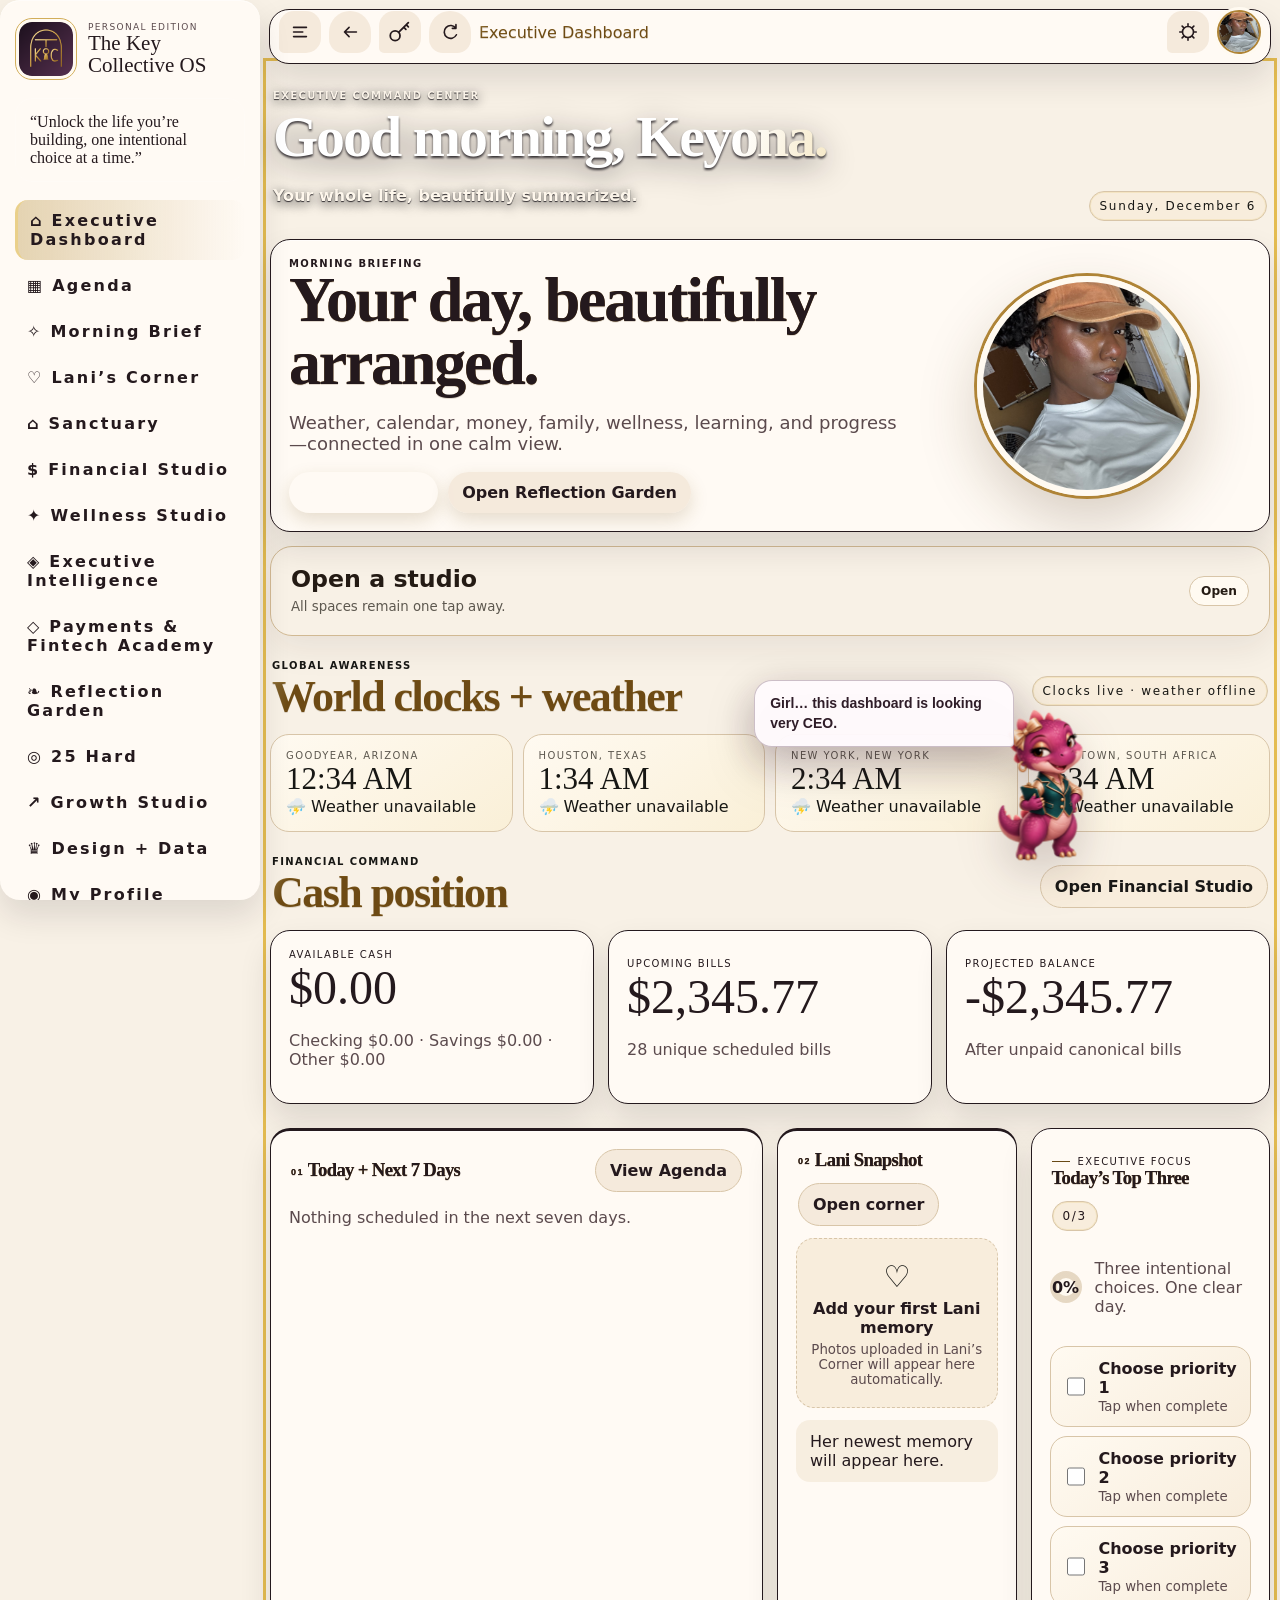
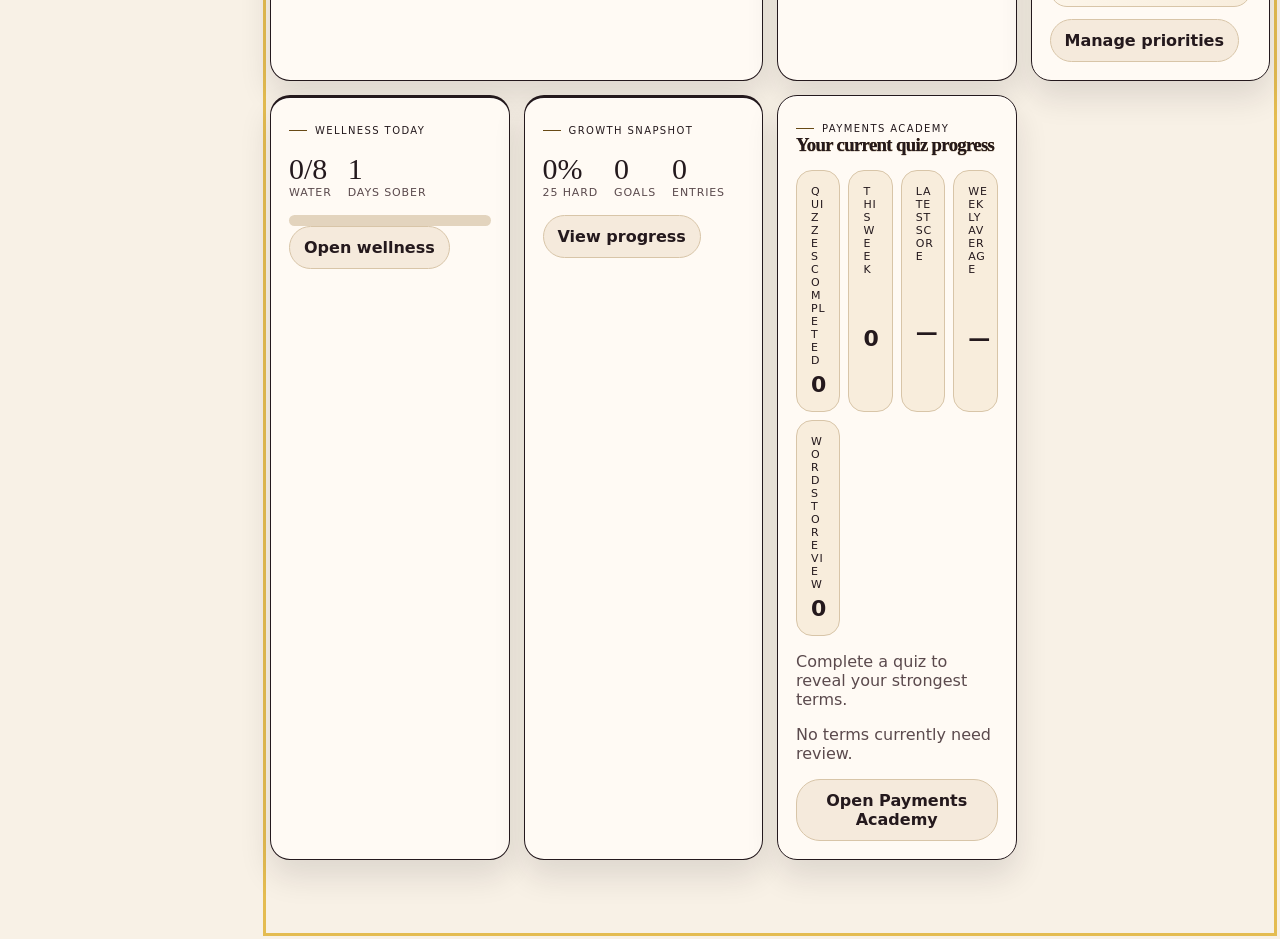
==== commit 8bcfc49f: "Keep Monster rainbow full and isolate Dollhouse heading" ====
--- a/index.html
+++ b/index.html
@@ -9,7 +9,7 @@
   <meta name="format-detection" content="telephone=no"><title>The Key Collective OS</title>
 <link rel="manifest" href="manifest.webmanifest?v=16.55.59"><link rel="icon" type="image/png" sizes="192x192" href="icon-192.png?v=16.55.59"><link rel="apple-touch-icon" sizes="180x180" href="apple-touch-icon.png?v=16.55.59">
 <link rel="preconnect" href="https://fonts.googleapis.com"><link rel="preconnect" href="https://fonts.gstatic.com" crossorigin><link href="https://fonts.googleapis.com/css2?family=Baloo+2:wght@600;700;800&family=Bree+Serif&family=DM+Serif+Display:ital@0;1&family=Fredoka:wght@500;600;700;800&family=Nunito:wght@400;600;700;800;900&display=swap" rel="stylesheet"><link rel="stylesheet" href="tokens.css?v=16.57.3"><link rel="stylesheet" href="app.css?v=16.58.44"><link rel="stylesheet" href="lani-atelier.css?v=16.57.50"><link rel="stylesheet" href="lani-responsive.css?v=16.57.50"><link rel="stylesheet" href="lani-global-collection.css?v=16.58.55">
-</head><link rel="stylesheet" href="lani-global-collection.css?v=16.58.56"><body>
+</head><link rel="stylesheet" href="lani-global-collection.css?v=16.58.57"><body>
 <div id="appShell" class="app-shell">
   <div id="menuScrim" class="menu-scrim" aria-hidden="true"></div>
   <aside id="sidebar" class="sidebar" aria-label="Primary navigation">
--- a/lani-global-collection.css
+++ b/lani-global-collection.css
@@ -2878,7 +2878,7 @@
   z-index: 1 !important;
   isolation: isolate !important;
   background-image: linear-gradient(100deg,#ffd21a 0%,#ff4f9a 22%,#8d4dff 44%,#16cbbb 65%,#ffc21a 82%,#ff4f9a 100%) !important;
-  background-size: 320% 100% !important;
+  background-size: 125% 100% !important;
   background-clip: text !important;
   -webkit-background-clip: text !important;
   color: transparent !important;
@@ -2947,7 +2947,7 @@
    control without changing any non-Lani heading. */
 html[data-lani-theme="monsters"][data-lani-theme][data-lani-theme] body.lani-independent-theme.lani-independent-theme.lani-independent-theme #page .pagehead.pagehead.lani-head.lani-head h1 {
   background-image: linear-gradient(100deg,#ffd21a 0%,#ff4f9a 22%,#8d4dff 44%,#16cbbb 65%,#ffc21a 82%,#ff4f9a 100%) !important;
-  background-size: 320% 100% !important;
+  background-size: 125% 100% !important;
   background-clip: text !important;
   -webkit-background-clip: text !important;
   background-color: transparent !important;
@@ -2959,6 +2959,30 @@
   animation: laniMonsterRainbowText 16s ease-in-out infinite !important;
 }
 
+/* Dollhouse stays couture and rose-gold. The shared collection shimmer has
+   ID-strength selectors, so give this atmosphere its own final cascade guard
+   to prevent emerald/blue/purple glints or a heavy global shadow from crossing
+   into the dress atelier. */
+html[data-lani-theme="dollhouse"][data-lani-theme][data-lani-theme] body.lani-independent-theme.lani-independent-theme.lani-independent-theme #page :is(
+  #lani-heading-specificity-anchor,
+  .pagehead.pagehead.lani-head.lani-head h1
+) {
+  font-family: "DM Serif Display", Georgia, serif !important;
+  font-weight: 700 !important;
+  background-image: linear-gradient(98deg,#79384f 0%,#a94e6a 38%,#db8997 67%,#b97d2d 100%) !important;
+  background-size: 180% 100% !important;
+  background-position: 0% 50% !important;
+  background-clip: text !important;
+  -webkit-background-clip: text !important;
+  background-color: transparent !important;
+  color: transparent !important;
+  -webkit-text-fill-color: transparent !important;
+  -webkit-text-stroke: .35px rgba(102,49,63,.38) !important;
+  text-shadow: 0 1px 0 rgba(255,238,213,.86), 0 3px 0 rgba(116,59,70,.1), 0 7px 13px rgba(84,42,51,.14) !important;
+  filter: drop-shadow(0 1px 0 rgba(255,235,214,.8)) drop-shadow(0 6px 12px rgba(84,42,51,.16)) !important;
+  animation: none !important;
+}
+
 @media (max-width:700px) {
   html[data-lani-theme][data-lani-theme] body.lani-independent-theme.lani-independent-theme #laniThemeStudio .lani-theme-option { grid-template-rows:132px minmax(0,1fr) !important; min-height:292px !important; }
   html[data-lani-theme][data-lani-theme] body.lani-independent-theme.lani-independent-theme #laniThemeStudio .lani-theme-art { min-height:126px !important; height:126px !important; }
--- a/lani-global-collection.css
+++ b/lani-global-collection.css
@@ -2878,7 +2878,7 @@
   z-index: 1 !important;
   isolation: isolate !important;
   background-image: linear-gradient(100deg,#ffd21a 0%,#ff4f9a 22%,#8d4dff 44%,#16cbbb 65%,#ffc21a 82%,#ff4f9a 100%) !important;
-  background-size: 320% 100% !important;
+  background-size: 125% 100% !important;
   background-clip: text !important;
   -webkit-background-clip: text !important;
   color: transparent !important;
@@ -2947,7 +2947,7 @@
    control without changing any non-Lani heading. */
 html[data-lani-theme="monsters"][data-lani-theme][data-lani-theme] body.lani-independent-theme.lani-independent-theme.lani-independent-theme #page .pagehead.pagehead.lani-head.lani-head h1 {
   background-image: linear-gradient(100deg,#ffd21a 0%,#ff4f9a 22%,#8d4dff 44%,#16cbbb 65%,#ffc21a 82%,#ff4f9a 100%) !important;
-  background-size: 320% 100% !important;
+  background-size: 125% 100% !important;
   background-clip: text !important;
   -webkit-background-clip: text !important;
   background-color: transparent !important;
@@ -2959,6 +2959,30 @@
   animation: laniMonsterRainbowText 16s ease-in-out infinite !important;
 }
 
+/* Dollhouse stays couture and rose-gold. The shared collection shimmer has
+   ID-strength selectors, so give this atmosphere its own final cascade guard
+   to prevent emerald/blue/purple glints or a heavy global shadow from crossing
+   into the dress atelier. */
+html[data-lani-theme="dollhouse"][data-lani-theme][data-lani-theme] body.lani-independent-theme.lani-independent-theme.lani-independent-theme #page :is(
+  #lani-heading-specificity-anchor,
+  .pagehead.pagehead.lani-head.lani-head h1
+) {
+  font-family: "DM Serif Display", Georgia, serif !important;
+  font-weight: 700 !important;
+  background-image: linear-gradient(98deg,#79384f 0%,#a94e6a 38%,#db8997 67%,#b97d2d 100%) !important;
+  background-size: 180% 100% !important;
+  background-position: 0% 50% !important;
+  background-clip: text !important;
+  -webkit-background-clip: text !important;
+  background-color: transparent !important;
+  color: transparent !important;
+  -webkit-text-fill-color: transparent !important;
+  -webkit-text-stroke: .35px rgba(102,49,63,.38) !important;
+  text-shadow: 0 1px 0 rgba(255,238,213,.86), 0 3px 0 rgba(116,59,70,.1), 0 7px 13px rgba(84,42,51,.14) !important;
+  filter: drop-shadow(0 1px 0 rgba(255,235,214,.8)) drop-shadow(0 6px 12px rgba(84,42,51,.16)) !important;
+  animation: none !important;
+}
+
 @media (max-width:700px) {
   html[data-lani-theme][data-lani-theme] body.lani-independent-theme.lani-independent-theme #laniThemeStudio .lani-theme-option { grid-template-rows:132px minmax(0,1fr) !important; min-height:292px !important; }
   html[data-lani-theme][data-lani-theme] body.lani-independent-theme.lani-independent-theme #laniThemeStudio .lani-theme-art { min-height:126px !important; height:126px !important; }
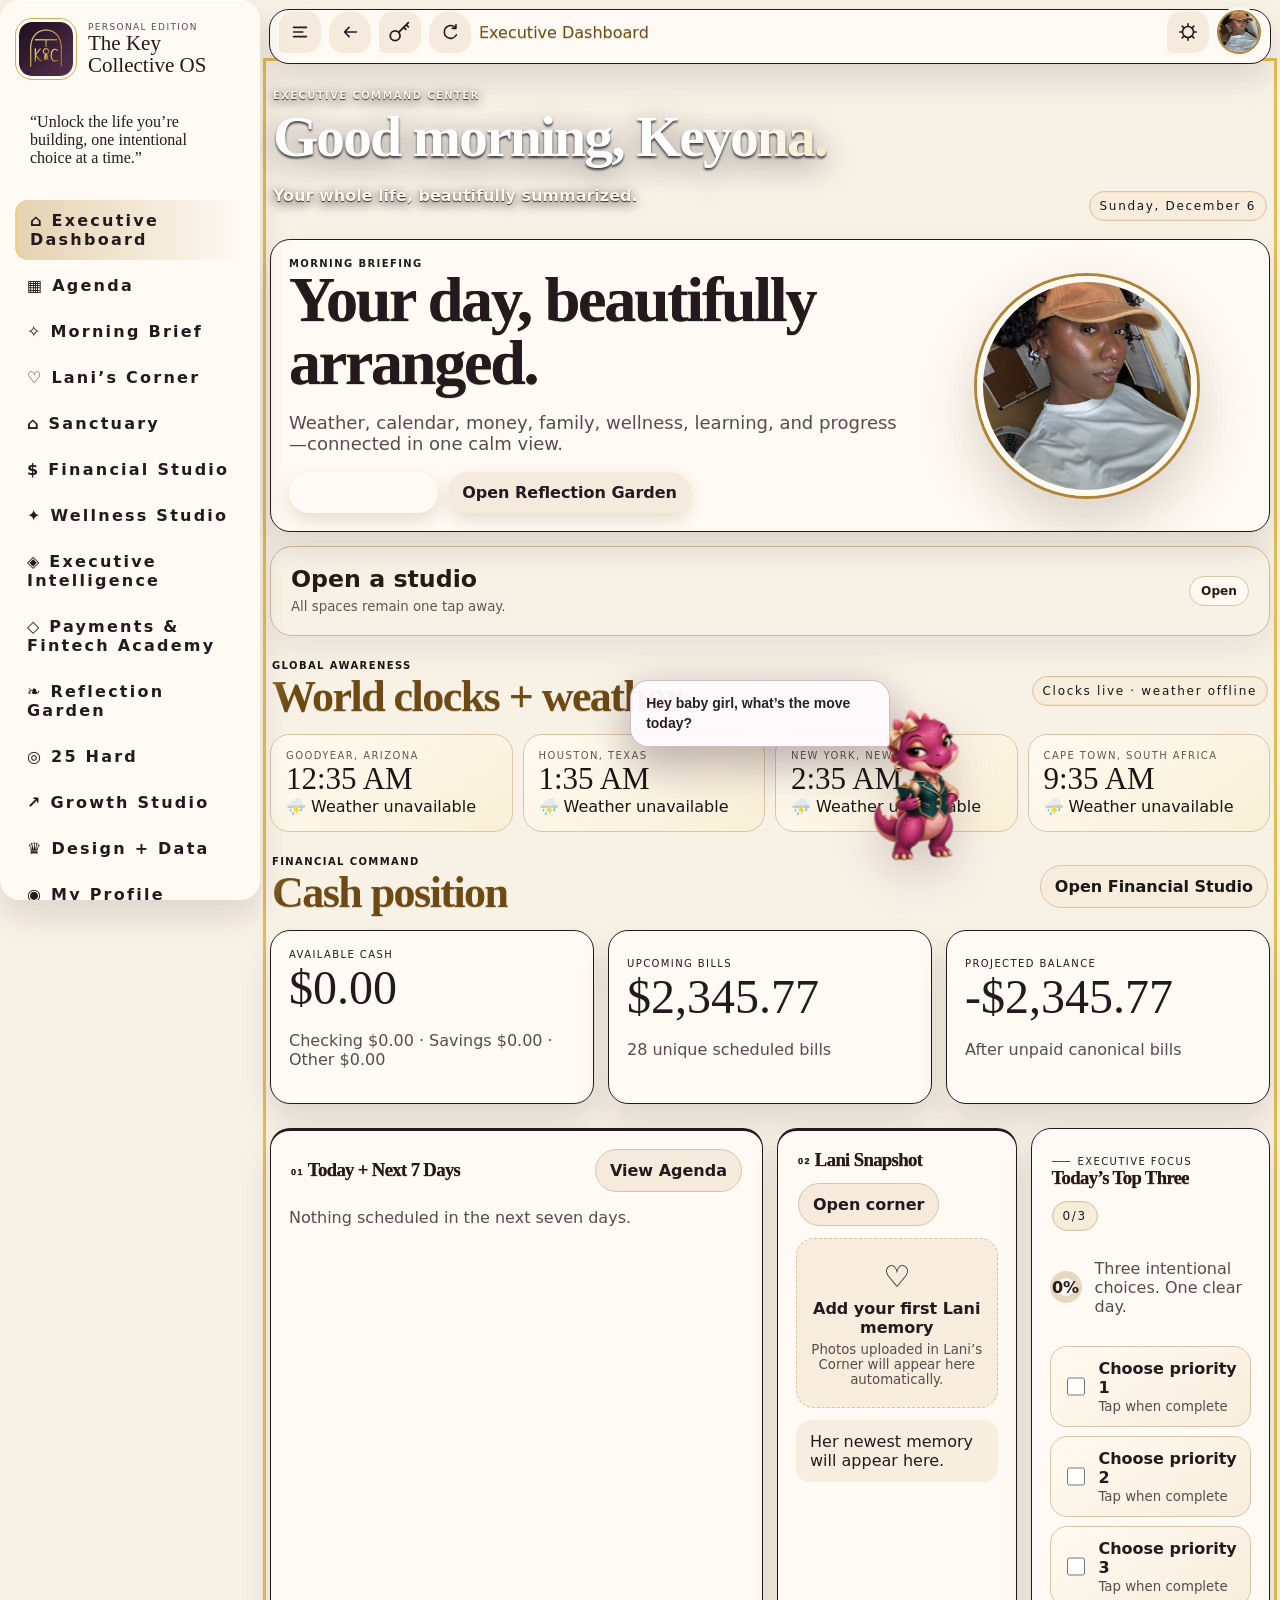
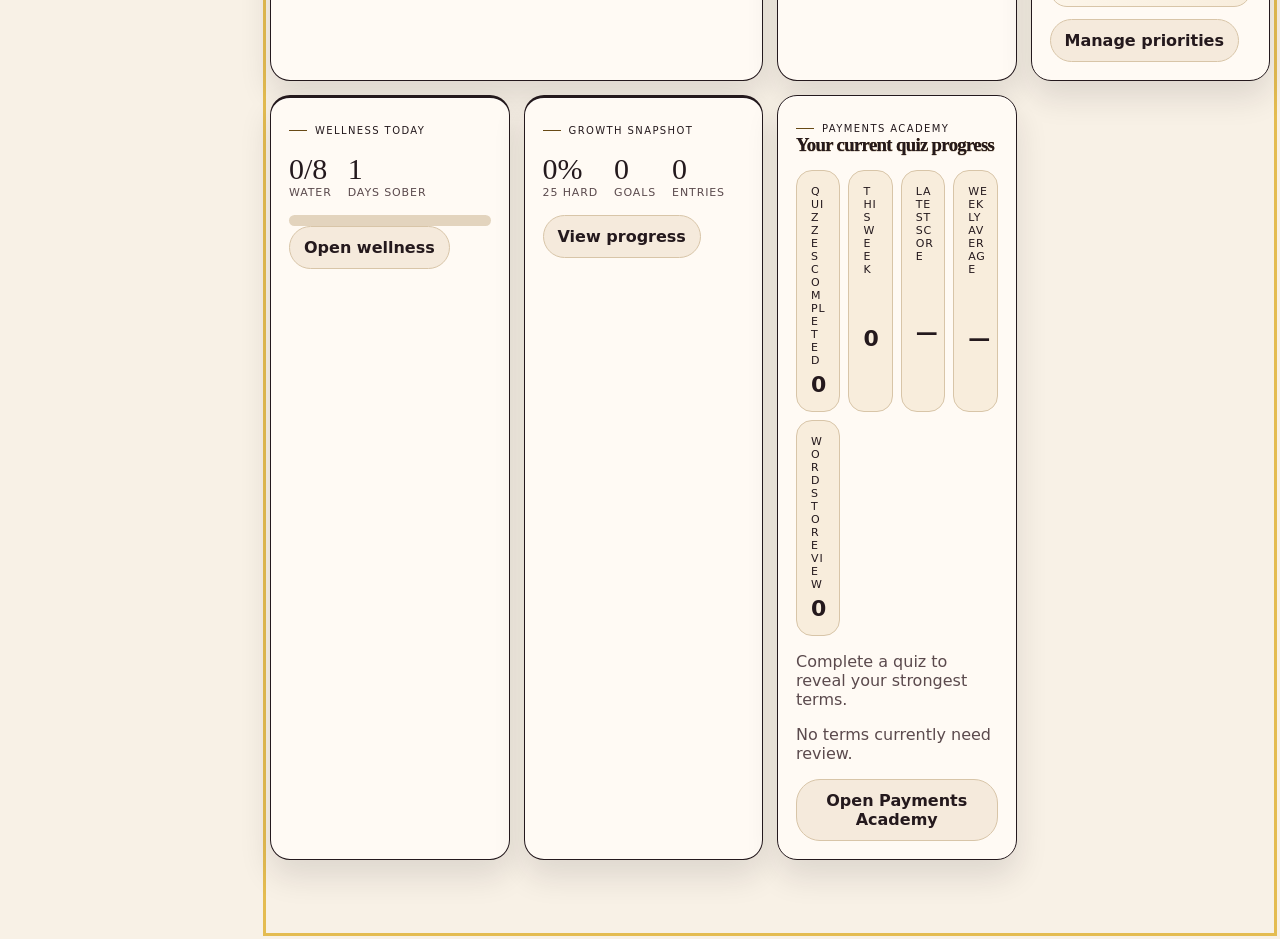
==== commit 3233dcb9: "Refine Lani rainbow layering and Dollhouse headings" ====
--- a/index.html
+++ b/index.html
@@ -9,7 +9,7 @@
   <meta name="format-detection" content="telephone=no"><title>The Key Collective OS</title>
 <link rel="manifest" href="manifest.webmanifest?v=16.55.59"><link rel="icon" type="image/png" sizes="192x192" href="icon-192.png?v=16.55.59"><link rel="apple-touch-icon" sizes="180x180" href="apple-touch-icon.png?v=16.55.59">
 <link rel="preconnect" href="https://fonts.googleapis.com"><link rel="preconnect" href="https://fonts.gstatic.com" crossorigin><link href="https://fonts.googleapis.com/css2?family=Baloo+2:wght@600;700;800&family=Bree+Serif&family=DM+Serif+Display:ital@0;1&family=Fredoka:wght@500;600;700;800&family=Nunito:wght@400;600;700;800;900&display=swap" rel="stylesheet"><link rel="stylesheet" href="tokens.css?v=16.57.3"><link rel="stylesheet" href="app.css?v=16.58.44"><link rel="stylesheet" href="lani-atelier.css?v=16.57.50"><link rel="stylesheet" href="lani-responsive.css?v=16.57.50"><link rel="stylesheet" href="lani-global-collection.css?v=16.58.55">
-</head><link rel="stylesheet" href="lani-global-collection.css?v=16.58.57"><body>
+</head><link rel="stylesheet" href="lani-global-collection.css?v=16.58.58"><body>
 <div id="appShell" class="app-shell">
   <div id="menuScrim" class="menu-scrim" aria-hidden="true"></div>
   <aside id="sidebar" class="sidebar" aria-label="Primary navigation">
--- a/lani-global-collection.css
+++ b/lani-global-collection.css
@@ -2884,7 +2884,7 @@
   color: transparent !important;
   -webkit-text-fill-color: transparent !important;
   -webkit-text-stroke: .55px rgba(92,48,91,.48) !important;
-  text-shadow: 0 2px 0 rgba(255,240,182,.88), 0 0 9px rgba(255,195,63,.28), 0 7px 16px rgba(76,41,79,.22) !important;
+  text-shadow: 0 0 8px rgba(255,195,63,.24), 0 7px 16px rgba(76,41,79,.22) !important;
   filter: saturate(1.18) brightness(1.06) drop-shadow(0 0 8px rgba(255,208,112,.24)) !important;
   animation: laniMonsterRainbowText 16s ease-in-out infinite !important;
 }
@@ -2954,7 +2954,7 @@
   color: transparent !important;
   -webkit-text-fill-color: transparent !important;
   -webkit-text-stroke: .55px rgba(92,48,91,.48) !important;
-  text-shadow: 0 2px 0 rgba(255,240,182,.88), 0 0 9px rgba(255,195,63,.28), 0 7px 16px rgba(76,41,79,.22) !important;
+  text-shadow: 0 0 8px rgba(255,195,63,.24), 0 7px 16px rgba(76,41,79,.22) !important;
   filter: saturate(1.18) brightness(1.06) drop-shadow(0 0 8px rgba(255,208,112,.24)) !important;
   animation: laniMonsterRainbowText 16s ease-in-out infinite !important;
 }
@@ -2965,7 +2965,14 @@
    into the dress atelier. */
 html[data-lani-theme="dollhouse"][data-lani-theme][data-lani-theme] body.lani-independent-theme.lani-independent-theme.lani-independent-theme #page :is(
   #lani-heading-specificity-anchor,
-  .pagehead.pagehead.lani-head.lani-head h1
+  .pagehead.pagehead.lani-head.lani-head h1,
+  #laniThemeStudio h2,
+  #laniExperienceStudio h2,
+  #laniExperiencePreview .lani-preview-wordmark,
+  #laniExperiencePreview .lani-preview-copy h3,
+  .lani-page article.card h2,
+  .lani-page article.card h3,
+  .lani-page article.card h4
 ) {
   font-family: "DM Serif Display", Georgia, serif !important;
   font-weight: 700 !important;
--- a/lani-global-collection.css
+++ b/lani-global-collection.css
@@ -2884,7 +2884,7 @@
   color: transparent !important;
   -webkit-text-fill-color: transparent !important;
   -webkit-text-stroke: .55px rgba(92,48,91,.48) !important;
-  text-shadow: 0 2px 0 rgba(255,240,182,.88), 0 0 9px rgba(255,195,63,.28), 0 7px 16px rgba(76,41,79,.22) !important;
+  text-shadow: 0 0 8px rgba(255,195,63,.24), 0 7px 16px rgba(76,41,79,.22) !important;
   filter: saturate(1.18) brightness(1.06) drop-shadow(0 0 8px rgba(255,208,112,.24)) !important;
   animation: laniMonsterRainbowText 16s ease-in-out infinite !important;
 }
@@ -2954,7 +2954,7 @@
   color: transparent !important;
   -webkit-text-fill-color: transparent !important;
   -webkit-text-stroke: .55px rgba(92,48,91,.48) !important;
-  text-shadow: 0 2px 0 rgba(255,240,182,.88), 0 0 9px rgba(255,195,63,.28), 0 7px 16px rgba(76,41,79,.22) !important;
+  text-shadow: 0 0 8px rgba(255,195,63,.24), 0 7px 16px rgba(76,41,79,.22) !important;
   filter: saturate(1.18) brightness(1.06) drop-shadow(0 0 8px rgba(255,208,112,.24)) !important;
   animation: laniMonsterRainbowText 16s ease-in-out infinite !important;
 }
@@ -2965,7 +2965,14 @@
    into the dress atelier. */
 html[data-lani-theme="dollhouse"][data-lani-theme][data-lani-theme] body.lani-independent-theme.lani-independent-theme.lani-independent-theme #page :is(
   #lani-heading-specificity-anchor,
-  .pagehead.pagehead.lani-head.lani-head h1
+  .pagehead.pagehead.lani-head.lani-head h1,
+  #laniThemeStudio h2,
+  #laniExperienceStudio h2,
+  #laniExperiencePreview .lani-preview-wordmark,
+  #laniExperiencePreview .lani-preview-copy h3,
+  .lani-page article.card h2,
+  .lani-page article.card h3,
+  .lani-page article.card h4
 ) {
   font-family: "DM Serif Display", Georgia, serif !important;
   font-weight: 700 !important;
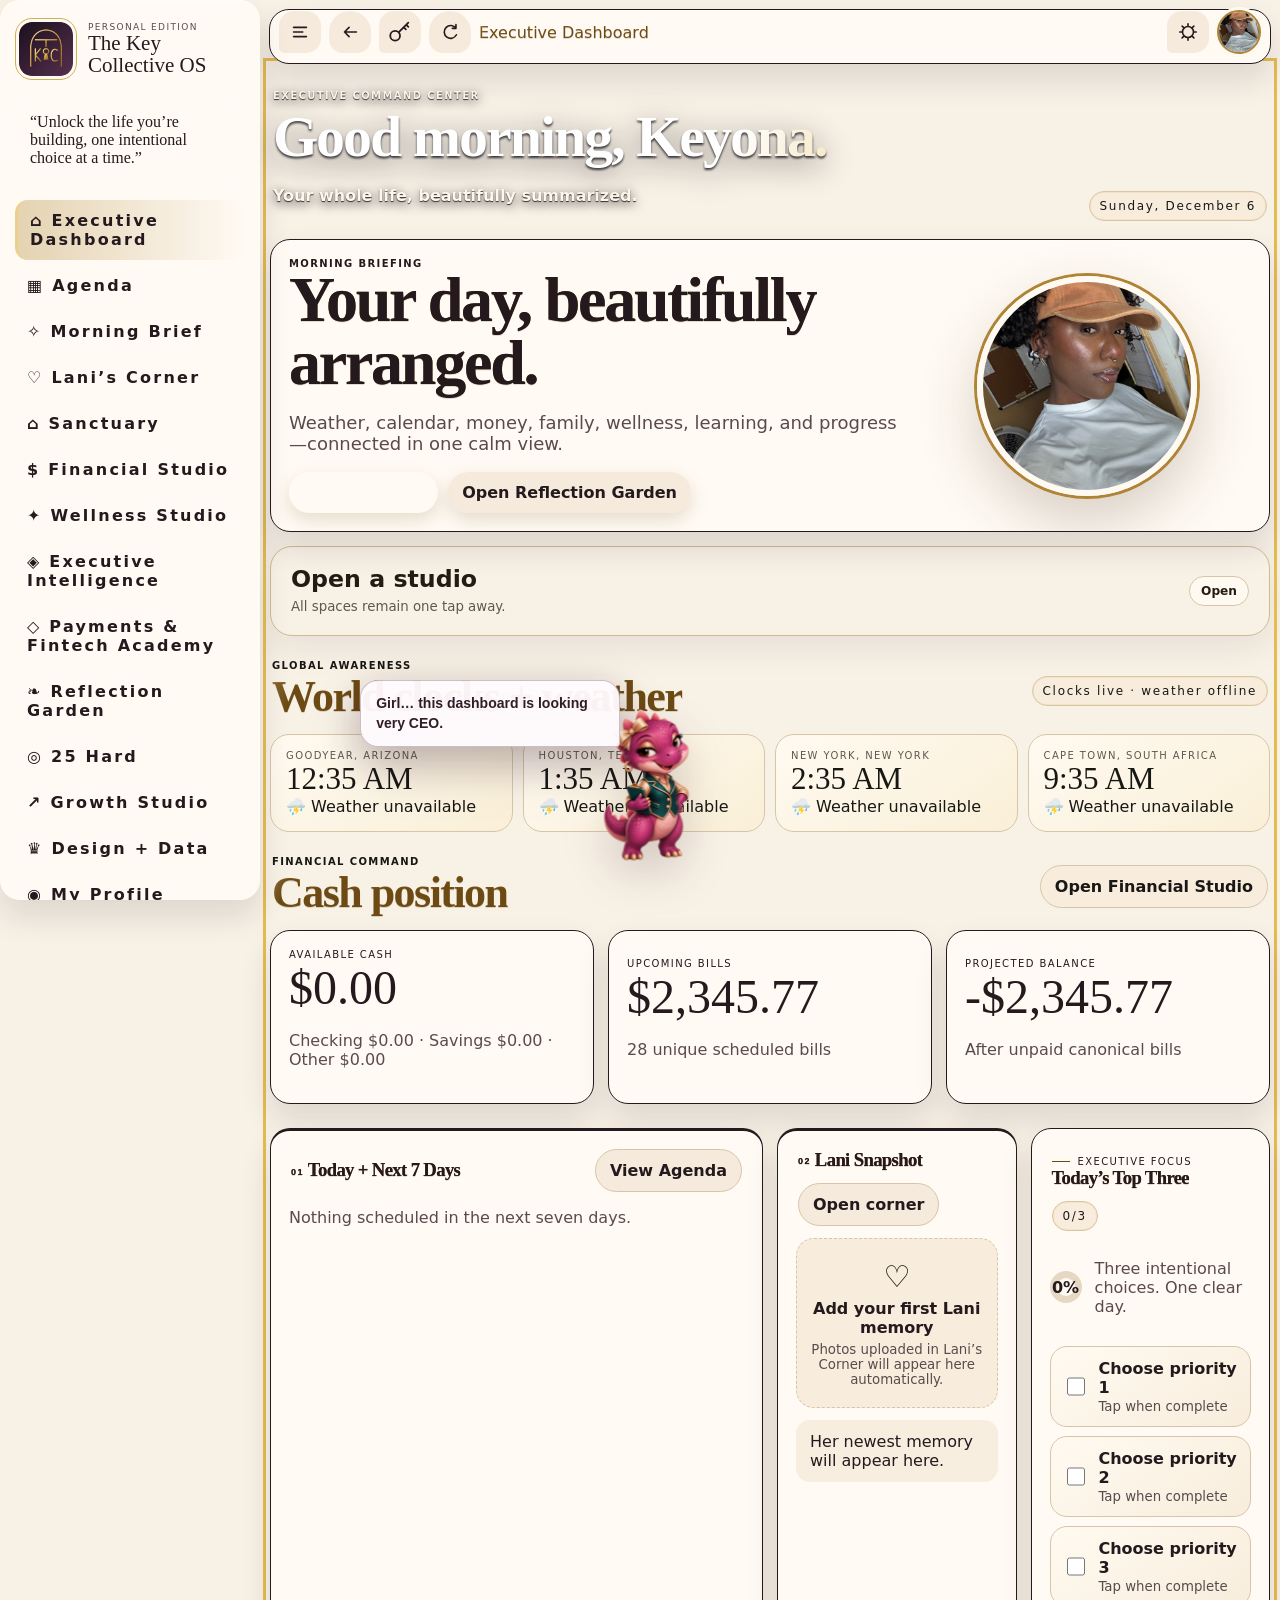
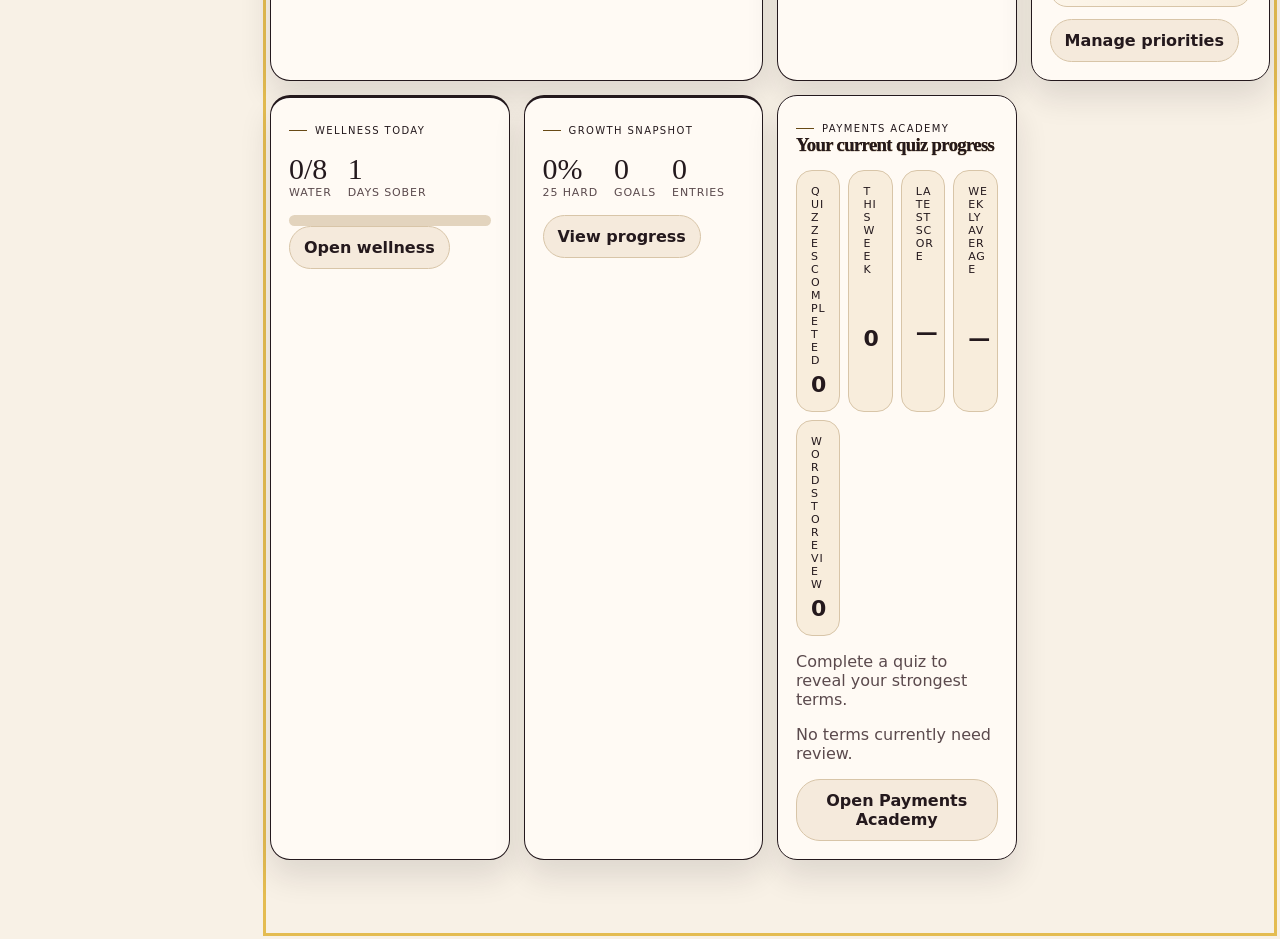
==== commit b73d7ab0: "Add Monster rainbow sparkle to section headers" ====
--- a/index.html
+++ b/index.html
@@ -9,7 +9,7 @@
   <meta name="format-detection" content="telephone=no"><title>The Key Collective OS</title>
 <link rel="manifest" href="manifest.webmanifest?v=16.55.59"><link rel="icon" type="image/png" sizes="192x192" href="icon-192.png?v=16.55.59"><link rel="apple-touch-icon" sizes="180x180" href="apple-touch-icon.png?v=16.55.59">
 <link rel="preconnect" href="https://fonts.googleapis.com"><link rel="preconnect" href="https://fonts.gstatic.com" crossorigin><link href="https://fonts.googleapis.com/css2?family=Baloo+2:wght@600;700;800&family=Bree+Serif&family=DM+Serif+Display:ital@0;1&family=Fredoka:wght@500;600;700;800&family=Nunito:wght@400;600;700;800;900&display=swap" rel="stylesheet"><link rel="stylesheet" href="tokens.css?v=16.57.3"><link rel="stylesheet" href="app.css?v=16.58.44"><link rel="stylesheet" href="lani-atelier.css?v=16.57.50"><link rel="stylesheet" href="lani-responsive.css?v=16.57.50"><link rel="stylesheet" href="lani-global-collection.css?v=16.58.55">
-</head><link rel="stylesheet" href="lani-global-collection.css?v=16.58.58"><body>
+</head><link rel="stylesheet" href="lani-global-collection.css?v=16.58.59"><body>
 <div id="appShell" class="app-shell">
   <div id="menuScrim" class="menu-scrim" aria-hidden="true"></div>
   <aside id="sidebar" class="sidebar" aria-label="Primary navigation">
--- a/lani-global-collection.css
+++ b/lani-global-collection.css
@@ -2346,10 +2346,7 @@
   #laniThemeStudio h2,
   #laniExperienceStudio h2,
   #laniExperiencePreview .lani-preview-wordmark,
-  #laniExperiencePreview .lani-preview-copy h3,
-  .lani-page article.card h2,
-  .lani-page article.card h3,
-  .lani-page article.card h4
+  #laniExperiencePreview .lani-preview-copy h3
 ) {
   font-family: "Baloo 2", "Arial Rounded MT Bold", "Trebuchet MS", sans-serif !important;
   font-weight: 800 !important;
@@ -2990,6 +2987,52 @@
   animation: none !important;
 }
 
+/* Friendly Monster Neighborhood keeps one shared rainbow voice across every
+   Lani section heading. The moving color field and sparkle accents stay inside
+   the Monster atmosphere so Safari and Dollhouse retain their own type. */
+html[data-lani-theme="monsters"][data-lani-theme][data-lani-theme] body.lani-independent-theme.lani-independent-theme.lani-independent-theme #page :is(
+  #lani-heading-specificity-anchor,
+  .pagehead.pagehead.lani-head.lani-head h1,
+  #laniThemeStudio h2,
+  #laniExperienceStudio h2,
+  #laniExperiencePreview .lani-preview-wordmark,
+  #laniExperiencePreview .lani-preview-copy h3,
+  .lani-page article.card h2,
+  .lani-page article.card h3,
+  .lani-page article.card h4
+) {
+  font-family: "Fredoka", "Arial Rounded MT Bold", "Trebuchet MS", sans-serif !important;
+  font-weight: 700 !important;
+  background-image: linear-gradient(100deg,#ffd21a 0%,#ff4f9a 22%,#8d4dff 44%,#16cbbb 65%,#ffc21a 82%,#ff4f9a 100%) !important;
+  background-size: 125% 100% !important;
+  background-position: 0% 50% !important;
+  background-clip: text !important;
+  -webkit-background-clip: text !important;
+  background-color: transparent !important;
+  color: transparent !important;
+  -webkit-text-fill-color: transparent !important;
+  -webkit-text-stroke: .5px rgba(92,48,91,.46) !important;
+  text-shadow: 0 0 8px rgba(255,195,63,.24), 0 7px 16px rgba(76,41,79,.2) !important;
+  filter: saturate(1.18) brightness(1.06) drop-shadow(0 0 8px rgba(255,208,112,.2)) !important;
+  animation: laniMonsterRainbowText 16s ease-in-out infinite !important;
+}
+
+html[data-lani-theme="monsters"][data-lani-theme][data-lani-theme] body.lani-independent-theme.lani-independent-theme.lani-independent-theme #page :is(
+  #laniThemeStudio h2,
+  #laniExperienceStudio h2,
+  #laniExperiencePreview .lani-preview-wordmark,
+  #laniExperiencePreview .lani-preview-copy h3
+)::after {
+  filter: saturate(1.25) brightness(1.1) drop-shadow(0 0 7px rgba(255,224,117,.72)) !important;
+  animation: laniMonsterHeaderSparkle 4.8s ease-in-out infinite !important;
+}
+
+@keyframes laniMonsterHeaderSparkle {
+  0%,66%,100% { opacity:.58; transform:scale(.88) rotate(0deg); }
+  76% { opacity:1; transform:scale(1.16) rotate(12deg); }
+  86% { opacity:.68; transform:scale(.96) rotate(-7deg); }
+}
+
 @media (max-width:700px) {
   html[data-lani-theme][data-lani-theme] body.lani-independent-theme.lani-independent-theme #laniThemeStudio .lani-theme-option { grid-template-rows:132px minmax(0,1fr) !important; min-height:292px !important; }
   html[data-lani-theme][data-lani-theme] body.lani-independent-theme.lani-independent-theme #laniThemeStudio .lani-theme-art { min-height:126px !important; height:126px !important; }
--- a/lani-global-collection.css
+++ b/lani-global-collection.css
@@ -2346,10 +2346,7 @@
   #laniThemeStudio h2,
   #laniExperienceStudio h2,
   #laniExperiencePreview .lani-preview-wordmark,
-  #laniExperiencePreview .lani-preview-copy h3,
-  .lani-page article.card h2,
-  .lani-page article.card h3,
-  .lani-page article.card h4
+  #laniExperiencePreview .lani-preview-copy h3
 ) {
   font-family: "Baloo 2", "Arial Rounded MT Bold", "Trebuchet MS", sans-serif !important;
   font-weight: 800 !important;
@@ -2990,6 +2987,52 @@
   animation: none !important;
 }
 
+/* Friendly Monster Neighborhood keeps one shared rainbow voice across every
+   Lani section heading. The moving color field and sparkle accents stay inside
+   the Monster atmosphere so Safari and Dollhouse retain their own type. */
+html[data-lani-theme="monsters"][data-lani-theme][data-lani-theme] body.lani-independent-theme.lani-independent-theme.lani-independent-theme #page :is(
+  #lani-heading-specificity-anchor,
+  .pagehead.pagehead.lani-head.lani-head h1,
+  #laniThemeStudio h2,
+  #laniExperienceStudio h2,
+  #laniExperiencePreview .lani-preview-wordmark,
+  #laniExperiencePreview .lani-preview-copy h3,
+  .lani-page article.card h2,
+  .lani-page article.card h3,
+  .lani-page article.card h4
+) {
+  font-family: "Fredoka", "Arial Rounded MT Bold", "Trebuchet MS", sans-serif !important;
+  font-weight: 700 !important;
+  background-image: linear-gradient(100deg,#ffd21a 0%,#ff4f9a 22%,#8d4dff 44%,#16cbbb 65%,#ffc21a 82%,#ff4f9a 100%) !important;
+  background-size: 125% 100% !important;
+  background-position: 0% 50% !important;
+  background-clip: text !important;
+  -webkit-background-clip: text !important;
+  background-color: transparent !important;
+  color: transparent !important;
+  -webkit-text-fill-color: transparent !important;
+  -webkit-text-stroke: .5px rgba(92,48,91,.46) !important;
+  text-shadow: 0 0 8px rgba(255,195,63,.24), 0 7px 16px rgba(76,41,79,.2) !important;
+  filter: saturate(1.18) brightness(1.06) drop-shadow(0 0 8px rgba(255,208,112,.2)) !important;
+  animation: laniMonsterRainbowText 16s ease-in-out infinite !important;
+}
+
+html[data-lani-theme="monsters"][data-lani-theme][data-lani-theme] body.lani-independent-theme.lani-independent-theme.lani-independent-theme #page :is(
+  #laniThemeStudio h2,
+  #laniExperienceStudio h2,
+  #laniExperiencePreview .lani-preview-wordmark,
+  #laniExperiencePreview .lani-preview-copy h3
+)::after {
+  filter: saturate(1.25) brightness(1.1) drop-shadow(0 0 7px rgba(255,224,117,.72)) !important;
+  animation: laniMonsterHeaderSparkle 4.8s ease-in-out infinite !important;
+}
+
+@keyframes laniMonsterHeaderSparkle {
+  0%,66%,100% { opacity:.58; transform:scale(.88) rotate(0deg); }
+  76% { opacity:1; transform:scale(1.16) rotate(12deg); }
+  86% { opacity:.68; transform:scale(.96) rotate(-7deg); }
+}
+
 @media (max-width:700px) {
   html[data-lani-theme][data-lani-theme] body.lani-independent-theme.lani-independent-theme #laniThemeStudio .lani-theme-option { grid-template-rows:132px minmax(0,1fr) !important; min-height:292px !important; }
   html[data-lani-theme][data-lani-theme] body.lani-independent-theme.lani-independent-theme #laniThemeStudio .lani-theme-art { min-height:126px !important; height:126px !important; }
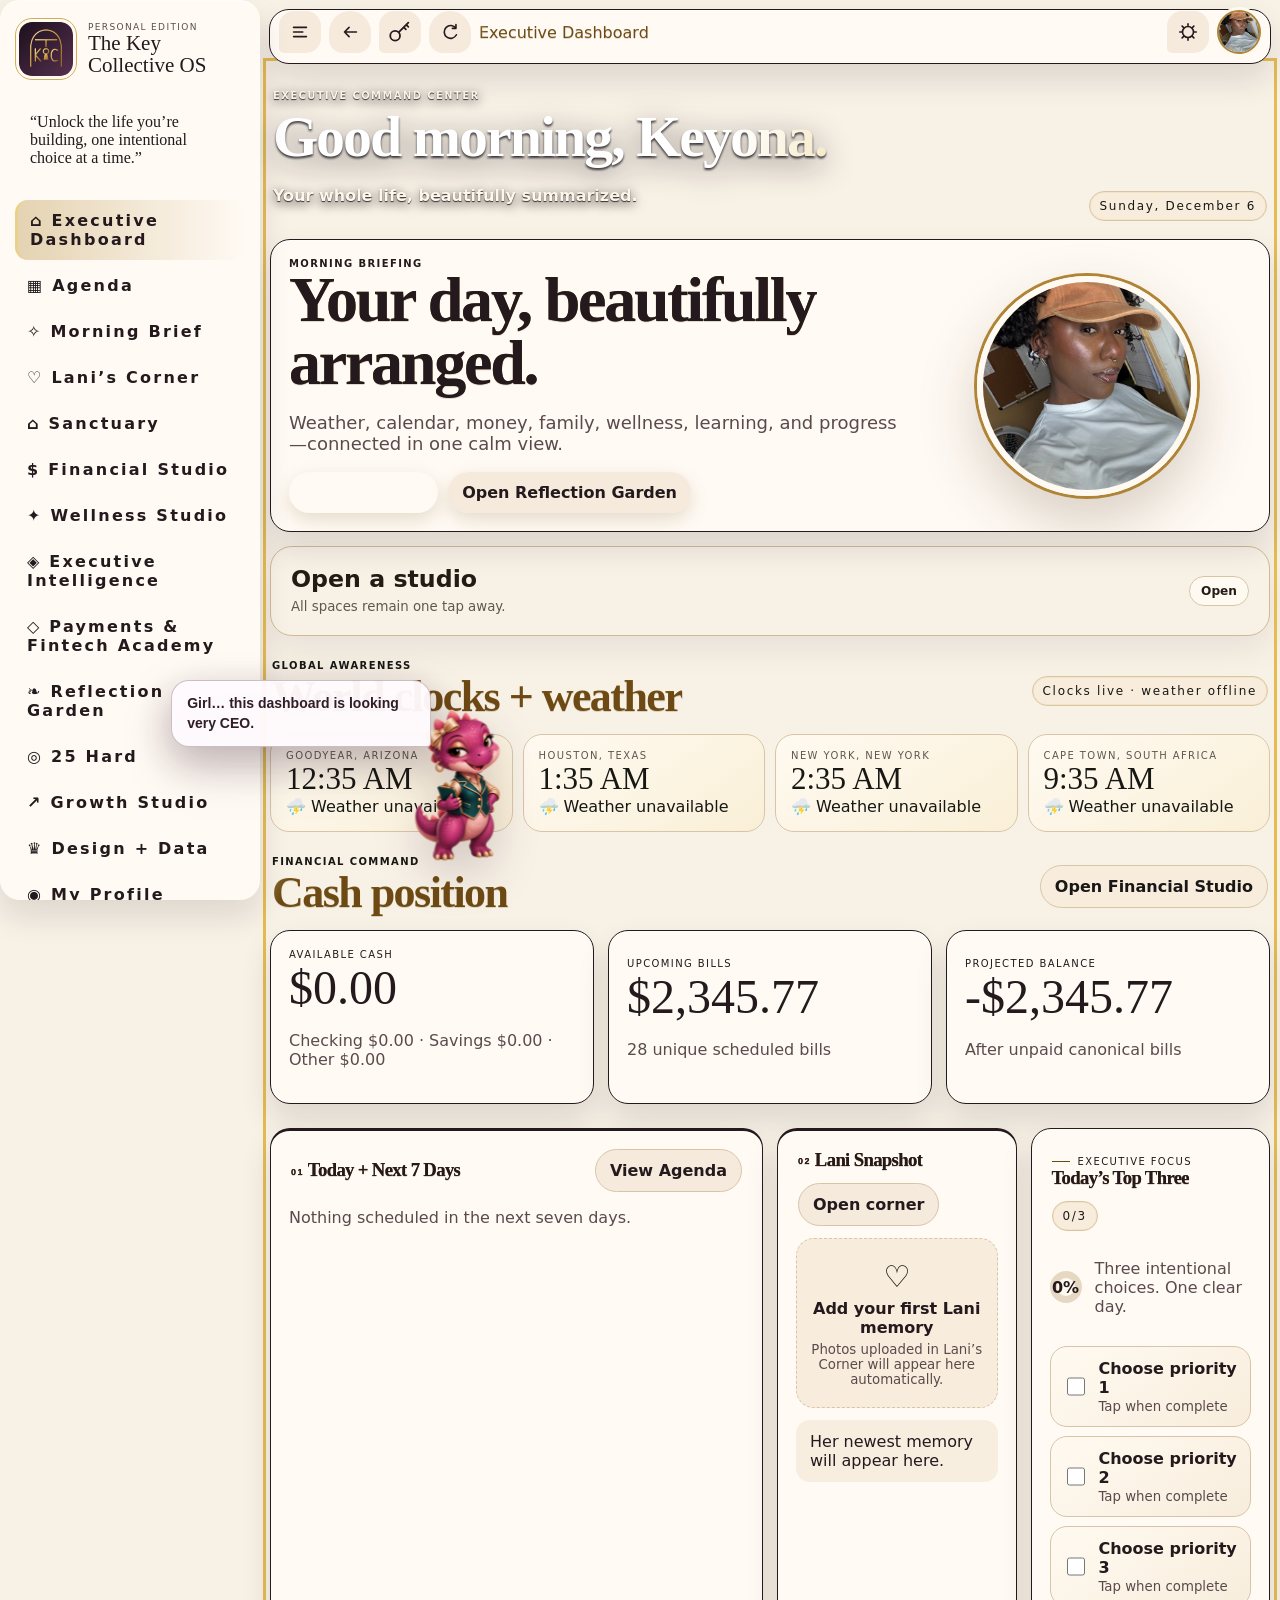
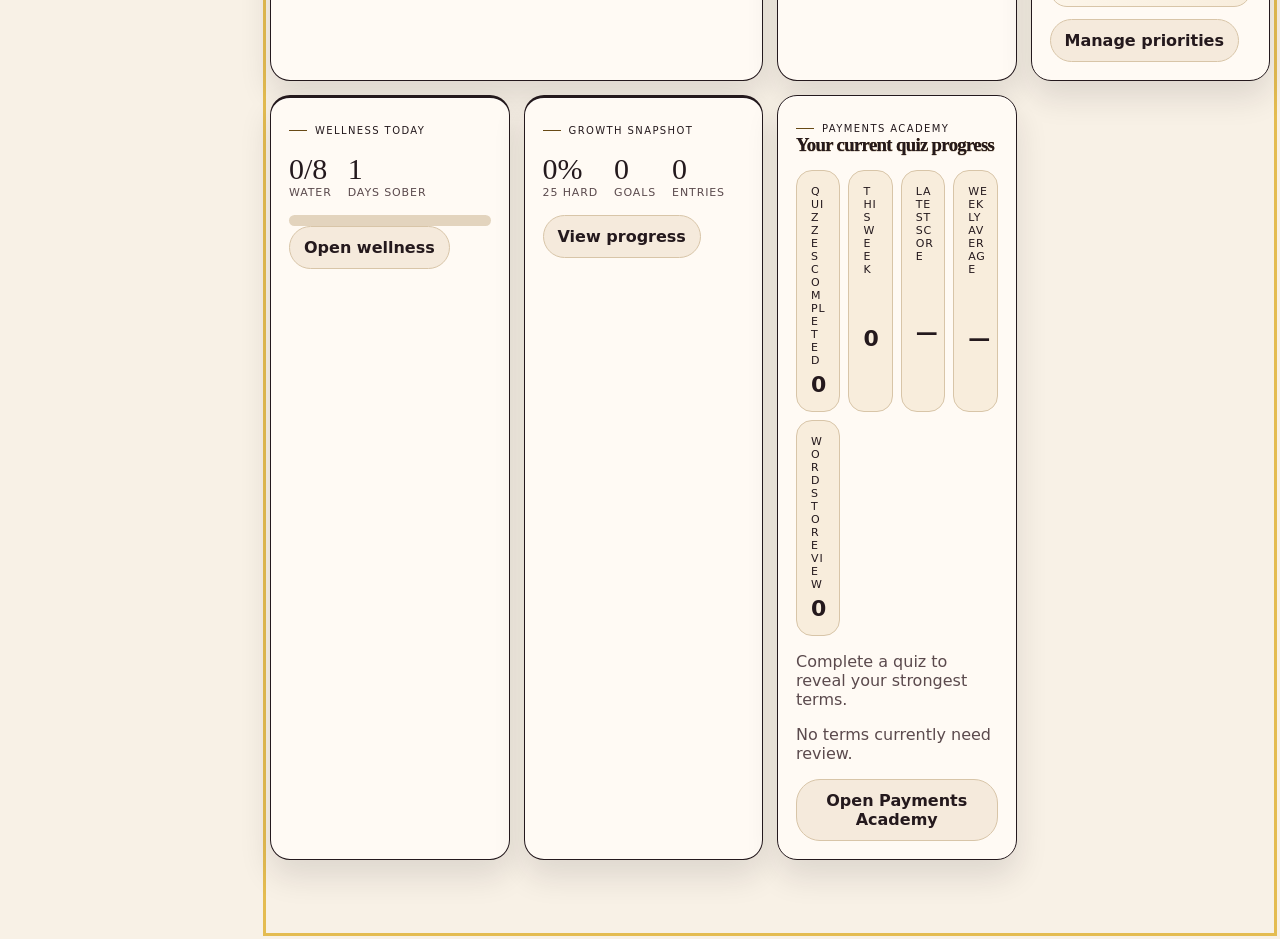
==== commit 4ffc12b6: "Match Monster gallery headers to rainbow sparkle" ====
--- a/index.html
+++ b/index.html
@@ -9,7 +9,7 @@
   <meta name="format-detection" content="telephone=no"><title>The Key Collective OS</title>
 <link rel="manifest" href="manifest.webmanifest?v=16.55.59"><link rel="icon" type="image/png" sizes="192x192" href="icon-192.png?v=16.55.59"><link rel="apple-touch-icon" sizes="180x180" href="apple-touch-icon.png?v=16.55.59">
 <link rel="preconnect" href="https://fonts.googleapis.com"><link rel="preconnect" href="https://fonts.gstatic.com" crossorigin><link href="https://fonts.googleapis.com/css2?family=Baloo+2:wght@600;700;800&family=Bree+Serif&family=DM+Serif+Display:ital@0;1&family=Fredoka:wght@500;600;700;800&family=Nunito:wght@400;600;700;800;900&display=swap" rel="stylesheet"><link rel="stylesheet" href="tokens.css?v=16.57.3"><link rel="stylesheet" href="app.css?v=16.58.44"><link rel="stylesheet" href="lani-atelier.css?v=16.57.50"><link rel="stylesheet" href="lani-responsive.css?v=16.57.50"><link rel="stylesheet" href="lani-global-collection.css?v=16.58.55">
-</head><link rel="stylesheet" href="lani-global-collection.css?v=16.58.59"><body>
+</head><link rel="stylesheet" href="lani-global-collection.css?v=16.58.60"><body>
 <div id="appShell" class="app-shell">
   <div id="menuScrim" class="menu-scrim" aria-hidden="true"></div>
   <aside id="sidebar" class="sidebar" aria-label="Primary navigation">
--- a/lani-global-collection.css
+++ b/lani-global-collection.css
@@ -2346,7 +2346,10 @@
   #laniThemeStudio h2,
   #laniExperienceStudio h2,
   #laniExperiencePreview .lani-preview-wordmark,
-  #laniExperiencePreview .lani-preview-copy h3
+  #laniExperiencePreview .lani-preview-copy h3,
+  .lani-page article.card h2,
+  .lani-page article.card h3,
+  .lani-page article.card h4
 ) {
   font-family: "Baloo 2", "Arial Rounded MT Bold", "Trebuchet MS", sans-serif !important;
   font-weight: 800 !important;
@@ -3021,7 +3024,10 @@
   #laniThemeStudio h2,
   #laniExperienceStudio h2,
   #laniExperiencePreview .lani-preview-wordmark,
-  #laniExperiencePreview .lani-preview-copy h3
+  #laniExperiencePreview .lani-preview-copy h3,
+  .lani-page article.card h2,
+  .lani-page article.card h3,
+  .lani-page article.card h4
 )::after {
   filter: saturate(1.25) brightness(1.1) drop-shadow(0 0 7px rgba(255,224,117,.72)) !important;
   animation: laniMonsterHeaderSparkle 4.8s ease-in-out infinite !important;
--- a/lani-global-collection.css
+++ b/lani-global-collection.css
@@ -2346,7 +2346,10 @@
   #laniThemeStudio h2,
   #laniExperienceStudio h2,
   #laniExperiencePreview .lani-preview-wordmark,
-  #laniExperiencePreview .lani-preview-copy h3
+  #laniExperiencePreview .lani-preview-copy h3,
+  .lani-page article.card h2,
+  .lani-page article.card h3,
+  .lani-page article.card h4
 ) {
   font-family: "Baloo 2", "Arial Rounded MT Bold", "Trebuchet MS", sans-serif !important;
   font-weight: 800 !important;
@@ -3021,7 +3024,10 @@
   #laniThemeStudio h2,
   #laniExperienceStudio h2,
   #laniExperiencePreview .lani-preview-wordmark,
-  #laniExperiencePreview .lani-preview-copy h3
+  #laniExperiencePreview .lani-preview-copy h3,
+  .lani-page article.card h2,
+  .lani-page article.card h3,
+  .lani-page article.card h4
 )::after {
   filter: saturate(1.25) brightness(1.1) drop-shadow(0 0 7px rgba(255,224,117,.72)) !important;
   animation: laniMonsterHeaderSparkle 4.8s ease-in-out infinite !important;
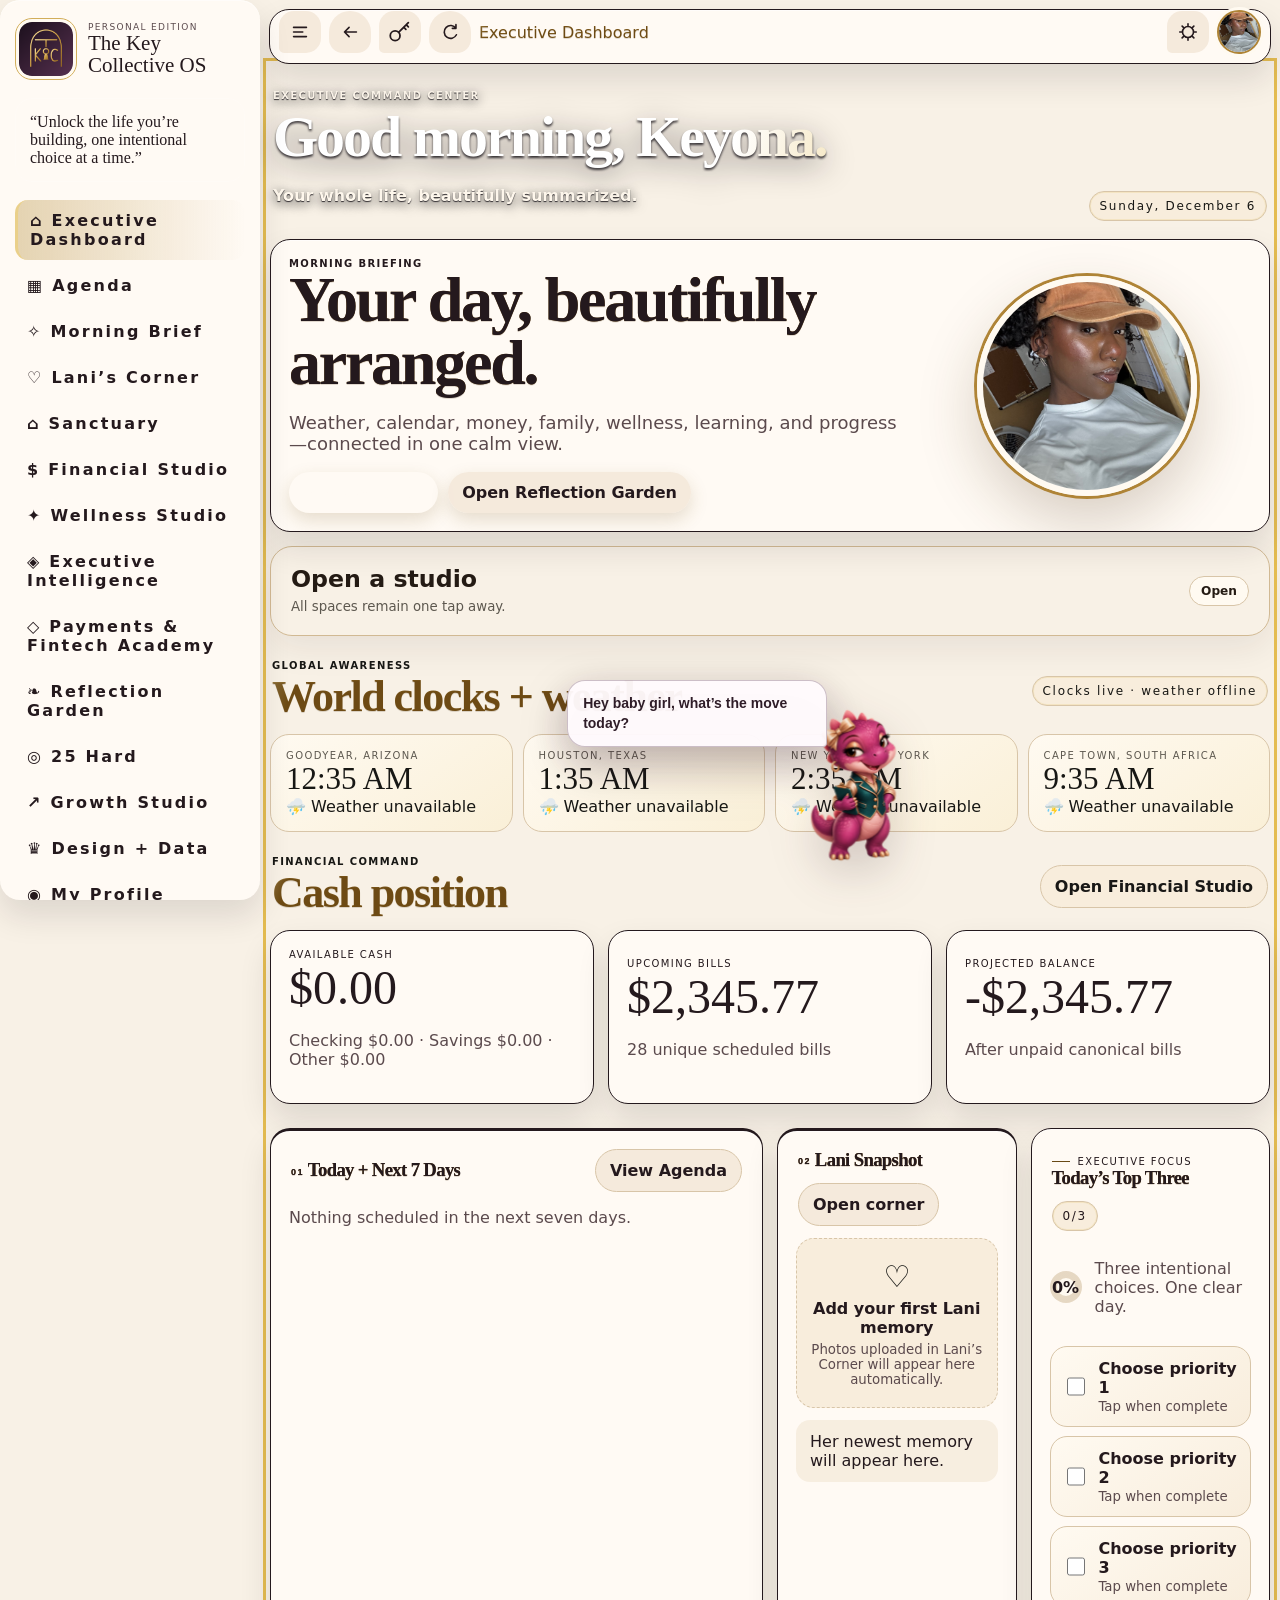
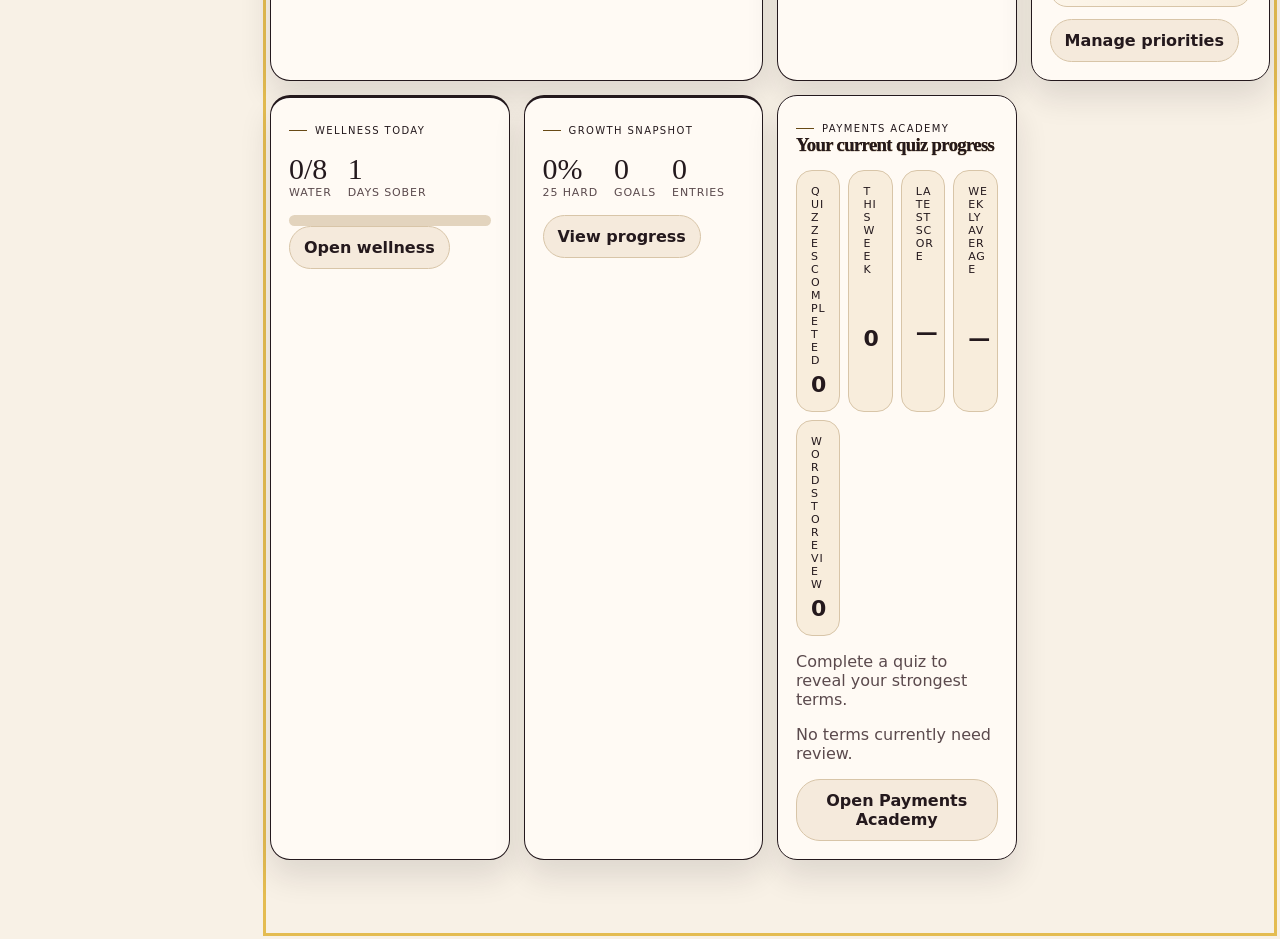
==== commit d8662fc5: "Match Safari headers and animate side companion" ====
--- a/index.html
+++ b/index.html
@@ -9,7 +9,7 @@
   <meta name="format-detection" content="telephone=no"><title>The Key Collective OS</title>
 <link rel="manifest" href="manifest.webmanifest?v=16.55.59"><link rel="icon" type="image/png" sizes="192x192" href="icon-192.png?v=16.55.59"><link rel="apple-touch-icon" sizes="180x180" href="apple-touch-icon.png?v=16.55.59">
 <link rel="preconnect" href="https://fonts.googleapis.com"><link rel="preconnect" href="https://fonts.gstatic.com" crossorigin><link href="https://fonts.googleapis.com/css2?family=Baloo+2:wght@600;700;800&family=Bree+Serif&family=DM+Serif+Display:ital@0;1&family=Fredoka:wght@500;600;700;800&family=Nunito:wght@400;600;700;800;900&display=swap" rel="stylesheet"><link rel="stylesheet" href="tokens.css?v=16.57.3"><link rel="stylesheet" href="app.css?v=16.58.44"><link rel="stylesheet" href="lani-atelier.css?v=16.57.50"><link rel="stylesheet" href="lani-responsive.css?v=16.57.50"><link rel="stylesheet" href="lani-global-collection.css?v=16.58.55">
-</head><link rel="stylesheet" href="lani-global-collection.css?v=16.58.60"><body>
+</head><link rel="stylesheet" href="lani-global-collection.css?v=16.58.61"><body>
 <div id="appShell" class="app-shell">
   <div id="menuScrim" class="menu-scrim" aria-hidden="true"></div>
   <aside id="sidebar" class="sidebar" aria-label="Primary navigation">
--- a/lani-global-collection.css
+++ b/lani-global-collection.css
@@ -3039,6 +3039,70 @@
   86% { opacity:.68; transform:scale(.96) rotate(-7deg); }
 }
 
+/* Safari keeps one consistent leather-and-triangle voice across the title,
+   atelier headings, gallery wordmark, and the gallery cards. */
+html[data-lani-theme="safari"][data-lani-theme][data-lani-theme] body.lani-independent-theme.lani-independent-theme.lani-independent-theme #page :is(
+  #lani-heading-specificity-anchor,
+  .pagehead.pagehead.lani-head.lani-head h1,
+  #laniThemeStudio h2,
+  #laniExperienceStudio h2,
+  #laniExperiencePreview .lani-preview-wordmark,
+  #laniExperiencePreview .lani-preview-copy h3,
+  .lani-page article.card h2,
+  .lani-page article.card h3,
+  .lani-page article.card h4,
+  .lani-page article.card .section-title h2,
+  .lani-page article.card .section-title h3,
+  .lani-page article.card .section-title h4
+) {
+  font-family: "Baloo 2", "Arial Rounded MT Bold", "Trebuchet MS", sans-serif !important;
+  font-weight: 800 !important;
+  letter-spacing: .005em !important;
+  background-image: url("assets/lani/safari-heading-triangle-texture-v1.png") !important;
+  background-size: 54px 54px !important;
+  background-position: center !important;
+  background-clip: text !important;
+  -webkit-background-clip: text !important;
+  background-color: transparent !important;
+  color: #096f6a !important;
+  -webkit-text-fill-color: transparent !important;
+  -webkit-text-stroke: .8px rgba(7,80,73,.82) !important;
+  text-shadow: none !important;
+  animation: none !important;
+  filter: drop-shadow(0 2px 0 #f5d16d) drop-shadow(0 4px 0 rgba(27,75,64,.28)) drop-shadow(0 10px 14px rgba(24,61,49,.22)) !important;
+}
+
+/* The Safari dinosaur stays fully inside the themed side panel and gently
+   sways while the menu is visible. Extra bottom room keeps navigation clear. */
+html[data-lani-theme="safari"][data-lani-theme][data-lani-theme] body.lani-independent-theme.lani-independent-theme.lani-independent-theme .sidebar {
+  padding-bottom: 194px !important;
+}
+html[data-lani-theme="safari"][data-lani-theme][data-lani-theme] body.lani-independent-theme.lani-independent-theme.lani-independent-theme .sidebar::after {
+  right: 12px !important;
+  bottom: 16px !important;
+  width: 122px !important;
+  height: 184px !important;
+  background-position: center bottom !important;
+  background-size: contain !important;
+  animation: laniSafariSidebarCompanionSway 5.6s ease-in-out infinite !important;
+}
+@keyframes laniSafariSidebarCompanionSway {
+  0%,100% { transform: translateY(0) rotate(-1deg); }
+  50% { transform: translateY(-7px) rotate(1.4deg); }
+}
+@media (max-width:700px) {
+  html[data-lani-theme="safari"][data-lani-theme][data-lani-theme] body.lani-independent-theme.lani-independent-theme.lani-independent-theme .sidebar {
+    padding-bottom: 158px !important;
+  }
+  html[data-lani-theme="safari"][data-lani-theme][data-lani-theme] body.lani-independent-theme.lani-independent-theme.lani-independent-theme .sidebar::after {
+    display: block !important;
+    right: 10px !important;
+    bottom: 14px !important;
+    width: 96px !important;
+    height: 142px !important;
+  }
+}
+
 @media (max-width:700px) {
   html[data-lani-theme][data-lani-theme] body.lani-independent-theme.lani-independent-theme #laniThemeStudio .lani-theme-option { grid-template-rows:132px minmax(0,1fr) !important; min-height:292px !important; }
   html[data-lani-theme][data-lani-theme] body.lani-independent-theme.lani-independent-theme #laniThemeStudio .lani-theme-art { min-height:126px !important; height:126px !important; }
--- a/lani-global-collection.css
+++ b/lani-global-collection.css
@@ -3039,6 +3039,70 @@
   86% { opacity:.68; transform:scale(.96) rotate(-7deg); }
 }
 
+/* Safari keeps one consistent leather-and-triangle voice across the title,
+   atelier headings, gallery wordmark, and the gallery cards. */
+html[data-lani-theme="safari"][data-lani-theme][data-lani-theme] body.lani-independent-theme.lani-independent-theme.lani-independent-theme #page :is(
+  #lani-heading-specificity-anchor,
+  .pagehead.pagehead.lani-head.lani-head h1,
+  #laniThemeStudio h2,
+  #laniExperienceStudio h2,
+  #laniExperiencePreview .lani-preview-wordmark,
+  #laniExperiencePreview .lani-preview-copy h3,
+  .lani-page article.card h2,
+  .lani-page article.card h3,
+  .lani-page article.card h4,
+  .lani-page article.card .section-title h2,
+  .lani-page article.card .section-title h3,
+  .lani-page article.card .section-title h4
+) {
+  font-family: "Baloo 2", "Arial Rounded MT Bold", "Trebuchet MS", sans-serif !important;
+  font-weight: 800 !important;
+  letter-spacing: .005em !important;
+  background-image: url("assets/lani/safari-heading-triangle-texture-v1.png") !important;
+  background-size: 54px 54px !important;
+  background-position: center !important;
+  background-clip: text !important;
+  -webkit-background-clip: text !important;
+  background-color: transparent !important;
+  color: #096f6a !important;
+  -webkit-text-fill-color: transparent !important;
+  -webkit-text-stroke: .8px rgba(7,80,73,.82) !important;
+  text-shadow: none !important;
+  animation: none !important;
+  filter: drop-shadow(0 2px 0 #f5d16d) drop-shadow(0 4px 0 rgba(27,75,64,.28)) drop-shadow(0 10px 14px rgba(24,61,49,.22)) !important;
+}
+
+/* The Safari dinosaur stays fully inside the themed side panel and gently
+   sways while the menu is visible. Extra bottom room keeps navigation clear. */
+html[data-lani-theme="safari"][data-lani-theme][data-lani-theme] body.lani-independent-theme.lani-independent-theme.lani-independent-theme .sidebar {
+  padding-bottom: 194px !important;
+}
+html[data-lani-theme="safari"][data-lani-theme][data-lani-theme] body.lani-independent-theme.lani-independent-theme.lani-independent-theme .sidebar::after {
+  right: 12px !important;
+  bottom: 16px !important;
+  width: 122px !important;
+  height: 184px !important;
+  background-position: center bottom !important;
+  background-size: contain !important;
+  animation: laniSafariSidebarCompanionSway 5.6s ease-in-out infinite !important;
+}
+@keyframes laniSafariSidebarCompanionSway {
+  0%,100% { transform: translateY(0) rotate(-1deg); }
+  50% { transform: translateY(-7px) rotate(1.4deg); }
+}
+@media (max-width:700px) {
+  html[data-lani-theme="safari"][data-lani-theme][data-lani-theme] body.lani-independent-theme.lani-independent-theme.lani-independent-theme .sidebar {
+    padding-bottom: 158px !important;
+  }
+  html[data-lani-theme="safari"][data-lani-theme][data-lani-theme] body.lani-independent-theme.lani-independent-theme.lani-independent-theme .sidebar::after {
+    display: block !important;
+    right: 10px !important;
+    bottom: 14px !important;
+    width: 96px !important;
+    height: 142px !important;
+  }
+}
+
 @media (max-width:700px) {
   html[data-lani-theme][data-lani-theme] body.lani-independent-theme.lani-independent-theme #laniThemeStudio .lani-theme-option { grid-template-rows:132px minmax(0,1fr) !important; min-height:292px !important; }
   html[data-lani-theme][data-lani-theme] body.lani-independent-theme.lani-independent-theme #laniThemeStudio .lani-theme-art { min-height:126px !important; height:126px !important; }
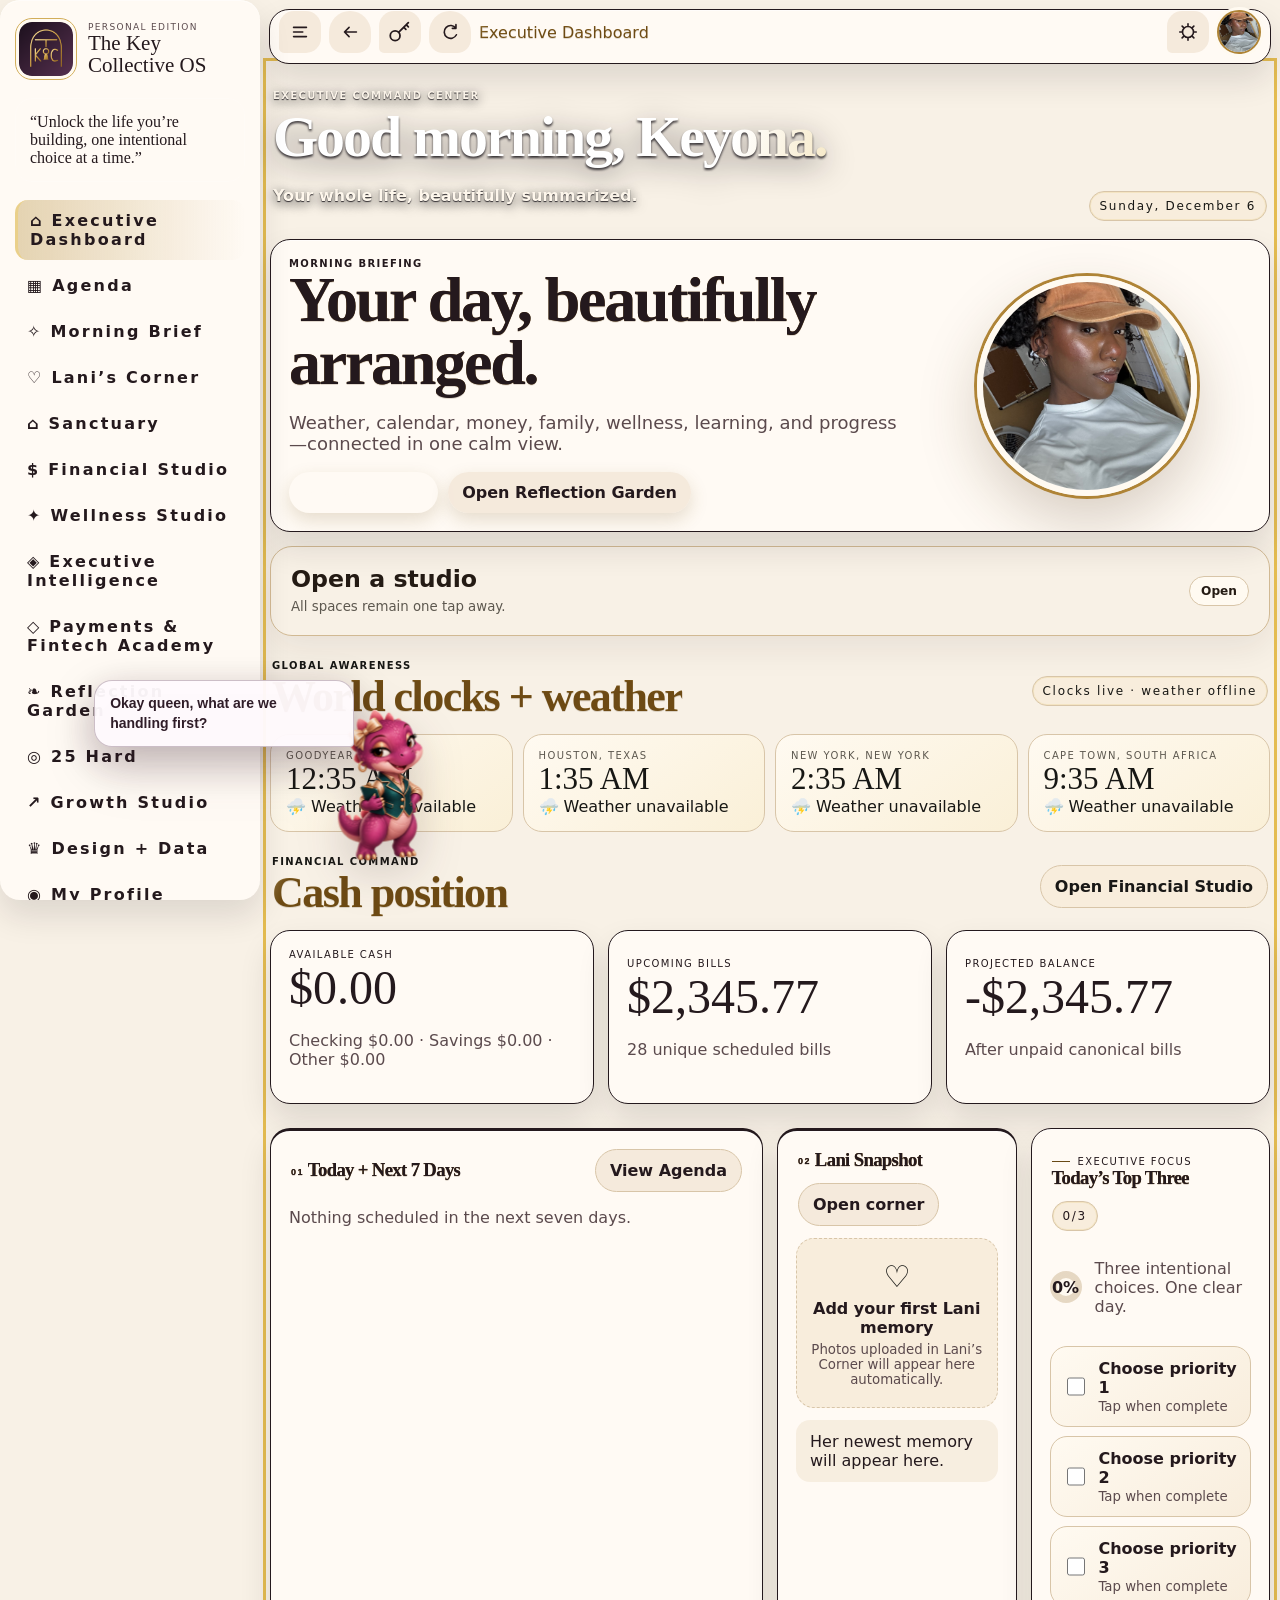
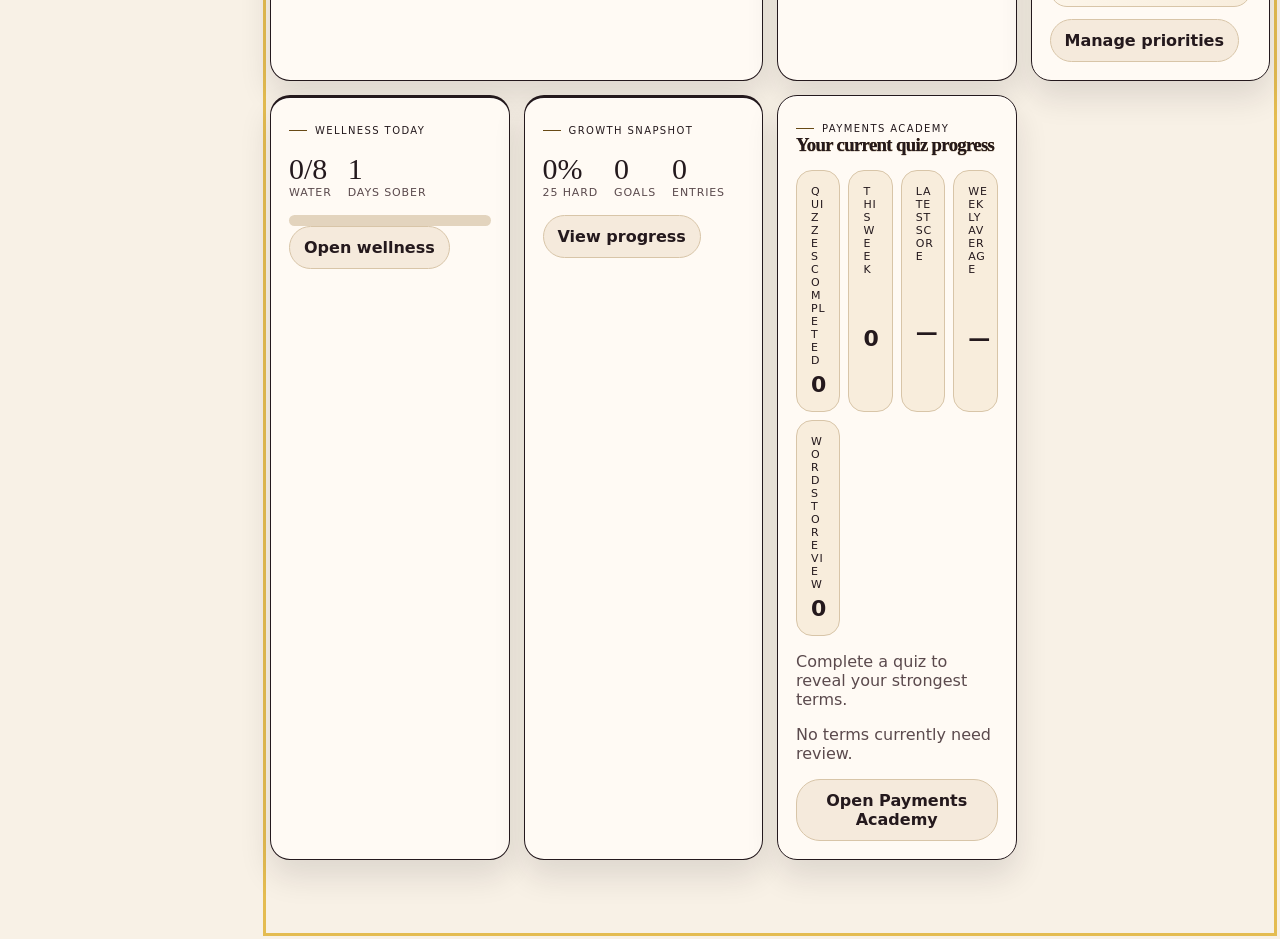
==== commit 6f354bf2: "Center and animate Monster and Dollhouse companions" ====
--- a/index.html
+++ b/index.html
@@ -9,7 +9,7 @@
   <meta name="format-detection" content="telephone=no"><title>The Key Collective OS</title>
 <link rel="manifest" href="manifest.webmanifest?v=16.55.59"><link rel="icon" type="image/png" sizes="192x192" href="icon-192.png?v=16.55.59"><link rel="apple-touch-icon" sizes="180x180" href="apple-touch-icon.png?v=16.55.59">
 <link rel="preconnect" href="https://fonts.googleapis.com"><link rel="preconnect" href="https://fonts.gstatic.com" crossorigin><link href="https://fonts.googleapis.com/css2?family=Baloo+2:wght@600;700;800&family=Bree+Serif&family=DM+Serif+Display:ital@0;1&family=Fredoka:wght@500;600;700;800&family=Nunito:wght@400;600;700;800;900&display=swap" rel="stylesheet"><link rel="stylesheet" href="tokens.css?v=16.57.3"><link rel="stylesheet" href="app.css?v=16.58.44"><link rel="stylesheet" href="lani-atelier.css?v=16.57.50"><link rel="stylesheet" href="lani-responsive.css?v=16.57.50"><link rel="stylesheet" href="lani-global-collection.css?v=16.58.55">
-</head><link rel="stylesheet" href="lani-global-collection.css?v=16.58.61"><body>
+</head><link rel="stylesheet" href="lani-global-collection.css?v=16.58.62"><body>
 <div id="appShell" class="app-shell">
   <div id="menuScrim" class="menu-scrim" aria-hidden="true"></div>
   <aside id="sidebar" class="sidebar" aria-label="Primary navigation">
--- a/lani-global-collection.css
+++ b/lani-global-collection.css
@@ -3103,6 +3103,60 @@
   }
 }
 
+/* Monster and Dollhouse companions use the same centered, full-view menu
+   framing as Safari, with their own gentle idle motion. */
+html[data-lani-theme="monsters"][data-lani-theme][data-lani-theme],
+html[data-lani-theme="dollhouse"][data-lani-theme][data-lani-theme] {
+  --lani-sidebar-companion-width: 122px;
+  --lani-sidebar-companion-height: 184px;
+}
+html[data-lani-theme="monsters"][data-lani-theme][data-lani-theme] body.lani-independent-theme.lani-independent-theme.lani-independent-theme .sidebar,
+html[data-lani-theme="dollhouse"][data-lani-theme][data-lani-theme] body.lani-independent-theme.lani-independent-theme.lani-independent-theme .sidebar {
+  padding-bottom: 194px !important;
+}
+html[data-lani-theme="monsters"][data-lani-theme][data-lani-theme] body.lani-independent-theme.lani-independent-theme.lani-independent-theme .sidebar::after,
+html[data-lani-theme="dollhouse"][data-lani-theme][data-lani-theme] body.lani-independent-theme.lani-independent-theme.lani-independent-theme .sidebar::after {
+  left: 50% !important;
+  right: auto !important;
+  margin-left: calc(var(--lani-sidebar-companion-width) / -2) !important;
+  bottom: 16px !important;
+  width: var(--lani-sidebar-companion-width) !important;
+  height: var(--lani-sidebar-companion-height) !important;
+  background-position: center bottom !important;
+  background-size: contain !important;
+  animation: laniSidebarCompanionSway 5.8s ease-in-out infinite !important;
+}
+html[data-lani-theme="dollhouse"][data-lani-theme][data-lani-theme] body.lani-independent-theme.lani-independent-theme.lani-independent-theme .sidebar::after {
+  animation-name: laniDollhouseSidebarCompanionSway !important;
+}
+@keyframes laniSidebarCompanionSway {
+  0%,100% { transform: translateY(0) rotate(-1.5deg); }
+  50% { transform: translateY(-9px) rotate(1.8deg); }
+}
+@keyframes laniDollhouseSidebarCompanionSway {
+  0%,100% { transform: translateY(0) rotate(1deg); }
+  50% { transform: translateY(-7px) rotate(-1.3deg); }
+}
+@media (max-width:700px) {
+  html[data-lani-theme="monsters"][data-lani-theme][data-lani-theme],
+  html[data-lani-theme="dollhouse"][data-lani-theme][data-lani-theme] {
+    --lani-sidebar-companion-width: 96px;
+    --lani-sidebar-companion-height: 142px;
+  }
+  html[data-lani-theme="monsters"][data-lani-theme][data-lani-theme] body.lani-independent-theme.lani-independent-theme.lani-independent-theme .sidebar,
+  html[data-lani-theme="dollhouse"][data-lani-theme][data-lani-theme] body.lani-independent-theme.lani-independent-theme.lani-independent-theme .sidebar {
+    padding-bottom: 158px !important;
+  }
+  html[data-lani-theme="monsters"][data-lani-theme][data-lani-theme] body.lani-independent-theme.lani-independent-theme.lani-independent-theme .sidebar::after,
+  html[data-lani-theme="dollhouse"][data-lani-theme][data-lani-theme] body.lani-independent-theme.lani-independent-theme.lani-independent-theme .sidebar::after {
+    display: block !important;
+    left: 50% !important;
+    right: auto !important;
+    margin-left: calc(var(--lani-sidebar-companion-width) / -2) !important;
+    bottom: 14px !important;
+  }
+}
+
 @media (max-width:700px) {
   html[data-lani-theme][data-lani-theme] body.lani-independent-theme.lani-independent-theme #laniThemeStudio .lani-theme-option { grid-template-rows:132px minmax(0,1fr) !important; min-height:292px !important; }
   html[data-lani-theme][data-lani-theme] body.lani-independent-theme.lani-independent-theme #laniThemeStudio .lani-theme-art { min-height:126px !important; height:126px !important; }
--- a/lani-global-collection.css
+++ b/lani-global-collection.css
@@ -3103,6 +3103,60 @@
   }
 }
 
+/* Monster and Dollhouse companions use the same centered, full-view menu
+   framing as Safari, with their own gentle idle motion. */
+html[data-lani-theme="monsters"][data-lani-theme][data-lani-theme],
+html[data-lani-theme="dollhouse"][data-lani-theme][data-lani-theme] {
+  --lani-sidebar-companion-width: 122px;
+  --lani-sidebar-companion-height: 184px;
+}
+html[data-lani-theme="monsters"][data-lani-theme][data-lani-theme] body.lani-independent-theme.lani-independent-theme.lani-independent-theme .sidebar,
+html[data-lani-theme="dollhouse"][data-lani-theme][data-lani-theme] body.lani-independent-theme.lani-independent-theme.lani-independent-theme .sidebar {
+  padding-bottom: 194px !important;
+}
+html[data-lani-theme="monsters"][data-lani-theme][data-lani-theme] body.lani-independent-theme.lani-independent-theme.lani-independent-theme .sidebar::after,
+html[data-lani-theme="dollhouse"][data-lani-theme][data-lani-theme] body.lani-independent-theme.lani-independent-theme.lani-independent-theme .sidebar::after {
+  left: 50% !important;
+  right: auto !important;
+  margin-left: calc(var(--lani-sidebar-companion-width) / -2) !important;
+  bottom: 16px !important;
+  width: var(--lani-sidebar-companion-width) !important;
+  height: var(--lani-sidebar-companion-height) !important;
+  background-position: center bottom !important;
+  background-size: contain !important;
+  animation: laniSidebarCompanionSway 5.8s ease-in-out infinite !important;
+}
+html[data-lani-theme="dollhouse"][data-lani-theme][data-lani-theme] body.lani-independent-theme.lani-independent-theme.lani-independent-theme .sidebar::after {
+  animation-name: laniDollhouseSidebarCompanionSway !important;
+}
+@keyframes laniSidebarCompanionSway {
+  0%,100% { transform: translateY(0) rotate(-1.5deg); }
+  50% { transform: translateY(-9px) rotate(1.8deg); }
+}
+@keyframes laniDollhouseSidebarCompanionSway {
+  0%,100% { transform: translateY(0) rotate(1deg); }
+  50% { transform: translateY(-7px) rotate(-1.3deg); }
+}
+@media (max-width:700px) {
+  html[data-lani-theme="monsters"][data-lani-theme][data-lani-theme],
+  html[data-lani-theme="dollhouse"][data-lani-theme][data-lani-theme] {
+    --lani-sidebar-companion-width: 96px;
+    --lani-sidebar-companion-height: 142px;
+  }
+  html[data-lani-theme="monsters"][data-lani-theme][data-lani-theme] body.lani-independent-theme.lani-independent-theme.lani-independent-theme .sidebar,
+  html[data-lani-theme="dollhouse"][data-lani-theme][data-lani-theme] body.lani-independent-theme.lani-independent-theme.lani-independent-theme .sidebar {
+    padding-bottom: 158px !important;
+  }
+  html[data-lani-theme="monsters"][data-lani-theme][data-lani-theme] body.lani-independent-theme.lani-independent-theme.lani-independent-theme .sidebar::after,
+  html[data-lani-theme="dollhouse"][data-lani-theme][data-lani-theme] body.lani-independent-theme.lani-independent-theme.lani-independent-theme .sidebar::after {
+    display: block !important;
+    left: 50% !important;
+    right: auto !important;
+    margin-left: calc(var(--lani-sidebar-companion-width) / -2) !important;
+    bottom: 14px !important;
+  }
+}
+
 @media (max-width:700px) {
   html[data-lani-theme][data-lani-theme] body.lani-independent-theme.lani-independent-theme #laniThemeStudio .lani-theme-option { grid-template-rows:132px minmax(0,1fr) !important; min-height:292px !important; }
   html[data-lani-theme][data-lani-theme] body.lani-independent-theme.lani-independent-theme #laniThemeStudio .lani-theme-art { min-height:126px !important; height:126px !important; }
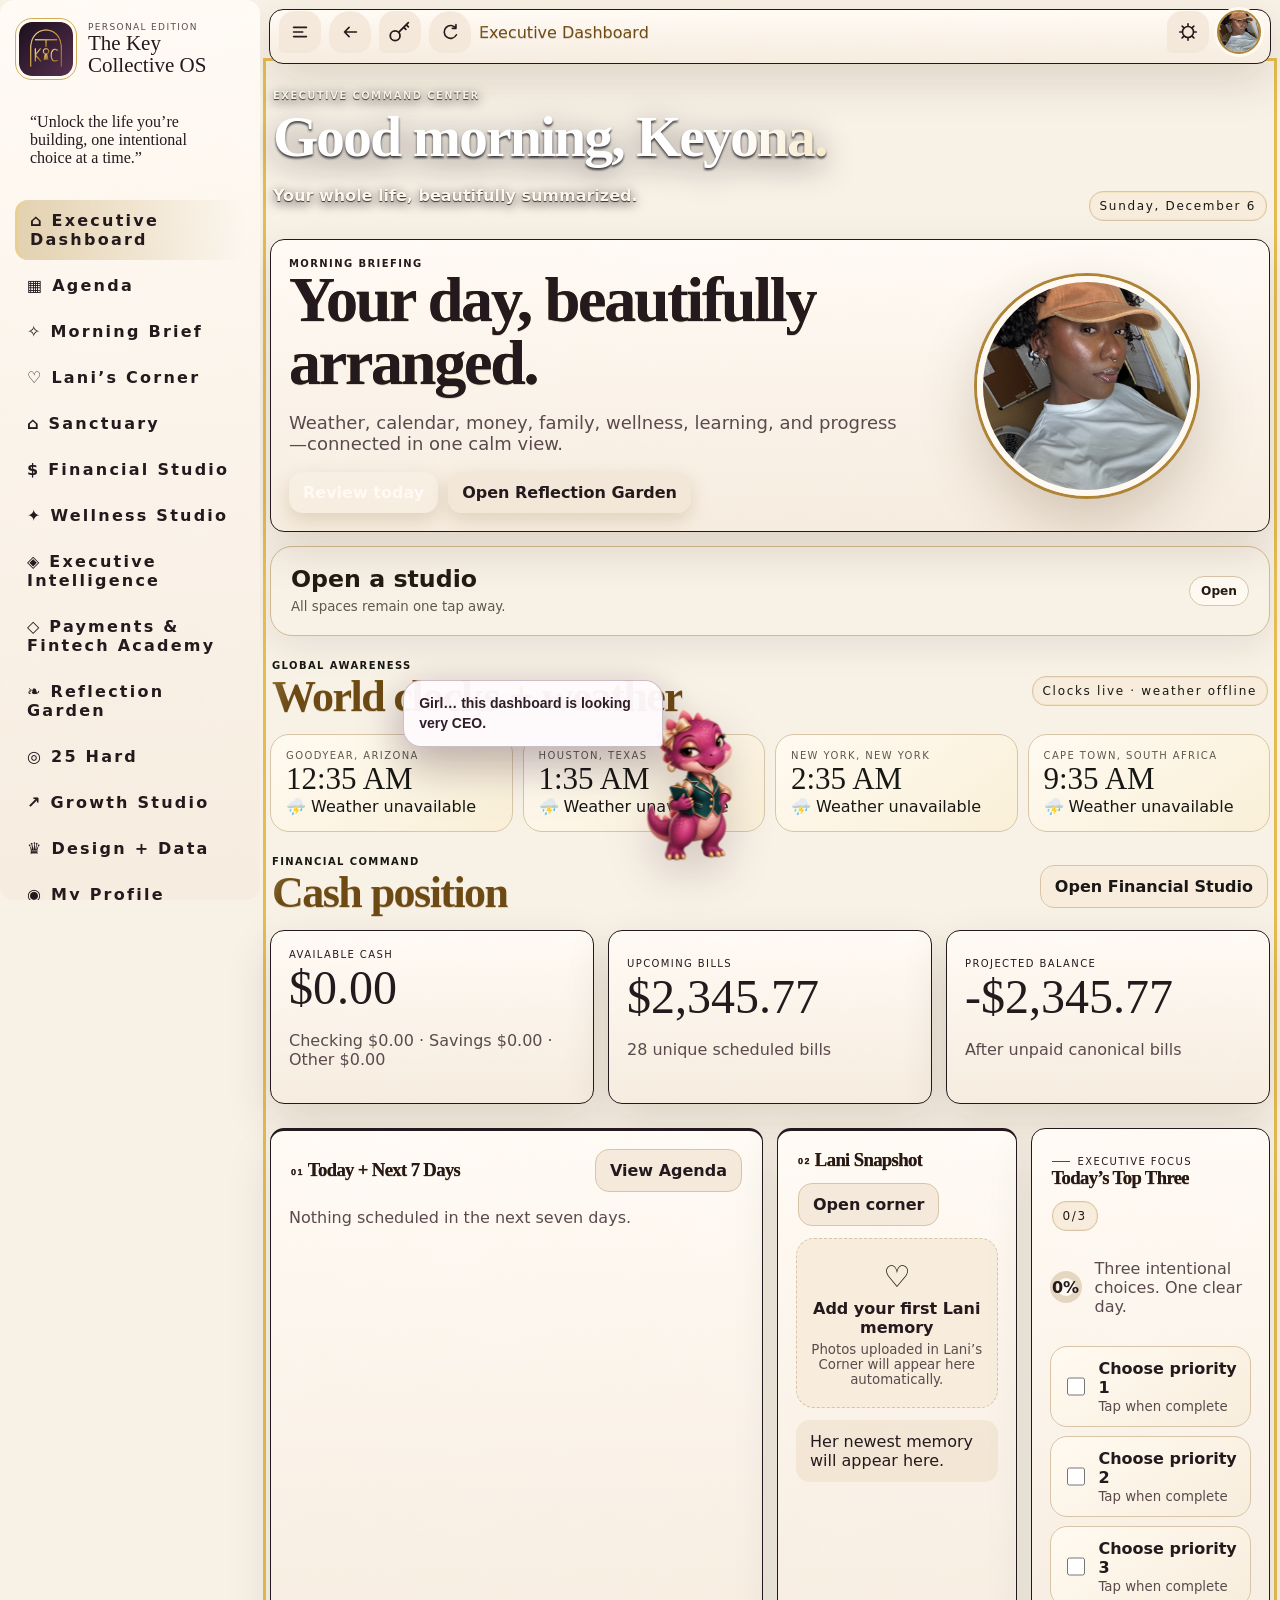
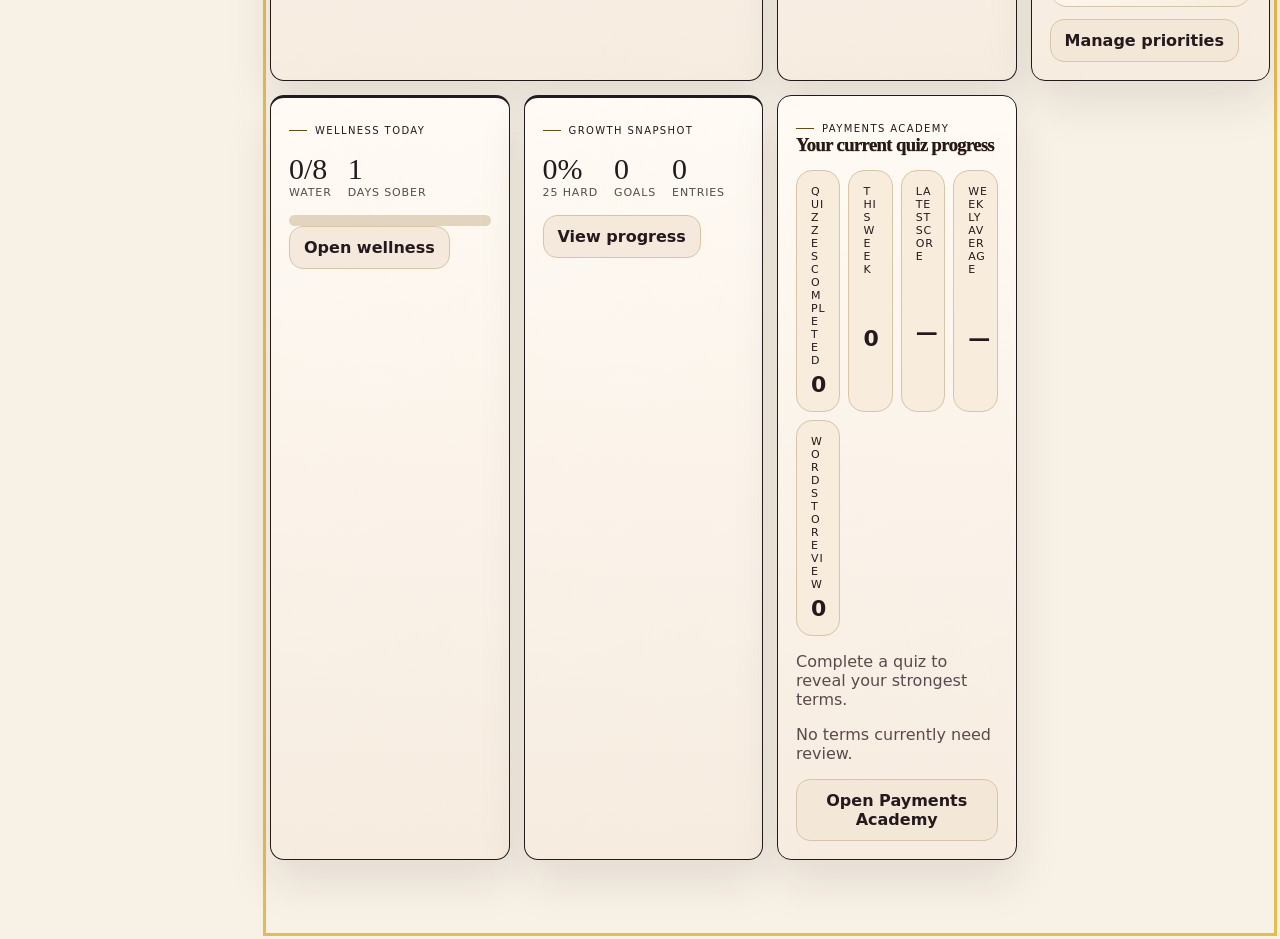
==== commit b7475cee: "Fix global card collection artwork cascade" ====
--- a/index.html
+++ b/index.html
@@ -9,7 +9,7 @@
   <meta name="format-detection" content="telephone=no"><title>The Key Collective OS</title>
 <link rel="manifest" href="manifest.webmanifest?v=16.55.59"><link rel="icon" type="image/png" sizes="192x192" href="icon-192.png?v=16.55.59"><link rel="apple-touch-icon" sizes="180x180" href="apple-touch-icon.png?v=16.55.59">
 <link rel="preconnect" href="https://fonts.googleapis.com"><link rel="preconnect" href="https://fonts.gstatic.com" crossorigin><link href="https://fonts.googleapis.com/css2?family=Baloo+2:wght@600;700;800&family=Bree+Serif&family=DM+Serif+Display:ital@0;1&family=Fredoka:wght@500;600;700;800&family=Nunito:wght@400;600;700;800;900&display=swap" rel="stylesheet"><link rel="stylesheet" href="tokens.css?v=16.57.3"><link rel="stylesheet" href="app.css?v=16.58.44"><link rel="stylesheet" href="lani-atelier.css?v=16.57.50"><link rel="stylesheet" href="lani-responsive.css?v=16.57.50"><link rel="stylesheet" href="lani-global-collection.css?v=16.58.55">
-</head><link rel="stylesheet" href="lani-global-collection.css?v=16.58.62"><body>
+</head><link rel="stylesheet" href="lani-global-collection.css?v=16.58.62"><link rel="stylesheet" href="global-card-collection.css?v=16.58.63"><body>
 <div id="appShell" class="app-shell">
   <div id="menuScrim" class="menu-scrim" aria-hidden="true"></div>
   <aside id="sidebar" class="sidebar" aria-label="Primary navigation">
--- a/app.css
+++ b/app.css
@@ -44,6 +44,32 @@
 html[data-lani-theme] body.lani-independent-theme .topbar .icon-button{background:var(--lani-topbar-button)!important;border-color:var(--lani-shell-line)!important;color:var(--lani-shell-ink)!important}
 html[data-lani-theme] body.lani-independent-theme .topbar #breadcrumb{color:var(--lani-shell-ink)!important}
 
+/* Sprint 6E: the 12 global card collections are independent of atmosphere. */
+html[data-global-collection="pearl"]{--global-card-image:url('assets/theme-pearl-champagne-couture.png')}
+html[data-global-collection="blackberry"]{--global-card-image:url('assets/theme-blackberry-deco.png')}
+html[data-global-collection="ruby"]{--global-card-image:url('assets/theme-garnet-jewel-mosaic.png')}
+html[data-global-collection="rose"]{--global-card-image:url('assets/theme-rose-couture-tweed.png')}
+html[data-global-collection="amethyst"]{--global-card-image:url('assets/theme-amethyst-cheetah.png')}
+html[data-global-collection="sapphire"]{--global-card-image:url('assets/theme-sapphire-stardust.png')}
+html[data-global-collection="emerald"]{--global-card-image:url('assets/theme-emerald-crocodile.png')}
+html[data-global-collection="teal"]{--global-card-image:url('assets/theme-teal-murano.png')}
+html[data-global-collection="copper"]{--global-card-image:url('assets/theme-copper-chainmail.png')}
+html[data-global-collection="espresso"]{--global-card-image:url('assets/theme-espresso-houndstooth.png')}
+html[data-global-collection="onyx"]{--global-card-image:url('assets/theme-onyx-bandana.png')}
+html[data-global-collection="silver"]{--global-card-image:url('assets/theme-platinum-deco-brocade.png')}
+html[data-global-collection] :is(.sidebar,.topbar,#page .card:not(.typography-experience-6c),#page .module,#page .studio-section,#page .theme-card,#page .collection-guide-6b49,.agenda-modal,.memory-detail-shell,.kiki-settings){background-image:linear-gradient(rgba(255,250,244,.62),rgba(243,230,215,.72)),var(--global-card-image)!important;background-size:cover,cover!important;background-position:center,center!important;background-blend-mode:normal,soft-light!important}
+html[data-global-tone="dark"][data-global-collection] :is(.sidebar,.topbar,#page .card:not(.typography-experience-6c),#page .module,#page .studio-section,#page .theme-card,#page .collection-guide-6b49,.agenda-modal,.memory-detail-shell,.kiki-settings){background-image:linear-gradient(rgba(36,25,31,.78),rgba(52,36,45,.82)),var(--global-card-image)!important;background-blend-mode:normal,soft-light!important}
+.card-collection-grid-6c{display:grid;grid-template-columns:repeat(4,minmax(0,1fr));gap:10px;margin-top:12px}
+.card-collection-choice-6c{display:grid;gap:6px;min-width:0;padding:8px;border:1px solid var(--line);border-radius:14px;background:var(--surface);color:var(--ink);text-align:left;cursor:pointer;transition:transform .2s ease,border-color .2s ease,box-shadow .2s ease}
+.card-collection-choice-6c:hover{transform:translateY(-2px);border-color:var(--gold);box-shadow:var(--shadow)}
+.card-collection-choice-6c.selected{border-color:var(--gold);box-shadow:0 0 0 3px color-mix(in srgb,var(--gold2) 45%,transparent),var(--shadow)}
+.card-collection-choice-6c .theme-preview{height:66px;border-radius:9px;background-size:cover!important}
+.card-collection-choice-6c strong{font:700 12px/1.15 var(--font-display);overflow-wrap:anywhere}
+.card-collection-choice-6c small{font-size:10px;line-height:1.25;color:var(--muted);overflow-wrap:anywhere}
+.control-help-6c{margin:4px 0 0;color:var(--muted);font-size:12px;line-height:1.4}
+@media(max-width:920px){.card-collection-grid-6c{grid-template-columns:repeat(3,minmax(0,1fr))}}
+@media(max-width:600px){.card-collection-grid-6c{grid-template-columns:repeat(2,minmax(0,1fr));gap:8px}.card-collection-choice-6c .theme-preview{height:54px}.card-collection-choice-6c{padding:7px}}
+
 /* Sprint 6D.4 — screenshot-faithful Lani atelier. The approved vertical world
    is always shown in full and remains fixed; typography changes only the
    readable Global Card Collection and preview surfaces. */
@@ -54,6 +80,10 @@
   background-size:auto 100vh!important;
   background-attachment:fixed!important;
 }
+
+/* Final cascade guard: selected global artwork must win over legacy surface resets. */
+html[data-global-collection] :is(.sidebar,.topbar,#page .card:not(.typography-experience-6c),#page .module,#page .studio-section,#page .theme-card,#page .collection-guide-6b49,.agenda-modal,.memory-detail-shell,.kiki-settings){background-image:linear-gradient(rgba(255,250,244,.62),rgba(243,230,215,.72)),var(--global-card-image)!important;background-size:cover,cover!important;background-position:center,center!important;background-blend-mode:normal,soft-light!important}
+html[data-global-tone="dark"][data-global-collection] :is(.sidebar,.topbar,#page .card:not(.typography-experience-6c),#page .module,#page .studio-section,#page .theme-card,#page .collection-guide-6b49,.agenda-modal,.memory-detail-shell,.kiki-settings){background-image:linear-gradient(rgba(36,25,31,.78),rgba(52,36,45,.82)),var(--global-card-image)!important;background-blend-mode:normal,soft-light!important}
 html[data-lani-theme="safari"] body.lani-independent-theme{background-color:#304f3e!important}
 html[data-lani-theme="monsters"] body.lani-independent-theme{background-color:#9a6688!important}
 html[data-lani-theme="dollhouse"] body.lani-independent-theme{background-color:#6e433b!important}
--- a/global-card-collection.css
+++ b/global-card-collection.css
@@ -0,0 +1,18 @@
+/* Final layer for the independently selectable global card collections.
+   This file is loaded after the legacy surface styles so every selection is
+   visible across shared cards, the sidebar, and the top bar. */
+html[data-global-collection="pearl"]{--global-card-image:url('assets/theme-pearl-champagne-couture.png')}
+html[data-global-collection="blackberry"]{--global-card-image:url('assets/theme-blackberry-deco.png')}
+html[data-global-collection="ruby"]{--global-card-image:url('assets/theme-garnet-jewel-mosaic.png')}
+html[data-global-collection="rose"]{--global-card-image:url('assets/theme-rose-couture-tweed.png')}
+html[data-global-collection="amethyst"]{--global-card-image:url('assets/theme-amethyst-cheetah.png')}
+html[data-global-collection="sapphire"]{--global-card-image:url('assets/theme-sapphire-stardust.png')}
+html[data-global-collection="emerald"]{--global-card-image:url('assets/theme-emerald-crocodile.png')}
+html[data-global-collection="teal"]{--global-card-image:url('assets/theme-teal-murano.png')}
+html[data-global-collection="copper"]{--global-card-image:url('assets/theme-copper-chainmail.png')}
+html[data-global-collection="espresso"]{--global-card-image:url('assets/theme-espresso-houndstooth.png')}
+html[data-global-collection="onyx"]{--global-card-image:url('assets/theme-onyx-bandana.png')}
+html[data-global-collection="silver"]{--global-card-image:url('assets/theme-platinum-deco-brocade.png')}
+
+html[data-global-collection] :is(.sidebar,.topbar,#page .card:not(.typography-experience-6c),#page .module,#page .studio-section,#page .theme-card,#page .collection-guide-6b49,.agenda-modal,.memory-detail-shell,.kiki-settings){background-image:linear-gradient(rgba(255,250,244,.62),rgba(243,230,215,.72)),var(--global-card-image)!important;background-size:cover,cover!important;background-position:center,center!important;background-blend-mode:normal,soft-light!important}
+html[data-global-tone="dark"][data-global-collection] :is(.sidebar,.topbar,#page .card:not(.typography-experience-6c),#page .module,#page .studio-section,#page .theme-card,#page .collection-guide-6b49,.agenda-modal,.memory-detail-shell,.kiki-settings){background-image:linear-gradient(rgba(36,25,31,.78),rgba(52,36,45,.82)),var(--global-card-image)!important;background-blend-mode:normal,soft-light!important}
